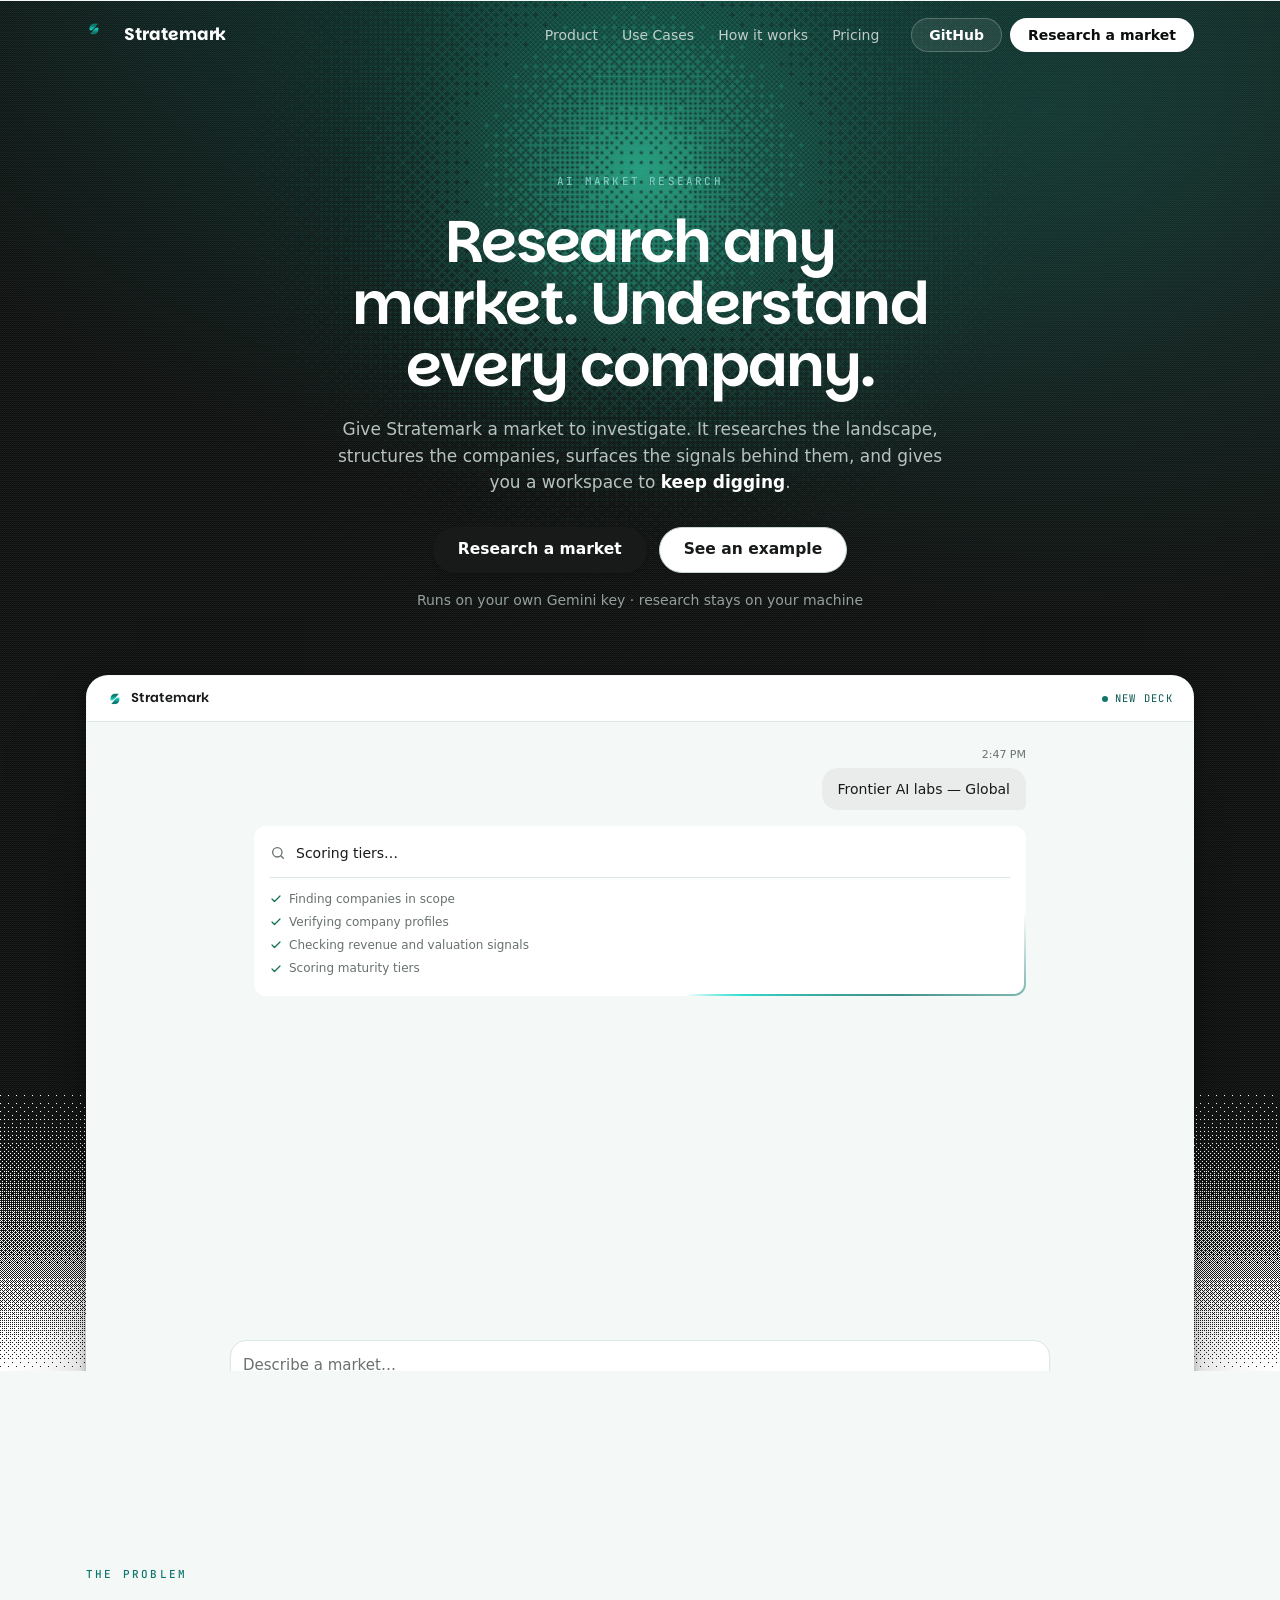
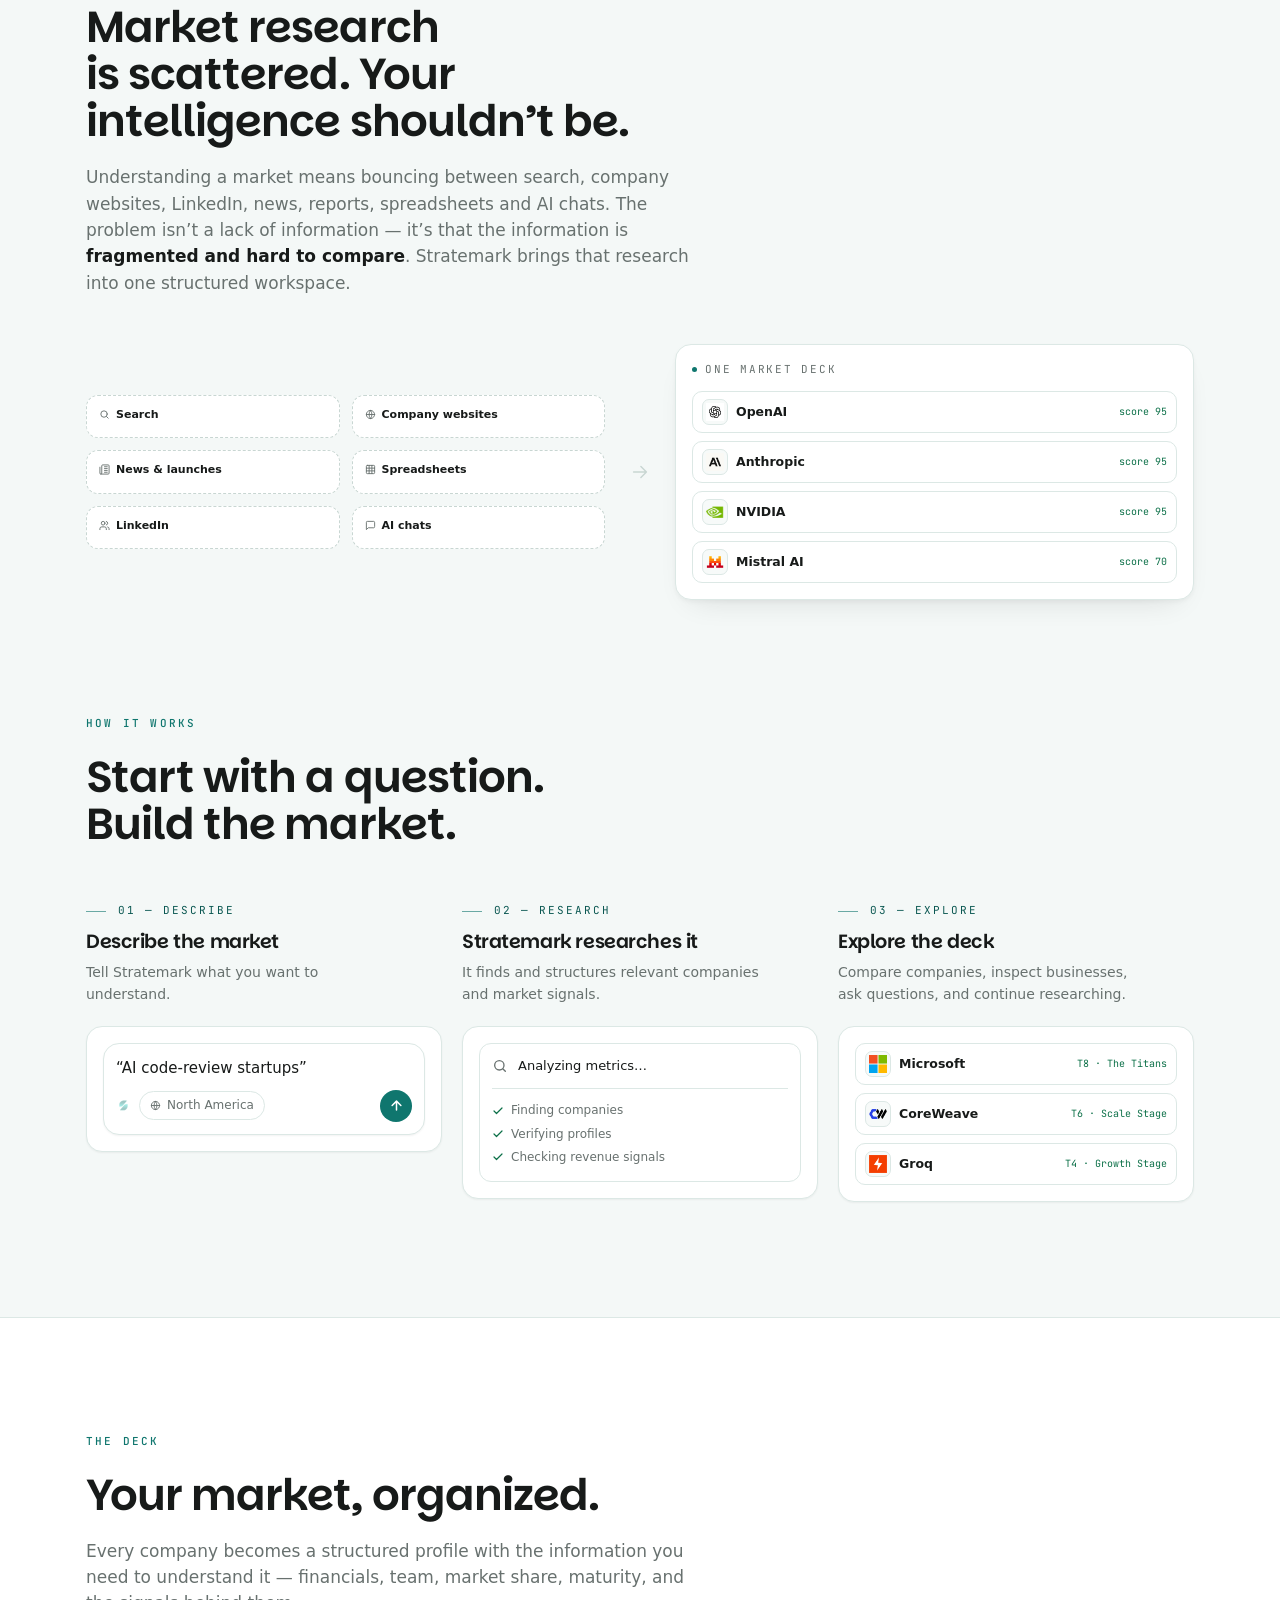
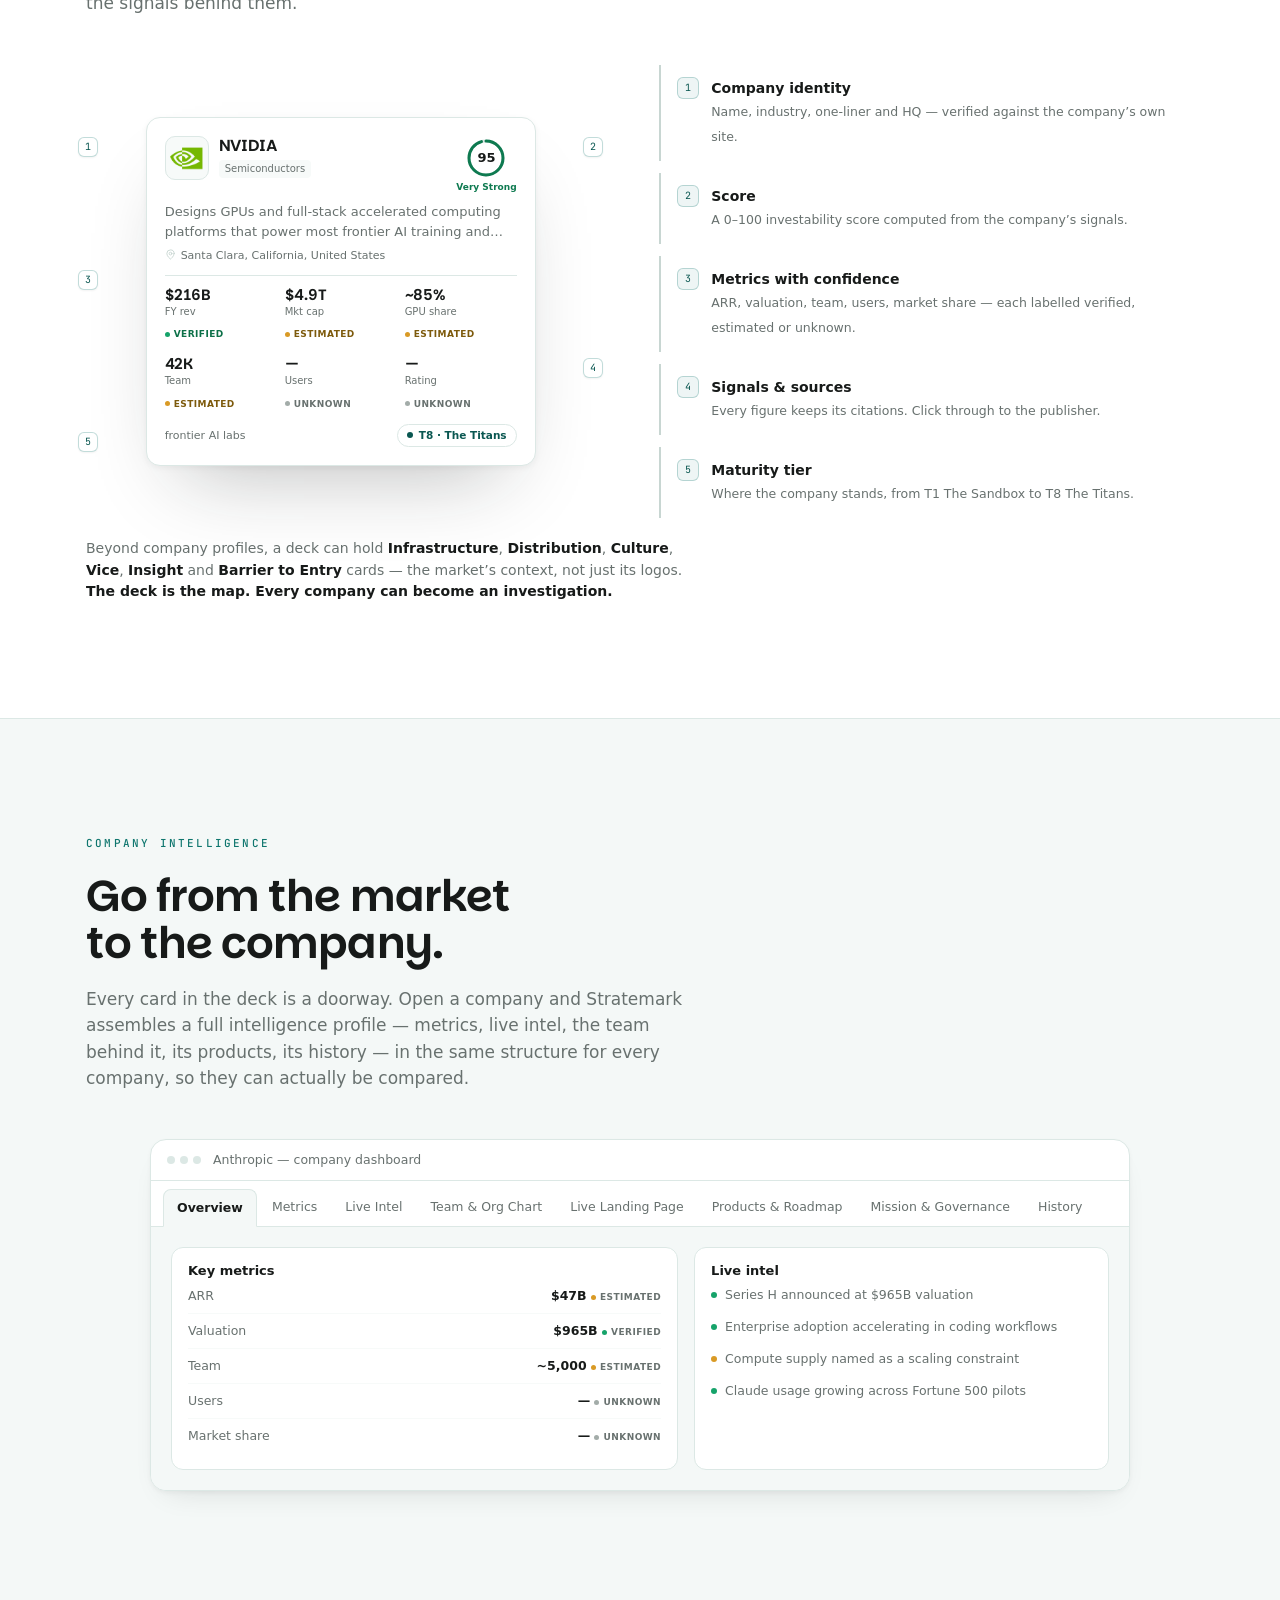
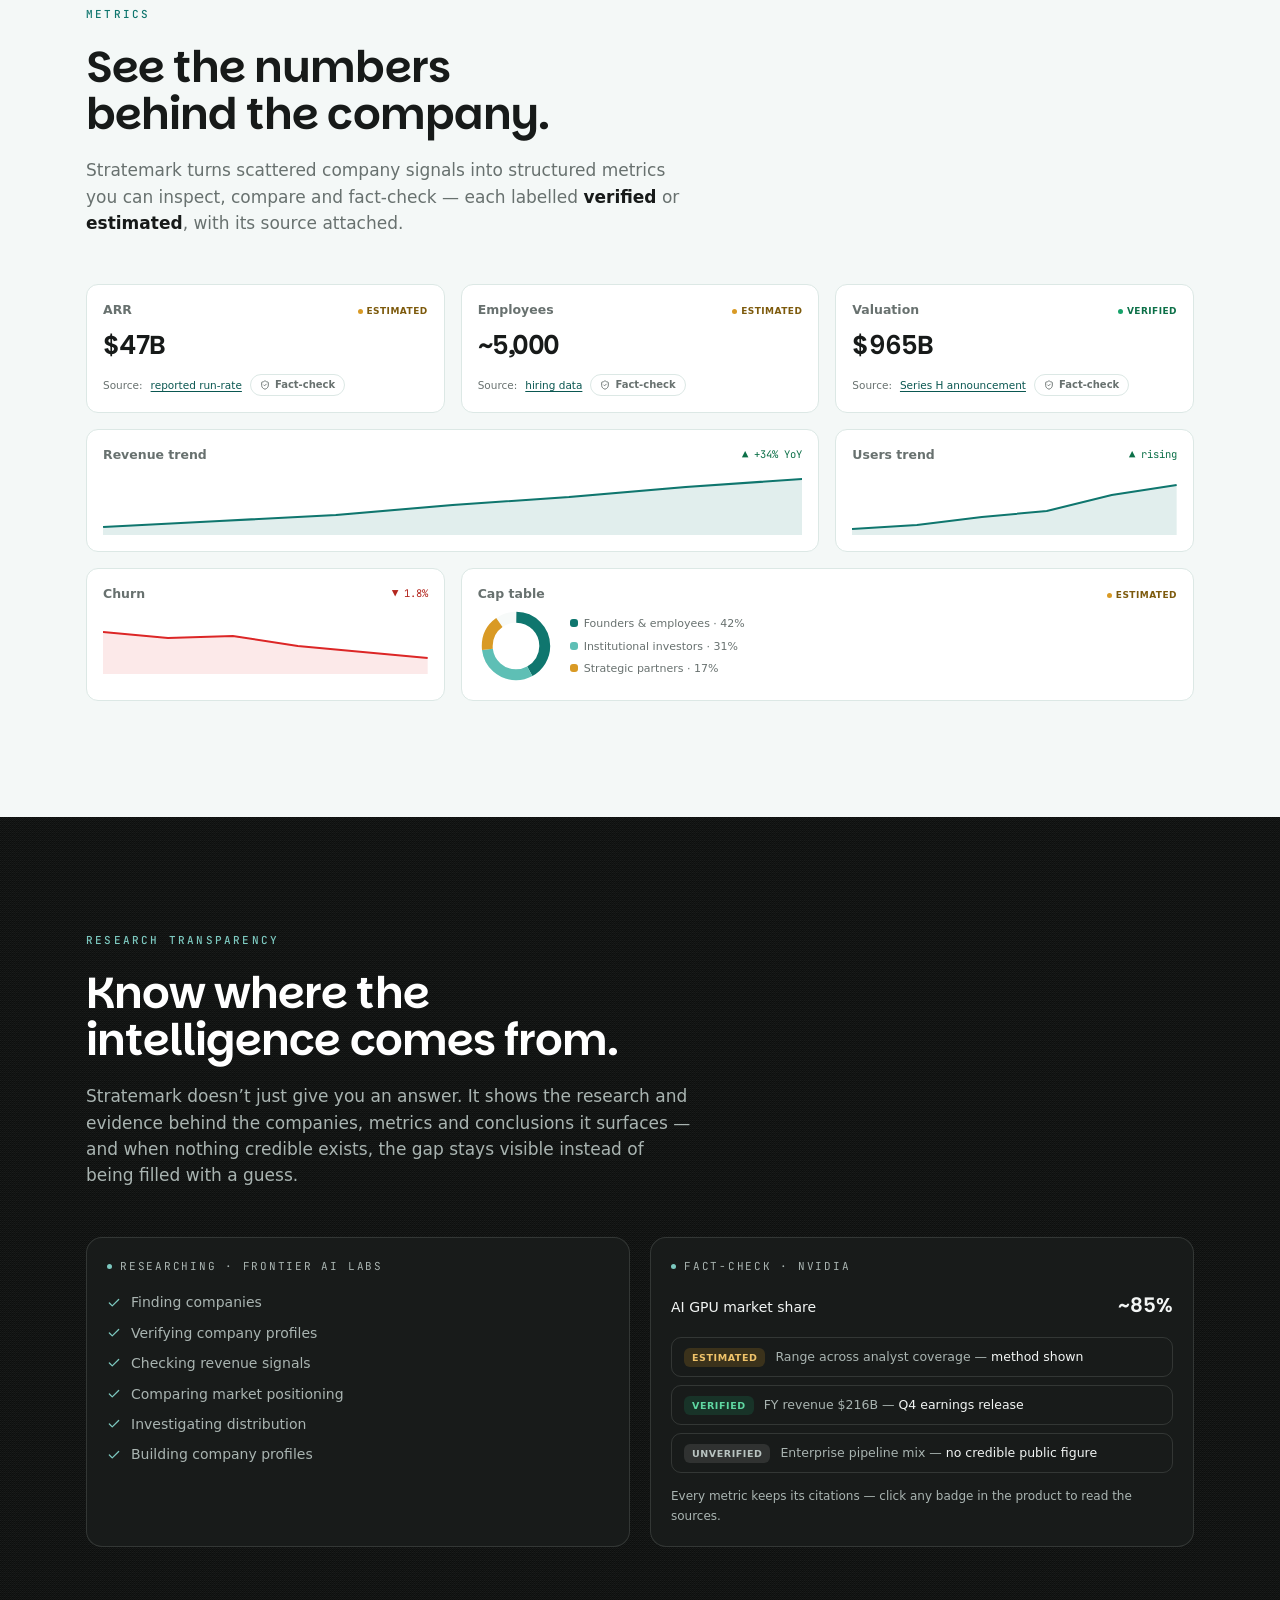
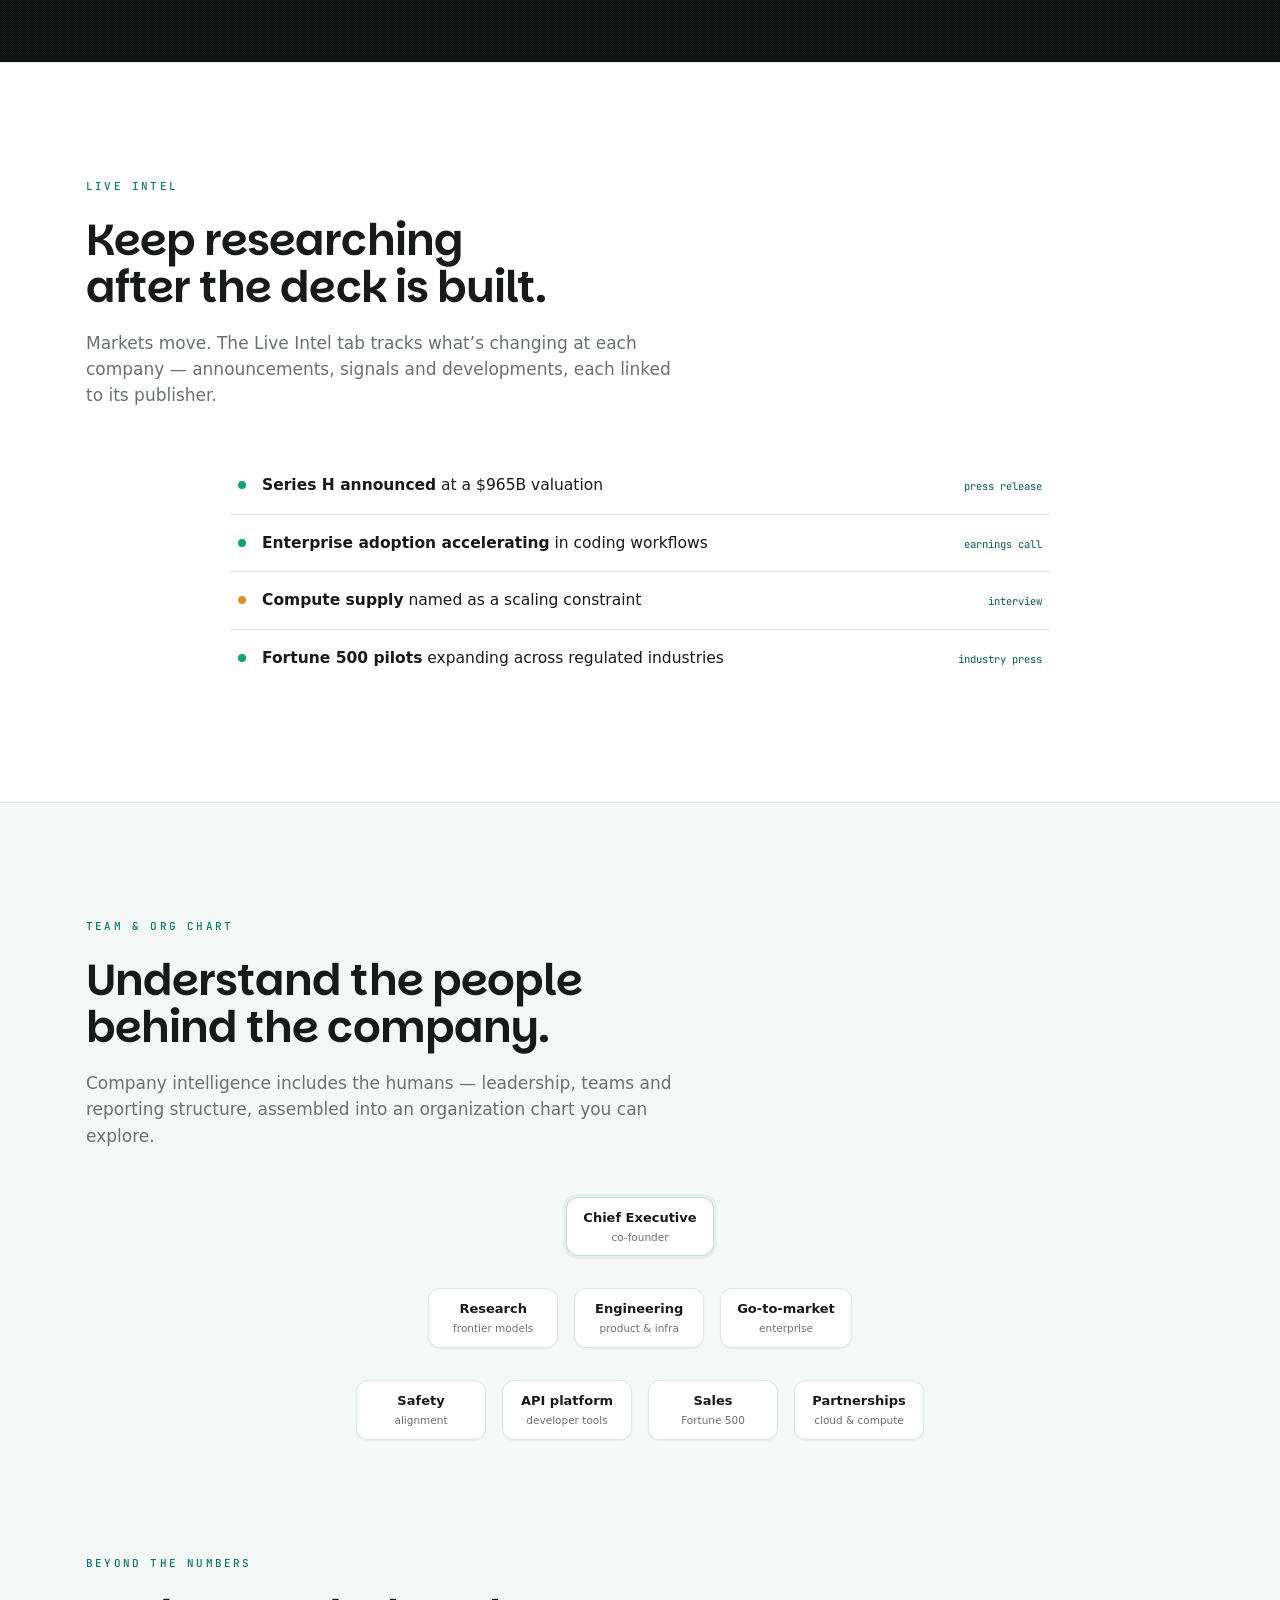
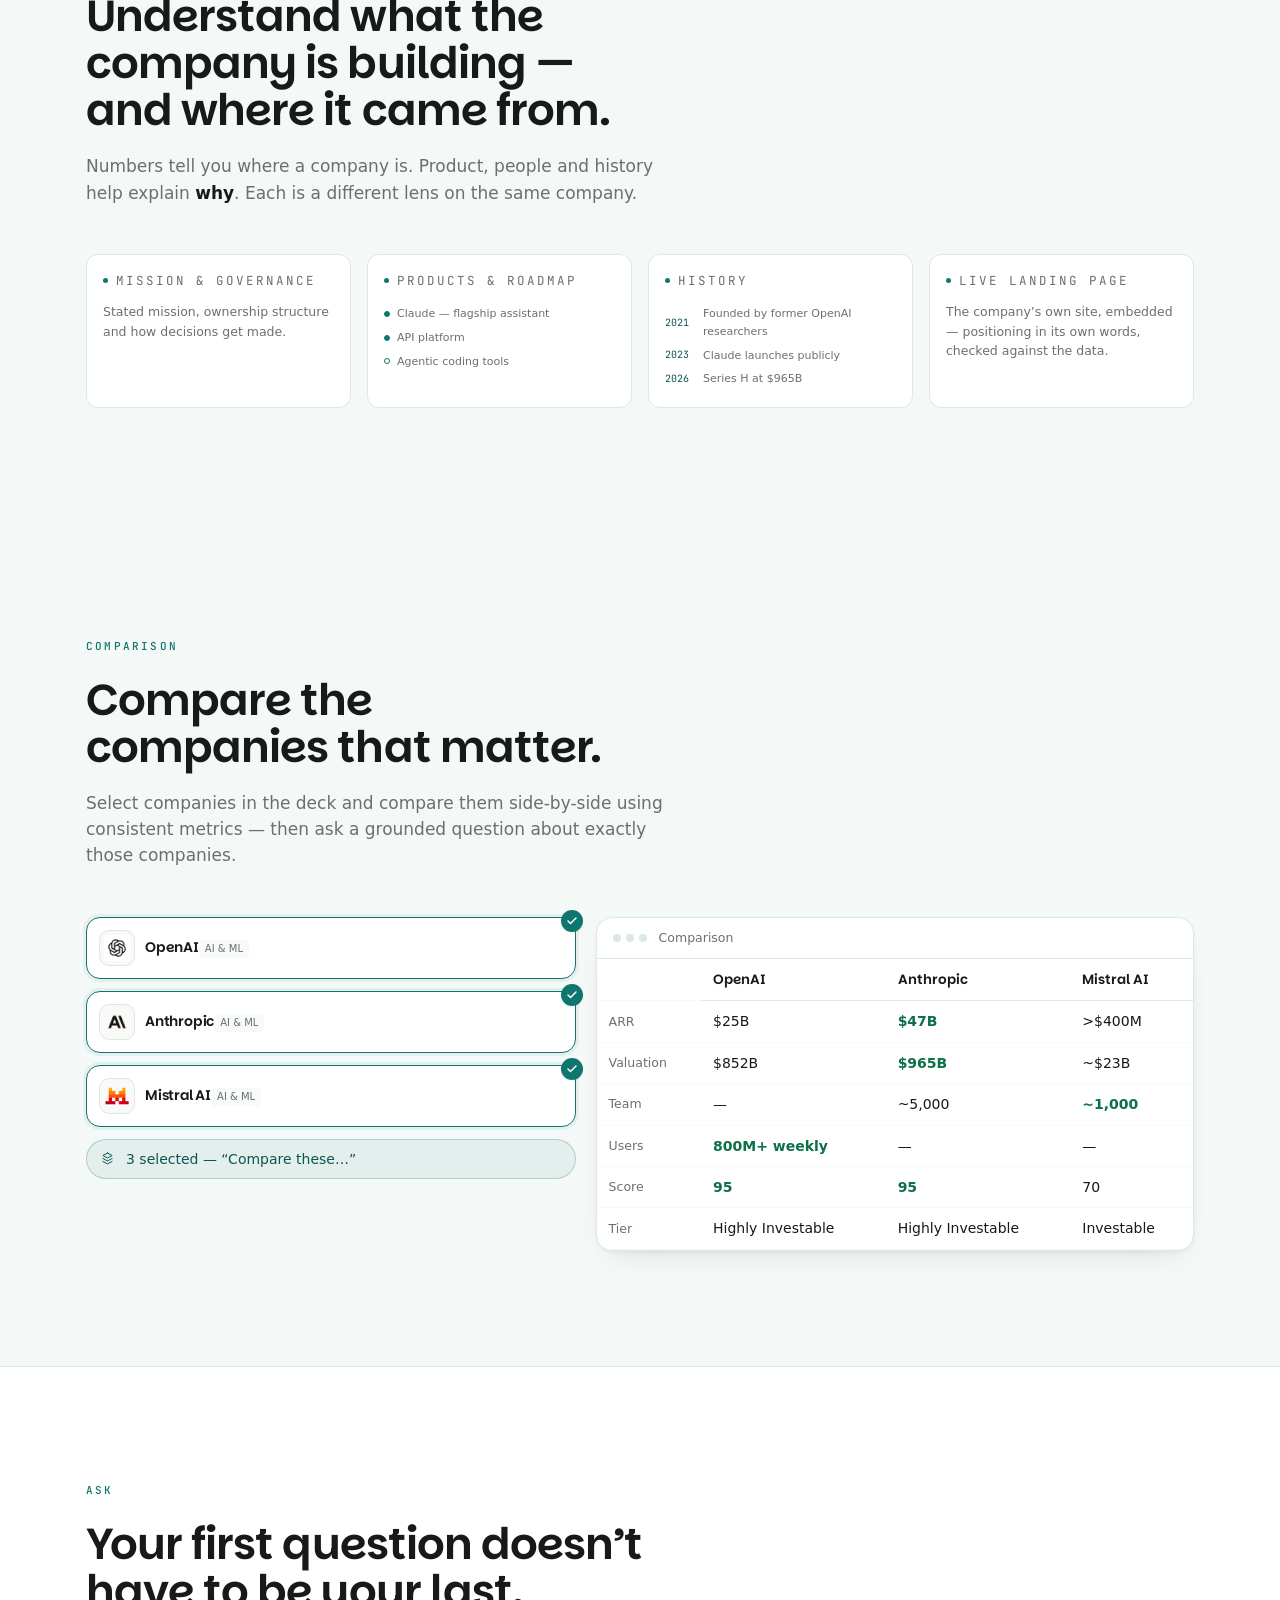
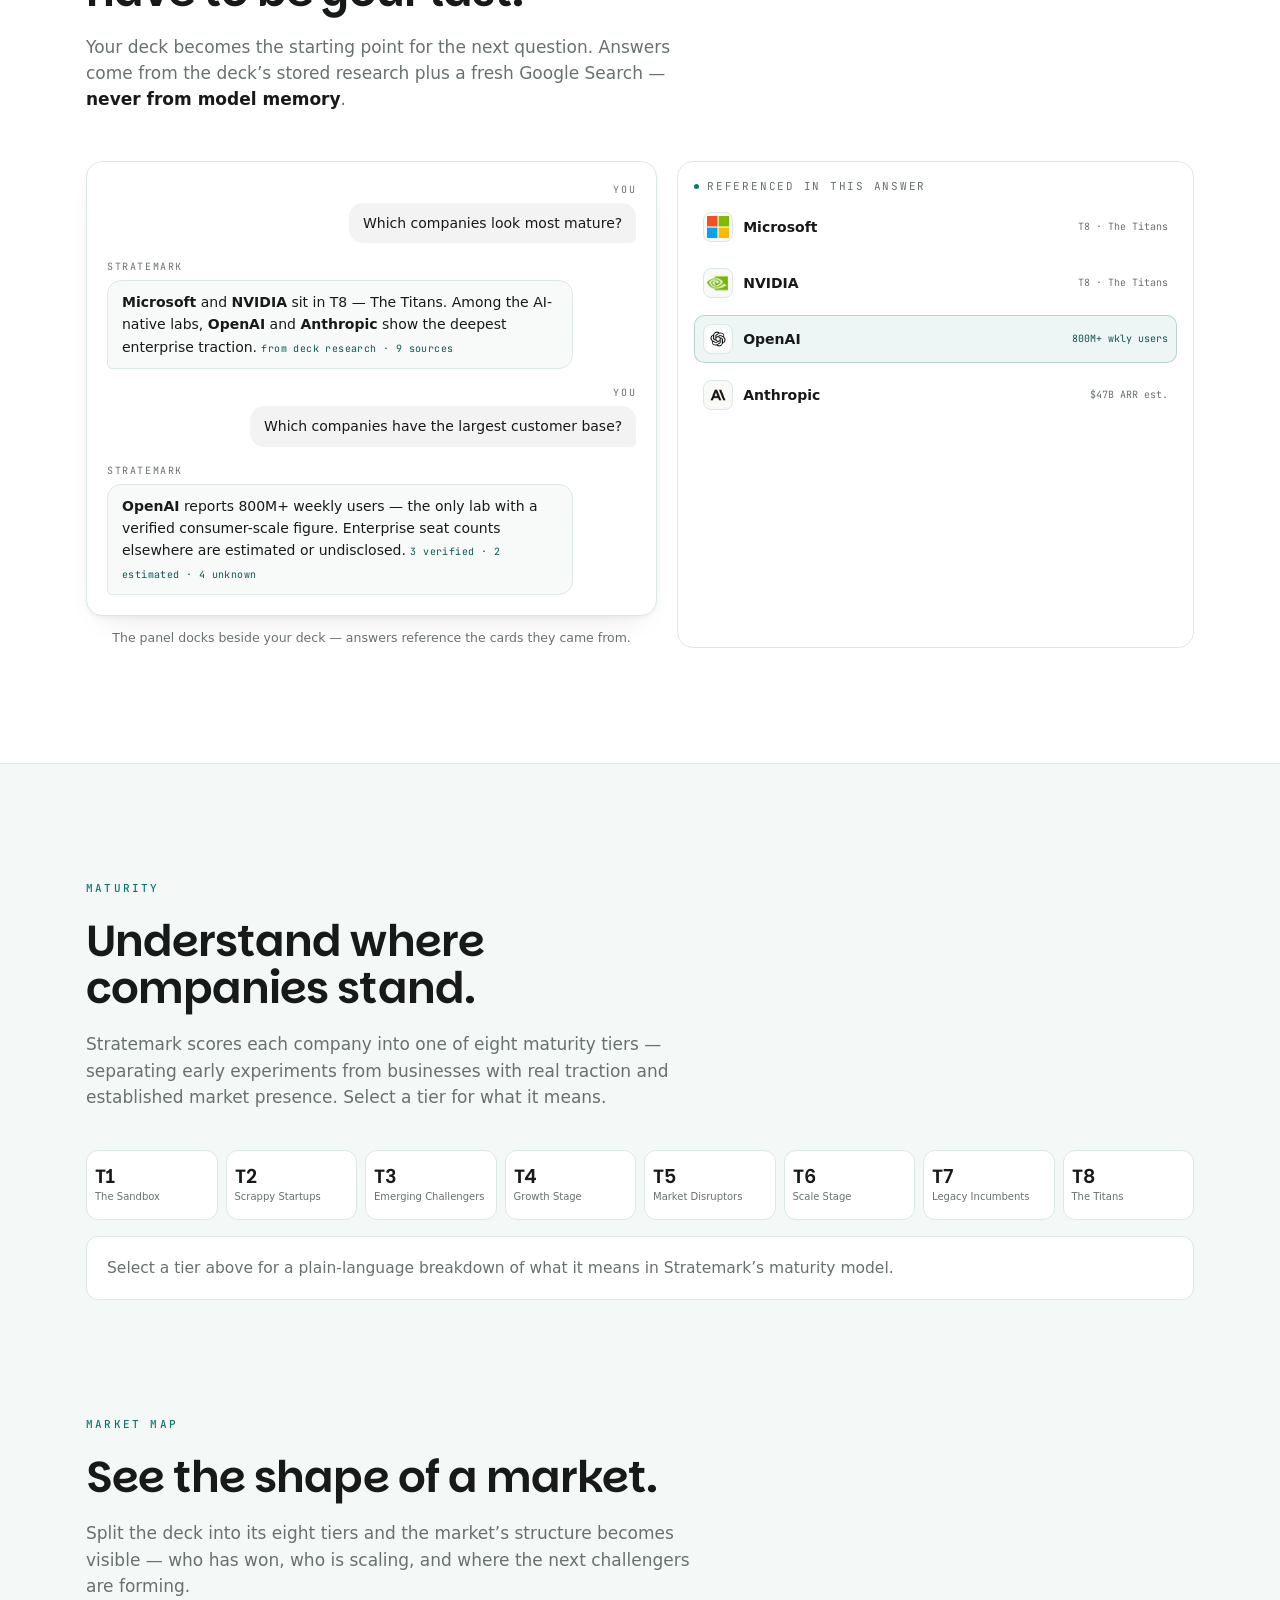
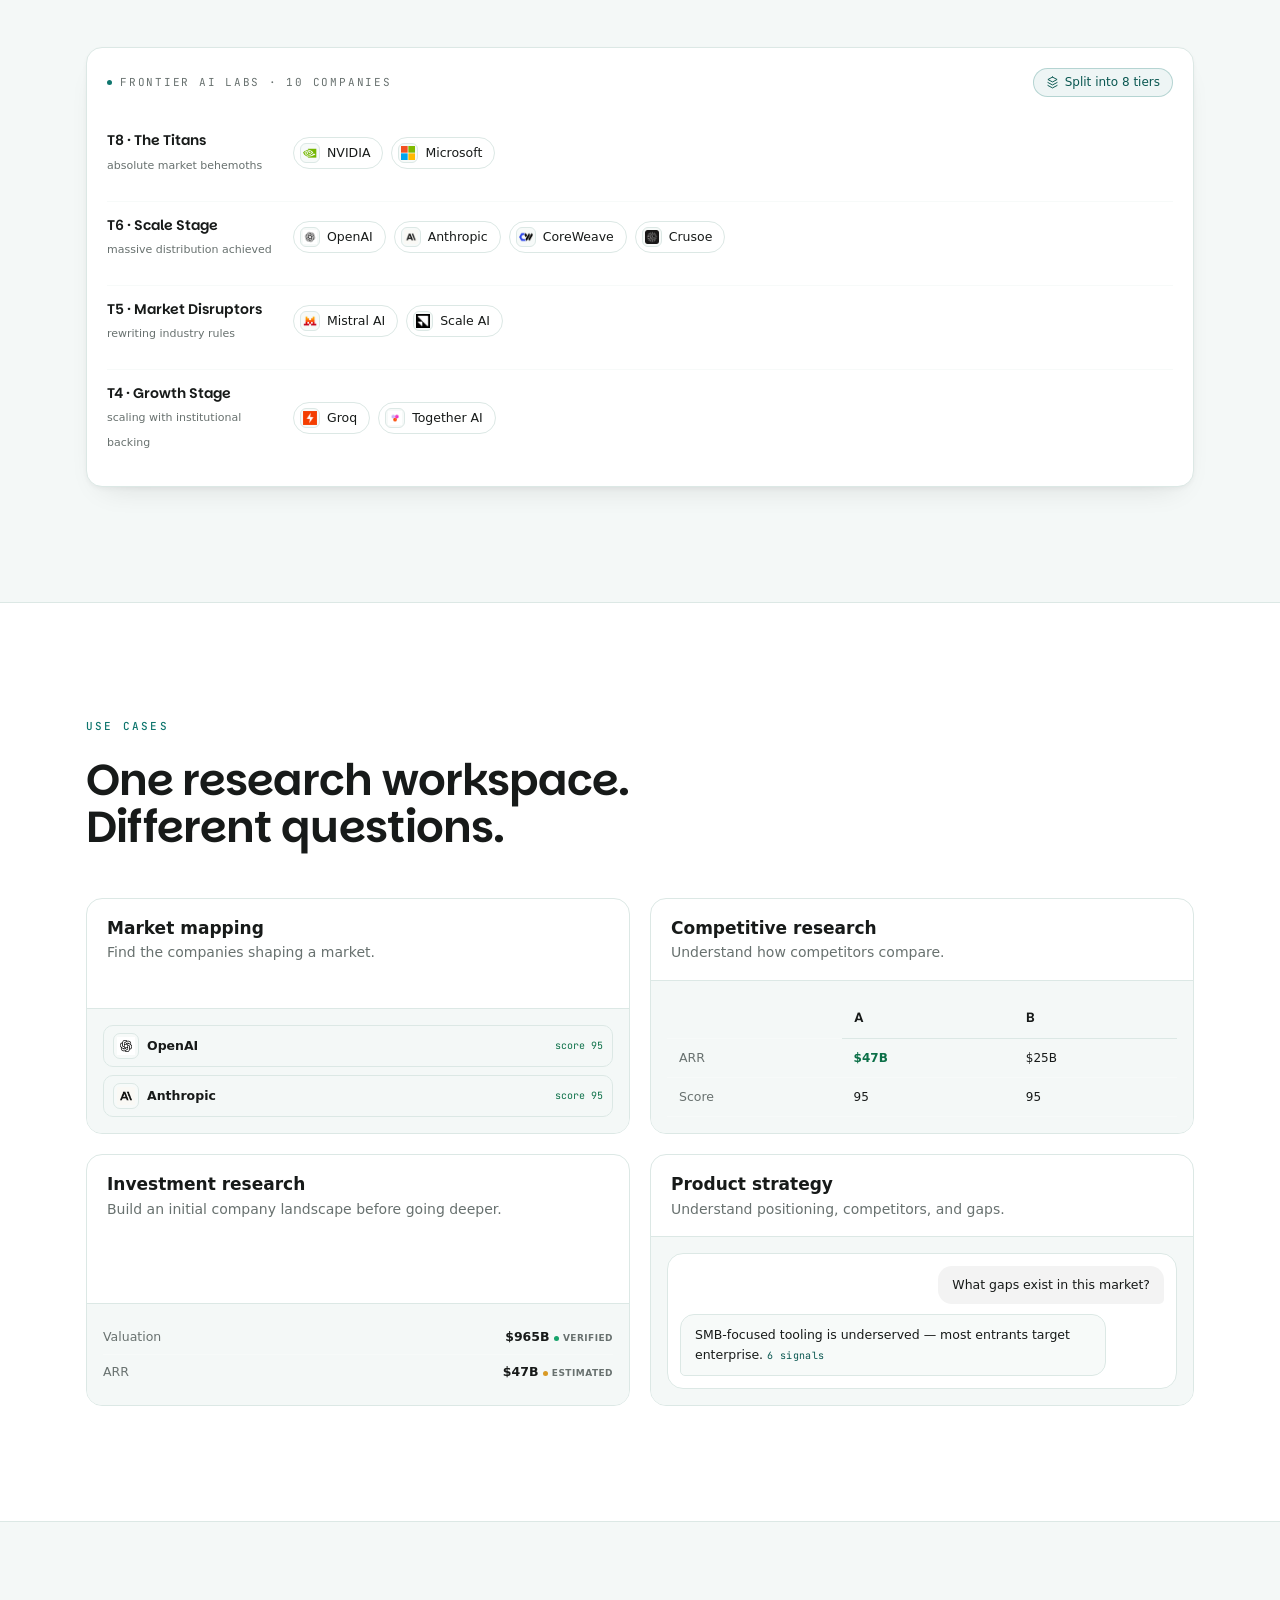
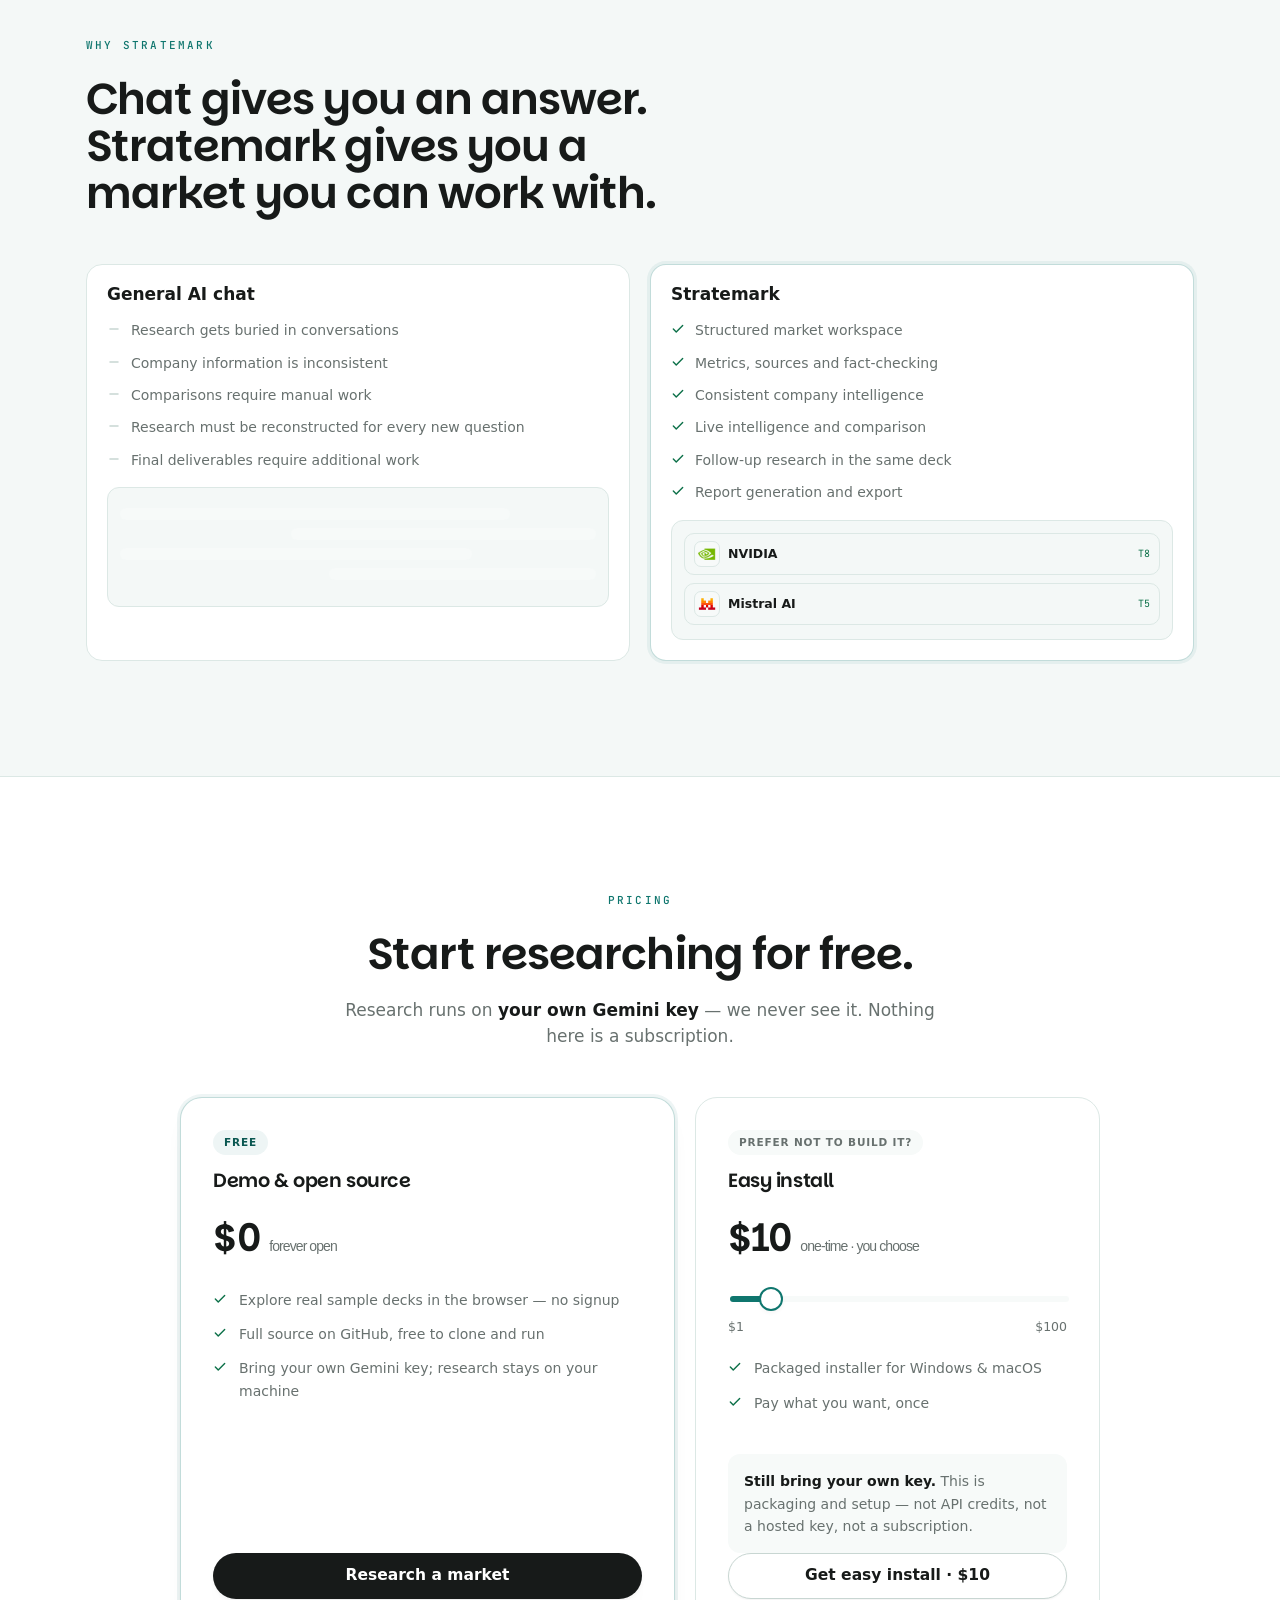
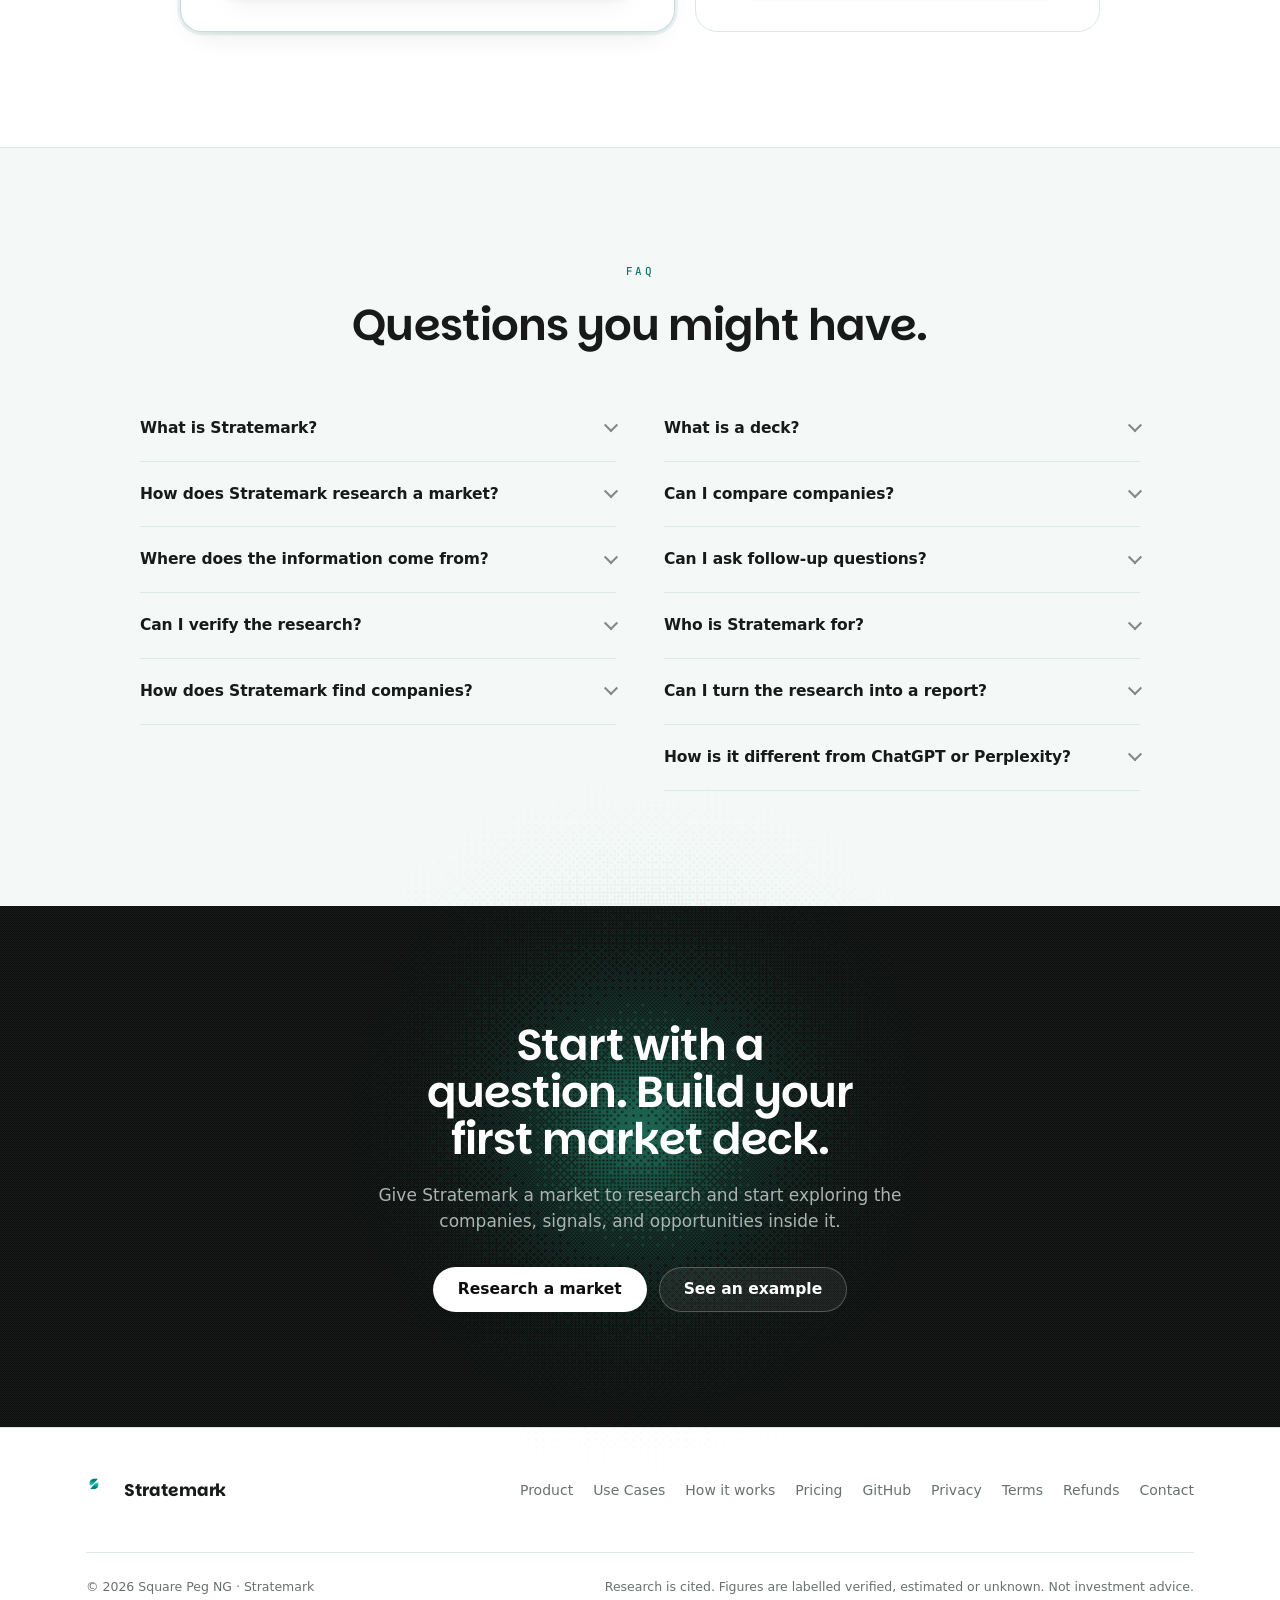
==== landing-page/site/index.html @ 284bb89c "feat(landing-page): V2 — full product depth Implements the V2 rebuild brief. New sections, all verif" ====
<!DOCTYPE html>
<html lang="en">
<head>
<meta charset="UTF-8" />
<meta name="viewport" content="width=device-width, initial-scale=1.0" />
<title>Stratemark — Research any market. Understand every company.</title>
<meta name="description" content="Describe what you want to understand. Stratemark researches the market, organizes the companies, and gives you a structured deck you can explore, compare, and investigate." />
<meta name="theme-color" content="#0C0E0D" />
<meta property="og:title" content="Stratemark — Research any market. Understand every company." />
<meta property="og:description" content="AI market research → structured company intelligence → comparison → ongoing research." />
<meta property="og:type" content="website" />
<link rel="icon" href="img/stratemark-mark.svg" type="image/svg+xml" />
<link rel="preconnect" href="https://fonts.googleapis.com" />
<link rel="preconnect" href="https://fonts.gstatic.com" crossorigin />
<link href="https://fonts.googleapis.com/css2?family=Parkinsans:wght@500;600;700&family=Google+Sans+Flex:wght@400;500;600;700&family=JetBrains+Mono:wght@400;500&display=swap" rel="stylesheet" />
<style>
/* ==========================================================================
   STRATEMARK — marketing site v3
   The product is the source of truth: palette, card anatomy, tier labels,
   tab names, compare flow and grounding contract all come from apps/web.
   Light product surfaces; dark reserved for hero, research engine, final CTA.
   ========================================================================== */

:root{
  /* the product's light mode, verbatim (apps/web/src/index.css) */
  --bg:#F4F8F7; --surface:#FFFFFF; --surface2:#F7FAF9;
  --border:#DCE8E5; --border2:#C8D6D2;
  --content:#171A19; --muted:#68716F;
  --primary:#0F766E; --primary-deep:#0A5751;
  --positive:#16A36A; --positive-text:#0C7048;
  --neutral:#D99A25;  --neutral-text:#7D5A0C;
  --negative:#E5484D;
  --wash:rgba(15,118,110,.07); --wash-line:rgba(15,118,110,.25);

  /* ink for dark chapters (product dark mode is #0C0E0D warm near-black) */
  --ink:#0C0E0D; --ink2:#181B1A; --ink3:#242826;
  --ink-line:rgba(244,248,247,.12);
  --on-ink:#F2F5F4; --on-ink-muted:#A9B4B1;
  --mint:#7CC8BF;

  --t-mono:11px; --t-xs:12.5px; --t-sm:14px; --t-base:15.5px; --t-md:17px;
  --t-lg:clamp(17px,1.2vw,19.5px);
  --t-h3:clamp(19px,1.5vw,23px);
  --t-h2:clamp(30px,3.4vw,48px);
  --t-h1:clamp(38px,4.6vw,68px);

  --s1:4px; --s2:8px; --s3:12px; --s4:16px; --s5:20px; --s6:24px;
  --s8:32px; --s10:40px; --s12:48px; --s16:64px; --s20:80px; --s24:96px;
  --band:clamp(80px,9vw,140px);
  --gutter:clamp(20px,4vw,36px);
  --shell:1180px; --nav-h:70px;

  --r-sm:8px; --r-md:12px; --r-lg:16px; --r-xl:22px; --r-pill:999px;
  --sh-sm:0 1px 2px rgba(23,26,25,.05);
  --sh-md:0 2px 4px rgba(23,26,25,.04), 0 14px 30px -18px rgba(23,26,25,.16);
  --sh-lg:0 2px 6px rgba(23,26,25,.05), 0 40px 80px -36px rgba(23,26,25,.30);
  --ease:cubic-bezier(.16,1,.3,1);
}

*,*::before,*::after{box-sizing:border-box}
html{scroll-behavior:smooth;-webkit-text-size-adjust:100%;scroll-padding-top:calc(var(--nav-h) + 16px)}
body{
  margin:0;background:var(--bg);color:var(--content);
  font-family:"Google Sans Flex",ui-sans-serif,system-ui,-apple-system,sans-serif;
  font-size:var(--t-base);line-height:1.6;-webkit-font-smoothing:antialiased;
}
h1,h2,h3,h4{
  font-family:Parkinsans,"Google Sans Flex",sans-serif;font-weight:600;
  letter-spacing:-.022em;line-height:1.08;margin:0;text-wrap:balance;
}
p{margin:0}
ul,ol{margin:0;padding:0;list-style:none}
img,svg{display:block;max-width:100%}
a{color:inherit;text-decoration:none}
button{font:inherit;color:inherit;margin:0}
table{border-collapse:collapse}
::selection{background:var(--primary);color:#fff}
:focus-visible{outline:2px solid var(--primary);outline-offset:3px;border-radius:var(--r-sm)}
.on-ink :focus-visible{outline-color:var(--mint)}

.skip{position:absolute;left:var(--s4);top:-100px;z-index:200;background:var(--content);color:#fff;padding:var(--s3) var(--s5);border-radius:var(--r-md);font-weight:600;font-size:var(--t-sm);transition:top .18s var(--ease)}
.skip:focus{top:var(--s4)}
.wrap{width:100%;max-width:var(--shell);margin-inline:auto;padding-inline:var(--gutter)}
.sr-only{position:absolute;width:1px;height:1px;padding:0;margin:-1px;overflow:hidden;clip:rect(0 0 0 0);white-space:nowrap;border:0}

/* ----------------------------------------------------------- primitives -- */
.kicker{
  font-family:"JetBrains Mono",ui-monospace,monospace;font-size:var(--t-mono);
  font-weight:500;letter-spacing:.2em;text-transform:uppercase;color:var(--primary);
  margin:0 0 var(--s5);
}
.on-ink .kicker{color:var(--mint)}
.h2{font-size:var(--t-h2);max-width:22ch}
.lede{margin-top:var(--s5);font-size:var(--t-lg);line-height:1.55;color:var(--muted);max-width:56ch}
.lede strong{color:var(--content);font-weight:600}
.on-ink .lede{color:var(--on-ink-muted)}
.on-ink .lede strong{color:var(--on-ink)}
.center{text-align:center}
.center .h2,.center .lede{margin-inline:auto}
.num{font-variant-numeric:tabular-nums}

.btn{
  display:inline-flex;align-items:center;justify-content:center;gap:var(--s2);
  font-weight:600;font-size:var(--t-base);line-height:1;
  padding:14px 24px;border-radius:var(--r-pill);border:1px solid transparent;
  cursor:pointer;white-space:nowrap;
  transition:transform .18s var(--ease),box-shadow .18s var(--ease),background .18s,border-color .18s,color .18s;
}
.btn-primary{background:var(--content);color:#fff;box-shadow:var(--sh-md)}
.btn-primary:hover{background:var(--primary-deep);transform:translateY(-2px)}
.btn-ghost{background:var(--surface);color:var(--content);border-color:var(--border2);box-shadow:var(--sh-sm)}
.btn-ghost:hover{border-color:var(--content);transform:translateY(-2px)}
.btn-sm{padding:9px 17px;font-size:var(--t-sm)}
.btn:active{transform:translateY(0)}
.on-ink .btn-primary{background:#fff;color:var(--ink)}
.on-ink .btn-primary:hover{background:var(--mint);color:var(--ink)}
.on-ink .btn-ghost{background:rgba(255,255,255,.06);color:#fff;border-color:rgba(255,255,255,.24);box-shadow:none}
.on-ink .btn-ghost:hover{background:rgba(255,255,255,.12);border-color:rgba(255,255,255,.5)}

.js [data-r]{opacity:0;transform:translateY(14px)}
.js [data-r].in{opacity:1;transform:none;transition:opacity .6s var(--ease),transform .6s var(--ease)}

/* shared product-window chrome */
.window{
  background:var(--surface);border:1px solid var(--border);border-radius:var(--r-lg);
  box-shadow:var(--sh-md);overflow:hidden;
}
.window .win-bar{
  display:flex;align-items:center;gap:var(--s3);
  padding:10px 16px;border-bottom:1px solid var(--border);
  font-size:var(--t-xs);color:var(--muted);
}
.win-bar .dots{display:flex;gap:5px}
.win-bar .dots i{width:8px;height:8px;border-radius:50%;background:var(--border)}
.pane-label{
  font-family:"JetBrains Mono",monospace;font-size:var(--t-mono);
  letter-spacing:.16em;text-transform:uppercase;color:var(--muted);
  display:flex;align-items:center;gap:var(--s2);
}
.pane-label i{width:5px;height:5px;border-radius:50%;background:var(--primary);flex:none}

/* ------------------------------------------------------------------ nav -- */
.nav{
  position:sticky;top:0;z-index:100;background:transparent;
  margin-bottom:calc(var(--nav-h) * -1);color:#fff;
  border-bottom:1px solid transparent;
  transition:border-color .25s,background .25s,color .25s,backdrop-filter .25s;
}
.nav .nav-links a{color:rgba(255,255,255,.72)}
.nav .nav-links a:hover{color:#fff}
.nav .btn-ghost{background:rgba(255,255,255,.08);color:#fff;border-color:rgba(255,255,255,.22);box-shadow:none}
.nav .btn-primary{background:#fff;color:var(--ink)}
.nav.stuck{
  background:rgba(255,255,255,.88);backdrop-filter:saturate(1.7) blur(15px);
  border-bottom-color:var(--border);color:var(--content);
}
.nav.stuck .nav-links a{color:var(--muted)}
.nav.stuck .nav-links a:hover{color:var(--content)}
.nav.stuck .btn-primary{background:var(--content);color:#fff}
.nav-in{max-width:var(--shell);margin-inline:auto;height:var(--nav-h);padding-inline:var(--gutter);display:flex;align-items:center;gap:var(--s8)}
.brand{display:flex;align-items:center;gap:10px}
.brand-mark{width:28px;height:28px;flex:none}
.brand-word{font-family:Parkinsans,sans-serif;font-weight:700;font-size:17px;letter-spacing:-.018em}
.nav-links{display:flex;gap:var(--s6);margin-left:auto;font-size:var(--t-sm);font-weight:500}
.nav-links a{padding:6px 0;transition:color .15s}
.nav-cta{display:flex;gap:var(--s2);align-items:center}
@media (max-width:920px){.nav-links{display:none}.nav-cta{margin-left:auto}}

/* ------------------------------------------------------------ hero (ink) -- */
.hero{
  position:relative;isolation:isolate;overflow:hidden;text-align:center;
  padding:calc(clamp(64px,8vw,110px) + var(--nav-h)) 0 0;
  background:
    radial-gradient(120% 80% at 50% -10%, #0C3A34 0%, transparent 58%),
    radial-gradient(90% 60% at 82% 8%, #12312C 0%, transparent 62%),
    var(--ink);
  color:var(--on-ink);
}
.hero .bloom{position:absolute;top:-24%;left:50%;width:min(1180px,120%);aspect-ratio:1;transform:translateX(-50%);z-index:-2;pointer-events:none;background:url("[data-uri]") center/100% 100% no-repeat;opacity:.85}
.hero .grain{position:absolute;inset:0;z-index:-1;pointer-events:none;opacity:.5;background:url("[data-uri]") repeat}
.hero .dissolve{position:absolute;left:0;right:0;bottom:0;height:300px;z-index:-1;pointer-events:none;background:url("[data-uri]") repeat-x bottom left;background-size:64px 300px}
.hero .kicker{color:var(--mint)}
.hero h1{font-size:var(--t-h1);letter-spacing:-.028em;line-height:1.05;max-width:19ch;margin-inline:auto;color:#fff}
.hero .lede{margin-inline:auto;color:#B7C2BF;max-width:58ch}
.hero .lede strong{color:#fff}
.hero-actions{display:flex;flex-wrap:wrap;gap:var(--s3);justify-content:center;margin-top:var(--s8)}
.hero-note{margin-top:var(--s4);font-size:var(--t-sm);color:#93A09C}

/* hero demo: question → research → deck, in one product window */
.stage{position:relative;margin-top:clamp(44px,5vw,72px);margin-bottom:calc(var(--s20) * -1);text-align:left}
.demo{
  position:relative;z-index:1;background:var(--bg);color:var(--content);
  border:1px solid rgba(255,255,255,.14);border-radius:var(--r-xl);
  box-shadow:0 2px 8px rgba(0,0,0,.25), 0 60px 110px -50px rgba(0,0,0,.7);
  overflow:hidden;min-height:520px;display:flex;flex-direction:column;
}
.demo-head{
  display:flex;align-items:center;justify-content:space-between;gap:var(--s4);
  padding:12px 20px;border-bottom:1px solid var(--border);background:var(--surface);
}
.demo-head .brand-mini{display:flex;align-items:center;gap:8px;font-family:Parkinsans,sans-serif;font-weight:600;font-size:13px}
.demo-head .brand-mini svg{width:16px;height:16px}
.demo-status{display:inline-flex;align-items:center;gap:7px;font-family:"JetBrains Mono",monospace;font-size:10.5px;letter-spacing:.12em;text-transform:uppercase;color:var(--primary-deep)}
.demo-status i{width:6px;height:6px;border-radius:50%;background:var(--primary)}
.demo-body{flex:1;padding:24px;max-width:820px;width:100%;margin-inline:auto;display:flex;flex-direction:column;gap:16px}
.demo .q{align-self:flex-end;max-width:88%;text-align:right}
.demo .q .t{font-size:11px;color:var(--muted);margin-bottom:4px}
.demo .q .bub{display:inline-block;background:rgba(23,26,25,.05);padding:10px 16px;border-radius:16px 16px 6px 16px;font-size:14px;text-align:left}
/* research card with the product's glow border */
.research{position:relative;isolation:isolate;border-radius:12px;overflow:hidden;padding:16px;background:var(--surface)}
.research.glow::before{
  content:"";position:absolute;left:50%;top:50%;width:220%;padding-bottom:220%;
  transform:translate(-50%,-50%);z-index:-2;
  background:conic-gradient(transparent 0%,transparent 25%,rgba(15,118,110,.8) 30%,rgba(28,220,205,.9) 36%,transparent 42%,transparent 100%);
}
.js .research.glow::before{animation:spin 3.2s linear infinite}
@keyframes spin{to{transform:translate(-50%,-50%) rotate(1turn)}}
.research.glow::after{content:"";position:absolute;inset:2px;border-radius:10px;background:var(--surface);z-index:-1}
.research.plain{border:1px solid var(--border)}
.research .phase{display:flex;align-items:center;gap:10px;font-size:14px}
.research .phase svg{width:16px;height:16px;color:var(--muted);flex:none}
.js .research .phase svg{animation:pulse 1.6s ease-in-out infinite}
@keyframes pulse{0%,100%{opacity:1}50%{opacity:.35}}
.research .steps{margin-top:12px;border-top:1px solid var(--border);padding-top:10px;font-size:12px;color:var(--muted)}
.research .steps .row{display:flex;align-items:center;gap:7px;padding:2px 0}
.research .steps svg{width:12px;height:12px;color:var(--positive-text);flex:none}
/* the resulting deck, populating */
.demo-deck{display:grid;grid-template-columns:repeat(3,minmax(0,1fr));gap:12px}
.js .dpop{opacity:0;transform:translateY(10px) scale(.985)}
.js .dpop.in{opacity:1;transform:none;transition:opacity .5s var(--ease),transform .5s var(--ease)}
.demo-foot{padding:14px 24px 18px;background:linear-gradient(transparent,var(--bg) 40%)}
.pill{
  max-width:820px;margin-inline:auto;background:var(--surface);border:1px solid var(--border);
  border-radius:16px;padding:12px;box-shadow:var(--sh-sm);
}
.pill .ph{font-size:15px;color:var(--muted)}
.pill .bar{display:flex;align-items:center;justify-content:space-between;margin-top:10px;gap:10px}
.pill .left{display:flex;align-items:center;gap:8px;min-width:0}
.pill .mk{opacity:.4;flex:none}
.pill .mk svg{width:15px;height:15px;display:block}
.pill .region{display:inline-flex;align-items:center;gap:6px;border:1px solid var(--border);border-radius:999px;padding:4px 10px;font-size:12px;font-weight:500;color:var(--muted);white-space:nowrap}
.pill .region svg{width:11px;height:11px}
.pill .right{display:flex;align-items:center;gap:6px;flex:none}
.pill .mic{display:grid;place-items:center;width:30px;height:30px;border-radius:999px;color:var(--muted)}
.pill .mic svg{width:15px;height:15px}
.pill .go{display:grid;place-items:center;width:32px;height:32px;border-radius:999px;background:var(--primary);color:#fff}
.pill .go svg{width:15px;height:15px}

/* --------------------------------------------------- company card (real) -- */
.gcard{
  background:var(--surface);border:1px solid var(--border);border-radius:14px;
  padding:14px;display:flex;flex-direction:column;
  transition:transform .18s var(--ease),box-shadow .18s var(--ease),border-color .18s;
}
.gcard:hover{transform:translateY(-1px);box-shadow:var(--sh-md)}
.gc-top{display:flex;align-items:flex-start;gap:10px}
.gc-logo{width:44px;height:44px;flex:none;border-radius:10px;border:1px solid var(--border);background:var(--surface2);display:grid;place-items:center;padding:4px}
.gc-logo img{width:100%;height:100%;object-fit:contain}
.gc-id{min-width:0;flex:1}
.gc-name{font-family:Parkinsans,sans-serif;font-size:16px;font-weight:600;line-height:1.2;letter-spacing:-.014em;white-space:nowrap;overflow:hidden;text-overflow:ellipsis}
.gc-ind{display:inline-block;margin-top:3px;padding:1px 6px;border-radius:4px;background:var(--surface2);font-size:10px;font-weight:500;color:var(--muted)}
.gc-score{display:flex;flex-direction:column;align-items:center;flex:none}
.gc-ring{position:relative;width:40px;height:40px}
.gc-ring svg{width:40px;height:40px;transform:rotate(-90deg)}
.gc-ring b{position:absolute;inset:0;display:grid;place-items:center;font-size:13px;font-weight:700;font-variant-numeric:tabular-nums}
.gc-score span{margin-top:2px;font-size:9px;font-weight:600}
.gc-one{margin-top:8px;font-size:13px;line-height:1.5;color:var(--muted);display:-webkit-box;-webkit-line-clamp:2;-webkit-box-orient:vertical;overflow:hidden}
.gc-hq{margin-top:6px;display:flex;gap:5px;align-items:baseline;font-size:11px;color:var(--muted)}
.gc-hq svg{width:11px;height:11px;flex:none;transform:translateY(1px);color:var(--border2)}
.gc-metrics{margin-top:10px;padding-top:10px;border-top:1px solid var(--border);display:grid;grid-template-columns:repeat(3,minmax(0,1fr));gap:10px 8px}
.gc-metrics .v{font-family:Parkinsans,sans-serif;font-size:15px;font-weight:600;letter-spacing:-.014em;font-variant-numeric:tabular-nums;line-height:1.15}
.gc-metrics .l{margin-top:1px;font-size:10px;font-weight:500;color:var(--muted)}
.conf{display:inline-flex;align-items:center;gap:4px;margin-top:3px;font-size:9px;font-weight:600;letter-spacing:.05em;text-transform:uppercase}
.conf::before{content:"";width:5px;height:5px;border-radius:50%;flex:none}
.conf-v{color:var(--positive-text)}.conf-v::before{background:var(--positive)}
.conf-e{color:var(--neutral-text)}.conf-e::before{background:var(--neutral)}
.conf-u{color:var(--muted)}.conf-u::before{background:#A3ACA9}
.gc-foot{margin-top:auto;padding-top:10px;display:flex;align-items:center;justify-content:space-between;gap:8px;font-size:11px;color:var(--muted)}
.tierbadge{display:inline-flex;align-items:center;gap:6px;border:1px solid var(--border);border-radius:999px;padding:2px 9px;font-size:10.5px;font-weight:600}
.tierbadge i{width:6px;height:6px;border-radius:50%;background:var(--primary);flex:none}

/* ---------------------------------------------------------- metrics viz -- */
.metrics-grid{margin-top:var(--s12);display:grid;grid-template-columns:repeat(3,minmax(0,1fr));gap:var(--s4)}
.mcell{background:var(--surface);border:1px solid var(--border);border-radius:var(--r-md);padding:var(--s4)}
.mcell .head{display:flex;align-items:center;justify-content:space-between;gap:8px}
.mcell h4{font-size:12.5px;font-family:inherit;font-weight:600;letter-spacing:0;color:var(--muted)}
.mcell .big{margin-top:6px;font-family:Parkinsans,sans-serif;font-size:26px;font-weight:600;letter-spacing:-.02em;font-variant-numeric:tabular-nums}
.mcell .delta{font-family:"JetBrains Mono",monospace;font-size:10.5px}
.mcell .delta.up{color:var(--positive-text)}
.mcell .delta.down{color:#B3261E}
.mcell .src{margin-top:8px;display:flex;align-items:center;gap:8px;flex-wrap:wrap;font-size:10.5px;color:var(--muted)}
.mcell .src a{color:var(--primary-deep);text-decoration:underline;text-underline-offset:2px}
.factbtn{display:inline-flex;align-items:center;gap:5px;border:1px solid var(--border);border-radius:999px;padding:2px 9px;font-size:10px;font-weight:600;color:var(--muted)}
.factbtn svg{width:10px;height:10px}
.mcell svg.chart{width:100%;height:64px;margin-top:8px;display:block}
.donut-wrap{display:flex;align-items:center;gap:var(--s4);margin-top:6px}
.donut-wrap svg{width:76px;height:76px;flex:none}
.legendlist{display:grid;gap:5px;font-size:11px;color:var(--muted)}
.legendlist i{display:inline-block;width:8px;height:8px;border-radius:3px;margin-right:6px;vertical-align:0}
.mcell.wide{grid-column:span 2}
.js .mcell{opacity:0;transform:translateY(10px)}
.js .mcell.in{opacity:1;transform:none;transition:opacity .55s var(--ease),transform .55s var(--ease)}

/* live intel rows */
.intel{margin-top:var(--s12);max-width:820px;margin-inline:auto}
.intel-row{
  display:grid;grid-template-columns:auto minmax(0,1fr) auto;gap:var(--s4);align-items:baseline;
  padding:var(--s4) var(--s2);border-bottom:1px solid var(--border);font-size:var(--t-base);
}
.intel-row:last-child{border-bottom:0}
.intel-row .d{width:8px;height:8px;border-radius:50%;background:var(--positive);flex:none;transform:translateY(-1px)}
.intel-row.warn .d{background:var(--neutral)}
.intel-row b{font-weight:600}
.intel-row .pub{font-family:"JetBrains Mono",monospace;font-size:10.5px;color:var(--primary-deep);white-space:nowrap}
.intel-row .when{font-size:11px;color:var(--muted);white-space:nowrap}

/* org chart */
.org{margin-top:var(--s12);position:relative;max-width:760px;margin-inline:auto}
.org-rows{display:grid;gap:var(--s8)}
.org-row{display:flex;justify-content:center;gap:var(--s4);flex-wrap:wrap}
.org-node{
  background:var(--surface);border:1px solid var(--border);border-radius:var(--r-md);
  padding:10px 16px;text-align:center;box-shadow:var(--sh-sm);min-width:130px;
}
.org-node b{display:block;font-size:13px;font-weight:600}
.org-node span{display:block;font-size:10.5px;color:var(--muted)}
.org-node.lead{border-color:var(--wash-line);box-shadow:0 0 0 3px var(--wash)}
.org svg.wires{position:absolute;inset:0;width:100%;height:100%;pointer-events:none;z-index:-1}

/* company lenses */
.lenses{margin-top:var(--s12);display:grid;grid-template-columns:repeat(4,minmax(0,1fr));gap:var(--s4)}
.lens{background:var(--surface);border:1px solid var(--border);border-radius:var(--r-md);padding:var(--s4)}
.lens .pane-label{margin-bottom:var(--s3)}
.lens p{font-size:var(--t-xs);color:var(--muted);line-height:1.55}
.lens .ln{height:5px;border-radius:99px;background:var(--surface2);margin-top:7px}
.lens .ln.short{width:62%}
.lens .rmrow{display:flex;align-items:center;gap:7px;font-size:11px;color:var(--muted);padding:3px 0}
.lens .rmrow i{width:6px;height:6px;border-radius:50%;border:1.5px solid var(--primary);flex:none}
.lens .rmrow.done i{background:var(--primary)}
.lens .hyear{font-family:"JetBrains Mono",monospace;font-size:10px;color:var(--primary-deep);margin-right:7px}

/* report */
.report{max-width:920px;margin:var(--s12) auto 0}
.report .win-bar{justify-content:space-between}
.rep-actions{display:flex;gap:8px}
.rep-btn{display:inline-flex;align-items:center;gap:6px;border:1px solid var(--border2);border-radius:999px;padding:5px 13px;font-size:11.5px;font-weight:600;background:var(--surface)}
.rep-btn.primary{background:var(--content);color:#fff;border-color:transparent}
.rep-body{padding:var(--s6)}
.rep-body h3{font-size:clamp(18px,1.8vw,24px)}
.rep-meta{margin-top:4px;font-size:var(--t-xs);color:var(--muted)}
.rep-sum{margin-top:var(--s4);padding:var(--s4);background:var(--surface2);border-radius:var(--r-md);font-size:var(--t-sm);color:var(--muted);line-height:1.6}
.rep-sum b{color:var(--content)}
.rep-table{width:100%;margin-top:var(--s5);font-size:var(--t-sm)}
.rep-table th{text-align:left;font-size:10.5px;font-weight:600;letter-spacing:.08em;text-transform:uppercase;color:var(--muted);padding:8px 10px;border-bottom:1px solid var(--border)}
.rep-table td{padding:8px 10px;border-bottom:1px solid var(--surface2);font-variant-numeric:tabular-nums}
.rep-table td:first-child{font-weight:600}

/* -------------------------------------------------------------- sections -- */
section{padding-block:var(--band)}
.on-ink{position:relative;background:var(--ink);color:var(--on-ink);isolation:isolate}
.on-ink::before{content:"";position:absolute;inset:0;z-index:-1;pointer-events:none;opacity:.42;background:url("[data-uri]") repeat}
.on-ink h2,.on-ink h3{color:#fff}

/* problem: fragments → deck */
.frag-flow{margin-top:var(--s12);display:grid;grid-template-columns:minmax(0,1fr) auto minmax(0,1fr);gap:var(--s6);align-items:center}
.frags{display:grid;grid-template-columns:repeat(2,minmax(0,1fr));gap:var(--s3)}
.frag{
  border:1px dashed var(--border2);border-radius:var(--r-md);background:var(--surface);
  padding:10px 12px;font-size:var(--t-xs);color:var(--muted);
}
.frag b{display:flex;align-items:center;gap:6px;font-size:11px;font-weight:600;color:var(--content);margin-bottom:4px}
.frag b svg{width:11px;height:11px;color:var(--muted)}
.frag .ln{height:4px;border-radius:99px;background:var(--surface2);margin-top:4px}
.frag .ln.w1{width:86%}.frag .ln.w2{width:64%}.frag .ln.w3{width:74%}
.js .frag{opacity:0;transform:translateY(8px)}
.js .frag.in{opacity:1;transform:none;transition:opacity .5s var(--ease),transform .5s var(--ease)}
.flow-arrow{color:var(--border2)}
.mini-deck{border:1px solid var(--border);border-radius:var(--r-lg);background:var(--surface);box-shadow:var(--sh-md);padding:var(--s4)}
.mini-deck .pane-label{margin-bottom:var(--s3)}
.mini-rows{display:grid;gap:8px}
.mini-row{display:grid;grid-template-columns:26px minmax(0,1fr) auto;gap:8px;align-items:center;border:1px solid var(--border);border-radius:10px;padding:7px 9px;font-size:12.5px}
.mini-row .lg{width:26px;height:26px;border-radius:7px;border:1px solid var(--border);background:var(--surface2);display:grid;place-items:center;padding:3px}
.mini-row .lg img{width:100%;height:100%;object-fit:contain}
.mini-row b{font-weight:600;white-space:nowrap;overflow:hidden;text-overflow:ellipsis}
.mini-row .sc{font-family:"JetBrains Mono",monospace;font-size:10px;color:var(--positive-text)}

/* how it works: 3 connected shots */
.how-grid{margin-top:var(--s12);display:grid;grid-template-columns:repeat(3,minmax(0,1fr));gap:var(--s5);align-items:stretch}
.how-step .step-n{
  font-family:"JetBrains Mono",monospace;font-size:var(--t-mono);letter-spacing:.18em;
  text-transform:uppercase;color:var(--primary-deep);display:flex;align-items:center;gap:var(--s3);
}
.how-step .step-n::before{content:"";width:20px;height:1px;background:var(--primary);opacity:.6}
.how-step h3{margin-top:var(--s3);font-size:var(--t-h3)}
.how-step p{margin-top:var(--s2);font-size:var(--t-sm);color:var(--muted);max-width:34ch}
.how-step .shot{margin-top:var(--s5)}
.shot{border:1px solid var(--border);border-radius:var(--r-lg);background:var(--surface);box-shadow:var(--sh-sm);padding:var(--s4)}

/* deck anatomy: annotated card */
.anatomy{margin-top:var(--s12);display:grid;grid-template-columns:minmax(0,1fr) minmax(0,1.05fr);gap:clamp(32px,5vw,72px);align-items:center}
.anatomy .gcard{max-width:390px;margin-inline:auto;width:100%;box-shadow:var(--sh-lg);padding:18px}
.callouts{display:grid;gap:var(--s3)}
.callout{display:grid;grid-template-columns:auto minmax(0,1fr);gap:var(--s3);align-items:start;padding:var(--s3) var(--s4);border-left:2px solid var(--border2)}
.callout:hover{border-left-color:var(--primary)}
.callout b{font-size:var(--t-sm);font-weight:600;display:block}
.callout span{font-size:var(--t-xs);color:var(--muted)}
.callout .n{
  font-family:"JetBrains Mono",monospace;font-size:10px;color:var(--primary-deep);
  border:1px solid var(--wash-line);background:var(--wash);border-radius:6px;
  width:22px;height:22px;display:grid;place-items:center;flex:none;
}
.tag-n{
  position:absolute;z-index:2;font-family:"JetBrains Mono",monospace;font-size:10px;
  color:var(--primary-deep);border:1px solid var(--wash-line);background:#fff;
  border-radius:6px;width:20px;height:20px;display:grid;place-items:center;
  box-shadow:var(--sh-sm);
}

/* company intelligence: dashboard window */
.dash{max-width:980px;margin:var(--s12) auto 0}
.dash-tabs{display:flex;gap:2px;flex-wrap:wrap;padding:8px 12px 0;border-bottom:1px solid var(--border);background:var(--surface)}
.dash-tab{padding:8px 13px;font-size:12.5px;font-weight:500;color:var(--muted);border-radius:8px 8px 0 0}
.dash-tab.on{color:var(--content);background:var(--bg);border:1px solid var(--border);border-bottom-color:var(--bg);margin-bottom:-1px;font-weight:600}
.dash-body{background:var(--bg);padding:var(--s5);display:grid;grid-template-columns:minmax(0,1.1fr) minmax(0,.9fr);gap:var(--s4)}
.dash-cell{background:var(--surface);border:1px solid var(--border);border-radius:var(--r-md);padding:var(--s4)}
.dash-cell h4{font-size:13px;font-family:inherit;font-weight:600;letter-spacing:0}
.kv{display:flex;justify-content:space-between;gap:var(--s3);padding:7px 0;font-size:12.5px;border-bottom:1px solid var(--surface2)}
.kv:last-child{border-bottom:0}
.kv span{color:var(--muted)}
.kv b{font-weight:600;font-variant-numeric:tabular-nums;text-align:right}
.sig{display:flex;gap:8px;align-items:baseline;padding:6px 0;font-size:12.5px;color:var(--muted)}
.sig i{width:6px;height:6px;border-radius:50%;background:var(--positive);flex:none;transform:translateY(-1px)}
.sig.warn i{background:var(--neutral)}

/* research transparency (dark) */
.evidence{margin-top:var(--s12);display:grid;grid-template-columns:minmax(0,1fr) minmax(0,1fr);gap:var(--s5);align-items:stretch}
.epanel{border:1px solid var(--ink-line);border-radius:var(--r-lg);background:var(--ink2);padding:var(--s5)}
.epanel .pane-label{color:var(--on-ink-muted)}
.epanel .pane-label i{background:var(--mint)}
.echecks{margin-top:var(--s4);display:grid;gap:8px;font-size:var(--t-sm);color:var(--on-ink-muted)}
.echecks .row{display:flex;align-items:center;gap:10px}
.echecks svg{width:14px;height:14px;color:var(--mint);flex:none}
.js .echecks .row{opacity:0;transform:translateX(-6px)}
.js .echecks .row.in{opacity:1;transform:none;transition:opacity .45s var(--ease),transform .45s var(--ease)}
.esrc{margin-top:var(--s4);display:grid;gap:8px}
.src-row{
  display:grid;grid-template-columns:auto minmax(0,1fr);gap:10px;align-items:center;
  border:1px solid var(--ink-line);border-radius:10px;padding:9px 12px;
  font-size:12.5px;color:var(--on-ink-muted);
}
.src-row b{color:var(--on-ink);font-weight:500}
.badge{display:inline-flex;align-items:center;gap:5px;border-radius:6px;padding:2px 8px;font-size:9.5px;font-weight:600;letter-spacing:.06em;text-transform:uppercase}
.badge-v{background:rgba(22,163,106,.18);color:#5FD8A2}
.badge-e{background:rgba(217,154,37,.18);color:#F0C36A}
.badge-u{background:rgba(255,255,255,.1);color:#B9C4C1}
.metric-line{display:flex;align-items:baseline;justify-content:space-between;gap:10px;font-size:var(--t-sm);color:var(--on-ink)}
.metric-line .v{font-family:Parkinsans,sans-serif;font-weight:600;font-size:20px}

/* compare */
.compare-grid{margin-top:var(--s12);display:grid;grid-template-columns:minmax(0,.9fr) minmax(0,1.1fr);gap:var(--s5);align-items:start}
.sel-cards{display:grid;gap:var(--s3)}
.sel{position:relative}
.sel .gcard{padding:12px}
.sel.picked .gcard{border-color:var(--primary);box-shadow:0 0 0 3px var(--wash)}
.sel .check{
  position:absolute;top:-7px;right:-7px;width:22px;height:22px;border-radius:50%;
  background:var(--primary);color:#fff;display:grid;place-items:center;box-shadow:var(--sh-sm);
}
.sel .check svg{width:12px;height:12px}
.cmp-bar{
  display:flex;align-items:center;gap:var(--s3);margin-top:var(--s3);
  border:1px solid var(--wash-line);background:var(--wash);border-radius:var(--r-pill);
  padding:8px 14px;font-size:var(--t-sm);color:var(--primary-deep);font-weight:500;
}
.cmp-table{width:100%;font-size:var(--t-sm)}
.cmp-table th{font-family:Parkinsans,sans-serif;font-weight:600;font-size:13.5px;text-align:left;padding:10px 12px;border-bottom:1px solid var(--border)}
.cmp-table td{padding:9px 12px;border-bottom:1px solid var(--surface2);font-variant-numeric:tabular-nums}
.cmp-table td:first-child{color:var(--muted);font-size:var(--t-xs)}
.cmp-table .best{color:var(--positive-text);font-weight:600}

/* ask (docked panel) */
.ask-grid{margin-top:var(--s12);display:grid;grid-template-columns:minmax(0,1.05fr) minmax(0,.95fr);gap:var(--s5);align-items:stretch}
.chat{border:1px solid var(--border);border-radius:var(--r-lg);background:var(--surface);box-shadow:var(--sh-md);padding:var(--s5);display:flex;flex-direction:column;gap:var(--s4);min-height:360px}
.chat .msg{max-width:88%}
.chat .who{font-family:"JetBrains Mono",monospace;font-size:10px;letter-spacing:.16em;text-transform:uppercase;color:var(--muted);margin-bottom:5px}
.chat .msg.user{align-self:flex-end;text-align:right}
.chat .msg.user .bub{display:inline-block;background:rgba(23,26,25,.05);padding:9px 14px;border-radius:14px 14px 5px 14px;font-size:var(--t-sm);text-align:left}
.chat .msg.ai .bub{display:inline-block;border:1px solid var(--border);background:var(--surface2);padding:10px 14px;border-radius:14px 14px 14px 5px;font-size:var(--t-sm);line-height:1.6}
.chat .msg.ai .cite{font-family:"JetBrains Mono",monospace;font-size:10px;color:var(--primary-deep);letter-spacing:.04em}
.js .chat .msg{opacity:0;transform:translateY(8px)}
.js .chat .msg.in{opacity:1;transform:none;transition:opacity .5s var(--ease),transform .5s var(--ease)}
.chat-note{margin-top:var(--s3);font-size:var(--t-xs);color:var(--muted);text-align:center}
.linked{border:1px solid var(--border);border-radius:var(--r-lg);background:var(--surface);padding:var(--s4);display:flex;flex-direction:column;gap:8px}
.lrow{display:grid;grid-template-columns:30px minmax(0,1fr) auto;gap:10px;align-items:center;border:1px solid transparent;border-radius:10px;padding:8px;transition:border-color .3s,background .3s;font-size:var(--t-sm)}
.lrow .lg{width:30px;height:30px;border-radius:8px;border:1px solid var(--border);background:var(--surface2);display:grid;place-items:center;padding:3px}
.lrow .lg img{width:100%;height:100%;object-fit:contain}
.lrow b{font-weight:600;white-space:nowrap;overflow:hidden;text-overflow:ellipsis}
.lrow span{font-family:"JetBrains Mono",monospace;font-size:10px;color:var(--muted)}
.lrow.lit{border-color:var(--wash-line);background:var(--wash)}
.lrow.lit span{color:var(--primary-deep)}

/* maturity */
.tiers{display:grid;grid-template-columns:repeat(8,minmax(0,1fr));gap:var(--s2);margin-top:var(--s10)}
.tier{
  display:flex;flex-direction:column;gap:var(--s1);padding:var(--s4) var(--s2);
  text-align:center;cursor:pointer;background:var(--surface);
  border:1px solid var(--border);border-radius:var(--r-md);
  transition:border-color .15s,transform .15s var(--ease),box-shadow .15s;
}
.tier:hover{border-color:var(--wash-line);transform:translateY(-2px);box-shadow:var(--sh-sm)}
.tier .t{font-family:Parkinsans,sans-serif;font-size:var(--t-h3);font-weight:600;line-height:1}
.tier .l{font-size:10px;line-height:1.3;color:var(--muted)}
.tier[aria-pressed="true"]{border-color:var(--primary);background:var(--wash);box-shadow:0 0 0 3px var(--wash)}
.tier[aria-pressed="true"] .t{color:var(--primary-deep)}
.tier-detail{margin-top:var(--s4);padding:var(--s4) var(--s5);min-height:64px;display:flex;align-items:center;background:var(--surface);border:1px solid var(--border);border-radius:var(--r-md);font-size:var(--t-base);color:var(--muted)}
.tier-detail strong{color:var(--content);font-weight:600}

/* market map */
.map{margin-top:var(--s12);border:1px solid var(--border);border-radius:var(--r-lg);background:var(--surface);box-shadow:var(--sh-md);padding:var(--s5)}
.map-head{display:flex;align-items:center;justify-content:space-between;gap:var(--s4);flex-wrap:wrap;margin-bottom:var(--s5)}
.map-head .pane-label{margin:0}
.group-pill{display:inline-flex;align-items:center;gap:6px;border:1px solid var(--wash-line);background:var(--wash);border-radius:999px;padding:4px 12px;font-size:12px;font-weight:500;color:var(--primary-deep)}
.map-rows{display:grid;gap:var(--s3)}
.map-row{display:grid;grid-template-columns:170px minmax(0,1fr);gap:var(--s4);align-items:center;padding:var(--s3) 0;border-top:1px solid var(--surface2)}
.map-row:first-child{border-top:0}
.map-tier b{display:block;font-family:Parkinsans,sans-serif;font-size:14px;font-weight:600}
.map-tier span{font-size:11px;color:var(--muted)}
.map-cos{display:flex;flex-wrap:wrap;gap:8px}
.chip-co{display:inline-flex;align-items:center;gap:7px;border:1px solid var(--border);border-radius:999px;background:var(--surface);padding:5px 12px 5px 6px;font-size:12.5px;font-weight:500}
.chip-co .lg{width:20px;height:20px;border-radius:6px;border:1px solid var(--border);background:var(--surface2);display:grid;place-items:center;padding:2px}
.chip-co .lg img{width:100%;height:100%;object-fit:contain}
.js .chip-co{opacity:0;transform:translateY(6px)}
.js .chip-co.in{opacity:1;transform:none;transition:opacity .4s var(--ease),transform .4s var(--ease)}

/* use cases */
.cases{margin-top:var(--s12);display:grid;grid-template-columns:repeat(2,minmax(0,1fr));gap:var(--s5)}
.case{border:1px solid var(--border);border-radius:var(--r-lg);background:var(--surface);overflow:hidden;display:flex;flex-direction:column}
.case-body{padding:var(--s5) var(--s5) var(--s4)}
.case-body h3{font-size:var(--t-md);font-family:inherit;font-weight:600;letter-spacing:0}
.case-body p{margin-top:4px;font-size:var(--t-sm);color:var(--muted)}
.case-shot{margin-top:auto;border-top:1px solid var(--border);background:var(--bg);padding:var(--s4)}

/* why vs chat */
.vs{margin-top:var(--s12);display:grid;grid-template-columns:minmax(0,1fr) minmax(0,1fr);gap:var(--s5);align-items:stretch}
.vs-col{border:1px solid var(--border);border-radius:var(--r-lg);background:var(--surface);padding:var(--s5)}
.vs-col.smk{border-color:var(--wash-line);box-shadow:0 0 0 3px var(--wash)}
.vs-col h3{font-size:var(--t-md);font-family:inherit;font-weight:600;letter-spacing:0}
.vs-list{margin-top:var(--s4);display:grid;gap:10px;font-size:var(--t-sm);color:var(--muted)}
.vs-list li{display:flex;gap:10px;align-items:flex-start}
.vs-list svg{width:14px;height:14px;flex:none;margin-top:3px}
.vs-col.gen .vs-list svg{color:var(--border2)}
.vs-col.smk .vs-list svg{color:var(--positive-text)}
.vs-visual{margin-top:var(--s4);border:1px solid var(--border);border-radius:var(--r-md);background:var(--bg);padding:var(--s3);min-height:120px}
.ghost-msg{border-radius:10px;background:var(--surface2);height:12px;margin:8px 0}
.ghost-msg.w1{width:82%}.ghost-msg.w2{width:64%;margin-left:auto}.ghost-msg.w3{width:74%}.ghost-msg.w4{width:56%;margin-left:auto}

/* pricing */
.plans{margin-top:var(--s12);display:grid;grid-template-columns:minmax(0,1.1fr) minmax(0,.9fr);gap:var(--s5);max-width:920px;margin-inline:auto}
.plan{display:flex;flex-direction:column;padding:var(--s8);background:var(--surface);border:1px solid var(--border);border-radius:var(--r-xl)}
.plan.hot{border-color:var(--wash-line);box-shadow:0 0 0 3px var(--wash),var(--sh-md)}
.plan-tag{display:inline-block;align-self:flex-start;margin-bottom:var(--s4);padding:4px 11px;border-radius:var(--r-pill);font-size:10.5px;font-weight:600;letter-spacing:.08em;text-transform:uppercase}
.tag-brand{background:var(--wash);color:var(--primary-deep)}
.tag-quiet{background:var(--surface2);color:var(--muted)}
.plan h3{font-size:var(--t-h3)}
.plan-price{margin-top:var(--s4);display:flex;align-items:baseline;gap:var(--s2);flex-wrap:wrap;font-family:Parkinsans,sans-serif;font-size:38px;font-weight:600;letter-spacing:-.024em;font-variant-numeric:tabular-nums}
.plan-price small{font-family:"Google Sans Flex",sans-serif;font-size:var(--t-sm);font-weight:400;color:var(--muted)}
.plan-list{margin:var(--s5) 0 var(--s6);display:grid;gap:var(--s3)}
.plan-list li{display:flex;gap:var(--s3);font-size:var(--t-sm);color:var(--muted)}
.plan-list svg{flex:none;margin-top:3px;color:var(--positive-text)}
.plan .btn{margin-top:auto;width:100%}
.plan-note{margin-top:var(--s4);padding:var(--s4);background:var(--surface2);border-radius:var(--r-md);font-size:var(--t-sm);color:var(--muted)}
.plan-note strong{color:var(--content);font-weight:600}
.slider-row{margin-top:var(--s4)}
.slider-scale{display:flex;justify-content:space-between;font-size:var(--t-xs);color:var(--muted);margin-top:var(--s2)}
input[type=range]{-webkit-appearance:none;appearance:none;width:100%;height:6px;border-radius:var(--r-pill);background:var(--surface2);cursor:pointer}
input[type=range]::-webkit-slider-thumb{-webkit-appearance:none;appearance:none;width:24px;height:24px;border-radius:50%;background:#fff;border:2px solid var(--primary);box-shadow:var(--sh-md);cursor:grab}
input[type=range]::-moz-range-thumb{width:20px;height:20px;border-radius:50%;background:#fff;border:2px solid var(--primary);cursor:grab}

/* faq */
.faq{margin-top:var(--s12);display:grid;grid-template-columns:repeat(2,minmax(0,1fr));gap:0 var(--s12);max-width:1000px;margin-inline:auto}
.faq details{border-bottom:1px solid var(--border)}
.faq summary{display:flex;justify-content:space-between;align-items:center;gap:var(--s4);padding:var(--s5) 0;cursor:pointer;list-style:none;font-size:var(--t-base);font-weight:600;letter-spacing:-.008em}
.faq summary::-webkit-details-marker{display:none}
.faq summary:hover{color:var(--primary-deep)}
.faq summary::after{content:"";flex:none;width:10px;height:10px;border-right:2px solid currentColor;border-bottom:2px solid currentColor;transform:rotate(45deg) translate(-2px,-2px);opacity:.5;transition:transform .25s var(--ease)}
.faq details[open] summary::after{transform:rotate(-135deg) translate(-3px,-3px)}
.faq p{padding:0 0 var(--s5);font-size:var(--t-sm);color:var(--muted)}
.faq strong{color:var(--content);font-weight:600}

/* final (ink) */
.final{text-align:center}
.final h2{font-size:var(--t-h2);max-width:20ch;margin-inline:auto}
.final::after{
  content:"";position:absolute;left:50%;top:-30%;width:min(900px,100%);aspect-ratio:1;
  transform:translateX(-50%);z-index:-1;pointer-events:none;opacity:.55;
  background:url("[data-uri]") center/100% 100% no-repeat;
}
.final .lede{margin-inline:auto}
.final-actions{display:flex;flex-wrap:wrap;gap:var(--s3);justify-content:center;margin-top:var(--s8)}

/* footer */
footer{background:var(--surface);border-top:1px solid var(--border);padding-block:var(--s12) var(--s8)}
.foot{display:flex;flex-wrap:wrap;gap:var(--s6);justify-content:space-between;align-items:center}
.foot-links{display:flex;flex-wrap:wrap;gap:var(--s5);font-size:var(--t-sm)}
.foot-links a{color:var(--muted)}
.foot-links a:hover{color:var(--content)}
.foot-note{width:100%;margin-top:var(--s6);padding-top:var(--s6);border-top:1px solid var(--border);display:flex;flex-wrap:wrap;gap:var(--s3) var(--s5);justify-content:space-between;font-size:var(--t-xs);color:var(--muted)}

/* ----------------------------------------------------------- responsive -- */
@media (max-width:1000px){
  .demo-deck{grid-template-columns:1fr;max-width:400px;margin-inline:auto}
  .frag-flow{grid-template-columns:1fr;gap:var(--s5)}
  .flow-arrow{transform:rotate(90deg);justify-self:center}
  .how-grid{grid-template-columns:1fr;max-width:480px;margin-inline:auto}
  .anatomy{grid-template-columns:1fr}
  .dash-body{grid-template-columns:1fr}
  .evidence,.compare-grid,.ask-grid,.vs{grid-template-columns:1fr}
  .tiers{grid-template-columns:repeat(4,minmax(0,1fr))}
  .metrics-grid{grid-template-columns:repeat(2,minmax(0,1fr))}
  .mcell.wide{grid-column:span 2}
  .lenses{grid-template-columns:repeat(2,minmax(0,1fr))}
  .cases{grid-template-columns:1fr}
  .plans{grid-template-columns:1fr;max-width:520px}
  .faq{grid-template-columns:1fr;gap:0;max-width:640px}
  .map-row{grid-template-columns:1fr;gap:var(--s2)}
}
@media (max-width:640px){
  .nav-cta .btn-ghost{display:none}
  .nav-cta .btn-sm{padding:9px 13px;font-size:12.5px}
  .nav-in{gap:var(--s3)}
  .brand-word{font-size:15px}
  .hero-actions .btn{flex:1 1 100%}
  .tiers{grid-template-columns:repeat(2,minmax(0,1fr))}
  .metrics-grid{grid-template-columns:1fr}
  .mcell.wide{grid-column:span 1}
  .lenses{grid-template-columns:1fr}
  .rep-actions{flex-wrap:wrap}
  .demo-body{padding:16px}
  .cmp-table th,.cmp-table td{padding:7px 8px;font-size:12px}
}
@media (prefers-reduced-motion:reduce){
  html{scroll-behavior:auto}
  *,*::before,*::after{animation-duration:.001ms !important;animation-iteration-count:1 !important;transition-duration:.001ms !important}
  .js [data-r],.js .dpop,.js .frag,.js .chat .msg,.js .echecks .row,.js .chip-co,.js .mcell{opacity:1;transform:none}
}
@media print{
  .nav,.hero-actions,.final,.skip{display:none}
  .demo,.window,.gcard,.plan{box-shadow:none}
}
</style>
</head>
<body>
<a class="skip" href="#main">Skip to content</a>

<!-- ============================================================== NAV === -->
<nav class="nav" id="nav">
  <div class="nav-in">
    <a class="brand" href="#top" aria-label="Stratemark home">
      <span class="brand-mark" aria-hidden="true"><svg width="16" height="16" aria-hidden="true" width='136' height='136' viewBox='0 0 136 136' fill='none' xmlns='http://www.w3.org/2000/svg'><path d='M68.3262 23.6562C69.1088 23.6525 69.8888 23.6628 70.3213 23.6641L77.6377 23.6914C80.4851 23.7026 92.1595 24.0311 96.0928 24.1436C96.6449 24.1593 97.0265 24.4853 97.0977 24.8896C97.2606 25.8172 97.2414 26.9168 96.6064 27.6807C85.125 41.4929 73.4071 55.0896 61.8076 68.8193C61.3698 69.3375 60.4883 70.1341 59.5273 70.9443C58.5875 71.7367 57.6124 72.5084 57.001 72.9814C53.6044 75.3205 49.17 77.1344 45.1133 77.6426C44.1311 77.7655 40.8278 77.9804 37.6055 78.0332C35.9967 78.0595 34.4261 78.0453 33.1885 77.9609C32.5684 77.9187 32.048 77.859 31.6543 77.7832C31.4574 77.7453 31.305 77.7057 31.1943 77.667C31.0747 77.6251 31.0442 77.5987 31.0557 77.6084C31.0256 77.583 30.9368 77.4479 30.8652 77.1074C30.8011 76.8023 30.7764 76.4697 30.7559 76.1953C30.5418 73.3239 30.7499 70.4213 30.7373 67.4414C30.7098 60.9478 30.9798 55.6007 32.3477 50.6172C33.7111 45.6499 36.1757 41.0096 40.5898 35.9609C46.9688 28.665 56.8041 24.4054 66.4189 23.7295L66.4404 23.7285L66.4629 23.7256C66.7987 23.679 67.528 23.6601 68.3262 23.6562Z' fill='url(#paint0_linear_2140_16844)' stroke='#18BFB2' stroke-width='1.31864'/><path d='M67.0801 111.562C66.2974 111.566 65.5174 111.556 65.085 111.555L57.7686 111.527C54.9211 111.516 43.2467 111.188 39.3135 111.075C38.7613 111.059 38.3798 110.733 38.3086 110.329C38.1456 109.402 38.1649 108.302 38.7998 107.538C50.2812 93.7259 61.9991 80.1291 73.5986 66.3994C74.0364 65.8812 74.9179 65.0846 75.8789 64.2744C76.8187 63.482 77.7939 62.7103 78.4053 62.2373C81.8018 59.8983 86.2362 58.0843 90.293 57.5762C91.2752 57.4533 94.5785 57.2383 97.8008 57.1855C99.4095 57.1592 100.98 57.1734 102.218 57.2578C102.838 57.3001 103.358 57.3598 103.752 57.4355C103.949 57.4735 104.101 57.513 104.212 57.5518C104.332 57.5936 104.362 57.62 104.351 57.6104C104.381 57.6358 104.469 57.7708 104.541 58.1113C104.605 58.4164 104.63 58.749 104.65 59.0234C104.864 61.8948 104.656 64.7974 104.669 67.7773C104.696 74.2709 104.426 79.6181 103.059 84.6016C101.695 89.5689 99.2306 94.2092 94.8164 99.2578C88.4374 106.554 78.6021 110.813 68.9873 111.489L68.9658 111.49L68.9434 111.493C68.6075 111.54 67.8783 111.559 67.0801 111.562Z' fill='url(#paint1_linear_2140_16844)' stroke='#18BFB2' stroke-width='1.31864'/><defs><linearGradient id='paint0_linear_2140_16844' x1='66.7762' y1='38.5006' x2='65.3996' y2='78.7549' gradientUnits='userSpaceOnUse'><stop stop-color='#0F766E'/><stop offset='1' stop-color='#1CDCCD'/></linearGradient><linearGradient id='paint1_linear_2140_16844' x1='68.6301' y1='96.7181' x2='70.0067' y2='56.4639' gradientUnits='userSpaceOnUse'><stop stop-color='#0F766E'/><stop offset='1' stop-color='#1CDCCD'/></linearGradient></defs></svg></span>
      <span class="brand-word">Stratemark</span>
    </a>
    <div class="nav-links">
      <a href="#deck">Product</a>
      <a href="#cases">Use Cases</a>
      <a href="#how">How it works</a>
      <a href="#pricing">Pricing</a>
    </div>
    <div class="nav-cta">
      <!-- SWAP-POINT: GitHub repo URL -->
      <a class="btn btn-ghost btn-sm" href="https://github.com/squarepegng/stratemark" target="_blank" rel="noopener noreferrer">GitHub</a>
      <a class="btn btn-primary btn-sm" href="https://hyperagent.com/s/60ZLHcH84aiLpI5gf5JFIA" target="_blank" rel="noopener noreferrer">Research a market</a>
    </div>
  </div>
</nav>

<main id="main">

<!-- ==================================================== 01 · HERO (ink) === -->
<header class="hero" id="top">
  <span class="bloom" aria-hidden="true"></span>
  <span class="grain" aria-hidden="true"></span>
  <span class="dissolve" aria-hidden="true"></span>
  <div class="wrap">
    <p class="kicker">AI market research</p>
    <h1>Research any market. Understand every company.</h1>
    <p class="lede">
      Give Stratemark a market to investigate. It researches the landscape, structures the
      companies, surfaces the signals behind them, and gives you a workspace to
      <strong>keep digging</strong>.
    </p>
    <div class="hero-actions">
      <a class="btn btn-primary" href="https://hyperagent.com/s/60ZLHcH84aiLpI5gf5JFIA" target="_blank" rel="noopener noreferrer">Research a market</a>
      <a class="btn btn-ghost" href="https://hyperagent.com/s/60ZLHcH84aiLpI5gf5JFIA" target="_blank" rel="noopener noreferrer">See an example</a>
    </div>
    <p class="hero-note">Runs on your own Gemini key · research stays on your machine</p>

    <!-- question → research → deck, in one window -->
    <div class="stage" data-r>
      <div class="demo" id="demo" aria-label="The Stratemark app researching the frontier AI market and returning a deck of company profiles.">
        <div class="demo-head">
          <span class="brand-mini"><svg width="16" height="16" aria-hidden="true" width='136' height='136' viewBox='0 0 136 136' fill='none' xmlns='http://www.w3.org/2000/svg'><path d='M68.3262 23.6562C69.1088 23.6525 69.8888 23.6628 70.3213 23.6641L77.6377 23.6914C80.4851 23.7026 92.1595 24.0311 96.0928 24.1436C96.6449 24.1593 97.0265 24.4853 97.0977 24.8896C97.2606 25.8172 97.2414 26.9168 96.6064 27.6807C85.125 41.4929 73.4071 55.0896 61.8076 68.8193C61.3698 69.3375 60.4883 70.1341 59.5273 70.9443C58.5875 71.7367 57.6124 72.5084 57.001 72.9814C53.6044 75.3205 49.17 77.1344 45.1133 77.6426C44.1311 77.7655 40.8278 77.9804 37.6055 78.0332C35.9967 78.0595 34.4261 78.0453 33.1885 77.9609C32.5684 77.9187 32.048 77.859 31.6543 77.7832C31.4574 77.7453 31.305 77.7057 31.1943 77.667C31.0747 77.6251 31.0442 77.5987 31.0557 77.6084C31.0256 77.583 30.9368 77.4479 30.8652 77.1074C30.8011 76.8023 30.7764 76.4697 30.7559 76.1953C30.5418 73.3239 30.7499 70.4213 30.7373 67.4414C30.7098 60.9478 30.9798 55.6007 32.3477 50.6172C33.7111 45.6499 36.1757 41.0096 40.5898 35.9609C46.9688 28.665 56.8041 24.4054 66.4189 23.7295L66.4404 23.7285L66.4629 23.7256C66.7987 23.679 67.528 23.6601 68.3262 23.6562Z' fill='url(#paint0_linear_2140_16844)' stroke='#18BFB2' stroke-width='1.31864'/><path d='M67.0801 111.562C66.2974 111.566 65.5174 111.556 65.085 111.555L57.7686 111.527C54.9211 111.516 43.2467 111.188 39.3135 111.075C38.7613 111.059 38.3798 110.733 38.3086 110.329C38.1456 109.402 38.1649 108.302 38.7998 107.538C50.2812 93.7259 61.9991 80.1291 73.5986 66.3994C74.0364 65.8812 74.9179 65.0846 75.8789 64.2744C76.8187 63.482 77.7939 62.7103 78.4053 62.2373C81.8018 59.8983 86.2362 58.0843 90.293 57.5762C91.2752 57.4533 94.5785 57.2383 97.8008 57.1855C99.4095 57.1592 100.98 57.1734 102.218 57.2578C102.838 57.3001 103.358 57.3598 103.752 57.4355C103.949 57.4735 104.101 57.513 104.212 57.5518C104.332 57.5936 104.362 57.62 104.351 57.6104C104.381 57.6358 104.469 57.7708 104.541 58.1113C104.605 58.4164 104.63 58.749 104.65 59.0234C104.864 61.8948 104.656 64.7974 104.669 67.7773C104.696 74.2709 104.426 79.6181 103.059 84.6016C101.695 89.5689 99.2306 94.2092 94.8164 99.2578C88.4374 106.554 78.6021 110.813 68.9873 111.489L68.9658 111.49L68.9434 111.493C68.6075 111.54 67.8783 111.559 67.0801 111.562Z' fill='url(#paint1_linear_2140_16844)' stroke='#18BFB2' stroke-width='1.31864'/><defs><linearGradient id='paint0_linear_2140_16844' x1='66.7762' y1='38.5006' x2='65.3996' y2='78.7549' gradientUnits='userSpaceOnUse'><stop stop-color='#0F766E'/><stop offset='1' stop-color='#1CDCCD'/></linearGradient><linearGradient id='paint1_linear_2140_16844' x1='68.6301' y1='96.7181' x2='70.0067' y2='56.4639' gradientUnits='userSpaceOnUse'><stop stop-color='#0F766E'/><stop offset='1' stop-color='#1CDCCD'/></linearGradient></defs></svg> Stratemark</span>
          <span class="demo-status"><i aria-hidden="true"></i> New deck</span>
        </div>
        <div class="demo-body">
          <div class="q">
            <div class="t">2:47 PM</div>
            <span class="bub" id="demo-q">Frontier AI labs — Global</span>
          </div>
          <div class="research glow" id="demo-research">
            <div class="phase">
              <svg viewBox="0 0 24 24" fill="none" stroke="currentColor" stroke-width="2" stroke-linecap="round" stroke-linejoin="round" aria-hidden="true"><circle cx="11" cy="11" r="7"/><path d="m20 20-3.5-3.5"/></svg>
              <span id="demo-phase">Discovering companies…</span>
            </div>
            <div class="steps" id="demo-steps">
              <div class="row"><svg width="14" height="14" viewBox="0 0 24 24" fill="none" stroke="currentColor" stroke-width="2.4" stroke-linecap="round" stroke-linejoin="round" aria-hidden="true"><path d="M20 6 9 17l-5-5"/></svg>Finding companies in scope</div>
              <div class="row"><svg width="14" height="14" viewBox="0 0 24 24" fill="none" stroke="currentColor" stroke-width="2.4" stroke-linecap="round" stroke-linejoin="round" aria-hidden="true"><path d="M20 6 9 17l-5-5"/></svg>Verifying company profiles</div>
              <div class="row"><svg width="14" height="14" viewBox="0 0 24 24" fill="none" stroke="currentColor" stroke-width="2.4" stroke-linecap="round" stroke-linejoin="round" aria-hidden="true"><path d="M20 6 9 17l-5-5"/></svg>Checking revenue and valuation signals</div>
              <div class="row"><svg width="14" height="14" viewBox="0 0 24 24" fill="none" stroke="currentColor" stroke-width="2.4" stroke-linecap="round" stroke-linejoin="round" aria-hidden="true"><path d="M20 6 9 17l-5-5"/></svg>Scoring maturity tiers</div>
            </div>
          </div>
          <div class="demo-deck" id="demo-deck">
            <article class="gcard dpop">
              <div class="gc-top">
                <span class="gc-logo"><img src="[data-uri]" width="36" height="36" loading="lazy" alt="" /></span>
                <div class="gc-id"><h3 class="gc-name">OpenAI</h3><span class="gc-ind">AI & ML</span></div>
                <div class="gc-score">
                  <span class="gc-ring"><svg viewBox="0 0 40 40" aria-hidden="true"><circle cx="20" cy="20" r="17" fill="none" stroke="var(--border)" stroke-width="3"/><circle cx="20" cy="20" r="17" fill="none" stroke="#0E7A50" stroke-width="3" stroke-linecap="round" stroke-dasharray="101.5 106.8"/></svg><b>95</b></span>
                  <span style="color:#0E7A50">Very Strong</span>
                </div>
              </div>
              <p class="gc-one">AI research and deployment company behind ChatGPT, the API platform, and frontier models.</p>
              <p class="gc-hq"><svg viewBox="0 0 24 24" fill="none" stroke="currentColor" stroke-width="2" stroke-linecap="round" stroke-linejoin="round"><path d="M20 10c0 6-8 12-8 12s-8-6-8-12a8 8 0 0 1 16 0Z"/><circle cx="12" cy="10" r="3"/></svg>San Francisco, California, United States</p>
              <div class="gc-metrics"><div><p class="v num">$25B</p><p class="l">ARR</p><span class="conf conf-e">estimated</span></div><div><p class="v num">$852B</p><p class="l">Valuation</p><span class="conf conf-e">estimated</span></div><div><p class="v num">800M+</p><p class="l">Wkly users</p><span class="conf conf-e">estimated</span></div></div>
              <p class="gc-foot"><span>frontier AI labs</span><span class="tierbadge" style="color:#0A5751"><i style="background:#0A5751"></i>T6 · Scale Stage</span></p>
            </article>
            <article class="gcard dpop">
              <div class="gc-top">
                <span class="gc-logo"><img src="[data-uri]" width="36" height="36" loading="lazy" alt="" /></span>
                <div class="gc-id"><h3 class="gc-name">Anthropic</h3><span class="gc-ind">AI & ML</span></div>
                <div class="gc-score">
                  <span class="gc-ring"><svg viewBox="0 0 40 40" aria-hidden="true"><circle cx="20" cy="20" r="17" fill="none" stroke="var(--border)" stroke-width="3"/><circle cx="20" cy="20" r="17" fill="none" stroke="#0E7A50" stroke-width="3" stroke-linecap="round" stroke-dasharray="101.5 106.8"/></svg><b>95</b></span>
                  <span style="color:#0E7A50">Very Strong</span>
                </div>
              </div>
              <p class="gc-one">AI safety and research company building Claude — widely adopted for enterprise coding and workflows.</p>
              <p class="gc-hq"><svg viewBox="0 0 24 24" fill="none" stroke="currentColor" stroke-width="2" stroke-linecap="round" stroke-linejoin="round"><path d="M20 10c0 6-8 12-8 12s-8-6-8-12a8 8 0 0 1 16 0Z"/><circle cx="12" cy="10" r="3"/></svg>San Francisco, California, United States</p>
              <div class="gc-metrics"><div><p class="v num">$47B</p><p class="l">ARR</p><span class="conf conf-e">estimated</span></div><div><p class="v num">$965B</p><p class="l">Valuation</p><span class="conf conf-v">verified</span></div><div><p class="v num">~5K</p><p class="l">Team</p><span class="conf conf-e">estimated</span></div></div>
              <p class="gc-foot"><span>frontier AI labs</span><span class="tierbadge" style="color:#0A5751"><i style="background:#0A5751"></i>T6 · Scale Stage</span></p>
            </article>
            <article class="gcard dpop">
              <div class="gc-top">
                <span class="gc-logo"><img src="[data-uri]" width="36" height="36" loading="lazy" alt="" /></span>
                <div class="gc-id"><h3 class="gc-name">NVIDIA</h3><span class="gc-ind">Semiconductors</span></div>
                <div class="gc-score">
                  <span class="gc-ring"><svg viewBox="0 0 40 40" aria-hidden="true"><circle cx="20" cy="20" r="17" fill="none" stroke="var(--border)" stroke-width="3"/><circle cx="20" cy="20" r="17" fill="none" stroke="#0E7A50" stroke-width="3" stroke-linecap="round" stroke-dasharray="101.5 106.8"/></svg><b>95</b></span>
                  <span style="color:#0E7A50">Very Strong</span>
                </div>
              </div>
              <p class="gc-one">Designs GPUs and full-stack accelerated computing platforms that power most frontier AI training and inference.</p>
              <p class="gc-hq"><svg viewBox="0 0 24 24" fill="none" stroke="currentColor" stroke-width="2" stroke-linecap="round" stroke-linejoin="round"><path d="M20 10c0 6-8 12-8 12s-8-6-8-12a8 8 0 0 1 16 0Z"/><circle cx="12" cy="10" r="3"/></svg>Santa Clara, California, United States</p>
              <div class="gc-metrics"><div><p class="v num">$216B</p><p class="l">FY rev</p><span class="conf conf-v">verified</span></div><div><p class="v num">$4.9T</p><p class="l">Mkt cap</p><span class="conf conf-e">estimated</span></div><div><p class="v num">~85%</p><p class="l">GPU share</p><span class="conf conf-e">estimated</span></div></div>
              <p class="gc-foot"><span>frontier AI labs</span><span class="tierbadge" style="color:#0A5751"><i style="background:#0A5751"></i>T8 · The Titans</span></p>
            </article>
          </div>
        </div>
        <div class="demo-foot">
          <div class="pill">
            <div class="ph">Describe a market…</div>
            <div class="bar">
              <div class="left">
                <span class="mk"><svg width="16" height="16" aria-hidden="true" width='136' height='136' viewBox='0 0 136 136' fill='none' xmlns='http://www.w3.org/2000/svg'><path d='M68.3262 23.6562C69.1088 23.6525 69.8888 23.6628 70.3213 23.6641L77.6377 23.6914C80.4851 23.7026 92.1595 24.0311 96.0928 24.1436C96.6449 24.1593 97.0265 24.4853 97.0977 24.8896C97.2606 25.8172 97.2414 26.9168 96.6064 27.6807C85.125 41.4929 73.4071 55.0896 61.8076 68.8193C61.3698 69.3375 60.4883 70.1341 59.5273 70.9443C58.5875 71.7367 57.6124 72.5084 57.001 72.9814C53.6044 75.3205 49.17 77.1344 45.1133 77.6426C44.1311 77.7655 40.8278 77.9804 37.6055 78.0332C35.9967 78.0595 34.4261 78.0453 33.1885 77.9609C32.5684 77.9187 32.048 77.859 31.6543 77.7832C31.4574 77.7453 31.305 77.7057 31.1943 77.667C31.0747 77.6251 31.0442 77.5987 31.0557 77.6084C31.0256 77.583 30.9368 77.4479 30.8652 77.1074C30.8011 76.8023 30.7764 76.4697 30.7559 76.1953C30.5418 73.3239 30.7499 70.4213 30.7373 67.4414C30.7098 60.9478 30.9798 55.6007 32.3477 50.6172C33.7111 45.6499 36.1757 41.0096 40.5898 35.9609C46.9688 28.665 56.8041 24.4054 66.4189 23.7295L66.4404 23.7285L66.4629 23.7256C66.7987 23.679 67.528 23.6601 68.3262 23.6562Z' fill='url(#paint0_linear_2140_16844)' stroke='#18BFB2' stroke-width='1.31864'/><path d='M67.0801 111.562C66.2974 111.566 65.5174 111.556 65.085 111.555L57.7686 111.527C54.9211 111.516 43.2467 111.188 39.3135 111.075C38.7613 111.059 38.3798 110.733 38.3086 110.329C38.1456 109.402 38.1649 108.302 38.7998 107.538C50.2812 93.7259 61.9991 80.1291 73.5986 66.3994C74.0364 65.8812 74.9179 65.0846 75.8789 64.2744C76.8187 63.482 77.7939 62.7103 78.4053 62.2373C81.8018 59.8983 86.2362 58.0843 90.293 57.5762C91.2752 57.4533 94.5785 57.2383 97.8008 57.1855C99.4095 57.1592 100.98 57.1734 102.218 57.2578C102.838 57.3001 103.358 57.3598 103.752 57.4355C103.949 57.4735 104.101 57.513 104.212 57.5518C104.332 57.5936 104.362 57.62 104.351 57.6104C104.381 57.6358 104.469 57.7708 104.541 58.1113C104.605 58.4164 104.63 58.749 104.65 59.0234C104.864 61.8948 104.656 64.7974 104.669 67.7773C104.696 74.2709 104.426 79.6181 103.059 84.6016C101.695 89.5689 99.2306 94.2092 94.8164 99.2578C88.4374 106.554 78.6021 110.813 68.9873 111.489L68.9658 111.49L68.9434 111.493C68.6075 111.54 67.8783 111.559 67.0801 111.562Z' fill='url(#paint1_linear_2140_16844)' stroke='#18BFB2' stroke-width='1.31864'/><defs><linearGradient id='paint0_linear_2140_16844' x1='66.7762' y1='38.5006' x2='65.3996' y2='78.7549' gradientUnits='userSpaceOnUse'><stop stop-color='#0F766E'/><stop offset='1' stop-color='#1CDCCD'/></linearGradient><linearGradient id='paint1_linear_2140_16844' x1='68.6301' y1='96.7181' x2='70.0067' y2='56.4639' gradientUnits='userSpaceOnUse'><stop stop-color='#0F766E'/><stop offset='1' stop-color='#1CDCCD'/></linearGradient></defs></svg></span>
                <span class="region"><svg viewBox="0 0 24 24" fill="none" stroke="currentColor" stroke-width="2" stroke-linecap="round" stroke-linejoin="round" aria-hidden="true"><circle cx="12" cy="12" r="9"/><path d="M3 12h18M12 3a15 15 0 0 1 0 18M12 3a15 15 0 0 0 0 18"/></svg>Region</span>
              </div>
              <div class="right">
                <span class="mic"><svg viewBox="0 0 24 24" fill="none" stroke="currentColor" stroke-width="2" stroke-linecap="round" stroke-linejoin="round" aria-hidden="true"><rect x="9" y="2" width="6" height="12" rx="3"/><path d="M5 10v1a7 7 0 0 0 14 0v-1M12 18v4"/></svg></span>
                <span class="go"><svg viewBox="0 0 24 24" fill="none" stroke="currentColor" stroke-width="2.4" stroke-linecap="round" stroke-linejoin="round" aria-hidden="true"><path d="M12 19V5M5 12l7-7 7 7"/></svg></span>
              </div>
            </div>
          </div>
        </div>
      </div>
    </div>
  </div>
</header>

<!-- ================================================== 02 · THE PROBLEM === -->
<section style="padding-top:calc(var(--band) + var(--s20))">
  <div class="wrap">
    <p class="kicker" data-r>The problem</p>
    <h2 class="h2" data-r>Market research is scattered. Your intelligence shouldn’t be.</h2>
    <p class="lede" data-r>
      Understanding a market means bouncing between search, company websites, LinkedIn, news,
      reports, spreadsheets and AI chats. The problem isn’t a lack of information — it’s that the
      information is <strong>fragmented and hard to compare</strong>. Stratemark brings that
      research into one structured workspace.
    </p>
    <div class="frag-flow">
      <div class="frags" aria-label="Fragmented research sources">
        <div class="frag"><b><svg width="11" height="11" viewBox="0 0 24 24" fill="none" stroke="currentColor" stroke-width="2" stroke-linecap="round" stroke-linejoin="round" aria-hidden="true"><circle cx="11" cy="11" r="7"/><path d="m20 20-3.5-3.5"/></svg>Search</b><span class="ln w1"></span><span class="ln w2"></span></div>
        <div class="frag"><b><svg width="11" height="11" viewBox="0 0 24 24" fill="none" stroke="currentColor" stroke-width="2" stroke-linecap="round" stroke-linejoin="round" aria-hidden="true"><circle cx="12" cy="12" r="9"/><path d="M3 12h18M12 3a15 15 0 0 1 0 18M12 3a15 15 0 0 0 0 18"/></svg>Company websites</b><span class="ln w3"></span><span class="ln w2"></span></div>
        <div class="frag"><b><svg width="11" height="11" viewBox="0 0 24 24" fill="none" stroke="currentColor" stroke-width="2" stroke-linecap="round" stroke-linejoin="round" aria-hidden="true"><path d="M4 22h16a2 2 0 0 0 2-2V4a2 2 0 0 0-2-2H8a2 2 0 0 0-2 2v16a2 2 0 0 1-4 0V7"/><path d="M12 6h6M12 10h6M12 14h6M12 18h6"/></svg>News &amp; launches</b><span class="ln w2"></span><span class="ln w1"></span></div>
        <div class="frag"><b><svg width="11" height="11" viewBox="0 0 24 24" fill="none" stroke="currentColor" stroke-width="2" stroke-linecap="round" stroke-linejoin="round" aria-hidden="true"><rect x="3" y="3" width="18" height="18" rx="2"/><path d="M3 9h18M3 15h18M9 3v18M15 3v18"/></svg>Spreadsheets</b><span class="ln w1"></span><span class="ln w3"></span></div>
        <div class="frag"><b><svg width="11" height="11" viewBox="0 0 24 24" fill="none" stroke="currentColor" stroke-width="2" stroke-linecap="round" stroke-linejoin="round" aria-hidden="true"><path d="M16 21v-2a4 4 0 0 0-4-4H6a4 4 0 0 0-4 4v2"/><circle cx="9" cy="7" r="4"/><path d="M22 21v-2a4 4 0 0 0-3-3.87M16 3.13a4 4 0 0 1 0 7.75"/></svg>LinkedIn</b><span class="ln w3"></span><span class="ln w1"></span></div>
        <div class="frag"><b><svg width="11" height="11" viewBox="0 0 24 24" fill="none" stroke="currentColor" stroke-width="2" stroke-linecap="round" stroke-linejoin="round" aria-hidden="true"><path d="M21 15a2 2 0 0 1-2 2H7l-4 4V5a2 2 0 0 1 2-2h14a2 2 0 0 1 2 2z"/></svg>AI chats</b><span class="ln w2"></span><span class="ln w3"></span></div>
      </div>
      <span class="flow-arrow" aria-hidden="true"><svg width="22" height="22" viewBox="0 0 24 24" fill="none" stroke="currentColor" stroke-width="1.6" stroke-linecap="round" stroke-linejoin="round" aria-hidden="true"><path d="M5 12h14M13 6l6 6-6 6"/></svg></span>
      <div class="mini-deck" data-r>
        <p class="pane-label"><i aria-hidden="true"></i> One market deck</p>
        <div class="mini-rows">
          <div class="mini-row"><span class="lg"><img src="[data-uri]" width="20" height="20" loading="lazy" alt="" /></span><b>OpenAI</b><span class="sc">score 95</span></div>
          <div class="mini-row"><span class="lg"><img src="[data-uri]" width="20" height="20" loading="lazy" alt="" /></span><b>Anthropic</b><span class="sc">score 95</span></div>
          <div class="mini-row"><span class="lg"><img src="[data-uri]" width="20" height="20" loading="lazy" alt="" /></span><b>NVIDIA</b><span class="sc">score 95</span></div>
          <div class="mini-row"><span class="lg"><img src="[data-uri]" width="20" height="20" loading="lazy" alt="" /></span><b>Mistral AI</b><span class="sc">score 70</span></div>
        </div>
      </div>
    </div>
  </div>
</section>

<!-- ================================================= 03 · HOW IT WORKS === -->
<section id="how" style="padding-top:0">
  <div class="wrap">
    <p class="kicker" data-r>How it works</p>
    <h2 class="h2" data-r>Start with a question. Build the market.</h2>
    <div class="how-grid">
      <div class="how-step" data-r>
        <p class="step-n">01 — Describe</p>
        <h3>Describe the market</h3>
        <p>Tell Stratemark what you want to understand.</p>
        <div class="shot">
          <div class="pill" style="max-width:none">
            <div class="ph" style="color:var(--content)">“AI code-review startups”</div>
            <div class="bar">
              <div class="left"><span class="mk"><svg width="16" height="16" aria-hidden="true" width='136' height='136' viewBox='0 0 136 136' fill='none' xmlns='http://www.w3.org/2000/svg'><path d='M68.3262 23.6562C69.1088 23.6525 69.8888 23.6628 70.3213 23.6641L77.6377 23.6914C80.4851 23.7026 92.1595 24.0311 96.0928 24.1436C96.6449 24.1593 97.0265 24.4853 97.0977 24.8896C97.2606 25.8172 97.2414 26.9168 96.6064 27.6807C85.125 41.4929 73.4071 55.0896 61.8076 68.8193C61.3698 69.3375 60.4883 70.1341 59.5273 70.9443C58.5875 71.7367 57.6124 72.5084 57.001 72.9814C53.6044 75.3205 49.17 77.1344 45.1133 77.6426C44.1311 77.7655 40.8278 77.9804 37.6055 78.0332C35.9967 78.0595 34.4261 78.0453 33.1885 77.9609C32.5684 77.9187 32.048 77.859 31.6543 77.7832C31.4574 77.7453 31.305 77.7057 31.1943 77.667C31.0747 77.6251 31.0442 77.5987 31.0557 77.6084C31.0256 77.583 30.9368 77.4479 30.8652 77.1074C30.8011 76.8023 30.7764 76.4697 30.7559 76.1953C30.5418 73.3239 30.7499 70.4213 30.7373 67.4414C30.7098 60.9478 30.9798 55.6007 32.3477 50.6172C33.7111 45.6499 36.1757 41.0096 40.5898 35.9609C46.9688 28.665 56.8041 24.4054 66.4189 23.7295L66.4404 23.7285L66.4629 23.7256C66.7987 23.679 67.528 23.6601 68.3262 23.6562Z' fill='url(#paint0_linear_2140_16844)' stroke='#18BFB2' stroke-width='1.31864'/><path d='M67.0801 111.562C66.2974 111.566 65.5174 111.556 65.085 111.555L57.7686 111.527C54.9211 111.516 43.2467 111.188 39.3135 111.075C38.7613 111.059 38.3798 110.733 38.3086 110.329C38.1456 109.402 38.1649 108.302 38.7998 107.538C50.2812 93.7259 61.9991 80.1291 73.5986 66.3994C74.0364 65.8812 74.9179 65.0846 75.8789 64.2744C76.8187 63.482 77.7939 62.7103 78.4053 62.2373C81.8018 59.8983 86.2362 58.0843 90.293 57.5762C91.2752 57.4533 94.5785 57.2383 97.8008 57.1855C99.4095 57.1592 100.98 57.1734 102.218 57.2578C102.838 57.3001 103.358 57.3598 103.752 57.4355C103.949 57.4735 104.101 57.513 104.212 57.5518C104.332 57.5936 104.362 57.62 104.351 57.6104C104.381 57.6358 104.469 57.7708 104.541 58.1113C104.605 58.4164 104.63 58.749 104.65 59.0234C104.864 61.8948 104.656 64.7974 104.669 67.7773C104.696 74.2709 104.426 79.6181 103.059 84.6016C101.695 89.5689 99.2306 94.2092 94.8164 99.2578C88.4374 106.554 78.6021 110.813 68.9873 111.489L68.9658 111.49L68.9434 111.493C68.6075 111.54 67.8783 111.559 67.0801 111.562Z' fill='url(#paint1_linear_2140_16844)' stroke='#18BFB2' stroke-width='1.31864'/><defs><linearGradient id='paint0_linear_2140_16844' x1='66.7762' y1='38.5006' x2='65.3996' y2='78.7549' gradientUnits='userSpaceOnUse'><stop stop-color='#0F766E'/><stop offset='1' stop-color='#1CDCCD'/></linearGradient><linearGradient id='paint1_linear_2140_16844' x1='68.6301' y1='96.7181' x2='70.0067' y2='56.4639' gradientUnits='userSpaceOnUse'><stop stop-color='#0F766E'/><stop offset='1' stop-color='#1CDCCD'/></linearGradient></defs></svg></span><span class="region"><svg viewBox="0 0 24 24" fill="none" stroke="currentColor" stroke-width="2" stroke-linecap="round" stroke-linejoin="round" aria-hidden="true"><circle cx="12" cy="12" r="9"/><path d="M3 12h18M12 3a15 15 0 0 1 0 18M12 3a15 15 0 0 0 0 18"/></svg>North America</span></div>
              <div class="right"><span class="go"><svg viewBox="0 0 24 24" fill="none" stroke="currentColor" stroke-width="2.4" stroke-linecap="round" stroke-linejoin="round" aria-hidden="true"><path d="M12 19V5M5 12l7-7 7 7"/></svg></span></div>
            </div>
          </div>
        </div>
      </div>
      <div class="how-step" data-r>
        <p class="step-n">02 — Research</p>
        <h3>Stratemark researches it</h3>
        <p>It finds and structures relevant companies and market signals.</p>
        <div class="shot">
          <div class="research plain" style="padding:12px">
            <div class="phase" style="font-size:13px">
              <svg viewBox="0 0 24 24" fill="none" stroke="currentColor" stroke-width="2" stroke-linecap="round" stroke-linejoin="round" aria-hidden="true"><circle cx="11" cy="11" r="7"/><path d="m20 20-3.5-3.5"/></svg>
              Analyzing metrics…
            </div>
            <div class="steps">
              <div class="row"><svg width="14" height="14" viewBox="0 0 24 24" fill="none" stroke="currentColor" stroke-width="2.4" stroke-linecap="round" stroke-linejoin="round" aria-hidden="true"><path d="M20 6 9 17l-5-5"/></svg>Finding companies</div>
              <div class="row"><svg width="14" height="14" viewBox="0 0 24 24" fill="none" stroke="currentColor" stroke-width="2.4" stroke-linecap="round" stroke-linejoin="round" aria-hidden="true"><path d="M20 6 9 17l-5-5"/></svg>Verifying profiles</div>
              <div class="row"><svg width="14" height="14" viewBox="0 0 24 24" fill="none" stroke="currentColor" stroke-width="2.4" stroke-linecap="round" stroke-linejoin="round" aria-hidden="true"><path d="M20 6 9 17l-5-5"/></svg>Checking revenue signals</div>
            </div>
          </div>
        </div>
      </div>
      <div class="how-step" data-r>
        <p class="step-n">03 — Explore</p>
        <h3>Explore the deck</h3>
        <p>Compare companies, inspect businesses, ask questions, and continue researching.</p>
        <div class="shot">
          <div class="mini-rows">
            <div class="mini-row"><span class="lg"><img src="[data-uri]" width="20" height="20" loading="lazy" alt="" /></span><b>Microsoft</b><span class="sc">T8 · The Titans</span></div>
            <div class="mini-row"><span class="lg"><img src="[data-uri]" width="20" height="20" loading="lazy" alt="" /></span><b>CoreWeave</b><span class="sc">T6 · Scale Stage</span></div>
            <div class="mini-row"><span class="lg"><img src="[data-uri]" width="20" height="20" loading="lazy" alt="" /></span><b>Groq</b><span class="sc">T4 · Growth Stage</span></div>
          </div>
        </div>
      </div>
    </div>
  </div>
</section>

<!-- ================================================ 04 · WHAT IS A DECK === -->
<section id="deck" style="background:var(--surface);border-block:1px solid var(--border)">
  <div class="wrap">
    <p class="kicker" data-r>The deck</p>
    <h2 class="h2" data-r>Your market, organized.</h2>
    <p class="lede" data-r>
      Every company becomes a structured profile with the information you need to understand it —
      financials, team, market share, maturity, and the signals behind them.
    </p>
    <div class="anatomy">
      <div style="position:relative" data-r>
        <span class="tag-n" style="top:20px;left:-8px">1</span>
        <span class="tag-n" style="top:20px;right:-8px">2</span>
        <span class="tag-n" style="top:44%;left:-8px">3</span>
        <span class="tag-n" style="bottom:88px;right:-8px">4</span>
        <span class="tag-n" style="bottom:14px;left:-8px">5</span>
            <article class="gcard">
              <div class="gc-top">
                <span class="gc-logo"><img src="[data-uri]" width="36" height="36" loading="lazy" alt="" /></span>
                <div class="gc-id"><h3 class="gc-name">NVIDIA</h3><span class="gc-ind">Semiconductors</span></div>
                <div class="gc-score">
                  <span class="gc-ring"><svg viewBox="0 0 40 40" aria-hidden="true"><circle cx="20" cy="20" r="17" fill="none" stroke="var(--border)" stroke-width="3"/><circle cx="20" cy="20" r="17" fill="none" stroke="#0E7A50" stroke-width="3" stroke-linecap="round" stroke-dasharray="101.5 106.8"/></svg><b>95</b></span>
                  <span style="color:#0E7A50">Very Strong</span>
                </div>
              </div>
              <p class="gc-one">Designs GPUs and full-stack accelerated computing platforms that power most frontier AI training and inference.</p>
              <p class="gc-hq"><svg viewBox="0 0 24 24" fill="none" stroke="currentColor" stroke-width="2" stroke-linecap="round" stroke-linejoin="round"><path d="M20 10c0 6-8 12-8 12s-8-6-8-12a8 8 0 0 1 16 0Z"/><circle cx="12" cy="10" r="3"/></svg>Santa Clara, California, United States</p>
              <div class="gc-metrics"><div><p class="v num">$216B</p><p class="l">FY rev</p><span class="conf conf-v">verified</span></div><div><p class="v num">$4.9T</p><p class="l">Mkt cap</p><span class="conf conf-e">estimated</span></div><div><p class="v num">~85%</p><p class="l">GPU share</p><span class="conf conf-e">estimated</span></div><div><p class="v num">42K</p><p class="l">Team</p><span class="conf conf-e">estimated</span></div><div><p class="v num">—</p><p class="l">Users</p><span class="conf conf-u">unknown</span></div><div><p class="v num">—</p><p class="l">Rating</p><span class="conf conf-u">unknown</span></div></div>
              <p class="gc-foot"><span>frontier AI labs</span><span class="tierbadge" style="color:#0A5751"><i style="background:#0A5751"></i>T8 · The Titans</span></p>
            </article>
      </div>
      <div class="callouts" data-r>
        <div class="callout"><span class="n">1</span><div><b>Company identity</b><span>Name, industry, one-liner and HQ — verified against the company’s own site.</span></div></div>
        <div class="callout"><span class="n">2</span><div><b>Score</b><span>A 0–100 investability score computed from the company’s signals.</span></div></div>
        <div class="callout"><span class="n">3</span><div><b>Metrics with confidence</b><span>ARR, valuation, team, users, market share — each labelled verified, estimated or unknown.</span></div></div>
        <div class="callout"><span class="n">4</span><div><b>Signals &amp; sources</b><span>Every figure keeps its citations. Click through to the publisher.</span></div></div>
        <div class="callout"><span class="n">5</span><div><b>Maturity tier</b><span>Where the company stands, from T1 The Sandbox to T8 The Titans.</span></div></div>
      </div>
    </div>
    <p class="lede" data-r style="font-size:var(--t-sm);max-width:70ch">
      Beyond company profiles, a deck can hold <strong>Infrastructure</strong>, <strong>Distribution</strong>,
      <strong>Culture</strong>, <strong>Vice</strong>, <strong>Insight</strong> and <strong>Barrier to Entry</strong>
      cards — the market’s context, not just its logos.
      <strong>The deck is the map. Every company can become an investigation.</strong>
    </p>
  </div>
</section>

<!-- ========================================= 05 · COMPANY INTELLIGENCE === -->
<section>
  <div class="wrap">
    <p class="kicker" data-r>Company intelligence</p>
    <h2 class="h2" data-r>Go from the market to the company.</h2>
    <p class="lede" data-r>
      Every card in the deck is a doorway. Open a company and Stratemark assembles a full
      intelligence profile — metrics, live intel, the team behind it, its products, its history —
      in the same structure for every company, so they can actually be compared.
    </p>
    <div class="window dash" data-r>
      <div class="win-bar"><span class="dots" aria-hidden="true"><i></i><i></i><i></i></span> Anthropic — company dashboard</div>
      <div class="dash-tabs" aria-hidden="true">
        <span class="dash-tab on">Overview</span>
        <span class="dash-tab">Metrics</span>
        <span class="dash-tab">Live Intel</span>
        <span class="dash-tab">Team &amp; Org Chart</span>
        <span class="dash-tab">Live Landing Page</span>
        <span class="dash-tab">Products &amp; Roadmap</span>
        <span class="dash-tab">Mission &amp; Governance</span>
        <span class="dash-tab">History</span>
      </div>
      <div class="dash-body">
        <div class="dash-cell">
          <h4>Key metrics</h4>
          <div class="kv"><span>ARR</span><b>$47B <span class="conf conf-e">estimated</span></b></div>
          <div class="kv"><span>Valuation</span><b>$965B <span class="conf conf-v">verified</span></b></div>
          <div class="kv"><span>Team</span><b>~5,000 <span class="conf conf-e">estimated</span></b></div>
          <div class="kv"><span>Users</span><b>— <span class="conf conf-u">unknown</span></b></div>
          <div class="kv"><span>Market share</span><b>— <span class="conf conf-u">unknown</span></b></div>
        </div>
        <div class="dash-cell">
          <h4>Live intel</h4>
          <div class="sig"><i aria-hidden="true"></i>Series H announced at $965B valuation</div>
          <div class="sig"><i aria-hidden="true"></i>Enterprise adoption accelerating in coding workflows</div>
          <div class="sig warn"><i aria-hidden="true"></i>Compute supply named as a scaling constraint</div>
          <div class="sig"><i aria-hidden="true"></i>Claude usage growing across Fortune 500 pilots</div>
        </div>
      </div>
    </div>
  </div>
</section>

<!-- ===================================================== 06 · METRICS === -->
<section style="padding-top:0">
  <div class="wrap">
    <p class="kicker" data-r>Metrics</p>
    <h2 class="h2" data-r>See the numbers behind the company.</h2>
    <p class="lede" data-r>
      Stratemark turns scattered company signals into structured metrics you can inspect,
      compare and fact-check — each labelled <strong>verified</strong> or <strong>estimated</strong>,
      with its source attached.
    </p>
    <div class="metrics-grid" id="metrics" aria-label="The Metrics tab: ARR, employees, revenue trend, users trend, churn and cap table for Anthropic.">
      <div class="mcell">
        <div class="head"><h4>ARR</h4><span class="conf conf-e">estimated</span></div>
        <p class="big num">$47B</p>
        <p class="src">Source: <a href="#metrics" aria-label="Source for ARR">reported run-rate</a> <span class="factbtn"><svg viewBox="0 0 24 24" fill="none" stroke="currentColor" stroke-width="2.2" stroke-linecap="round" stroke-linejoin="round" aria-hidden="true"><path d="M20 13c0 5-3.5 7.5-7.66 8.95a1 1 0 0 1-.67-.01C7.5 20.5 4 18 4 13V6a1 1 0 0 1 1-1c2 0 4.5-1.2 6.24-2.72a1.17 1.17 0 0 1 1.52 0C14.51 3.81 17 5 19 5a1 1 0 0 1 1 1z"/><path d="m9 12 2 2 4-4"/></svg>Fact-check</span></p>
      </div>
      <div class="mcell">
        <div class="head"><h4>Employees</h4><span class="conf conf-e">estimated</span></div>
        <p class="big num">~5,000</p>
        <p class="src">Source: <a href="#metrics" aria-label="Source for employees">hiring data</a> <span class="factbtn"><svg viewBox="0 0 24 24" fill="none" stroke="currentColor" stroke-width="2.2" stroke-linecap="round" stroke-linejoin="round" aria-hidden="true"><path d="M20 13c0 5-3.5 7.5-7.66 8.95a1 1 0 0 1-.67-.01C7.5 20.5 4 18 4 13V6a1 1 0 0 1 1-1c2 0 4.5-1.2 6.24-2.72a1.17 1.17 0 0 1 1.52 0C14.51 3.81 17 5 19 5a1 1 0 0 1 1 1z"/><path d="m9 12 2 2 4-4"/></svg>Fact-check</span></p>
      </div>
      <div class="mcell">
        <div class="head"><h4>Valuation</h4><span class="conf conf-v">verified</span></div>
        <p class="big num">$965B</p>
        <p class="src">Source: <a href="#metrics" aria-label="Source for valuation">Series H announcement</a> <span class="factbtn"><svg viewBox="0 0 24 24" fill="none" stroke="currentColor" stroke-width="2.2" stroke-linecap="round" stroke-linejoin="round" aria-hidden="true"><path d="M20 13c0 5-3.5 7.5-7.66 8.95a1 1 0 0 1-.67-.01C7.5 20.5 4 18 4 13V6a1 1 0 0 1 1-1c2 0 4.5-1.2 6.24-2.72a1.17 1.17 0 0 1 1.52 0C14.51 3.81 17 5 19 5a1 1 0 0 1 1 1z"/><path d="m9 12 2 2 4-4"/></svg>Fact-check</span></p>
      </div>
      <div class="mcell wide">
        <div class="head"><h4>Revenue trend</h4><span class="delta up num">▲ +34% YoY</span></div>
        <svg class="chart" viewBox="0 0 300 64" preserveAspectRatio="none" aria-hidden="true">
          <path d="M0 56 L50 50 L100 44 L150 34 L200 26 L250 16 L300 8 L300 64 L0 64 Z" fill="rgba(15,118,110,.12)"/>
          <path d="M0 56 L50 50 L100 44 L150 34 L200 26 L250 16 L300 8" fill="none" stroke="#0F766E" stroke-width="2"/>
        </svg>
      </div>
      <div class="mcell">
        <div class="head"><h4>Users trend</h4><span class="delta up num">▲ rising</span></div>
        <svg class="chart" viewBox="0 0 300 64" preserveAspectRatio="none" aria-hidden="true">
          <path d="M0 58 L60 54 L120 46 L180 40 L240 24 L300 14 L300 64 L0 64 Z" fill="rgba(15,118,110,.12)"/>
          <path d="M0 58 L60 54 L120 46 L180 40 L240 24 L300 14" fill="none" stroke="#0F766E" stroke-width="2"/>
        </svg>
      </div>
      <div class="mcell">
        <div class="head"><h4>Churn</h4><span class="delta down num">▼ 1.8%</span></div>
        <svg class="chart" viewBox="0 0 300 64" preserveAspectRatio="none" aria-hidden="true">
          <path d="M0 22 L60 28 L120 26 L180 36 L240 42 L300 48 L300 64 L0 64 Z" fill="rgba(220,38,38,.10)"/>
          <path d="M0 22 L60 28 L120 26 L180 36 L240 42 L300 48" fill="none" stroke="#DC2626" stroke-width="2"/>
        </svg>
      </div>
      <div class="mcell wide">
        <div class="head"><h4>Cap table</h4><span class="conf conf-e">estimated</span></div>
        <div class="donut-wrap">
          <svg viewBox="0 0 42 42" aria-hidden="true">
            <circle cx="21" cy="21" r="15.9" fill="none" stroke="var(--surface2)" stroke-width="6"/>
            <circle cx="21" cy="21" r="15.9" fill="none" stroke="#0F766E" stroke-width="6" stroke-dasharray="42 58" stroke-dashoffset="25"/>
            <circle cx="21" cy="21" r="15.9" fill="none" stroke="#5EBFB5" stroke-width="6" stroke-dasharray="31 69" stroke-dashoffset="-17"/>
            <circle cx="21" cy="21" r="15.9" fill="none" stroke="#D99A25" stroke-width="6" stroke-dasharray="17 83" stroke-dashoffset="-48"/>
          </svg>
          <ul class="legendlist">
            <li><i style="background:#0F766E"></i>Founders &amp; employees · 42%</li>
            <li><i style="background:#5EBFB5"></i>Institutional investors · 31%</li>
            <li><i style="background:#D99A25"></i>Strategic partners · 17%</li>
          </ul>
        </div>
      </div>
    </div>
  </div>
</section>

<!-- ==================================== 07 · RESEARCH TRANSPARENCY (ink) === -->
<section class="on-ink" id="research">
  <div class="wrap">
    <p class="kicker" data-r>Research transparency</p>
    <h2 class="h2" data-r>Know where the intelligence comes from.</h2>
    <p class="lede" data-r>
      Stratemark doesn’t just give you an answer. It shows the research and evidence behind the
      companies, metrics and conclusions it surfaces — and when nothing credible exists, the gap
      stays visible instead of being filled with a guess.
    </p>
    <div class="evidence">
      <div class="epanel" data-r>
        <p class="pane-label"><i aria-hidden="true"></i> Researching · frontier AI labs</p>
        <div class="echecks" id="echecks">
          <div class="row"><svg width="14" height="14" viewBox="0 0 24 24" fill="none" stroke="currentColor" stroke-width="2.2" stroke-linecap="round" stroke-linejoin="round" aria-hidden="true"><path d="M20 6 9 17l-5-5"/></svg>Finding companies</div>
          <div class="row"><svg width="14" height="14" viewBox="0 0 24 24" fill="none" stroke="currentColor" stroke-width="2.2" stroke-linecap="round" stroke-linejoin="round" aria-hidden="true"><path d="M20 6 9 17l-5-5"/></svg>Verifying company profiles</div>
          <div class="row"><svg width="14" height="14" viewBox="0 0 24 24" fill="none" stroke="currentColor" stroke-width="2.2" stroke-linecap="round" stroke-linejoin="round" aria-hidden="true"><path d="M20 6 9 17l-5-5"/></svg>Checking revenue signals</div>
          <div class="row"><svg width="14" height="14" viewBox="0 0 24 24" fill="none" stroke="currentColor" stroke-width="2.2" stroke-linecap="round" stroke-linejoin="round" aria-hidden="true"><path d="M20 6 9 17l-5-5"/></svg>Comparing market positioning</div>
          <div class="row"><svg width="14" height="14" viewBox="0 0 24 24" fill="none" stroke="currentColor" stroke-width="2.2" stroke-linecap="round" stroke-linejoin="round" aria-hidden="true"><path d="M20 6 9 17l-5-5"/></svg>Investigating distribution</div>
          <div class="row"><svg width="14" height="14" viewBox="0 0 24 24" fill="none" stroke="currentColor" stroke-width="2.2" stroke-linecap="round" stroke-linejoin="round" aria-hidden="true"><path d="M20 6 9 17l-5-5"/></svg>Building company profiles</div>
        </div>
      </div>
      <div class="epanel" data-r>
        <p class="pane-label"><i aria-hidden="true"></i> Fact-check · NVIDIA</p>
        <div class="metric-line" style="margin-top:14px"><span>AI GPU market share</span><span class="v num">~85%</span></div>
        <div class="esrc">
          <div class="src-row"><span class="badge badge-e">Estimated</span><span>Range across analyst coverage — <b>method shown</b></span></div>
          <div class="src-row"><span class="badge badge-v">Verified</span><span>FY revenue $216B — <b>Q4 earnings release</b></span></div>
          <div class="src-row"><span class="badge badge-u">Unverified</span><span>Enterprise pipeline mix — <b>no credible public figure</b></span></div>
        </div>
        <p style="margin-top:14px;font-size:12px;color:var(--on-ink-muted)">
          Every metric keeps its citations — click any badge in the product to read the sources.
        </p>
      </div>
    </div>
  </div>
</section>

<!-- ================================================== 08 · LIVE INTEL === -->
<section style="background:var(--surface);border-block:1px solid var(--border)">
  <div class="wrap">
    <p class="kicker" data-r>Live intel</p>
    <h2 class="h2" data-r>Keep researching after the deck is built.</h2>
    <p class="lede" data-r>
      Markets move. The Live Intel tab tracks what’s changing at each company — announcements,
      signals and developments, each linked to its publisher.
    </p>
    <div class="intel" data-r aria-label="Live Intel: recent developments for Anthropic with publishers.">
      <div class="intel-row"><span class="d" aria-hidden="true"></span><span><b>Series H announced</b> at a $965B valuation</span><span class="pub">press release</span></div>
      <div class="intel-row"><span class="d" aria-hidden="true"></span><span><b>Enterprise adoption accelerating</b> in coding workflows</span><span class="pub">earnings call</span></div>
      <div class="intel-row warn"><span class="d" aria-hidden="true"></span><span><b>Compute supply</b> named as a scaling constraint</span><span class="pub">interview</span></div>
      <div class="intel-row"><span class="d" aria-hidden="true"></span><span><b>Fortune 500 pilots</b> expanding across regulated industries</span><span class="pub">industry press</span></div>
    </div>
  </div>
</section>

<!-- ================================================== 09 · TEAM & ORG === -->
<section>
  <div class="wrap">
    <p class="kicker" data-r>Team &amp; Org Chart</p>
    <h2 class="h2" data-r>Understand the people behind the company.</h2>
    <p class="lede" data-r>
      Company intelligence includes the humans — leadership, teams and reporting structure,
      assembled into an organization chart you can explore.
    </p>
    <div class="org" data-r aria-label="An organization chart: CEO at the top, functional leads below, teams beneath them.">
      <div class="org-rows">
        <div class="org-row">
          <div class="org-node lead"><b>Chief Executive</b><span>co-founder</span></div>
        </div>
        <div class="org-row">
          <div class="org-node"><b>Research</b><span>frontier models</span></div>
          <div class="org-node"><b>Engineering</b><span>product &amp; infra</span></div>
          <div class="org-node"><b>Go-to-market</b><span>enterprise</span></div>
        </div>
        <div class="org-row">
          <div class="org-node"><b>Safety</b><span>alignment</span></div>
          <div class="org-node"><b>API platform</b><span>developer tools</span></div>
          <div class="org-node"><b>Sales</b><span>Fortune 500</span></div>
          <div class="org-node"><b>Partnerships</b><span>cloud &amp; compute</span></div>
        </div>
      </div>
    </div>
  </div>
</section>

<!-- ============================================ 10 · BEYOND THE NUMBERS === -->
<section style="padding-top:0">
  <div class="wrap">
    <p class="kicker" data-r>Beyond the numbers</p>
    <h2 class="h2" data-r>Understand what the company is building — and where it came from.</h2>
    <p class="lede" data-r>
      Numbers tell you where a company is. Product, people and history help explain
      <strong>why</strong>. Each is a different lens on the same company.
    </p>
    <div class="lenses">
      <div class="lens" data-r>
        <p class="pane-label"><i aria-hidden="true"></i> Mission &amp; Governance</p>
        <p>Stated mission, ownership structure and how decisions get made.</p>
        <span class="ln"></span><span class="ln short"></span>
      </div>
      <div class="lens" data-r>
        <p class="pane-label"><i aria-hidden="true"></i> Products &amp; Roadmap</p>
        <div class="rmrow done"><i aria-hidden="true"></i>Claude — flagship assistant</div>
        <div class="rmrow done"><i aria-hidden="true"></i>API platform</div>
        <div class="rmrow"><i aria-hidden="true"></i>Agentic coding tools</div>
      </div>
      <div class="lens" data-r>
        <p class="pane-label"><i aria-hidden="true"></i> History</p>
        <div class="rmrow"><span class="hyear">2021</span>Founded by former OpenAI researchers</div>
        <div class="rmrow"><span class="hyear">2023</span>Claude launches publicly</div>
        <div class="rmrow"><span class="hyear">2026</span>Series H at $965B</div>
      </div>
      <div class="lens" data-r>
        <p class="pane-label"><i aria-hidden="true"></i> Live Landing Page</p>
        <p>The company’s own site, embedded — positioning in its own words, checked against the data.</p>
        <span class="ln"></span><span class="ln short"></span>
      </div>
    </div>
  </div>
</section>

<!-- ===================================================== 11 · COMPARE === -->
<section>
  <div class="wrap">
    <p class="kicker" data-r>Comparison</p>
    <h2 class="h2" data-r>Compare the companies that matter.</h2>
    <p class="lede" data-r>
      Select companies in the deck and compare them side-by-side using consistent metrics —
      then ask a grounded question about exactly those companies.
    </p>
    <div class="compare-grid">
      <div data-r>
        <div class="sel-cards">
          <div class="sel picked">
            <span class="check" aria-hidden="true"><svg width="12" height="12" viewBox="0 0 24 24" fill="none" stroke="currentColor" stroke-width="3" stroke-linecap="round" stroke-linejoin="round" aria-hidden="true"><path d="M20 6 9 17l-5-5"/></svg></span>
            <div class="gcard" style="flex-direction:row;align-items:center;gap:10px">
              <span class="gc-logo" style="width:36px;height:36px"><img src="[data-uri]" width="28" height="28" loading="lazy" alt="" /></span>
              <div class="gc-id"><span class="gc-name" style="font-size:14px">OpenAI</span><span class="gc-ind">AI &amp; ML</span></div>
            </div>
          </div>
          <div class="sel picked">
            <span class="check" aria-hidden="true"><svg width="12" height="12" viewBox="0 0 24 24" fill="none" stroke="currentColor" stroke-width="3" stroke-linecap="round" stroke-linejoin="round" aria-hidden="true"><path d="M20 6 9 17l-5-5"/></svg></span>
            <div class="gcard" style="flex-direction:row;align-items:center;gap:10px">
              <span class="gc-logo" style="width:36px;height:36px"><img src="[data-uri]" width="28" height="28" loading="lazy" alt="" /></span>
              <div class="gc-id"><span class="gc-name" style="font-size:14px">Anthropic</span><span class="gc-ind">AI &amp; ML</span></div>
            </div>
          </div>
          <div class="sel picked">
            <span class="check" aria-hidden="true"><svg width="12" height="12" viewBox="0 0 24 24" fill="none" stroke="currentColor" stroke-width="3" stroke-linecap="round" stroke-linejoin="round" aria-hidden="true"><path d="M20 6 9 17l-5-5"/></svg></span>
            <div class="gcard" style="flex-direction:row;align-items:center;gap:10px">
              <span class="gc-logo" style="width:36px;height:36px"><img src="[data-uri]" width="28" height="28" loading="lazy" alt="" /></span>
              <div class="gc-id"><span class="gc-name" style="font-size:14px">Mistral AI</span><span class="gc-ind">AI &amp; ML</span></div>
            </div>
          </div>
        </div>
        <div class="cmp-bar"><svg width="13" height="13" viewBox="0 0 24 24" fill="none" stroke="currentColor" stroke-width="1.8" stroke-linecap="round" stroke-linejoin="round" aria-hidden="true"><path d="m12 2 8.5 4.5L12 11 3.5 6.5 12 2zM3.5 12 12 16.5 20.5 12M3.5 17.5 12 22l8.5-4.5"/></svg> 3 selected — “Compare these…”</div>
      </div>
      <div class="window" data-r>
        <div class="win-bar"><span class="dots" aria-hidden="true"><i></i><i></i><i></i></span> Comparison</div>
        <table class="cmp-table">
          <thead><tr><td></td><th scope="col">OpenAI</th><th scope="col">Anthropic</th><th scope="col">Mistral AI</th></tr></thead>
          <tbody>
            <tr><td>ARR</td><td>$25B</td><td class="best">$47B</td><td>&gt;$400M</td></tr>
            <tr><td>Valuation</td><td>$852B</td><td class="best">$965B</td><td>~$23B</td></tr>
            <tr><td>Team</td><td>—</td><td>~5,000</td><td class="best">~1,000</td></tr>
            <tr><td>Users</td><td class="best">800M+ weekly</td><td>—</td><td>—</td></tr>
            <tr><td>Score</td><td class="best">95</td><td class="best">95</td><td>70</td></tr>
            <tr><td>Tier</td><td>Highly Investable</td><td>Highly Investable</td><td>Investable</td></tr>
          </tbody>
        </table>
      </div>
    </div>
  </div>
</section>

<!-- ========================================================= 08 · ASK === -->
<section id="ask" style="background:var(--surface);border-block:1px solid var(--border)">
  <div class="wrap">
    <p class="kicker" data-r>Ask</p>
    <h2 class="h2" data-r>Your first question doesn’t have to be your last.</h2>
    <p class="lede" data-r>
      Your deck becomes the starting point for the next question. Answers come from the deck’s
      stored research plus a fresh Google Search — <strong>never from model memory</strong>.
    </p>
    <div class="ask-grid">
      <div>
        <div class="chat" id="chat">
          <div class="msg user"><p class="who">You</p><span class="bub">Which companies look most mature?</span></div>
          <div class="msg ai"><p class="who">Stratemark</p><span class="bub"><strong>Microsoft</strong> and <strong>NVIDIA</strong> sit in T8 — The Titans. Among the AI-native labs, <strong>OpenAI</strong> and <strong>Anthropic</strong> show the deepest enterprise traction. <span class="cite">from deck research · 9 sources</span></span></div>
          <div class="msg user"><p class="who">You</p><span class="bub">Which companies have the largest customer base?</span></div>
          <div class="msg ai"><p class="who">Stratemark</p><span class="bub"><strong>OpenAI</strong> reports 800M+ weekly users — the only lab with a verified consumer-scale figure. Enterprise seat counts elsewhere are estimated or undisclosed. <span class="cite">3 verified · 2 estimated · 4 unknown</span></span></div>
        </div>
        <p class="chat-note">The panel docks beside your deck — answers reference the cards they came from.</p>
      </div>
      <div class="linked" data-r>
        <p class="pane-label"><i aria-hidden="true"></i> Referenced in this answer</p>
        <div class="lrow" data-co="microsoft"><span class="lg"><img src="[data-uri]" width="24" height="24" loading="lazy" alt="" /></span><b>Microsoft</b><span>T8 · The Titans</span></div>
        <div class="lrow" data-co="nvidia"><span class="lg"><img src="[data-uri]" width="24" height="24" loading="lazy" alt="" /></span><b>NVIDIA</b><span>T8 · The Titans</span></div>
        <div class="lrow" data-co="openai"><span class="lg"><img src="[data-uri]" width="24" height="24" loading="lazy" alt="" /></span><b>OpenAI</b><span>800M+ wkly users</span></div>
        <div class="lrow" data-co="anthropic"><span class="lg"><img src="[data-uri]" width="24" height="24" loading="lazy" alt="" /></span><b>Anthropic</b><span>$47B ARR est.</span></div>
      </div>
    </div>
  </div>
</section>

<!-- ==================================================== 09 · MATURITY === -->
<section>
  <div class="wrap">
    <p class="kicker" data-r>Maturity</p>
    <h2 class="h2" data-r>Understand where companies stand.</h2>
    <p class="lede" data-r>
      Stratemark scores each company into one of eight maturity tiers — separating early
      experiments from businesses with real traction and established market presence.
      Select a tier for what it means.
    </p>
    <div class="tiers" id="tier-grid" data-r>
      <button type="button" class="tier" aria-pressed="false" data-title="T1 · The Sandbox" data-blurb="Pre-product, speculative R&amp;D — often pre-seed or bootstrapped, still proving the idea.">
        <span class="t">T1</span><span class="l">The Sandbox</span>
      </button>
      <button type="button" class="tier" aria-pressed="false" data-title="T2 · Scrappy Startups" data-blurb="Early-stage and high-risk, hunting for traction. May be bootstrapped or seed-funded.">
        <span class="t">T2</span><span class="l">Scrappy Startups</span>
      </button>
      <button type="button" class="tier" aria-pressed="false" data-title="T3 · Emerging Challengers" data-blurb="Early product-market fit. New to market but starting to gain real traction.">
        <span class="t">T3</span><span class="l">Emerging Challengers</span>
      </button>
      <button type="button" class="tier" aria-pressed="false" data-title="T4 · Growth Stage" data-blurb="Scaling with institutional backing. Traction is real; the job is efficient growth.">
        <span class="t">T4</span><span class="l">Growth Stage</span>
      </button>
      <button type="button" class="tier" aria-pressed="false" data-title="T5 · Market Disruptors" data-blurb="Actively rewriting industry rules — challenging incumbents with a sharp wedge.">
        <span class="t">T5</span><span class="l">Market Disruptors</span>
      </button>
      <button type="button" class="tier" aria-pressed="false" data-title="T6 · Scale Stage" data-blurb="Massive distribution achieved. Building toward incumbent status.">
        <span class="t">T6</span><span class="l">Scale Stage</span>
      </button>
      <button type="button" class="tier" aria-pressed="false" data-title="T7 · Legacy Incumbents" data-blurb="Profitable category leaders that can be slow to adapt — still formidable.">
        <span class="t">T7</span><span class="l">Legacy Incumbents</span>
      </button>
      <button type="button" class="tier" aria-pressed="false" data-title="T8 · The Titans" data-blurb="Absolute market behemoths. Top-of-ladder maturity in this scoring model.">
        <span class="t">T8</span><span class="l">The Titans</span>
      </button>
    </div>
    <p class="tier-detail" id="tier-detail" role="status" aria-live="polite">
      Select a tier above for a plain-language breakdown of what it means in Stratemark’s maturity model.
    </p>
  </div>
</section>

<!-- ================================================== 10 · MARKET MAP === -->
<section style="padding-top:0">
  <div class="wrap">
    <p class="kicker" data-r>Market map</p>
    <h2 class="h2" data-r>See the shape of a market.</h2>
    <p class="lede" data-r>
      Split the deck into its eight tiers and the market’s structure becomes visible — who has
      won, who is scaling, and where the next challengers are forming.
    </p>
    <div class="map" data-r>
      <div class="map-head">
        <p class="pane-label"><i aria-hidden="true"></i> Frontier AI Labs · 10 companies</p>
        <span class="group-pill"><svg width="13" height="13" viewBox="0 0 24 24" fill="none" stroke="currentColor" stroke-width="1.8" stroke-linecap="round" stroke-linejoin="round" aria-hidden="true"><path d="m12 2 8.5 4.5L12 11 3.5 6.5 12 2zM3.5 12 12 16.5 20.5 12M3.5 17.5 12 22l8.5-4.5"/></svg> Split into 8 tiers</span>
      </div>
      <div class="map-rows" id="map-rows">
        <div class="map-row">
          <div class="map-tier"><b>T8 · The Titans</b><span>absolute market behemoths</span></div>
          <div class="map-cos">
            <span class="chip-co"><span class="lg"><img src="[data-uri]" width="16" height="16" loading="lazy" alt="" /></span>NVIDIA</span>
            <span class="chip-co"><span class="lg"><img src="[data-uri]" width="16" height="16" loading="lazy" alt="" /></span>Microsoft</span>
          </div>
        </div>
        <div class="map-row">
          <div class="map-tier"><b>T6 · Scale Stage</b><span>massive distribution achieved</span></div>
          <div class="map-cos">
            <span class="chip-co"><span class="lg"><img src="[data-uri]" width="16" height="16" loading="lazy" alt="" /></span>OpenAI</span>
            <span class="chip-co"><span class="lg"><img src="[data-uri]" width="16" height="16" loading="lazy" alt="" /></span>Anthropic</span>
            <span class="chip-co"><span class="lg"><img src="[data-uri]" width="16" height="16" loading="lazy" alt="" /></span>CoreWeave</span>
            <span class="chip-co"><span class="lg"><img src="[data-uri]" width="16" height="16" loading="lazy" alt="" /></span>Crusoe</span>
          </div>
        </div>
        <div class="map-row">
          <div class="map-tier"><b>T5 · Market Disruptors</b><span>rewriting industry rules</span></div>
          <div class="map-cos">
            <span class="chip-co"><span class="lg"><img src="[data-uri]" width="16" height="16" loading="lazy" alt="" /></span>Mistral AI</span>
            <span class="chip-co"><span class="lg"><img src="[data-uri]" width="16" height="16" loading="lazy" alt="" /></span>Scale AI</span>
          </div>
        </div>
        <div class="map-row">
          <div class="map-tier"><b>T4 · Growth Stage</b><span>scaling with institutional backing</span></div>
          <div class="map-cos">
            <span class="chip-co"><span class="lg"><img src="[data-uri]" width="16" height="16" loading="lazy" alt="" /></span>Groq</span>
            <span class="chip-co"><span class="lg"><img src="[data-uri]" width="16" height="16" loading="lazy" alt="" /></span>Together AI</span>
          </div>
        </div>
      </div>
    </div>
  </div>
</section>

<!-- =================================================== 11 · USE CASES === -->
<section id="cases" style="background:var(--surface);border-block:1px solid var(--border)">
  <div class="wrap">
    <p class="kicker" data-r>Use cases</p>
    <h2 class="h2" data-r>One research workspace. Different questions.</h2>
    <div class="cases">
      <article class="case" data-r>
        <div class="case-body"><h3>Market mapping</h3><p>Find the companies shaping a market.</p></div>
        <div class="case-shot">
          <div class="mini-rows">
            <div class="mini-row"><span class="lg"><img src="[data-uri]" width="20" height="20" loading="lazy" alt="" /></span><b>OpenAI</b><span class="sc">score 95</span></div>
            <div class="mini-row"><span class="lg"><img src="[data-uri]" width="20" height="20" loading="lazy" alt="" /></span><b>Anthropic</b><span class="sc">score 95</span></div>
          </div>
        </div>
      </article>
      <article class="case" data-r>
        <div class="case-body"><h3>Competitive research</h3><p>Understand how competitors compare.</p></div>
        <div class="case-shot">
          <table class="cmp-table" style="font-size:12px">
            <thead><tr><td></td><th scope="col">A</th><th scope="col">B</th></tr></thead>
            <tbody>
              <tr><td>ARR</td><td class="best">$47B</td><td>$25B</td></tr>
              <tr><td>Score</td><td>95</td><td>95</td></tr>
            </tbody>
          </table>
        </div>
      </article>
      <article class="case" data-r>
        <div class="case-body"><h3>Investment research</h3><p>Build an initial company landscape before going deeper.</p></div>
        <div class="case-shot">
          <div class="kv"><span>Valuation</span><b>$965B <span class="conf conf-v">verified</span></b></div>
          <div class="kv"><span>ARR</span><b>$47B <span class="conf conf-e">estimated</span></b></div>
        </div>
      </article>
      <article class="case" data-r>
        <div class="case-body"><h3>Product strategy</h3><p>Understand positioning, competitors, and gaps.</p></div>
        <div class="case-shot">
          <div class="chat" style="min-height:0;padding:12px;gap:10px;box-shadow:none">
            <div class="msg user" style="opacity:1;transform:none"><span class="bub" style="font-size:12.5px">What gaps exist in this market?</span></div>
            <div class="msg ai" style="opacity:1;transform:none"><span class="bub" style="font-size:12.5px">SMB-focused tooling is underserved — most entrants target enterprise. <span class="cite">6 signals</span></span></div>
          </div>
        </div>
      </article>
    </div>
  </div>
</section>

<!-- =========================================== 12 · WHY VS GENERAL AI === -->
<section>
  <div class="wrap">
    <p class="kicker" data-r>Why Stratemark</p>
    <h2 class="h2" data-r>Chat gives you an answer. Stratemark gives you a market you can work with.</h2>
    <div class="vs">
      <div class="vs-col gen" data-r>
        <h3>General AI chat</h3>
        <ul class="vs-list">
          <li><svg width="14" height="14" viewBox="0 0 24 24" fill="none" stroke="currentColor" stroke-width="2.2" stroke-linecap="round" stroke-linejoin="round" aria-hidden="true"><path d="M5 12h14"/></svg>Research gets buried in conversations</li>
          <li><svg width="14" height="14" viewBox="0 0 24 24" fill="none" stroke="currentColor" stroke-width="2.2" stroke-linecap="round" stroke-linejoin="round" aria-hidden="true"><path d="M5 12h14"/></svg>Company information is inconsistent</li>
          <li><svg width="14" height="14" viewBox="0 0 24 24" fill="none" stroke="currentColor" stroke-width="2.2" stroke-linecap="round" stroke-linejoin="round" aria-hidden="true"><path d="M5 12h14"/></svg>Comparisons require manual work</li>
          <li><svg width="14" height="14" viewBox="0 0 24 24" fill="none" stroke="currentColor" stroke-width="2.2" stroke-linecap="round" stroke-linejoin="round" aria-hidden="true"><path d="M5 12h14"/></svg>Research must be reconstructed for every new question</li>
          <li><svg width="14" height="14" viewBox="0 0 24 24" fill="none" stroke="currentColor" stroke-width="2.2" stroke-linecap="round" stroke-linejoin="round" aria-hidden="true"><path d="M5 12h14"/></svg>Final deliverables require additional work</li>
        </ul>
        <div class="vs-visual" aria-hidden="true">
          <div class="ghost-msg w1"></div><div class="ghost-msg w2"></div>
          <div class="ghost-msg w3"></div><div class="ghost-msg w4"></div>
        </div>
      </div>
      <div class="vs-col smk" data-r>
        <h3>Stratemark</h3>
        <ul class="vs-list">
          <li><svg width="14" height="14" viewBox="0 0 24 24" fill="none" stroke="currentColor" stroke-width="2.4" stroke-linecap="round" stroke-linejoin="round" aria-hidden="true"><path d="M20 6 9 17l-5-5"/></svg>Structured market workspace</li>
          <li><svg width="14" height="14" viewBox="0 0 24 24" fill="none" stroke="currentColor" stroke-width="2.4" stroke-linecap="round" stroke-linejoin="round" aria-hidden="true"><path d="M20 6 9 17l-5-5"/></svg>Metrics, sources and fact-checking</li>
          <li><svg width="14" height="14" viewBox="0 0 24 24" fill="none" stroke="currentColor" stroke-width="2.4" stroke-linecap="round" stroke-linejoin="round" aria-hidden="true"><path d="M20 6 9 17l-5-5"/></svg>Consistent company intelligence</li>
          <li><svg width="14" height="14" viewBox="0 0 24 24" fill="none" stroke="currentColor" stroke-width="2.4" stroke-linecap="round" stroke-linejoin="round" aria-hidden="true"><path d="M20 6 9 17l-5-5"/></svg>Live intelligence and comparison</li>
          <li><svg width="14" height="14" viewBox="0 0 24 24" fill="none" stroke="currentColor" stroke-width="2.4" stroke-linecap="round" stroke-linejoin="round" aria-hidden="true"><path d="M20 6 9 17l-5-5"/></svg>Follow-up research in the same deck</li>
          <li><svg width="14" height="14" viewBox="0 0 24 24" fill="none" stroke="currentColor" stroke-width="2.4" stroke-linecap="round" stroke-linejoin="round" aria-hidden="true"><path d="M20 6 9 17l-5-5"/></svg>Report generation and export</li>
        </ul>
        <div class="vs-visual">
          <div class="mini-rows">
            <div class="mini-row"><span class="lg"><img src="[data-uri]" width="20" height="20" loading="lazy" alt="" /></span><b>NVIDIA</b><span class="sc">T8</span></div>
            <div class="mini-row"><span class="lg"><img src="[data-uri]" width="20" height="20" loading="lazy" alt="" /></span><b>Mistral AI</b><span class="sc">T5</span></div>
          </div>
        </div>
      </div>
    </div>
  </div>
</section>

<!-- ===================================================== 13 · PRICING === -->
<section id="pricing" style="background:var(--surface);border-block:1px solid var(--border)">
  <div class="wrap">
    <div class="center">
      <p class="kicker" data-r>Pricing</p>
      <h2 class="h2" data-r>Start researching for free.</h2>
      <p class="lede" data-r>Research runs on <strong>your own Gemini key</strong> — we never see it. Nothing here is a subscription.</p>
    </div>
    <div class="plans">
      <div class="plan hot" data-r>
        <span class="plan-tag tag-brand">Free</span>
        <h3>Demo &amp; open source</h3>
        <p class="plan-price"><span>$0</span> <small>forever open</small></p>
        <ul class="plan-list">
          <li><svg width="14" height="14" viewBox="0 0 24 24" fill="none" stroke="currentColor" stroke-width="2.4" stroke-linecap="round" stroke-linejoin="round" aria-hidden="true"><path d="M20 6 9 17l-5-5"/></svg>Explore real sample decks in the browser — no signup</li>
          <li><svg width="14" height="14" viewBox="0 0 24 24" fill="none" stroke="currentColor" stroke-width="2.4" stroke-linecap="round" stroke-linejoin="round" aria-hidden="true"><path d="M20 6 9 17l-5-5"/></svg>Full source on GitHub, free to clone and run</li>
          <li><svg width="14" height="14" viewBox="0 0 24 24" fill="none" stroke="currentColor" stroke-width="2.4" stroke-linecap="round" stroke-linejoin="round" aria-hidden="true"><path d="M20 6 9 17l-5-5"/></svg>Bring your own Gemini key; research stays on your machine</li>
        </ul>
        <a class="btn btn-primary" href="https://hyperagent.com/s/60ZLHcH84aiLpI5gf5JFIA" target="_blank" rel="noopener noreferrer">Research a market</a>
      </div>
      <div class="plan" data-r>
        <span class="plan-tag tag-quiet">Prefer not to build it?</span>
        <h3>Easy install</h3>
        <p class="plan-price"><span>$<span id="pay-out">10</span></span> <small>one-time · you choose</small></p>
        <div class="slider-row">
          <input type="range" id="pay-slider" min="1" max="100" value="10" step="1"
                 aria-label="Choose your one-time price, from one to one hundred dollars" />
          <div class="slider-scale"><span>$1</span><span>$100</span></div>
        </div>
        <ul class="plan-list">
          <li><svg width="14" height="14" viewBox="0 0 24 24" fill="none" stroke="currentColor" stroke-width="2.4" stroke-linecap="round" stroke-linejoin="round" aria-hidden="true"><path d="M20 6 9 17l-5-5"/></svg>Packaged installer for Windows &amp; macOS</li>
          <li><svg width="14" height="14" viewBox="0 0 24 24" fill="none" stroke="currentColor" stroke-width="2.4" stroke-linecap="round" stroke-linejoin="round" aria-hidden="true"><path d="M20 6 9 17l-5-5"/></svg>Pay what you want, once</li>
        </ul>
        <p class="plan-note"><strong>Still bring your own key.</strong> This is packaging and setup — not API credits, not a hosted key, not a subscription.</p>
        <!-- SWAP-POINT: Paddle checkout URL -->
        <a class="btn btn-ghost" id="pay-btn" href="https://github.com/squarepegng/stratemark/releases" target="_blank" rel="noopener noreferrer">Get easy install · $10</a>
      </div>
    </div>
  </div>
</section>

<!-- ========================================================= 14 · FAQ === -->
<section>
  <div class="wrap">
    <div class="center">
      <p class="kicker" data-r>FAQ</p>
      <h2 class="h2" data-r>Questions you might have.</h2>
    </div>
    <div class="faq" data-r>
      <div>
        <details>
          <summary>What is Stratemark?</summary>
          <p>An AI market research tool. You describe a market; Stratemark researches it and organizes the companies into a structured deck you can explore, compare and keep researching.</p>
        </details>
        <details>
          <summary>How does Stratemark research a market?</summary>
          <p>It runs live, cited Google research on your own Gemini key — finding companies, verifying profiles, checking revenue and valuation signals, and scoring maturity tiers. You can watch each step complete.</p>
        </details>
        <details>
          <summary>Where does the information come from?</summary>
          <p>Public sources: company websites, earnings releases, filings, press and analyst coverage. Every metric keeps its citations, and each is labelled <strong>verified</strong>, <strong>estimated</strong> or <strong>unknown</strong>.</p>
        </details>
        <details>
          <summary>Can I verify the research?</summary>
          <p>Yes — that's the point. Click any metric's badge to open its fact-check panel and read the sources. "Verified" requires a citation with a named publisher, enforced in code.</p>
        </details>
        <details>
          <summary>How does Stratemark find companies?</summary>
          <p>From your market description it searches the live web for companies in scope, builds a profile for each, and adds context cards — infrastructure, distribution, insights and barriers to entry.</p>
        </details>
      </div>
      <div>
        <details>
          <summary>What is a deck?</summary>
          <p>Your market, organized: a structured set of company profiles plus market context, with consistent metrics so companies can actually be compared. It lives on your machine as a file you own.</p>
        </details>
        <details>
          <summary>Can I compare companies?</summary>
          <p>Yes. Select any cards in a deck and compare them side-by-side, or ask a grounded question about exactly those companies.</p>
        </details>
        <details>
          <summary>Can I ask follow-up questions?</summary>
          <p>Yes. The AI panel docks beside your deck. Answers come from the deck's stored research plus a fresh Google Search — never from model memory — with citations.</p>
        </details>
        <details>
          <summary>Who is Stratemark for?</summary>
          <p>Anyone who needs to understand a market: founders sizing an opportunity, teams doing competitive research, investors building an initial landscape, strategists looking for gaps.</p>
        </details>
        <details>
          <summary>Can I turn the research into a report?</summary>
          <p>Yes. A finished deck generates a market report — executive summary, company table, tiers and sources — and exports as <strong>PowerPoint (.pptx)</strong>, <strong>PDF</strong> or <strong>Markdown</strong>.</p>
        </details>
        <details>
          <summary>How is it different from ChatGPT or Perplexity?</summary>
          <p>Chat gives you an answer that scrolls away. Stratemark gives you a structured market you can keep working with — consistent company profiles, side-by-side comparison, visible sources, and follow-up questions grounded in the same deck.</p>
        </details>
      </div>
    </div>
  </div>
</section>

<!-- =============================================== 15 · FINAL CTA (ink) === -->
<section class="final on-ink">
  <div class="wrap">
    <h2 data-r>Start with a question. Build your first market deck.</h2>
    <p class="lede" data-r>Give Stratemark a market to research and start exploring the companies, signals, and opportunities inside it.</p>
    <div class="final-actions" data-r>
      <a class="btn btn-primary" href="https://hyperagent.com/s/60ZLHcH84aiLpI5gf5JFIA" target="_blank" rel="noopener noreferrer">Research a market</a>
      <a class="btn btn-ghost" href="https://hyperagent.com/s/60ZLHcH84aiLpI5gf5JFIA" target="_blank" rel="noopener noreferrer">See an example</a>
    </div>
  </div>
</section>

</main>

<!-- =========================================================== FOOTER === -->
<footer>
  <div class="wrap foot">
    <a class="brand" href="#top">
      <span class="brand-mark" aria-hidden="true"><svg width="16" height="16" aria-hidden="true" width='136' height='136' viewBox='0 0 136 136' fill='none' xmlns='http://www.w3.org/2000/svg'><path d='M68.3262 23.6562C69.1088 23.6525 69.8888 23.6628 70.3213 23.6641L77.6377 23.6914C80.4851 23.7026 92.1595 24.0311 96.0928 24.1436C96.6449 24.1593 97.0265 24.4853 97.0977 24.8896C97.2606 25.8172 97.2414 26.9168 96.6064 27.6807C85.125 41.4929 73.4071 55.0896 61.8076 68.8193C61.3698 69.3375 60.4883 70.1341 59.5273 70.9443C58.5875 71.7367 57.6124 72.5084 57.001 72.9814C53.6044 75.3205 49.17 77.1344 45.1133 77.6426C44.1311 77.7655 40.8278 77.9804 37.6055 78.0332C35.9967 78.0595 34.4261 78.0453 33.1885 77.9609C32.5684 77.9187 32.048 77.859 31.6543 77.7832C31.4574 77.7453 31.305 77.7057 31.1943 77.667C31.0747 77.6251 31.0442 77.5987 31.0557 77.6084C31.0256 77.583 30.9368 77.4479 30.8652 77.1074C30.8011 76.8023 30.7764 76.4697 30.7559 76.1953C30.5418 73.3239 30.7499 70.4213 30.7373 67.4414C30.7098 60.9478 30.9798 55.6007 32.3477 50.6172C33.7111 45.6499 36.1757 41.0096 40.5898 35.9609C46.9688 28.665 56.8041 24.4054 66.4189 23.7295L66.4404 23.7285L66.4629 23.7256C66.7987 23.679 67.528 23.6601 68.3262 23.6562Z' fill='url(#paint0_linear_2140_16844)' stroke='#18BFB2' stroke-width='1.31864'/><path d='M67.0801 111.562C66.2974 111.566 65.5174 111.556 65.085 111.555L57.7686 111.527C54.9211 111.516 43.2467 111.188 39.3135 111.075C38.7613 111.059 38.3798 110.733 38.3086 110.329C38.1456 109.402 38.1649 108.302 38.7998 107.538C50.2812 93.7259 61.9991 80.1291 73.5986 66.3994C74.0364 65.8812 74.9179 65.0846 75.8789 64.2744C76.8187 63.482 77.7939 62.7103 78.4053 62.2373C81.8018 59.8983 86.2362 58.0843 90.293 57.5762C91.2752 57.4533 94.5785 57.2383 97.8008 57.1855C99.4095 57.1592 100.98 57.1734 102.218 57.2578C102.838 57.3001 103.358 57.3598 103.752 57.4355C103.949 57.4735 104.101 57.513 104.212 57.5518C104.332 57.5936 104.362 57.62 104.351 57.6104C104.381 57.6358 104.469 57.7708 104.541 58.1113C104.605 58.4164 104.63 58.749 104.65 59.0234C104.864 61.8948 104.656 64.7974 104.669 67.7773C104.696 74.2709 104.426 79.6181 103.059 84.6016C101.695 89.5689 99.2306 94.2092 94.8164 99.2578C88.4374 106.554 78.6021 110.813 68.9873 111.489L68.9658 111.49L68.9434 111.493C68.6075 111.54 67.8783 111.559 67.0801 111.562Z' fill='url(#paint1_linear_2140_16844)' stroke='#18BFB2' stroke-width='1.31864'/><defs><linearGradient id='paint0_linear_2140_16844' x1='66.7762' y1='38.5006' x2='65.3996' y2='78.7549' gradientUnits='userSpaceOnUse'><stop stop-color='#0F766E'/><stop offset='1' stop-color='#1CDCCD'/></linearGradient><linearGradient id='paint1_linear_2140_16844' x1='68.6301' y1='96.7181' x2='70.0067' y2='56.4639' gradientUnits='userSpaceOnUse'><stop stop-color='#0F766E'/><stop offset='1' stop-color='#1CDCCD'/></linearGradient></defs></svg></span>
      <span class="brand-word">Stratemark</span>
    </a>
    <nav class="foot-links" aria-label="Footer">
      <a href="#deck">Product</a>
      <a href="#cases">Use Cases</a>
      <a href="#how">How it works</a>
      <a href="#pricing">Pricing</a>
      <a href="https://github.com/squarepegng/stratemark" target="_blank" rel="noopener noreferrer">GitHub</a>
      <a href="privacy.html">Privacy</a>
      <a href="terms.html">Terms</a>
      <a href="refunds.html">Refunds</a>
      <a href="contact.html">Contact</a>
    </nav>
    <div class="foot-note">
      <span>© 2026 Square Peg NG · Stratemark</span>
      <span>Research is cited. Figures are labelled verified, estimated or unknown. Not investment advice.</span>
    </div>
  </div>
</footer>

<script>
document.documentElement.classList.add('js');

/* nav: dark over hero, light after the dissolve or when any light surface reaches it */
(function(){
  var n=document.getElementById('nav'); if(!n) return;
  var edge=document.querySelector('.hero .dissolve');
  var demo=document.querySelector('.demo');
  var navH=parseInt(getComputedStyle(document.documentElement).getPropertyValue('--nav-h'),10)||70;
  var f=function(){
    var y=Infinity;
    if(edge) y=Math.min(y,edge.getBoundingClientRect().top);
    if(demo) y=Math.min(y,demo.getBoundingClientRect().top);
    n.classList.toggle('stuck', y<=navH);
  };
  addEventListener('scroll',f,{passive:true}); f();
})();

/* reveals */
(function(){
  var els=document.querySelectorAll('[data-r]'); if(!els.length) return;
  if(!('IntersectionObserver' in window)){els.forEach(function(e){e.classList.add('in')});return}
  var io=new IntersectionObserver(function(en){en.forEach(function(e){
    if(e.isIntersecting){e.target.classList.add('in');io.unobserve(e.target)}})},
    {rootMargin:'0px 0px -6% 0px',threshold:.06});
  els.forEach(function(e){io.observe(e)});
})();

/* hero demo: phases cycle, steps land, deck populates */
(function(){
  var demo=document.getElementById('demo'); if(!demo) return;
  var phase=document.getElementById('demo-phase');
  var research=document.getElementById('demo-research');
  var cards=[].slice.call(demo.querySelectorAll('.dpop'));
  var PHASES=['Brainstorming…','Scanning the market…','Discovering companies…','Analyzing metrics…','Scoring tiers…'];
  var reduced=matchMedia('(prefers-reduced-motion: reduce)').matches;
  var deck=function(){
    research.classList.remove('glow');research.classList.add('plain');
    phase.textContent='Deck ready — 10 cards built, metrics sourced, tiers scored.';
    var icon=research.querySelector('.phase svg'); if(icon) icon.style.animation='none';
    cards.forEach(function(c,i){setTimeout(function(){c.classList.add('in')},reduced?0:160*i)});
  };
  if(reduced||!('IntersectionObserver' in window)){deck();return}
  var started=false;
  var io=new IntersectionObserver(function(en){
    if(!en[0].isIntersecting||started) return;
    started=true; io.disconnect();
    var i=0; phase.textContent=PHASES[0];
    var t=setInterval(function(){
      i++;
      if(i<PHASES.length){phase.textContent=PHASES[i]}
      else{clearInterval(t);setTimeout(deck,500)}
    },1400);
  },{threshold:.2});
  io.observe(demo);
})();

/* problem fragments drift in */
(function(){
  var frs=[].slice.call(document.querySelectorAll('.frag')); if(!frs.length) return;
  if(!('IntersectionObserver' in window)||matchMedia('(prefers-reduced-motion: reduce)').matches){
    frs.forEach(function(s){s.classList.add('in')});return}
  var io=new IntersectionObserver(function(en){
    if(!en[0].isIntersecting) return; io.disconnect();
    frs.forEach(function(s,i){setTimeout(function(){s.classList.add('in')},110*i)});
  },{threshold:.3});
  io.observe(frs[0]);
})();

/* research checks complete one by one */
(function(){
  var rows=[].slice.call(document.querySelectorAll('#echecks .row')); if(!rows.length) return;
  if(!('IntersectionObserver' in window)||matchMedia('(prefers-reduced-motion: reduce)').matches){
    rows.forEach(function(r){r.classList.add('in')});return}
  var io=new IntersectionObserver(function(en){
    if(!en[0].isIntersecting) return; io.disconnect();
    rows.forEach(function(r,i){setTimeout(function(){r.classList.add('in')},260*i)});
  },{threshold:.3});
  io.observe(rows[0]);
})();

/* ask: conversation plays, referenced companies light up */
(function(){
  var chat=document.getElementById('chat'); if(!chat) return;
  var msgs=[].slice.call(chat.querySelectorAll('.msg'));
  var lit={1:['microsoft','nvidia','openai','anthropic'],3:['openai']};
  var set=function(keys){document.querySelectorAll('.lrow').forEach(function(el){
    el.classList.toggle('lit',keys.indexOf(el.getAttribute('data-co'))>-1)})};
  var reduced=matchMedia('(prefers-reduced-motion: reduce)').matches;
  if(reduced||!('IntersectionObserver' in window)){
    msgs.forEach(function(m){m.classList.add('in')}); set(lit[1]); return}
  var started=false;
  var io=new IntersectionObserver(function(en){
    if(!en[0].isIntersecting||started) return;
    started=true; io.disconnect();
    msgs.forEach(function(m,i){setTimeout(function(){
      m.classList.add('in'); if(lit[i]) set(lit[i]);
    },i*850)});
  },{threshold:.3});
  io.observe(chat);
})();

/* tier strip */
(function(){
  var g=document.getElementById('tier-grid'),d=document.getElementById('tier-detail');
  if(!g||!d) return;
  var rest=d.textContent;
  g.addEventListener('click',function(e){
    var b=e.target.closest('.tier'); if(!b) return;
    var on=b.getAttribute('aria-pressed')==='true';
    g.querySelectorAll('.tier').forEach(function(x){x.setAttribute('aria-pressed','false')});
    if(on){d.textContent=rest;return}
    b.setAttribute('aria-pressed','true');
    d.innerHTML='<span><strong>'+b.dataset.title+'.</strong> '+b.dataset.blurb+'</span>';
  });
})();

/* metrics cells reveal progressively */
(function(){
  var cells=[].slice.call(document.querySelectorAll('.mcell')); if(!cells.length) return;
  if(!('IntersectionObserver' in window)||matchMedia('(prefers-reduced-motion: reduce)').matches){
    cells.forEach(function(c){c.classList.add('in')});return}
  var io=new IntersectionObserver(function(en){
    if(!en[0].isIntersecting) return; io.disconnect();
    cells.forEach(function(c,i){setTimeout(function(){c.classList.add('in')},110*i)});
  },{threshold:.2});
  io.observe(cells[0]);
})();

/* market map chips */
(function(){
  var chips=[].slice.call(document.querySelectorAll('.chip-co')); if(!chips.length) return;
  if(!('IntersectionObserver' in window)||matchMedia('(prefers-reduced-motion: reduce)').matches){
    chips.forEach(function(c){c.classList.add('in')});return}
  var io=new IntersectionObserver(function(en){
    if(!en[0].isIntersecting) return; io.disconnect();
    chips.forEach(function(c,i){setTimeout(function(){c.classList.add('in')},70*i)});
  },{threshold:.3});
  io.observe(chips[0]);
})();

/* pay what you want */
(function(){
  var s=document.getElementById('pay-slider'); if(!s) return;
  var o=document.getElementById('pay-out'),b=document.getElementById('pay-btn');
  var p=function(){
    var v=parseInt(s.value,10),pc=((v-s.min)/(s.max-s.min))*100;
    o.textContent=v; b.textContent='Get easy install · $'+v;
    s.style.background='linear-gradient(90deg,var(--primary) '+pc+'%,var(--surface2) '+pc+'%)';
  };
  s.addEventListener('input',p); p();
})();
</script>
</body>
</html>
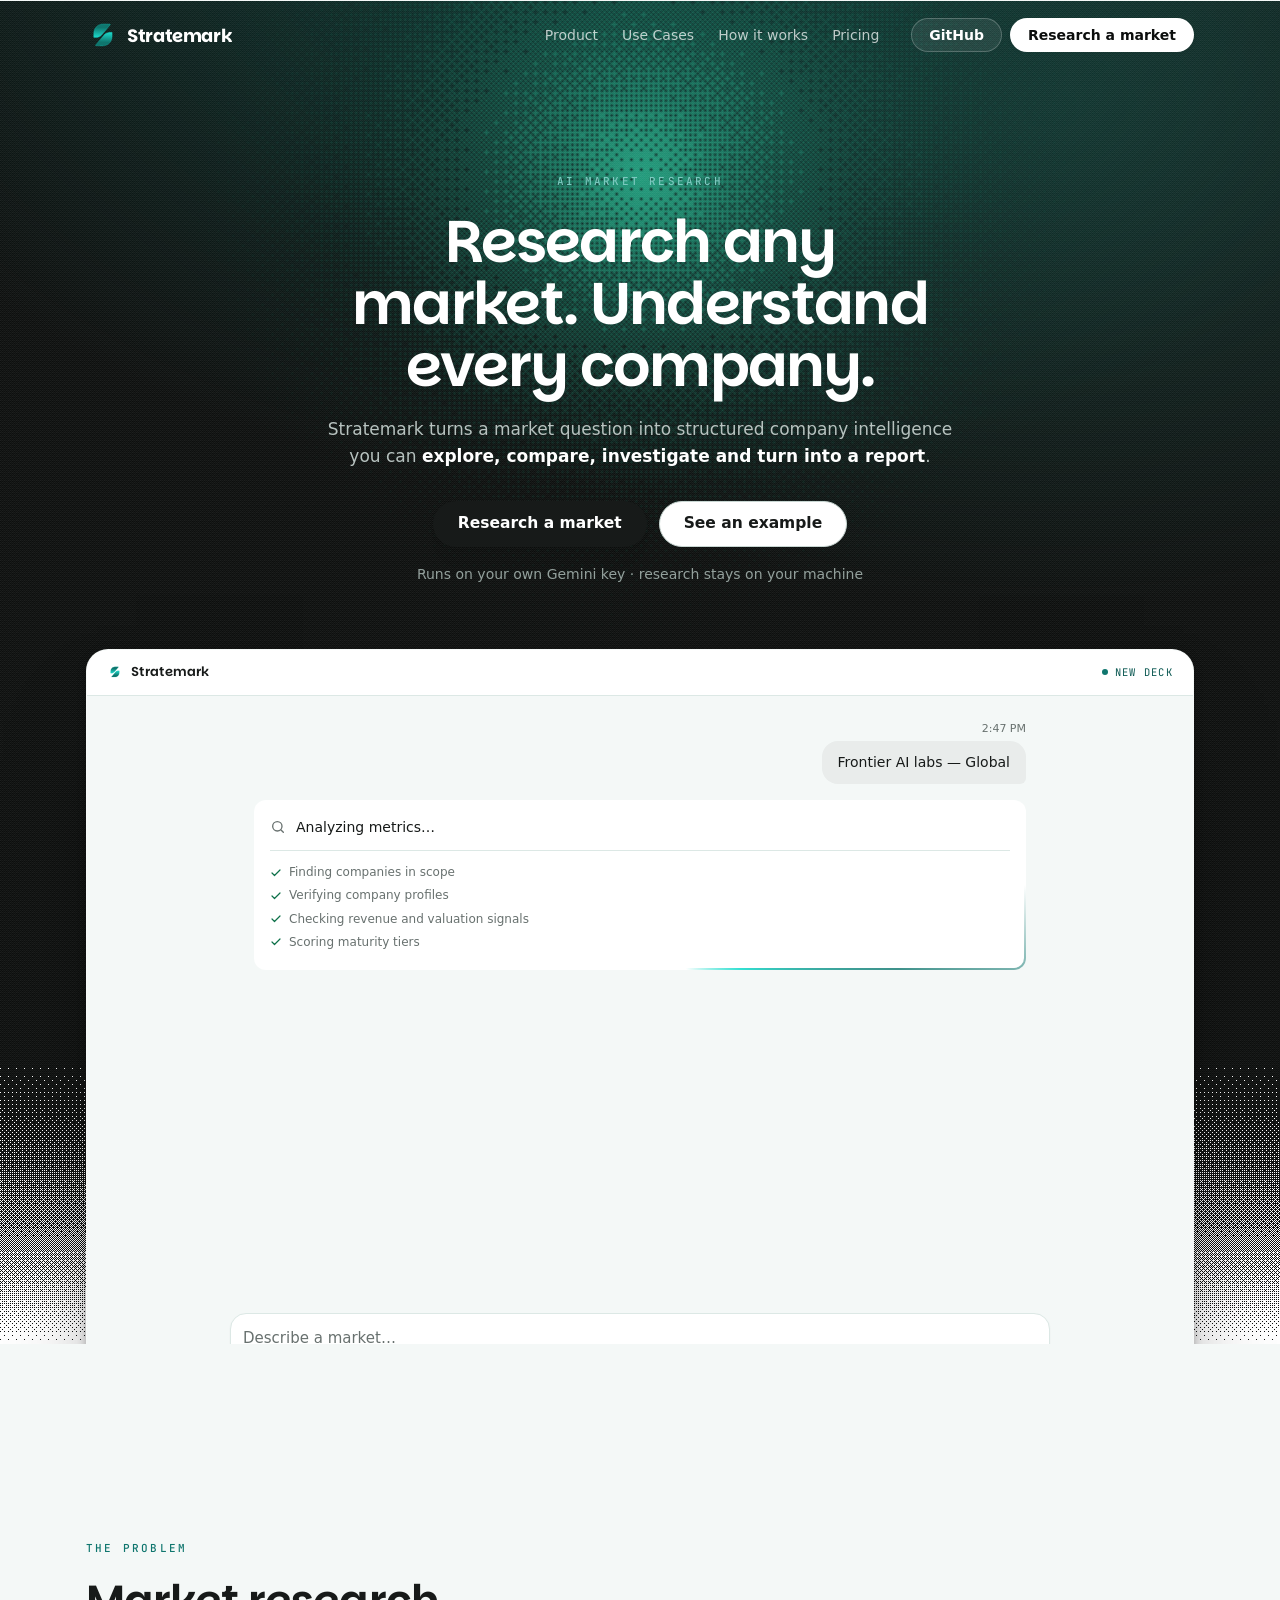
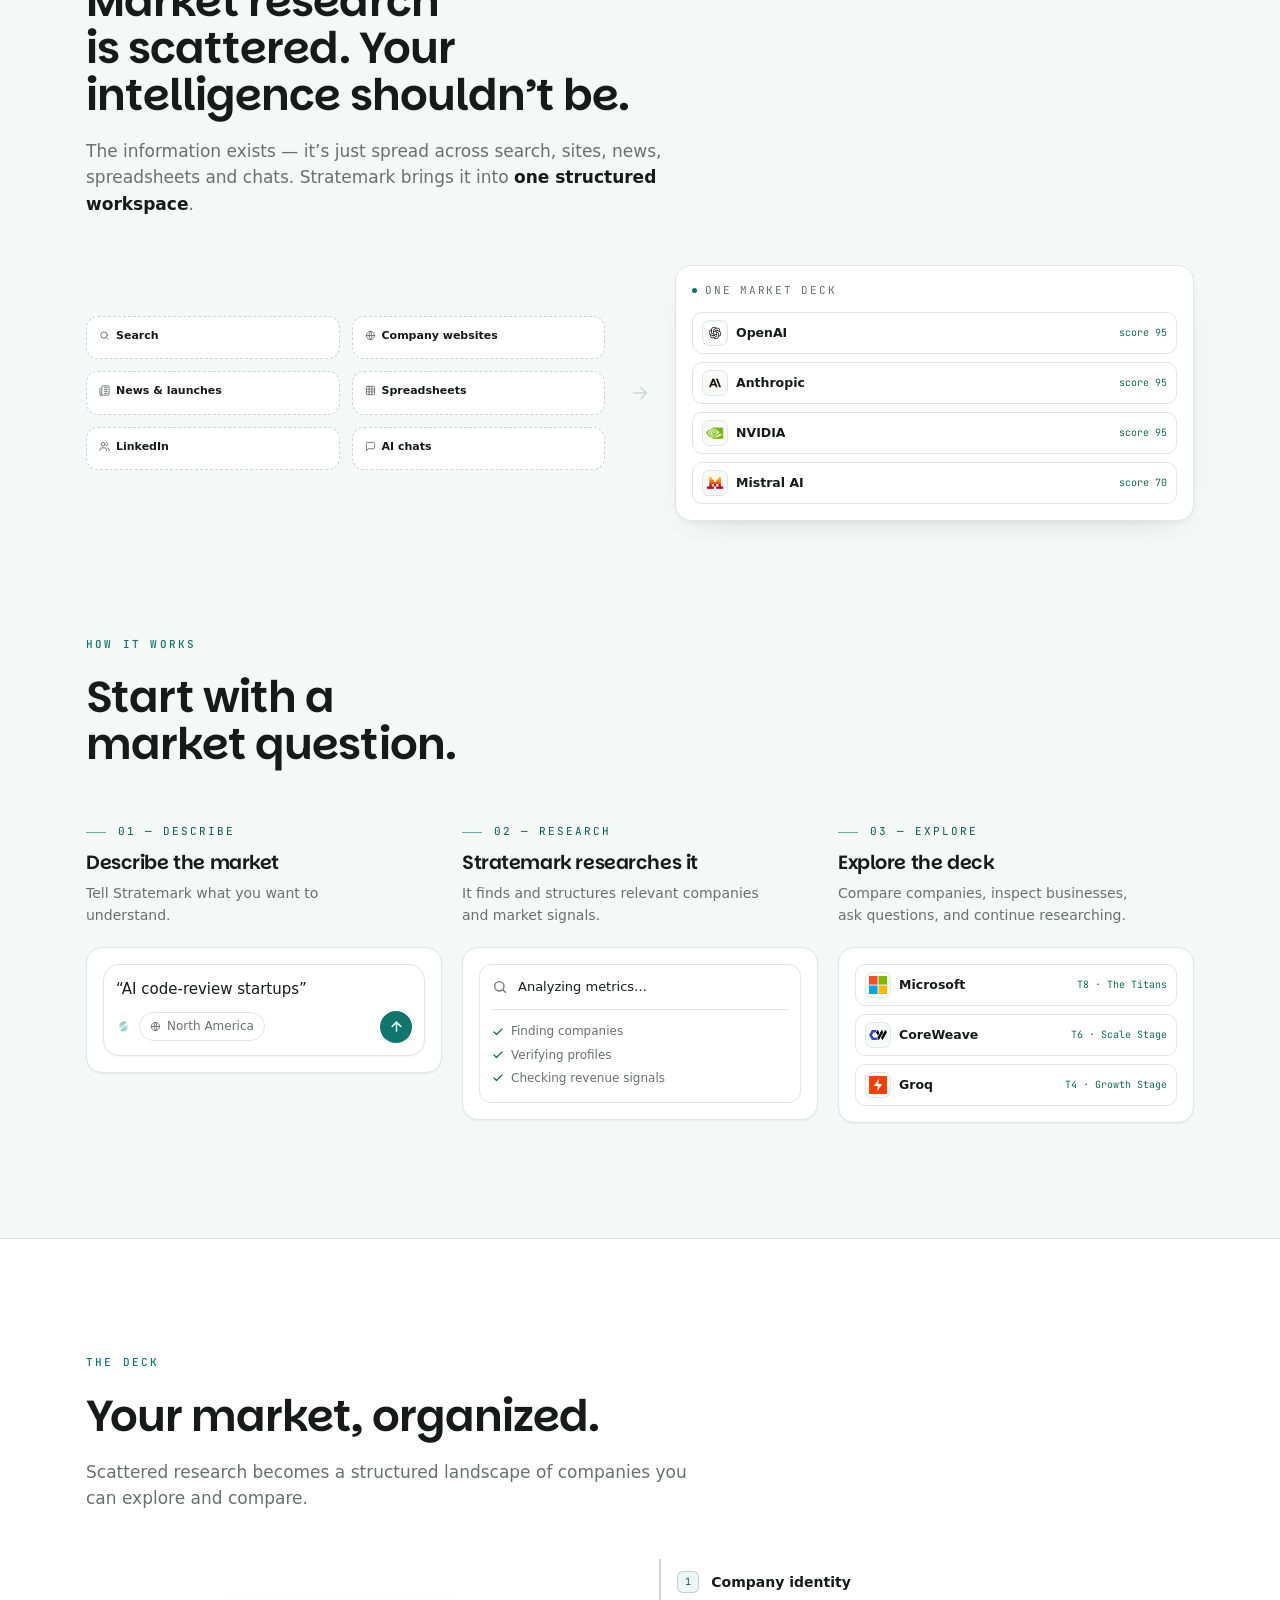
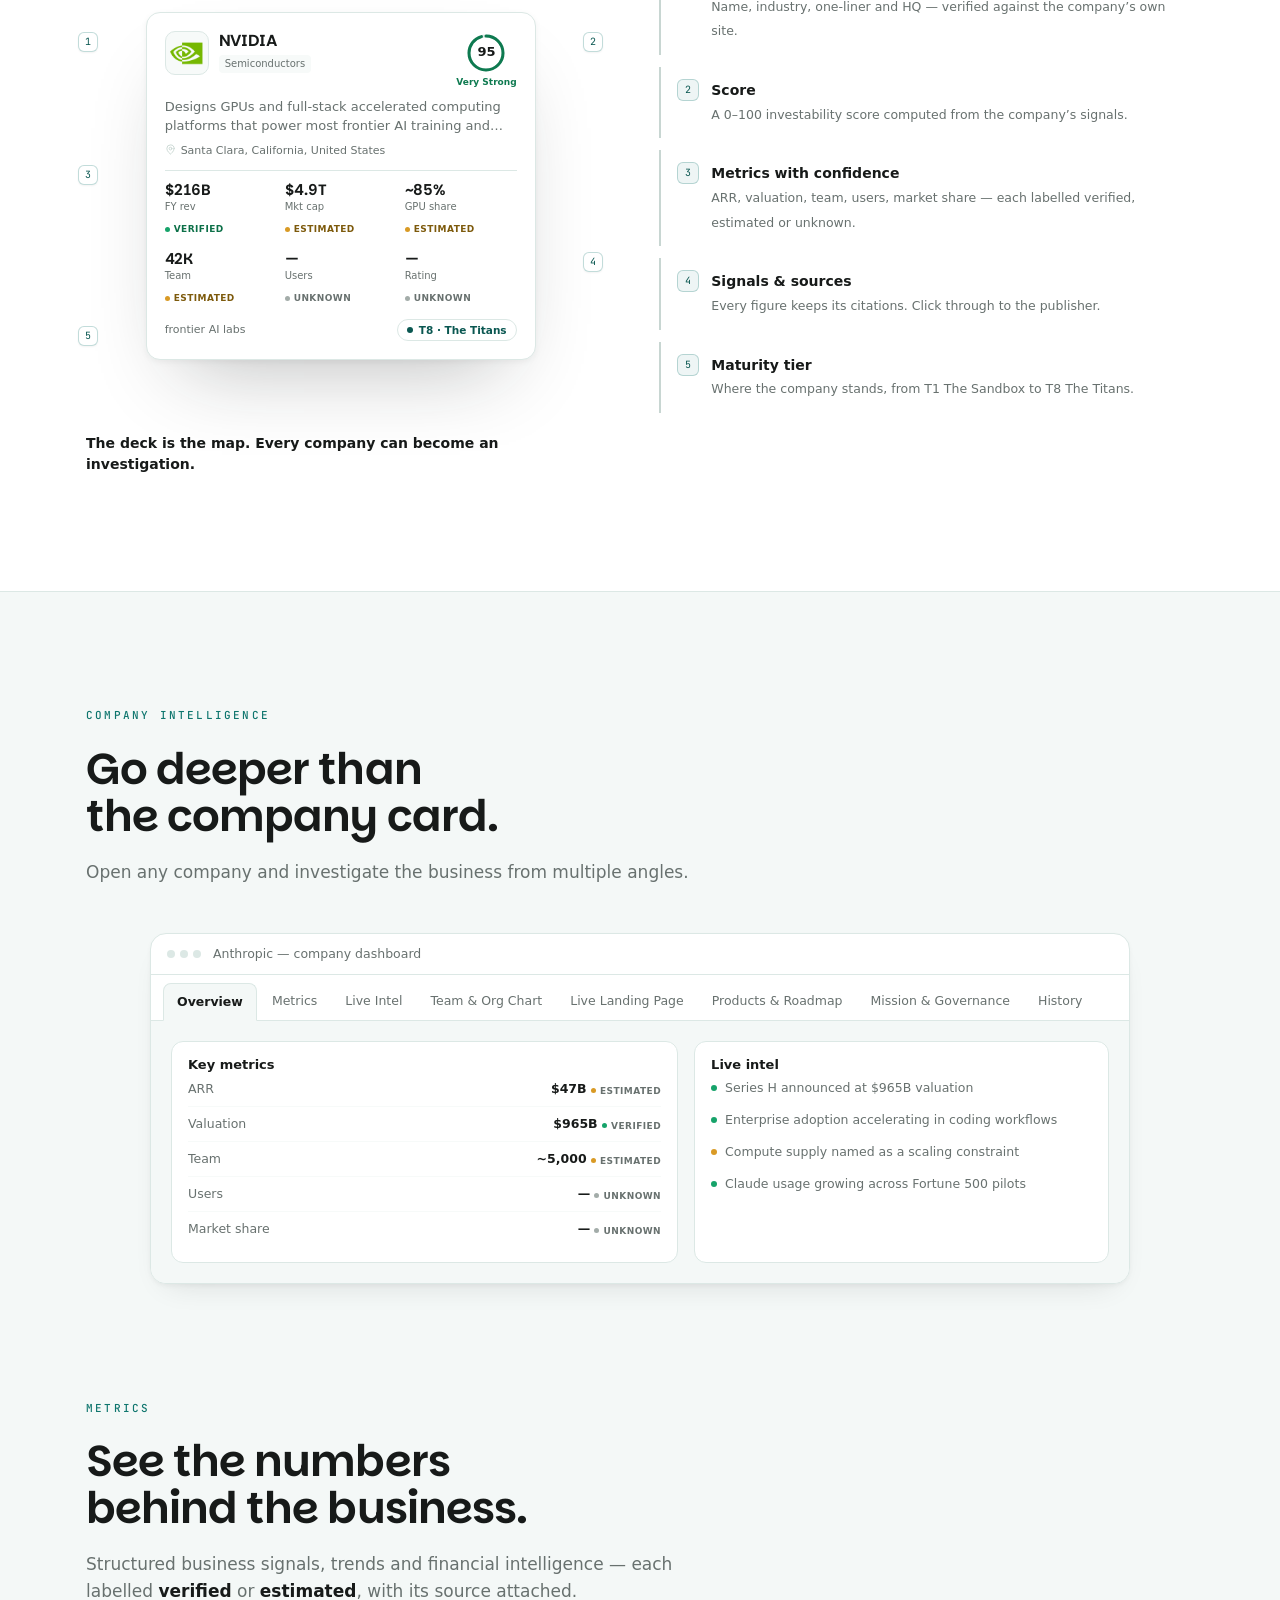
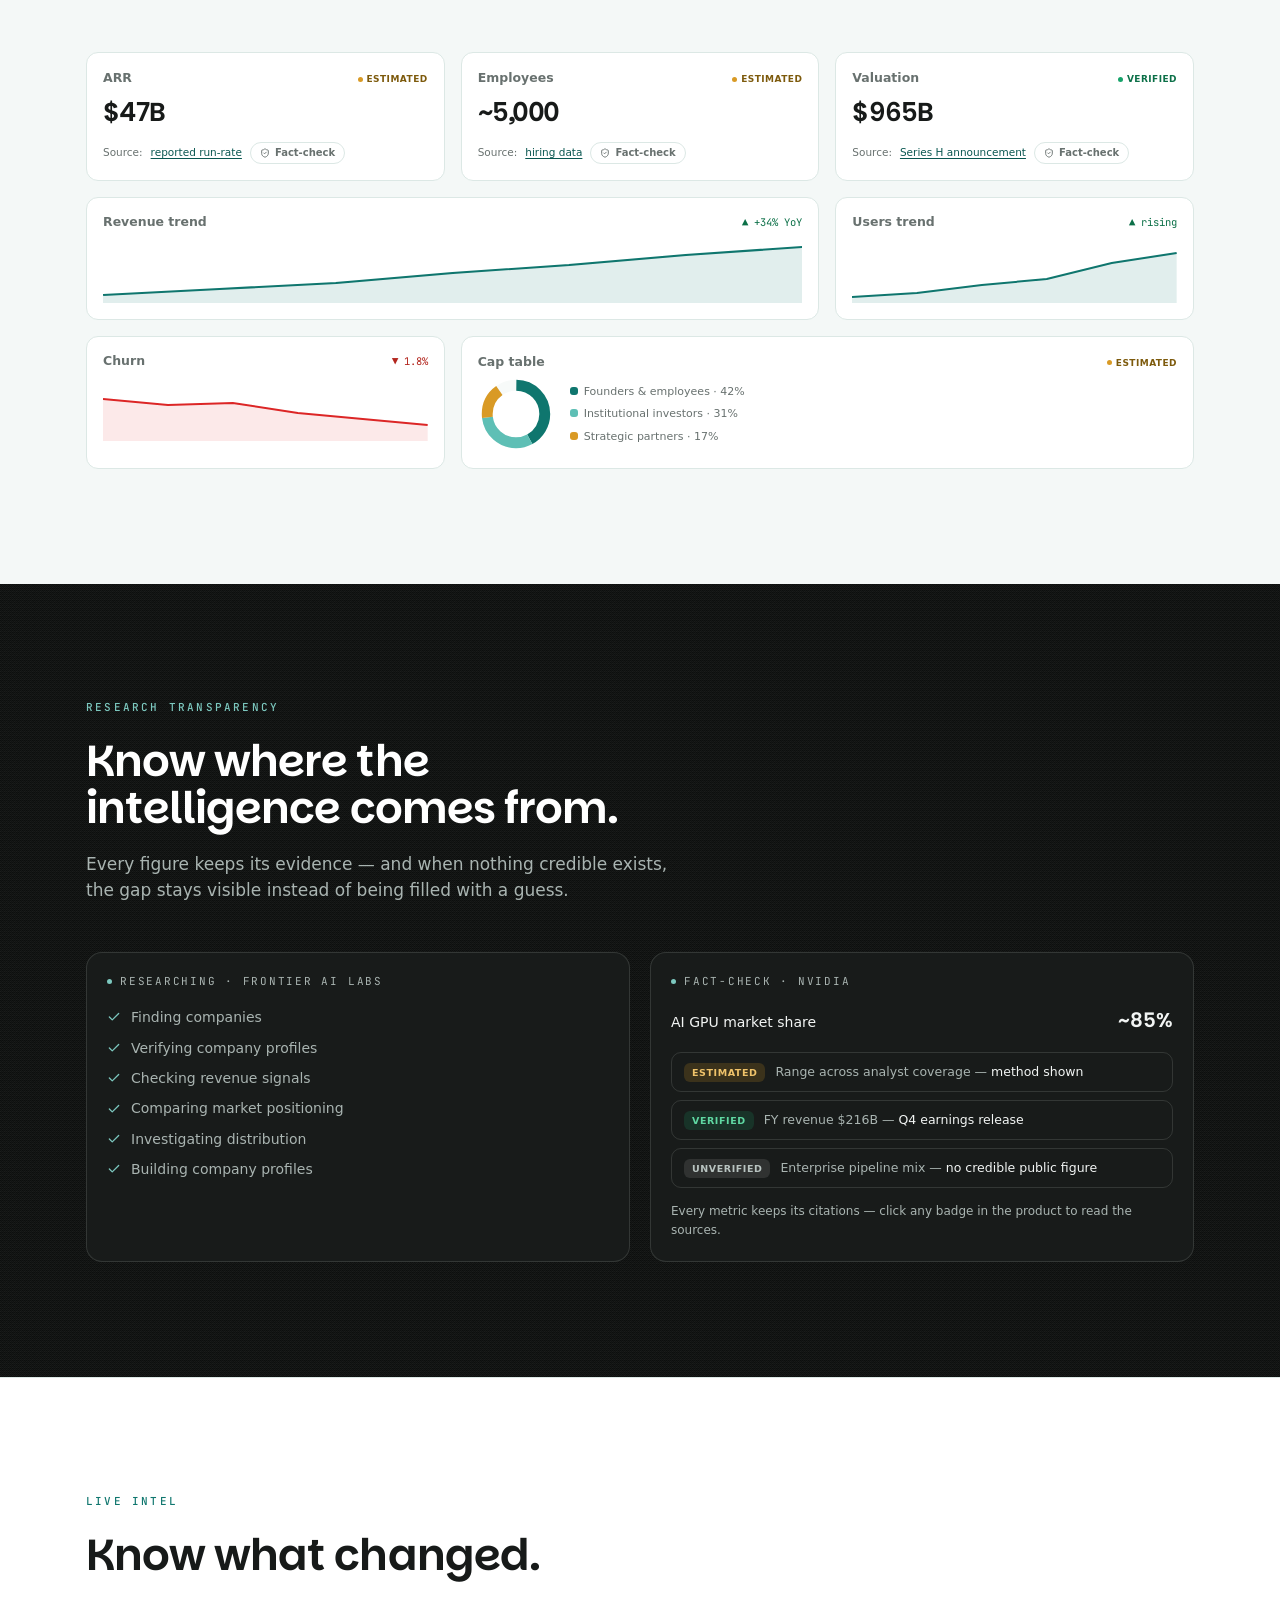
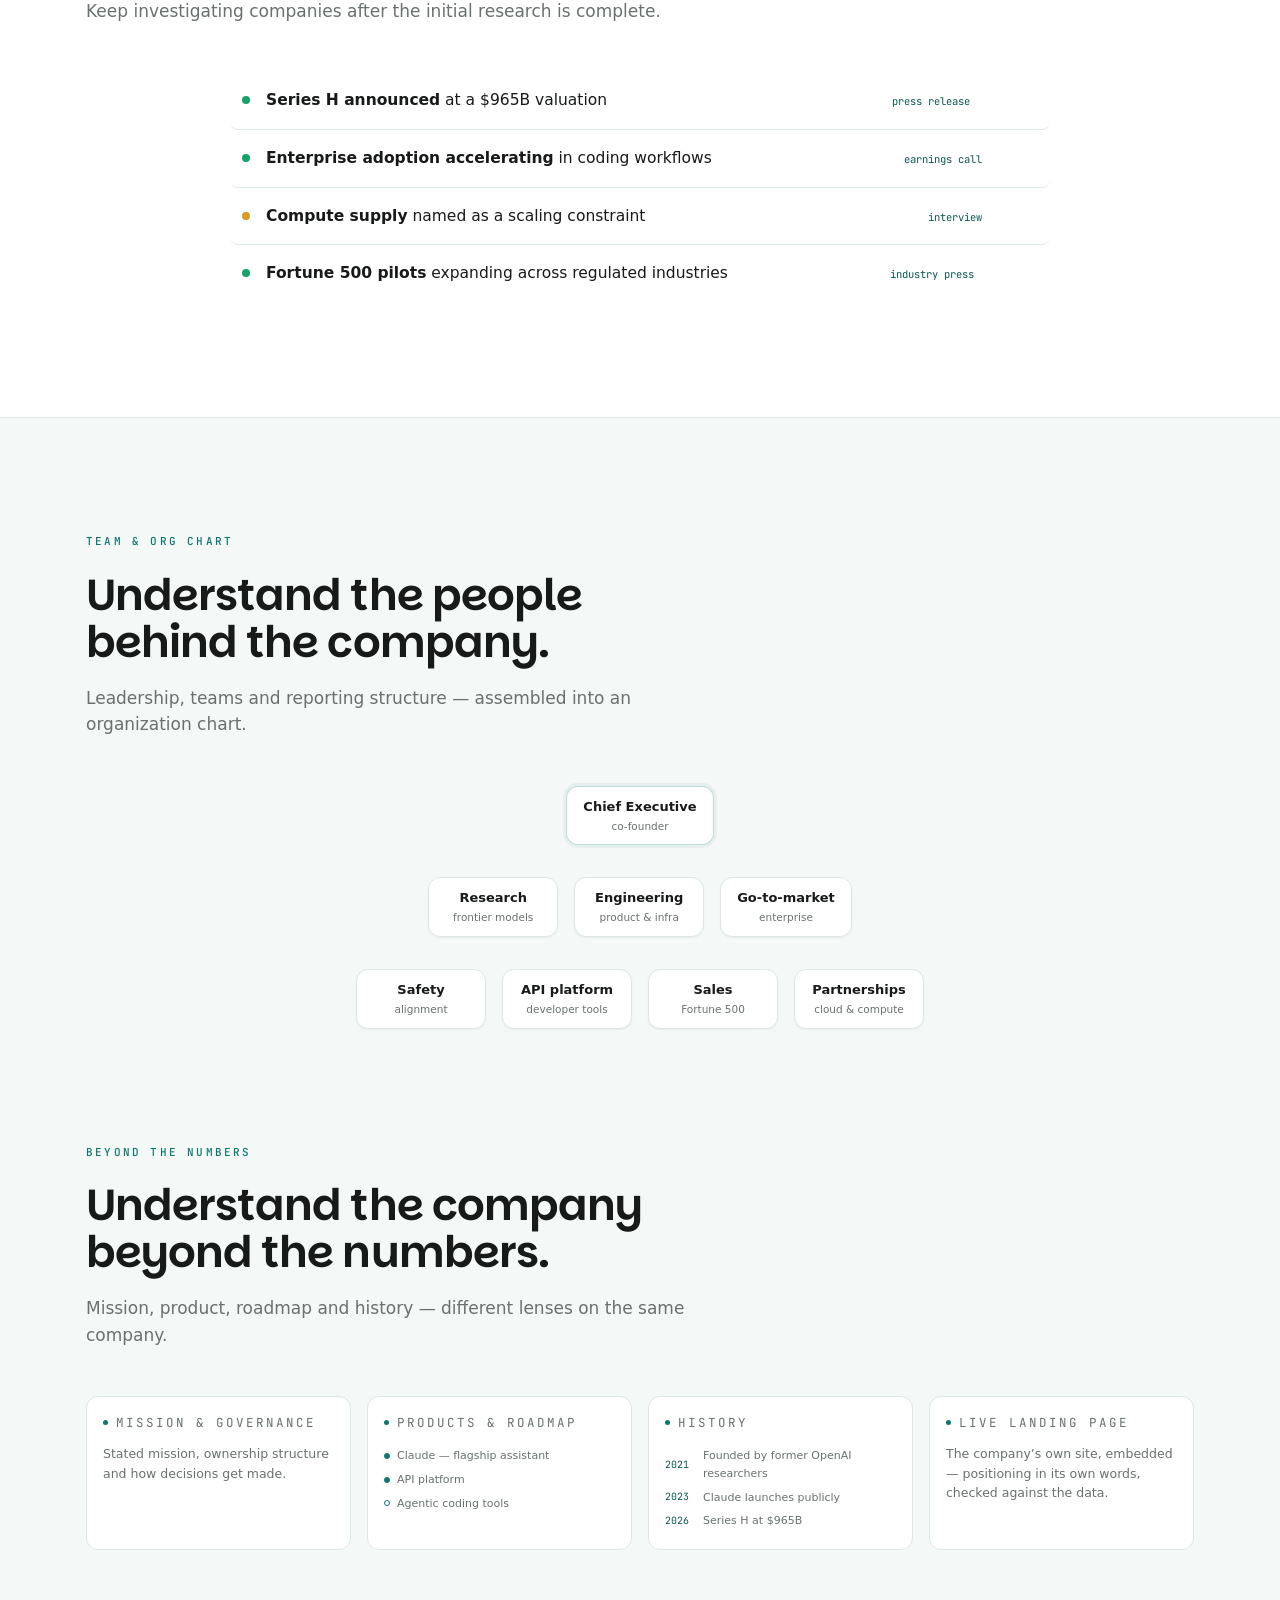
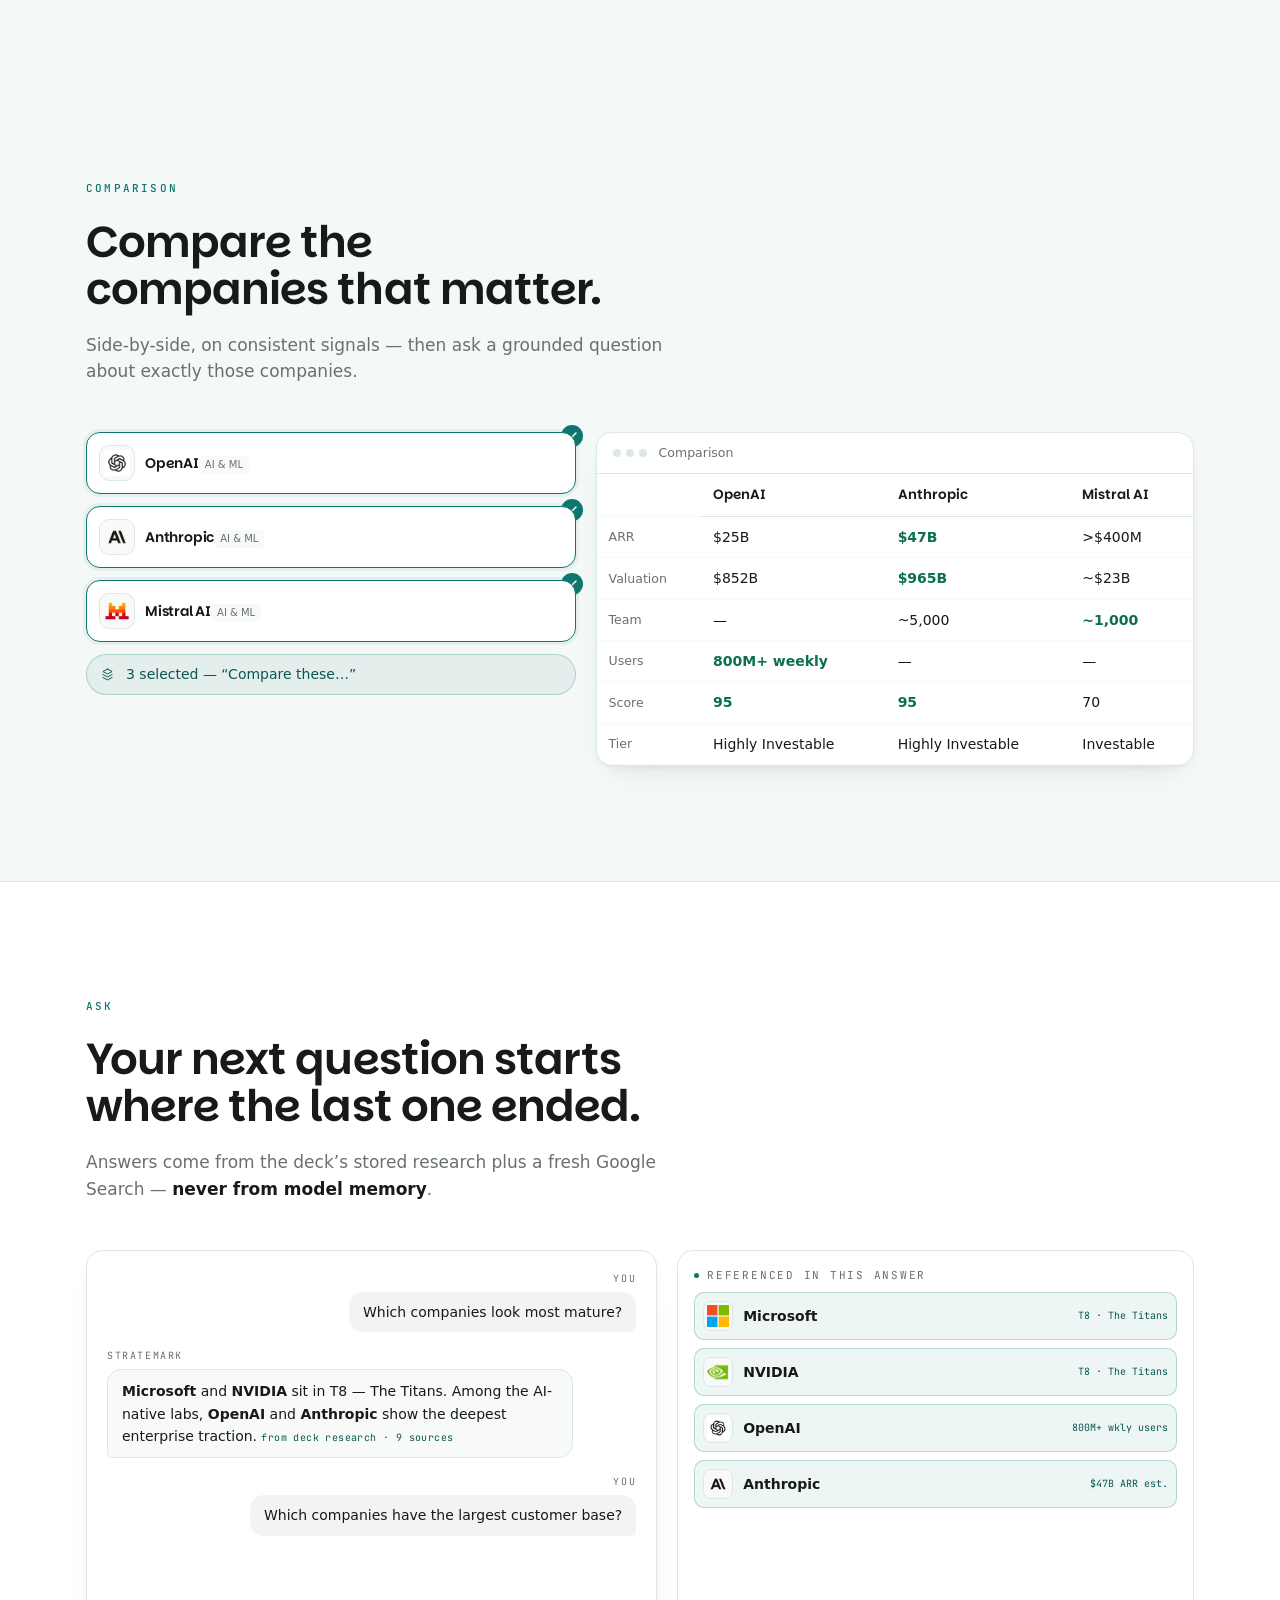
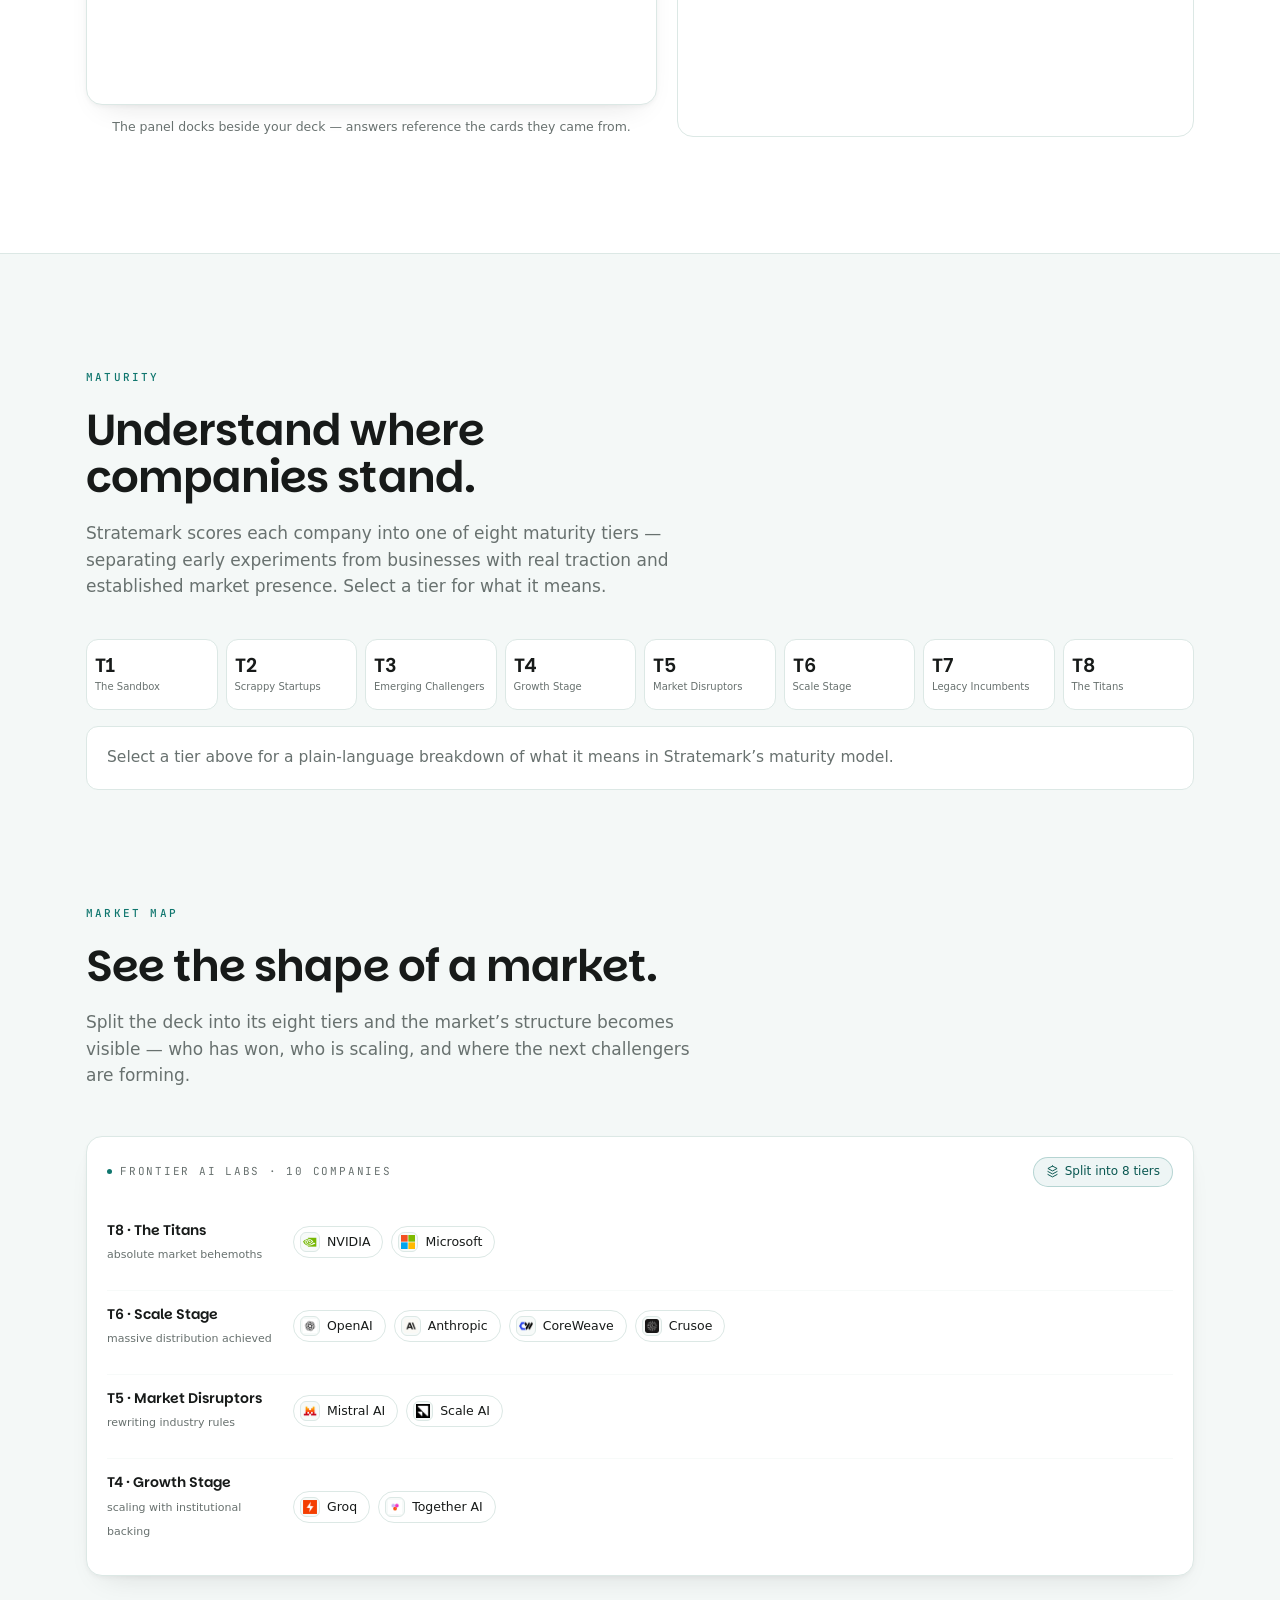
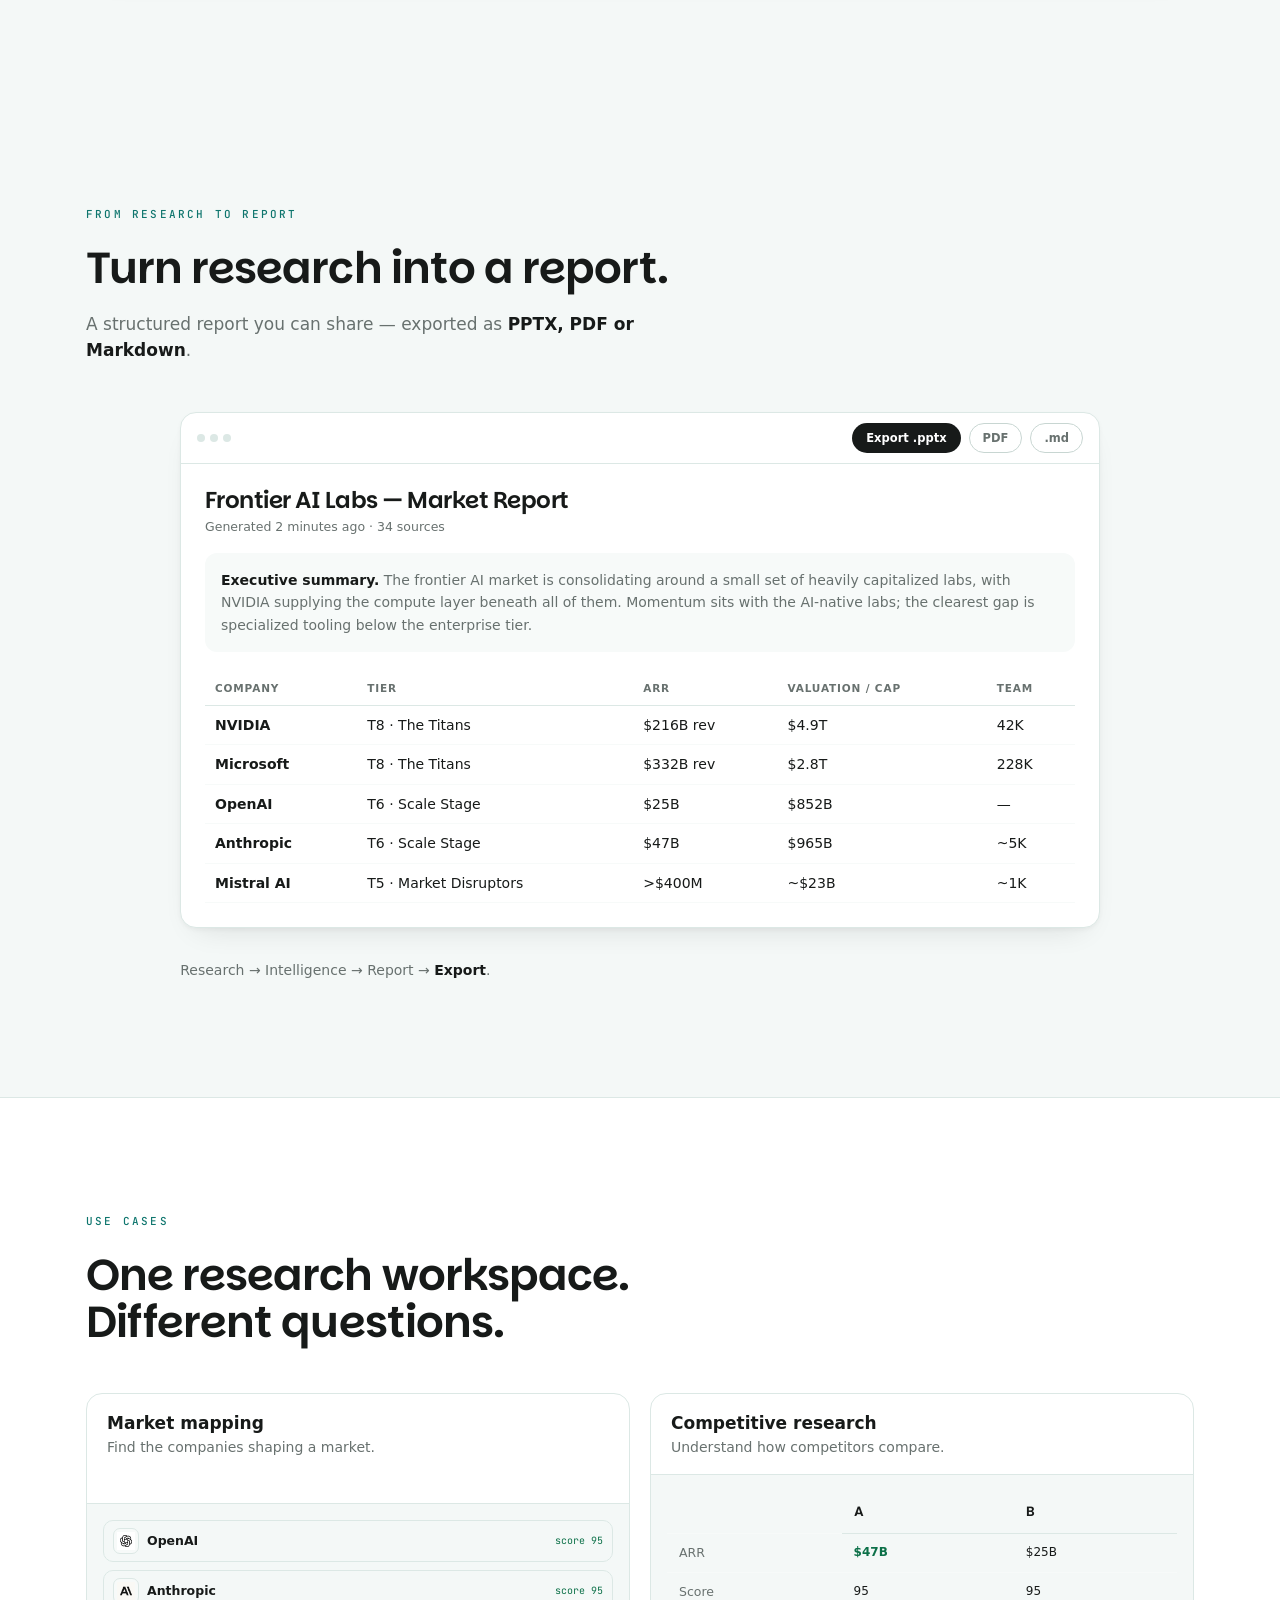
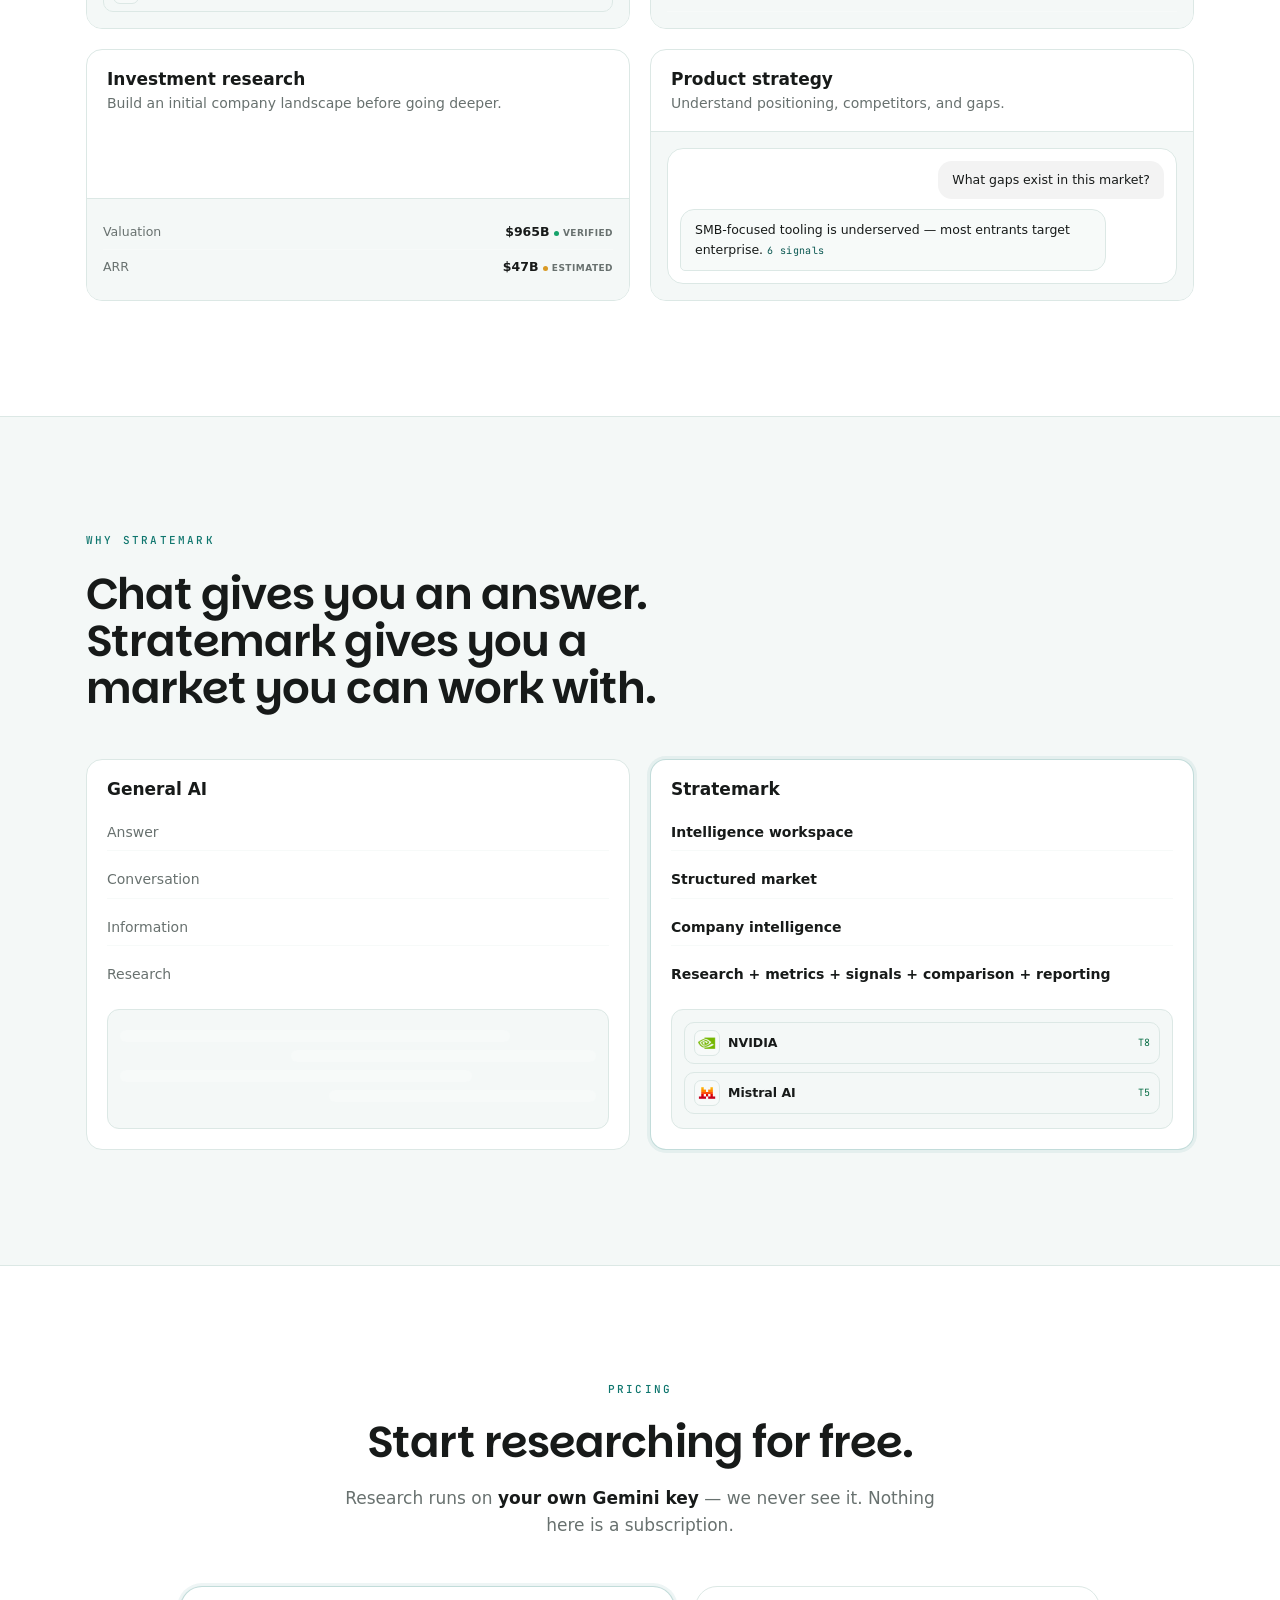
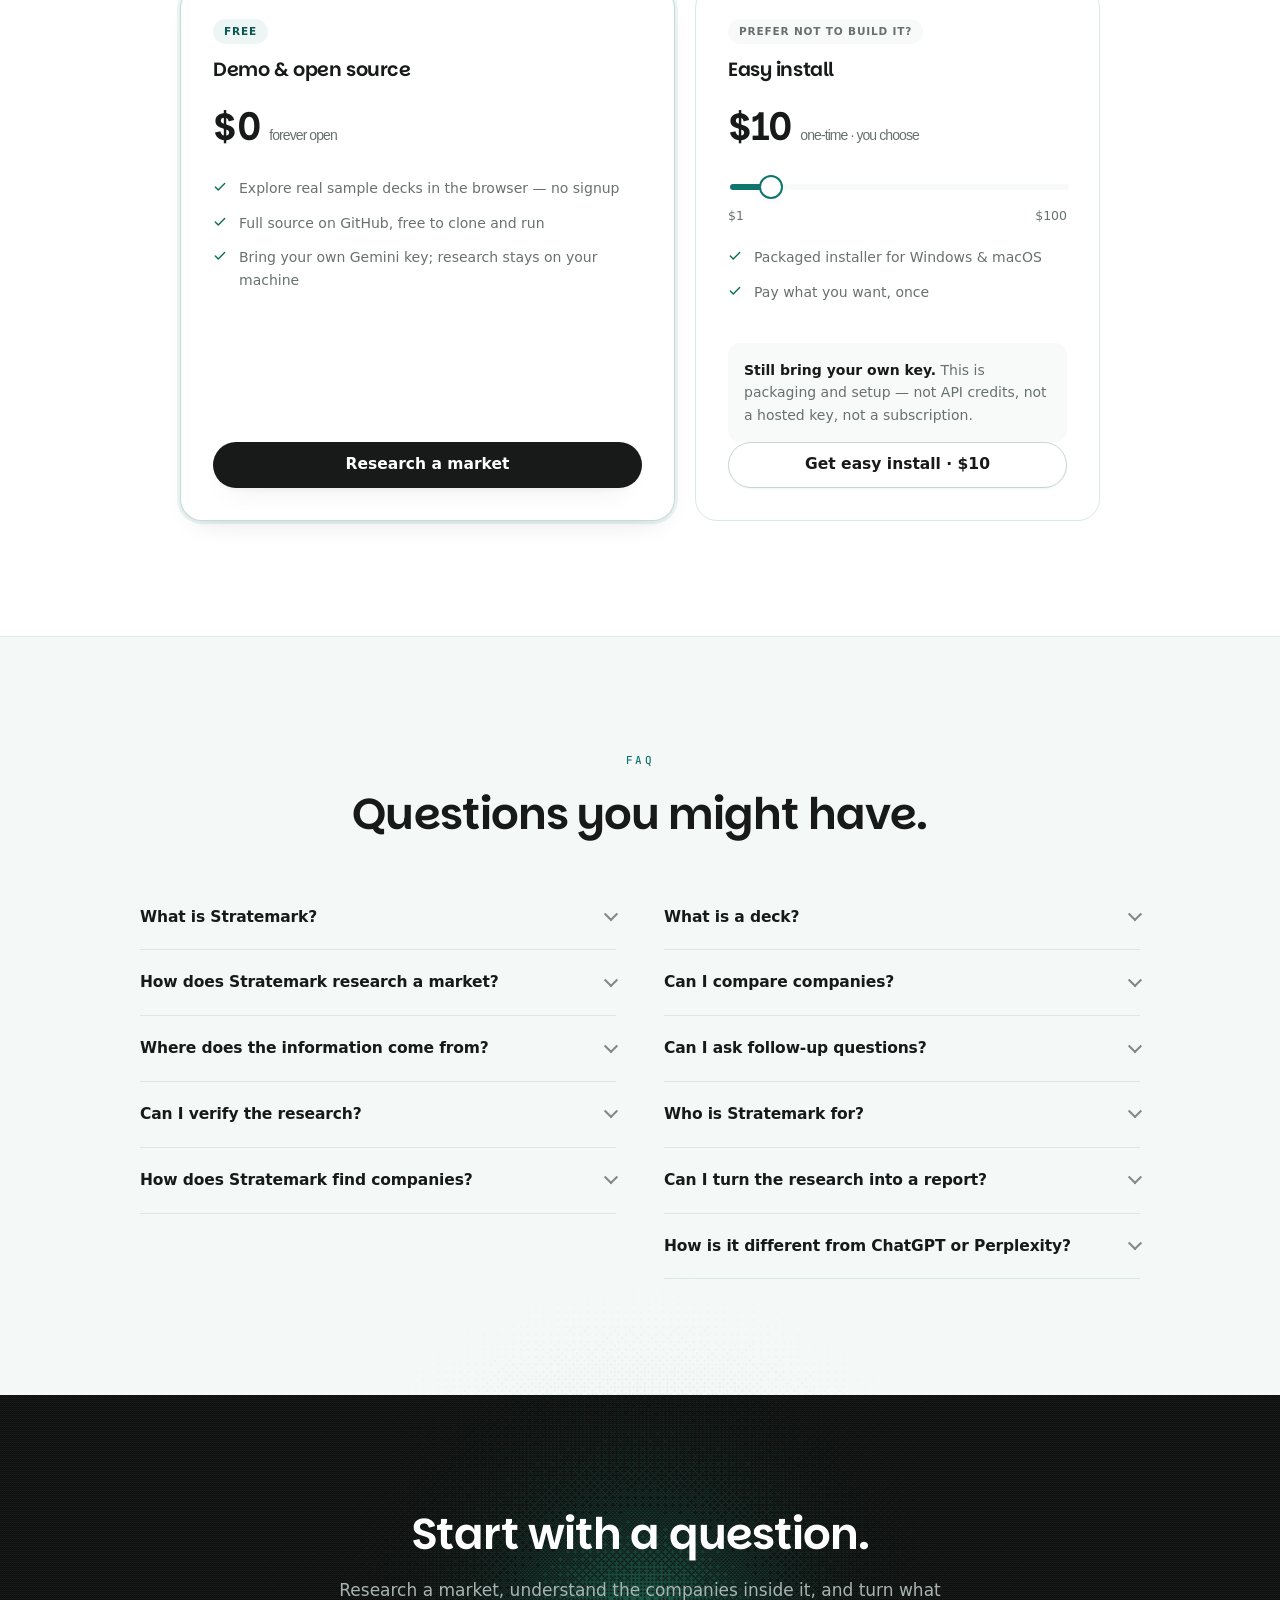
==== commit 0a578570: "feat(landing-page): V4 — product-first discipline pass Text cut ~50%: one headline + one sentence pe" ====
--- a/landing-page/site/index.html
+++ b/landing-page/site/index.html
@@ -155,12 +155,14 @@
   border-bottom-color:var(--border);color:var(--content);
 }
 .nav.stuck .nav-links a{color:var(--muted)}
+.nav.stuck .btn-ghost{background:var(--surface);color:var(--content);border-color:var(--border2);box-shadow:var(--sh-sm)}
 .nav.stuck .nav-links a:hover{color:var(--content)}
 .nav.stuck .btn-primary{background:var(--content);color:#fff}
 .nav-in{max-width:var(--shell);margin-inline:auto;height:var(--nav-h);padding-inline:var(--gutter);display:flex;align-items:center;gap:var(--s8)}
-.brand{display:flex;align-items:center;gap:10px}
-.brand-mark{width:28px;height:28px;flex:none}
-.brand-word{font-family:Parkinsans,sans-serif;font-weight:700;font-size:17px;letter-spacing:-.018em}
+.brand{display:flex;align-items:center;gap:7px}
+.brand-mark{width:34px;height:34px;flex:none;display:grid;place-items:center}
+.brand-mark svg{width:100%;height:100%}
+.brand-word{font-family:Parkinsans,sans-serif;font-weight:700;font-size:18px;letter-spacing:-.02em;line-height:1;transform:translateY(1px)}
 .nav-links{display:flex;gap:var(--s6);margin-left:auto;font-size:var(--t-sm);font-weight:500}
 .nav-links a{padding:6px 0;transition:color .15s}
 .nav-cta{display:flex;gap:var(--s2);align-items:center}
@@ -252,7 +254,17 @@
   padding:14px;display:flex;flex-direction:column;
   transition:transform .18s var(--ease),box-shadow .18s var(--ease),border-color .18s;
 }
-.gcard:hover{transform:translateY(-1px);box-shadow:var(--sh-md)}
+.gcard{position:relative}
+.gcard:hover{transform:translateY(-2px);box-shadow:var(--sh-md);border-color:var(--wash-line)}
+/* "Open company" affordance revealed on hover */
+.gcard .open-aff{
+  position:absolute;top:10px;right:10px;display:inline-flex;align-items:center;gap:5px;
+  font-size:10.5px;font-weight:600;color:var(--primary-deep);
+  background:var(--wash);border:1px solid var(--wash-line);border-radius:999px;padding:3px 10px;
+  opacity:0;transform:translateY(-2px);transition:opacity .2s var(--ease),transform .2s var(--ease);
+  pointer-events:none;
+}
+.gcard:hover .open-aff{opacity:1;transform:none}
 .gc-top{display:flex;align-items:flex-start;gap:10px}
 .gc-logo{width:44px;height:44px;flex:none;border-radius:10px;border:1px solid var(--border);background:var(--surface2);display:grid;place-items:center;padding:4px}
 .gc-logo img{width:100%;height:100%;object-fit:contain}
@@ -281,7 +293,10 @@
 
 /* ---------------------------------------------------------- metrics viz -- */
 .metrics-grid{margin-top:var(--s12);display:grid;grid-template-columns:repeat(3,minmax(0,1fr));gap:var(--s4)}
-.mcell{background:var(--surface);border:1px solid var(--border);border-radius:var(--r-md);padding:var(--s4)}
+.mcell{background:var(--surface);border:1px solid var(--border);border-radius:var(--r-md);padding:var(--s4);transition:border-color .2s var(--ease),box-shadow .2s var(--ease)}
+.mcell:hover{border-color:var(--wash-line);box-shadow:var(--sh-sm)}
+.mcell:hover svg.chart path[stroke]{stroke-width:2.6}
+svg.chart path{transition:stroke-width .2s var(--ease)}
 .mcell .head{display:flex;align-items:center;justify-content:space-between;gap:8px}
 .mcell h4{font-size:12.5px;font-family:inherit;font-weight:600;letter-spacing:0;color:var(--muted)}
 .mcell .big{margin-top:6px;font-family:Parkinsans,sans-serif;font-size:26px;font-weight:600;letter-spacing:-.02em;font-variant-numeric:tabular-nums}
@@ -304,10 +319,15 @@
 /* live intel rows */
 .intel{margin-top:var(--s12);max-width:820px;margin-inline:auto}
 .intel-row{
-  display:grid;grid-template-columns:auto minmax(0,1fr) auto;gap:var(--s4);align-items:baseline;
-  padding:var(--s4) var(--s2);border-bottom:1px solid var(--border);font-size:var(--t-base);
+  display:grid;grid-template-columns:auto minmax(0,1fr) auto auto;gap:var(--s4);align-items:baseline;
+  padding:var(--s4) var(--s3);border-bottom:1px solid var(--border);font-size:var(--t-base);
+  border-radius:var(--r-sm);
 }
 .intel-row:last-child{border-bottom:0}
+.intel-row .when{opacity:0;transition:opacity .2s var(--ease)}
+.intel-row:hover .when{opacity:1}
+.intel-row{transition:background .2s var(--ease)}
+.intel-row:hover{background:var(--surface2)}
 .intel-row .d{width:8px;height:8px;border-radius:50%;background:var(--positive);flex:none;transform:translateY(-1px)}
 .intel-row.warn .d{background:var(--neutral)}
 .intel-row b{font-weight:600}
@@ -343,7 +363,9 @@
 .report{max-width:920px;margin:var(--s12) auto 0}
 .report .win-bar{justify-content:space-between}
 .rep-actions{display:flex;gap:8px}
-.rep-btn{display:inline-flex;align-items:center;gap:6px;border:1px solid var(--border2);border-radius:999px;padding:5px 13px;font-size:11.5px;font-weight:600;background:var(--surface)}
+.rep-btn{display:inline-flex;align-items:center;gap:6px;border:1px solid var(--border2);border-radius:999px;padding:5px 13px;font-size:11.5px;font-weight:600;background:var(--surface);transition:transform .18s var(--ease),border-color .18s}
+.report:hover .rep-btn{border-color:var(--primary)}
+.report:hover .rep-btn.primary{transform:translateY(-1px)}
 .rep-btn.primary{background:var(--content);color:#fff;border-color:transparent}
 .rep-body{padding:var(--s6)}
 .rep-body h3{font-size:clamp(18px,1.8vw,24px)}
@@ -474,7 +496,8 @@
 }
 .cmp-table{width:100%;font-size:var(--t-sm)}
 .cmp-table th{font-family:Parkinsans,sans-serif;font-weight:600;font-size:13.5px;text-align:left;padding:10px 12px;border-bottom:1px solid var(--border)}
-.cmp-table td{padding:9px 12px;border-bottom:1px solid var(--surface2);font-variant-numeric:tabular-nums}
+.cmp-table td{padding:9px 12px;border-bottom:1px solid var(--surface2);font-variant-numeric:tabular-nums;transition:background .18s var(--ease)}
+.cmp-table tbody tr:hover td{background:var(--wash)}
 .cmp-table td:first-child{color:var(--muted);font-size:var(--t-xs)}
 .cmp-table .best{color:var(--positive-text);font-weight:600}
 
@@ -546,7 +569,10 @@
 .vs-col.smk{border-color:var(--wash-line);box-shadow:0 0 0 3px var(--wash)}
 .vs-col h3{font-size:var(--t-md);font-family:inherit;font-weight:600;letter-spacing:0}
 .vs-list{margin-top:var(--s4);display:grid;gap:10px;font-size:var(--t-sm);color:var(--muted)}
-.vs-list li{display:flex;gap:10px;align-items:flex-start}
+.vs-list li{display:flex;gap:10px;align-items:flex-start;padding:7px 0;border-bottom:1px solid var(--surface2)}
+.vs-list li:last-child{border-bottom:0}
+.vs-k{font-size:var(--t-sm)}
+.vs-k.strong{color:var(--content);font-weight:600}
 .vs-list svg{width:14px;height:14px;flex:none;margin-top:3px}
 .vs-col.gen .vs-list svg{color:var(--border2)}
 .vs-col.smk .vs-list svg{color:var(--positive-text)}
@@ -684,9 +710,8 @@
     <p class="kicker">AI market research</p>
     <h1>Research any market. Understand every company.</h1>
     <p class="lede">
-      Give Stratemark a market to investigate. It researches the landscape, structures the
-      companies, surfaces the signals behind them, and gives you a workspace to
-      <strong>keep digging</strong>.
+      Stratemark turns a market question into structured company intelligence you can
+      <strong>explore, compare, investigate and turn into a report</strong>.
     </p>
     <div class="hero-actions">
       <a class="btn btn-primary" href="https://hyperagent.com/s/60ZLHcH84aiLpI5gf5JFIA" target="_blank" rel="noopener noreferrer">Research a market</a>
@@ -720,6 +745,7 @@
           </div>
           <div class="demo-deck" id="demo-deck">
             <article class="gcard dpop">
+              <span class="open-aff" aria-hidden="true">Open company →</span>
               <div class="gc-top">
                 <span class="gc-logo"><img src="[data-uri]" width="36" height="36" loading="lazy" alt="" /></span>
                 <div class="gc-id"><h3 class="gc-name">OpenAI</h3><span class="gc-ind">AI & ML</span></div>
@@ -734,6 +760,7 @@
               <p class="gc-foot"><span>frontier AI labs</span><span class="tierbadge" style="color:#0A5751"><i style="background:#0A5751"></i>T6 · Scale Stage</span></p>
             </article>
             <article class="gcard dpop">
+              <span class="open-aff" aria-hidden="true">Open company →</span>
               <div class="gc-top">
                 <span class="gc-logo"><img src="[data-uri]" width="36" height="36" loading="lazy" alt="" /></span>
                 <div class="gc-id"><h3 class="gc-name">Anthropic</h3><span class="gc-ind">AI & ML</span></div>
@@ -748,6 +775,7 @@
               <p class="gc-foot"><span>frontier AI labs</span><span class="tierbadge" style="color:#0A5751"><i style="background:#0A5751"></i>T6 · Scale Stage</span></p>
             </article>
             <article class="gcard dpop">
+              <span class="open-aff" aria-hidden="true">Open company →</span>
               <div class="gc-top">
                 <span class="gc-logo"><img src="[data-uri]" width="36" height="36" loading="lazy" alt="" /></span>
                 <div class="gc-id"><h3 class="gc-name">NVIDIA</h3><span class="gc-ind">Semiconductors</span></div>
@@ -789,10 +817,8 @@
     <p class="kicker" data-r>The problem</p>
     <h2 class="h2" data-r>Market research is scattered. Your intelligence shouldn’t be.</h2>
     <p class="lede" data-r>
-      Understanding a market means bouncing between search, company websites, LinkedIn, news,
-      reports, spreadsheets and AI chats. The problem isn’t a lack of information — it’s that the
-      information is <strong>fragmented and hard to compare</strong>. Stratemark brings that
-      research into one structured workspace.
+      The information exists — it’s just spread across search, sites, news, spreadsheets and
+      chats. Stratemark brings it into <strong>one structured workspace</strong>.
     </p>
     <div class="frag-flow">
       <div class="frags" aria-label="Fragmented research sources">
@@ -821,7 +847,7 @@
 <section id="how" style="padding-top:0">
   <div class="wrap">
     <p class="kicker" data-r>How it works</p>
-    <h2 class="h2" data-r>Start with a question. Build the market.</h2>
+    <h2 class="h2" data-r>Start with a market question.</h2>
     <div class="how-grid">
       <div class="how-step" data-r>
         <p class="step-n">01 — Describe</p>
@@ -877,8 +903,7 @@
     <p class="kicker" data-r>The deck</p>
     <h2 class="h2" data-r>Your market, organized.</h2>
     <p class="lede" data-r>
-      Every company becomes a structured profile with the information you need to understand it —
-      financials, team, market share, maturity, and the signals behind them.
+      Scattered research becomes a structured landscape of companies you can explore and compare.
     </p>
     <div class="anatomy">
       <div style="position:relative" data-r>
@@ -910,10 +935,7 @@
         <div class="callout"><span class="n">5</span><div><b>Maturity tier</b><span>Where the company stands, from T1 The Sandbox to T8 The Titans.</span></div></div>
       </div>
     </div>
-    <p class="lede" data-r style="font-size:var(--t-sm);max-width:70ch">
-      Beyond company profiles, a deck can hold <strong>Infrastructure</strong>, <strong>Distribution</strong>,
-      <strong>Culture</strong>, <strong>Vice</strong>, <strong>Insight</strong> and <strong>Barrier to Entry</strong>
-      cards — the market’s context, not just its logos.
+    <p class="lede" data-r style="font-size:var(--t-sm)">
       <strong>The deck is the map. Every company can become an investigation.</strong>
     </p>
   </div>
@@ -923,11 +945,9 @@
 <section>
   <div class="wrap">
     <p class="kicker" data-r>Company intelligence</p>
-    <h2 class="h2" data-r>Go from the market to the company.</h2>
+    <h2 class="h2" data-r>Go deeper than the company card.</h2>
     <p class="lede" data-r>
-      Every card in the deck is a doorway. Open a company and Stratemark assembles a full
-      intelligence profile — metrics, live intel, the team behind it, its products, its history —
-      in the same structure for every company, so they can actually be compared.
+      Open any company and investigate the business from multiple angles.
     </p>
     <div class="window dash" data-r>
       <div class="win-bar"><span class="dots" aria-hidden="true"><i></i><i></i><i></i></span> Anthropic — company dashboard</div>
@@ -966,11 +986,10 @@
 <section style="padding-top:0">
   <div class="wrap">
     <p class="kicker" data-r>Metrics</p>
-    <h2 class="h2" data-r>See the numbers behind the company.</h2>
+    <h2 class="h2" data-r>See the numbers behind the business.</h2>
     <p class="lede" data-r>
-      Stratemark turns scattered company signals into structured metrics you can inspect,
-      compare and fact-check — each labelled <strong>verified</strong> or <strong>estimated</strong>,
-      with its source attached.
+      Structured business signals, trends and financial intelligence — each labelled
+      <strong>verified</strong> or <strong>estimated</strong>, with its source attached.
     </p>
     <div class="metrics-grid" id="metrics" aria-label="The Metrics tab: ARR, employees, revenue trend, users trend, churn and cap table for Anthropic.">
       <div class="mcell">
@@ -1035,9 +1054,8 @@
     <p class="kicker" data-r>Research transparency</p>
     <h2 class="h2" data-r>Know where the intelligence comes from.</h2>
     <p class="lede" data-r>
-      Stratemark doesn’t just give you an answer. It shows the research and evidence behind the
-      companies, metrics and conclusions it surfaces — and when nothing credible exists, the gap
-      stays visible instead of being filled with a guess.
+      Every figure keeps its evidence — and when nothing credible exists, the gap stays visible
+      instead of being filled with a guess.
     </p>
     <div class="evidence">
       <div class="epanel" data-r>
@@ -1071,16 +1089,15 @@
 <section style="background:var(--surface);border-block:1px solid var(--border)">
   <div class="wrap">
     <p class="kicker" data-r>Live intel</p>
-    <h2 class="h2" data-r>Keep researching after the deck is built.</h2>
+    <h2 class="h2" data-r>Know what changed.</h2>
     <p class="lede" data-r>
-      Markets move. The Live Intel tab tracks what’s changing at each company — announcements,
-      signals and developments, each linked to its publisher.
+      Keep investigating companies after the initial research is complete.
     </p>
     <div class="intel" data-r aria-label="Live Intel: recent developments for Anthropic with publishers.">
-      <div class="intel-row"><span class="d" aria-hidden="true"></span><span><b>Series H announced</b> at a $965B valuation</span><span class="pub">press release</span></div>
-      <div class="intel-row"><span class="d" aria-hidden="true"></span><span><b>Enterprise adoption accelerating</b> in coding workflows</span><span class="pub">earnings call</span></div>
-      <div class="intel-row warn"><span class="d" aria-hidden="true"></span><span><b>Compute supply</b> named as a scaling constraint</span><span class="pub">interview</span></div>
-      <div class="intel-row"><span class="d" aria-hidden="true"></span><span><b>Fortune 500 pilots</b> expanding across regulated industries</span><span class="pub">industry press</span></div>
+      <div class="intel-row"><span class="d" aria-hidden="true"></span><span><b>Series H announced</b> at a $965B valuation</span><span class="pub">press release</span><span class="when">this week</span></div>
+      <div class="intel-row"><span class="d" aria-hidden="true"></span><span><b>Enterprise adoption accelerating</b> in coding workflows</span><span class="pub">earnings call</span><span class="when">2w ago</span></div>
+      <div class="intel-row warn"><span class="d" aria-hidden="true"></span><span><b>Compute supply</b> named as a scaling constraint</span><span class="pub">interview</span><span class="when">3w ago</span></div>
+      <div class="intel-row"><span class="d" aria-hidden="true"></span><span><b>Fortune 500 pilots</b> expanding across regulated industries</span><span class="pub">industry press</span><span class="when">1mo ago</span></div>
     </div>
   </div>
 </section>
@@ -1091,8 +1108,7 @@
     <p class="kicker" data-r>Team &amp; Org Chart</p>
     <h2 class="h2" data-r>Understand the people behind the company.</h2>
     <p class="lede" data-r>
-      Company intelligence includes the humans — leadership, teams and reporting structure,
-      assembled into an organization chart you can explore.
+      Leadership, teams and reporting structure — assembled into an organization chart.
     </p>
     <div class="org" data-r aria-label="An organization chart: CEO at the top, functional leads below, teams beneath them.">
       <div class="org-rows">
@@ -1119,10 +1135,9 @@
 <section style="padding-top:0">
   <div class="wrap">
     <p class="kicker" data-r>Beyond the numbers</p>
-    <h2 class="h2" data-r>Understand what the company is building — and where it came from.</h2>
+    <h2 class="h2" data-r>Understand the company beyond the numbers.</h2>
     <p class="lede" data-r>
-      Numbers tell you where a company is. Product, people and history help explain
-      <strong>why</strong>. Each is a different lens on the same company.
+      Mission, product, roadmap and history — different lenses on the same company.
     </p>
     <div class="lenses">
       <div class="lens" data-r>
@@ -1157,8 +1172,8 @@
     <p class="kicker" data-r>Comparison</p>
     <h2 class="h2" data-r>Compare the companies that matter.</h2>
     <p class="lede" data-r>
-      Select companies in the deck and compare them side-by-side using consistent metrics —
-      then ask a grounded question about exactly those companies.
+      Side-by-side, on consistent signals — then ask a grounded question about exactly
+      those companies.
     </p>
     <div class="compare-grid">
       <div data-r>
@@ -1209,10 +1224,10 @@
 <section id="ask" style="background:var(--surface);border-block:1px solid var(--border)">
   <div class="wrap">
     <p class="kicker" data-r>Ask</p>
-    <h2 class="h2" data-r>Your first question doesn’t have to be your last.</h2>
+    <h2 class="h2" data-r>Your next question starts where the last one ended.</h2>
     <p class="lede" data-r>
-      Your deck becomes the starting point for the next question. Answers come from the deck’s
-      stored research plus a fresh Google Search — <strong>never from model memory</strong>.
+      Answers come from the deck’s stored research plus a fresh Google Search —
+      <strong>never from model memory</strong>.
     </p>
     <div class="ask-grid">
       <div>
@@ -1327,7 +1342,51 @@
   </div>
 </section>
 
-<!-- =================================================== 11 · USE CASES === -->
+<!-- ====================================================== 12 · REPORT === -->
+<section>
+  <div class="wrap">
+    <p class="kicker" data-r>From research to report</p>
+    <h2 class="h2" data-r>Turn research into a report.</h2>
+    <p class="lede" data-r>
+      A structured report you can share — exported as <strong>PPTX, PDF or Markdown</strong>.
+    </p>
+    <div class="window report" data-r>
+      <div class="win-bar">
+        <span class="dots" aria-hidden="true"><i></i><i></i><i></i></span>
+        <span class="rep-actions">
+          <span class="rep-btn primary">Export .pptx</span>
+          <span class="rep-btn">PDF</span>
+          <span class="rep-btn">.md</span>
+        </span>
+      </div>
+      <div class="rep-body">
+        <h3>Frontier AI Labs — Market Report</h3>
+        <p class="rep-meta">Generated 2 minutes ago · 34 sources</p>
+        <div class="rep-sum">
+          <b>Executive summary.</b> The frontier AI market is consolidating around a small set of
+          heavily capitalized labs, with NVIDIA supplying the compute layer beneath all of them.
+          Momentum sits with the AI-native labs; the clearest gap is specialized tooling below the
+          enterprise tier.
+        </div>
+        <table class="rep-table">
+          <thead><tr><th scope="col">Company</th><th scope="col">Tier</th><th scope="col">ARR</th><th scope="col">Valuation / cap</th><th scope="col">Team</th></tr></thead>
+          <tbody>
+            <tr><td>NVIDIA</td><td>T8 · The Titans</td><td>$216B rev</td><td>$4.9T</td><td>42K</td></tr>
+            <tr><td>Microsoft</td><td>T8 · The Titans</td><td>$332B rev</td><td>$2.8T</td><td>228K</td></tr>
+            <tr><td>OpenAI</td><td>T6 · Scale Stage</td><td>$25B</td><td>$852B</td><td>—</td></tr>
+            <tr><td>Anthropic</td><td>T6 · Scale Stage</td><td>$47B</td><td>$965B</td><td>~5K</td></tr>
+            <tr><td>Mistral AI</td><td>T5 · Market Disruptors</td><td>&gt;$400M</td><td>~$23B</td><td>~1K</td></tr>
+          </tbody>
+        </table>
+      </div>
+    </div>
+    <p class="lede center" data-r style="font-size:var(--t-sm);margin-top:var(--s8)">
+      Research → Intelligence → Report → <strong>Export</strong>.
+    </p>
+  </div>
+</section>
+
+<!-- =================================================== 13 · USE CASES === -->
 <section id="cases" style="background:var(--surface);border-block:1px solid var(--border)">
   <div class="wrap">
     <p class="kicker" data-r>Use cases</p>
@@ -1381,13 +1440,12 @@
     <h2 class="h2" data-r>Chat gives you an answer. Stratemark gives you a market you can work with.</h2>
     <div class="vs">
       <div class="vs-col gen" data-r>
-        <h3>General AI chat</h3>
+        <h3>General AI</h3>
         <ul class="vs-list">
-          <li><svg width="14" height="14" viewBox="0 0 24 24" fill="none" stroke="currentColor" stroke-width="2.2" stroke-linecap="round" stroke-linejoin="round" aria-hidden="true"><path d="M5 12h14"/></svg>Research gets buried in conversations</li>
-          <li><svg width="14" height="14" viewBox="0 0 24 24" fill="none" stroke="currentColor" stroke-width="2.2" stroke-linecap="round" stroke-linejoin="round" aria-hidden="true"><path d="M5 12h14"/></svg>Company information is inconsistent</li>
-          <li><svg width="14" height="14" viewBox="0 0 24 24" fill="none" stroke="currentColor" stroke-width="2.2" stroke-linecap="round" stroke-linejoin="round" aria-hidden="true"><path d="M5 12h14"/></svg>Comparisons require manual work</li>
-          <li><svg width="14" height="14" viewBox="0 0 24 24" fill="none" stroke="currentColor" stroke-width="2.2" stroke-linecap="round" stroke-linejoin="round" aria-hidden="true"><path d="M5 12h14"/></svg>Research must be reconstructed for every new question</li>
-          <li><svg width="14" height="14" viewBox="0 0 24 24" fill="none" stroke="currentColor" stroke-width="2.2" stroke-linecap="round" stroke-linejoin="round" aria-hidden="true"><path d="M5 12h14"/></svg>Final deliverables require additional work</li>
+          <li><span class="vs-k">Answer</span></li>
+          <li><span class="vs-k">Conversation</span></li>
+          <li><span class="vs-k">Information</span></li>
+          <li><span class="vs-k">Research</span></li>
         </ul>
         <div class="vs-visual" aria-hidden="true">
           <div class="ghost-msg w1"></div><div class="ghost-msg w2"></div>
@@ -1397,12 +1455,10 @@
       <div class="vs-col smk" data-r>
         <h3>Stratemark</h3>
         <ul class="vs-list">
-          <li><svg width="14" height="14" viewBox="0 0 24 24" fill="none" stroke="currentColor" stroke-width="2.4" stroke-linecap="round" stroke-linejoin="round" aria-hidden="true"><path d="M20 6 9 17l-5-5"/></svg>Structured market workspace</li>
-          <li><svg width="14" height="14" viewBox="0 0 24 24" fill="none" stroke="currentColor" stroke-width="2.4" stroke-linecap="round" stroke-linejoin="round" aria-hidden="true"><path d="M20 6 9 17l-5-5"/></svg>Metrics, sources and fact-checking</li>
-          <li><svg width="14" height="14" viewBox="0 0 24 24" fill="none" stroke="currentColor" stroke-width="2.4" stroke-linecap="round" stroke-linejoin="round" aria-hidden="true"><path d="M20 6 9 17l-5-5"/></svg>Consistent company intelligence</li>
-          <li><svg width="14" height="14" viewBox="0 0 24 24" fill="none" stroke="currentColor" stroke-width="2.4" stroke-linecap="round" stroke-linejoin="round" aria-hidden="true"><path d="M20 6 9 17l-5-5"/></svg>Live intelligence and comparison</li>
-          <li><svg width="14" height="14" viewBox="0 0 24 24" fill="none" stroke="currentColor" stroke-width="2.4" stroke-linecap="round" stroke-linejoin="round" aria-hidden="true"><path d="M20 6 9 17l-5-5"/></svg>Follow-up research in the same deck</li>
-          <li><svg width="14" height="14" viewBox="0 0 24 24" fill="none" stroke="currentColor" stroke-width="2.4" stroke-linecap="round" stroke-linejoin="round" aria-hidden="true"><path d="M20 6 9 17l-5-5"/></svg>Report generation and export</li>
+          <li><span class="vs-k strong">Intelligence workspace</span></li>
+          <li><span class="vs-k strong">Structured market</span></li>
+          <li><span class="vs-k strong">Company intelligence</span></li>
+          <li><span class="vs-k strong">Research + metrics + signals + comparison + reporting</span></li>
         </ul>
         <div class="vs-visual">
           <div class="mini-rows">
@@ -1519,8 +1575,8 @@
 <!-- =============================================== 15 · FINAL CTA (ink) === -->
 <section class="final on-ink">
   <div class="wrap">
-    <h2 data-r>Start with a question. Build your first market deck.</h2>
-    <p class="lede" data-r>Give Stratemark a market to research and start exploring the companies, signals, and opportunities inside it.</p>
+    <h2 data-r>Start with a question.</h2>
+    <p class="lede" data-r>Research a market, understand the companies inside it, and turn what you learn into intelligence you can use.</p>
     <div class="final-actions" data-r>
       <a class="btn btn-primary" href="https://hyperagent.com/s/60ZLHcH84aiLpI5gf5JFIA" target="_blank" rel="noopener noreferrer">Research a market</a>
       <a class="btn btn-ghost" href="https://hyperagent.com/s/60ZLHcH84aiLpI5gf5JFIA" target="_blank" rel="noopener noreferrer">See an example</a>
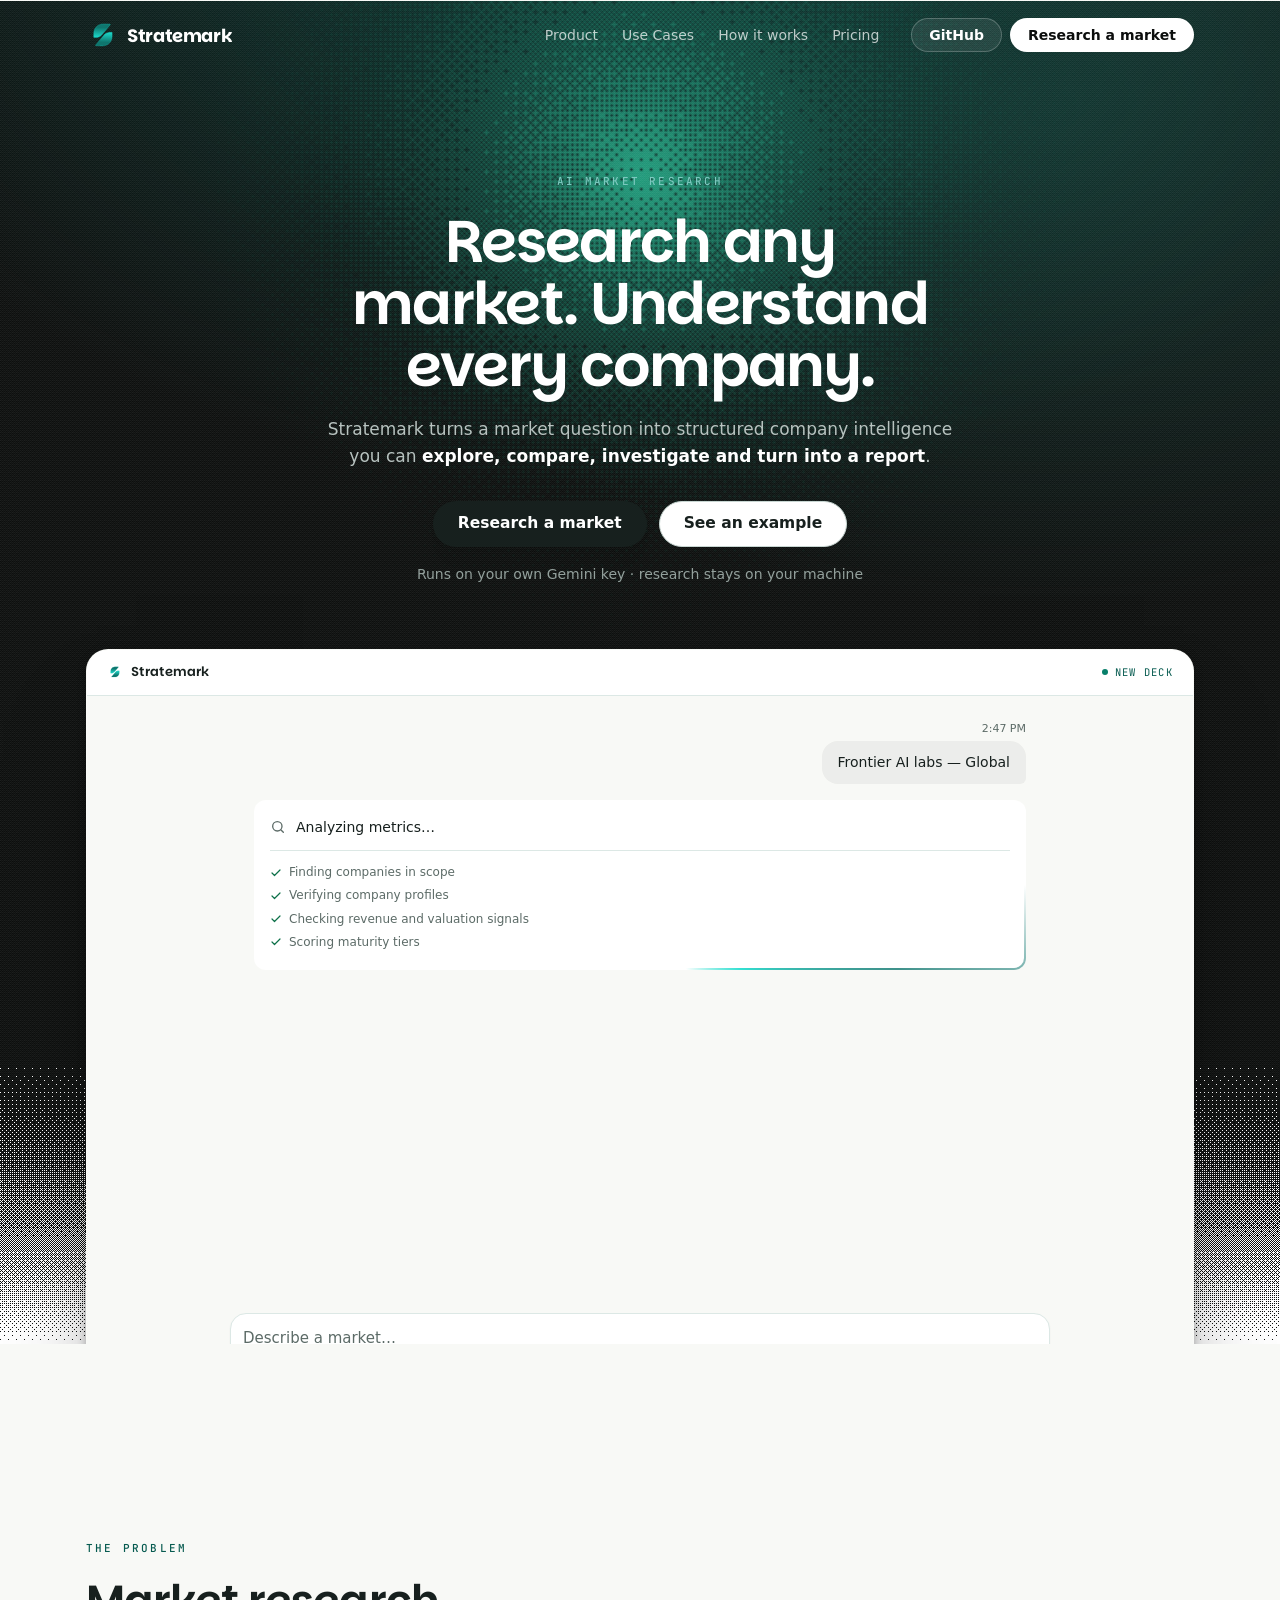
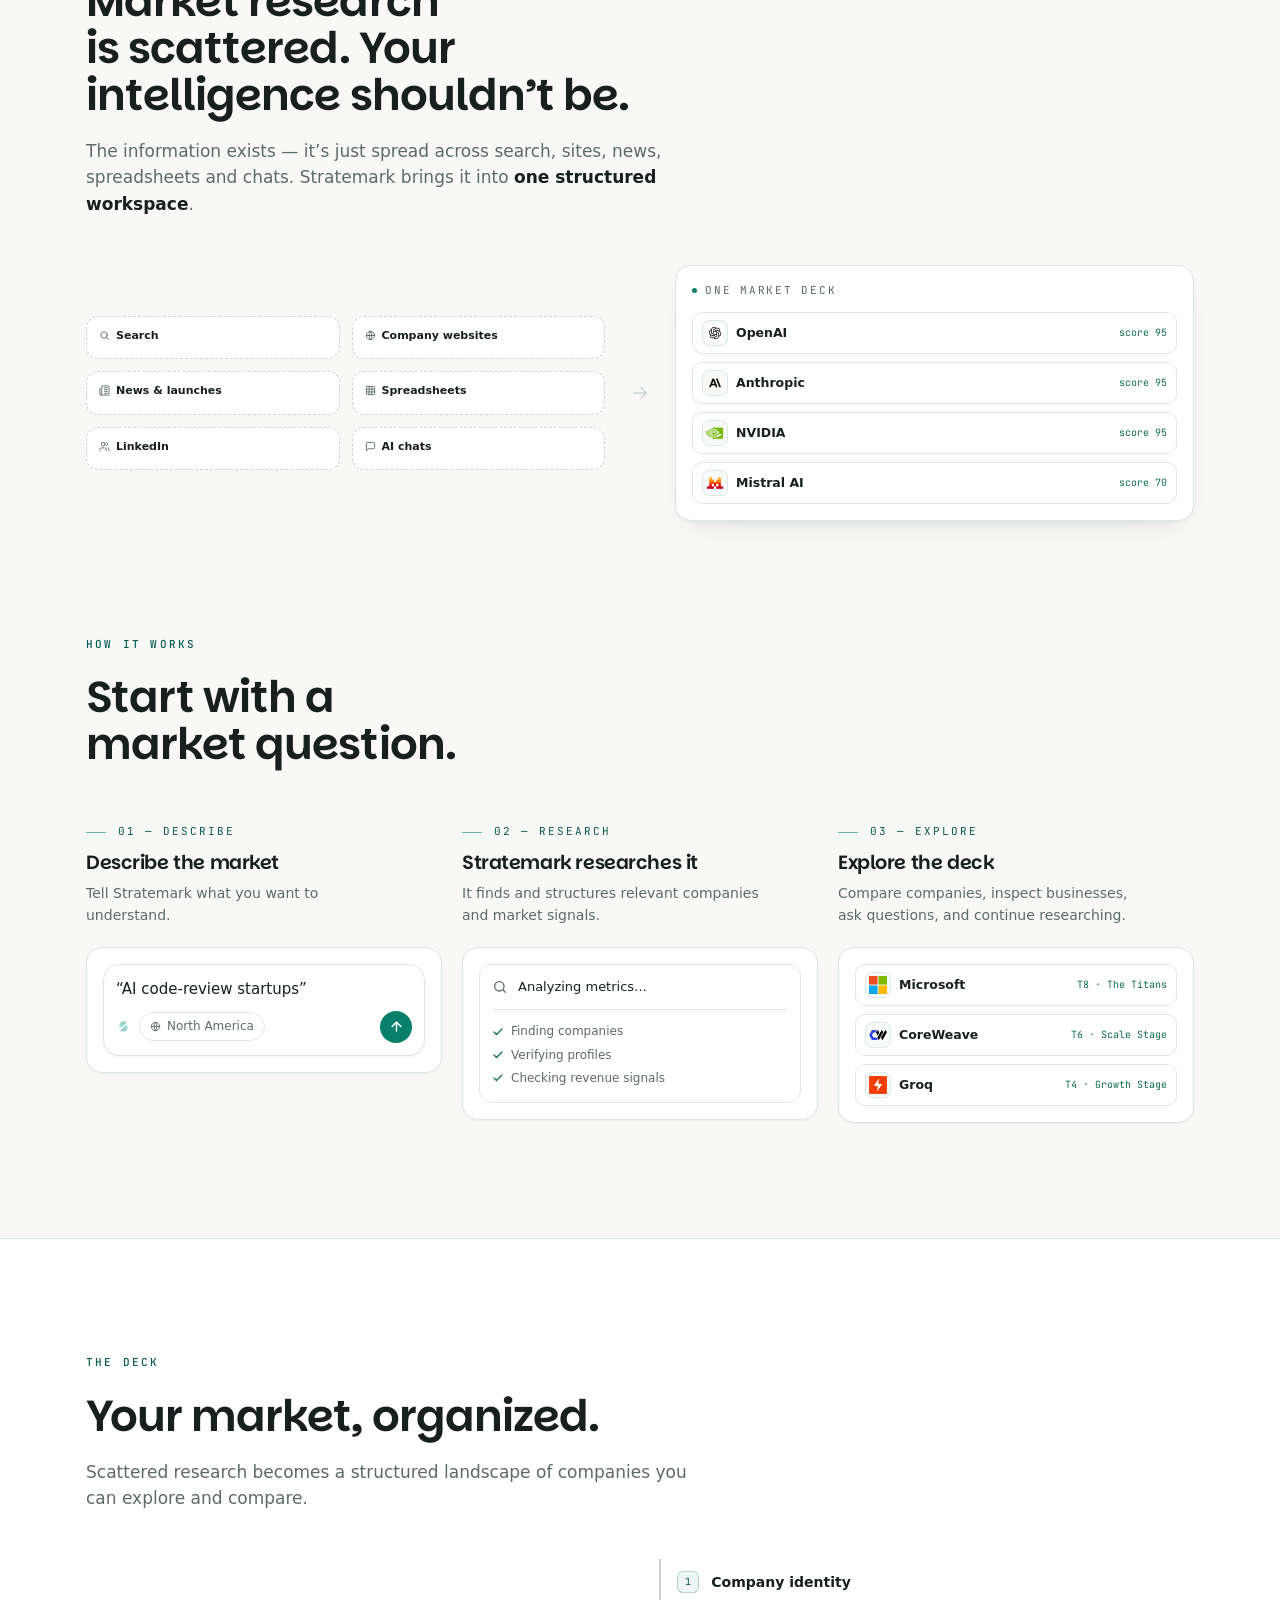
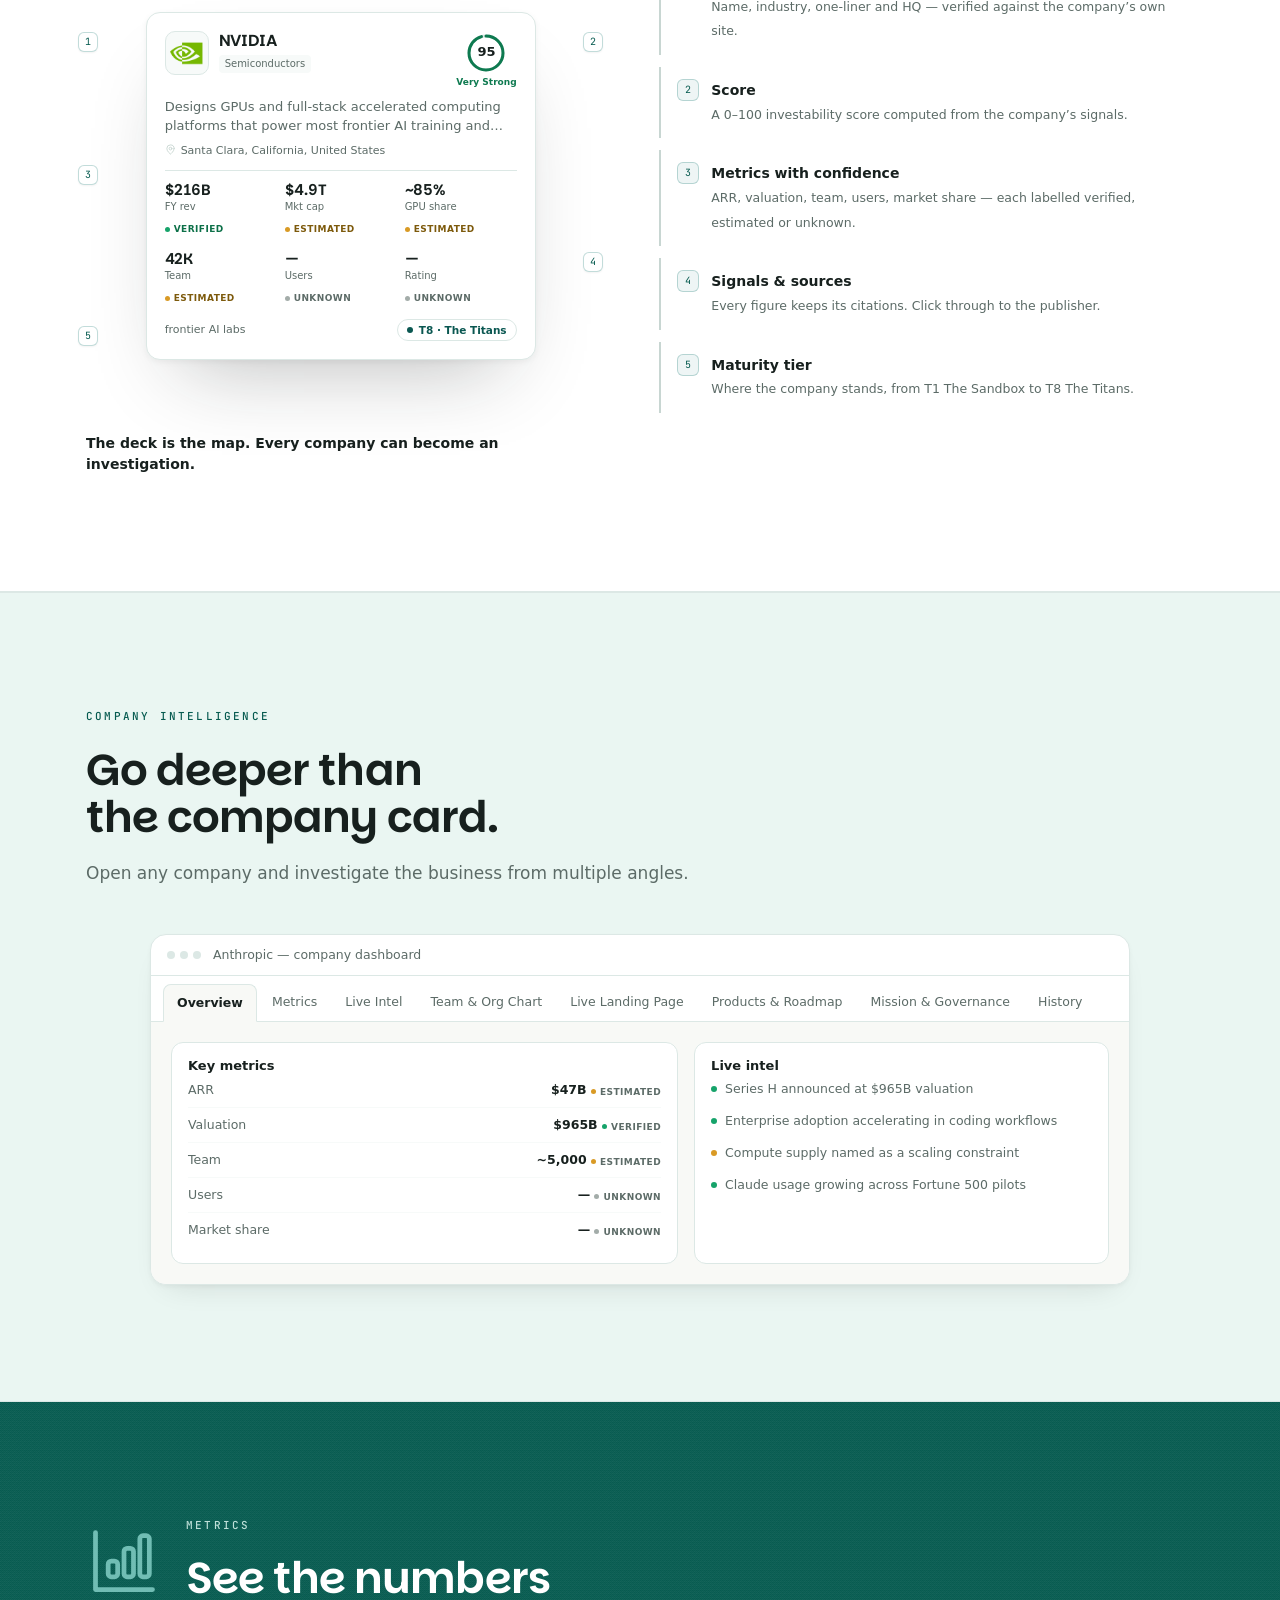
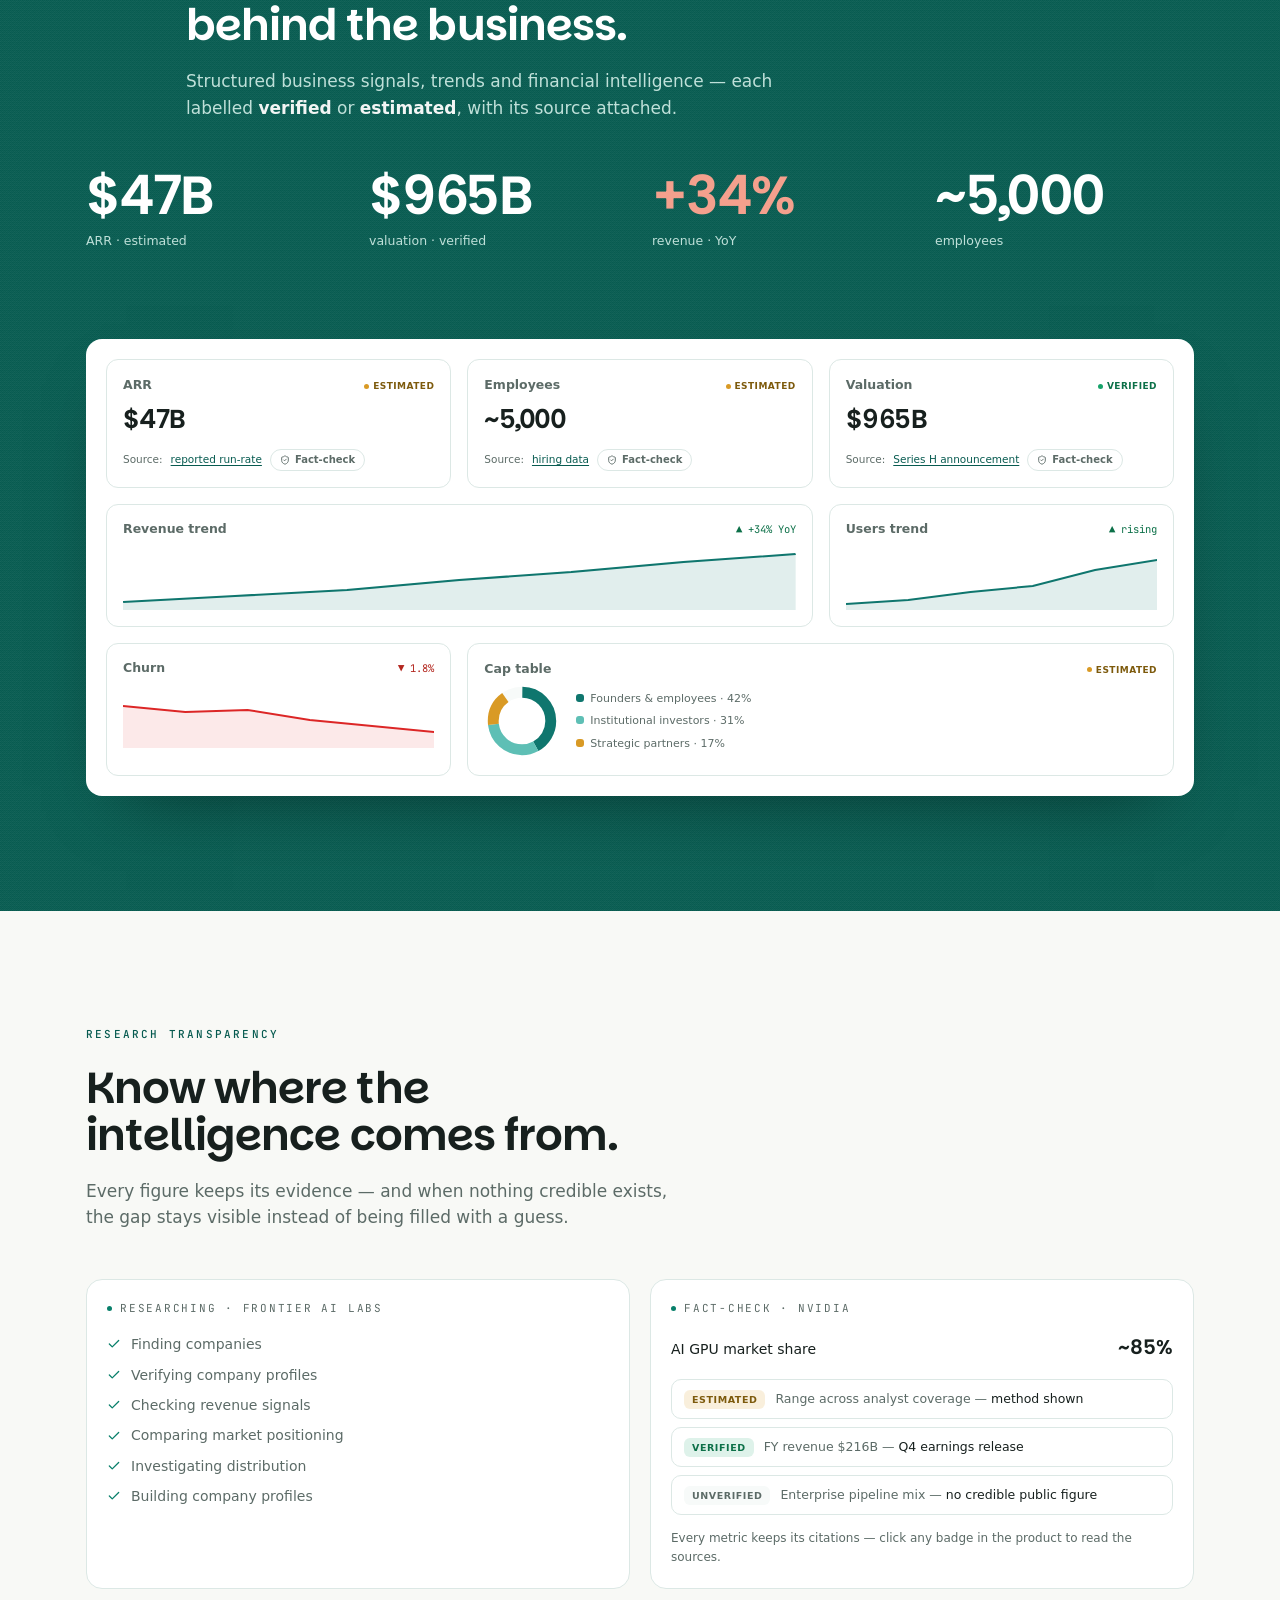
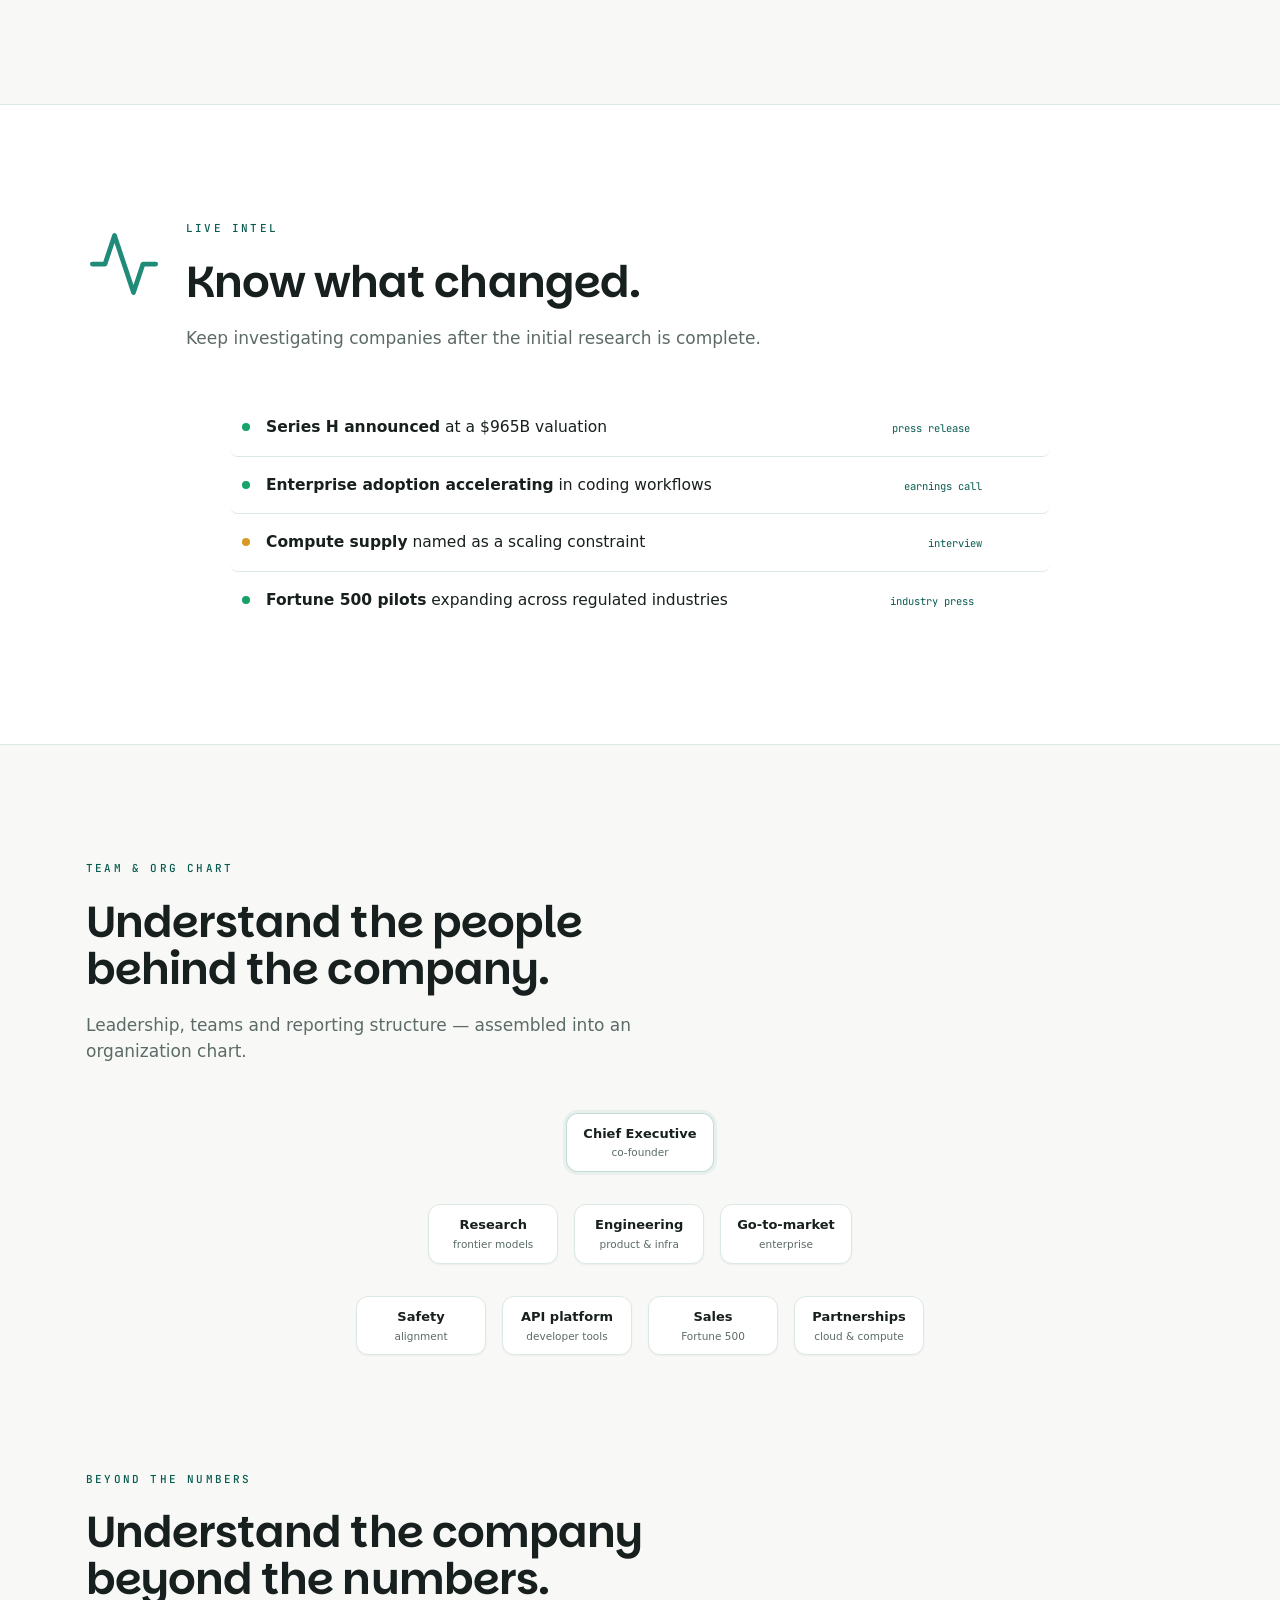
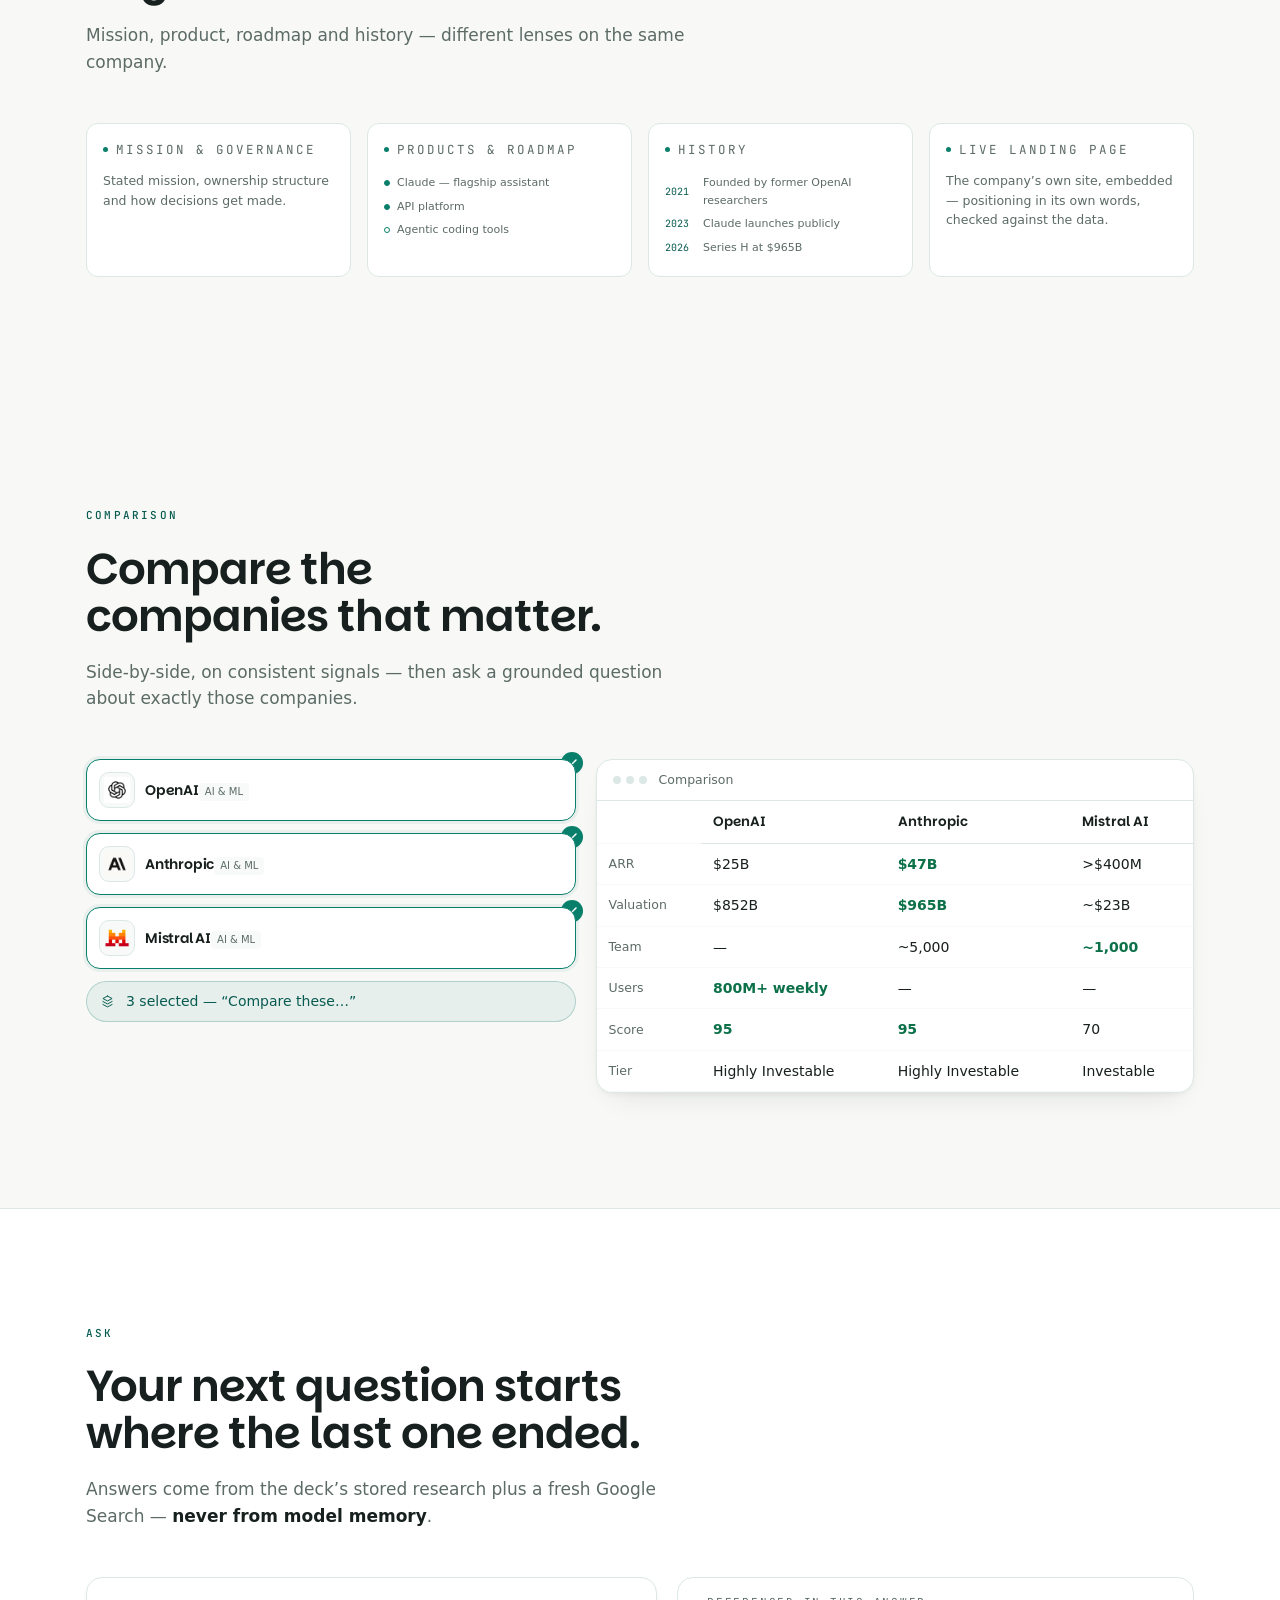
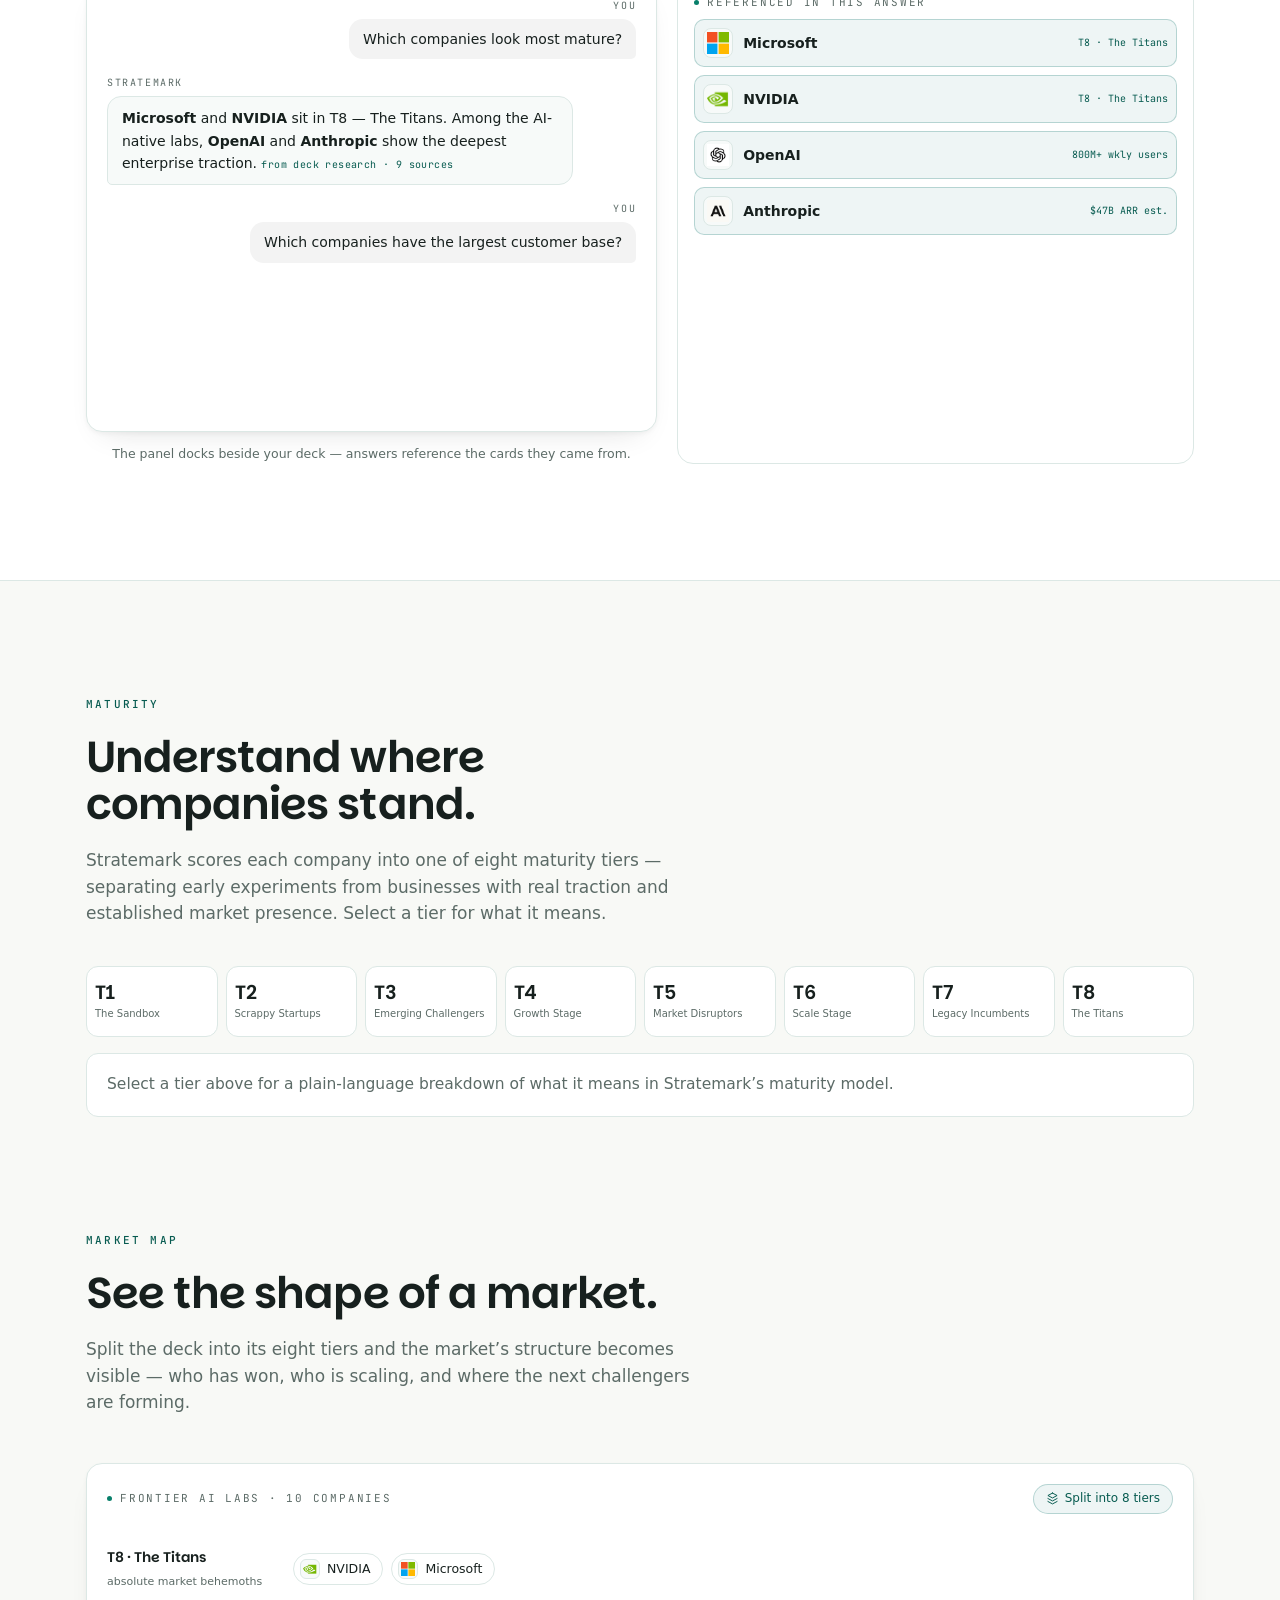
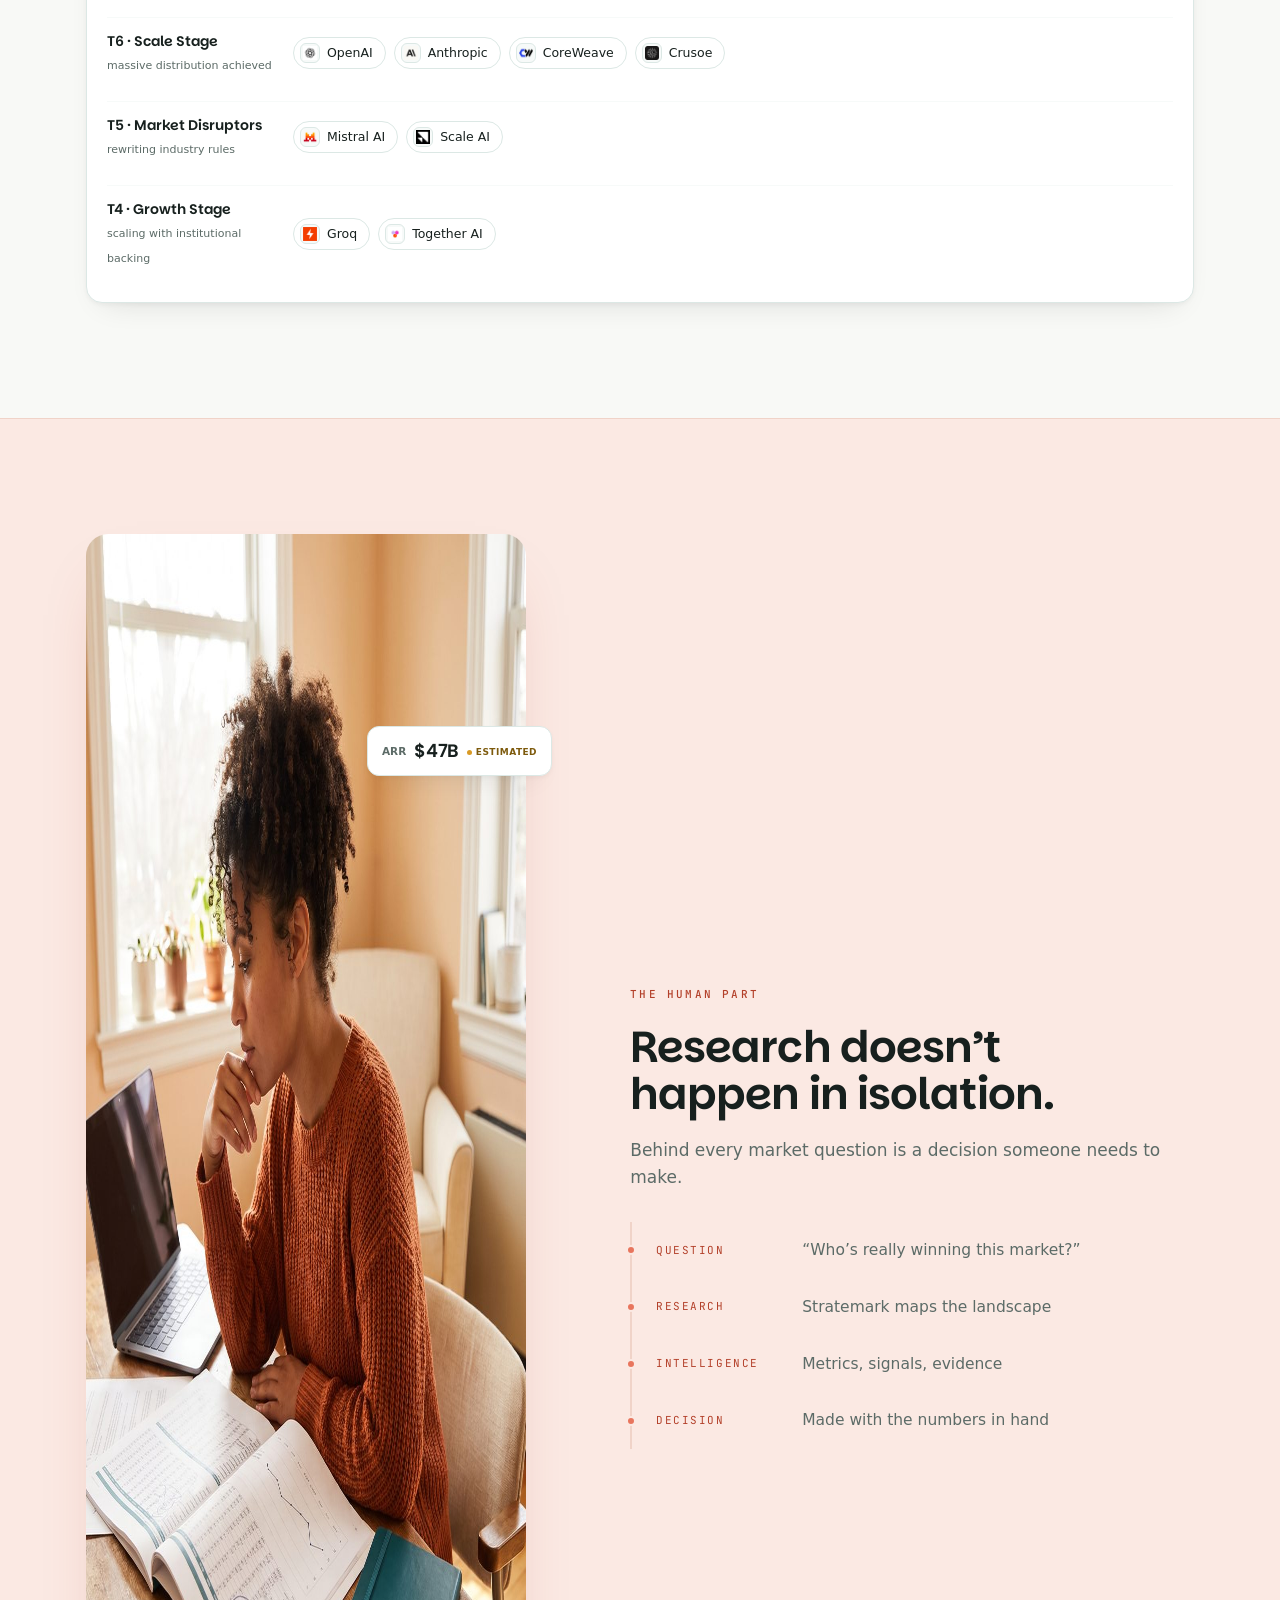
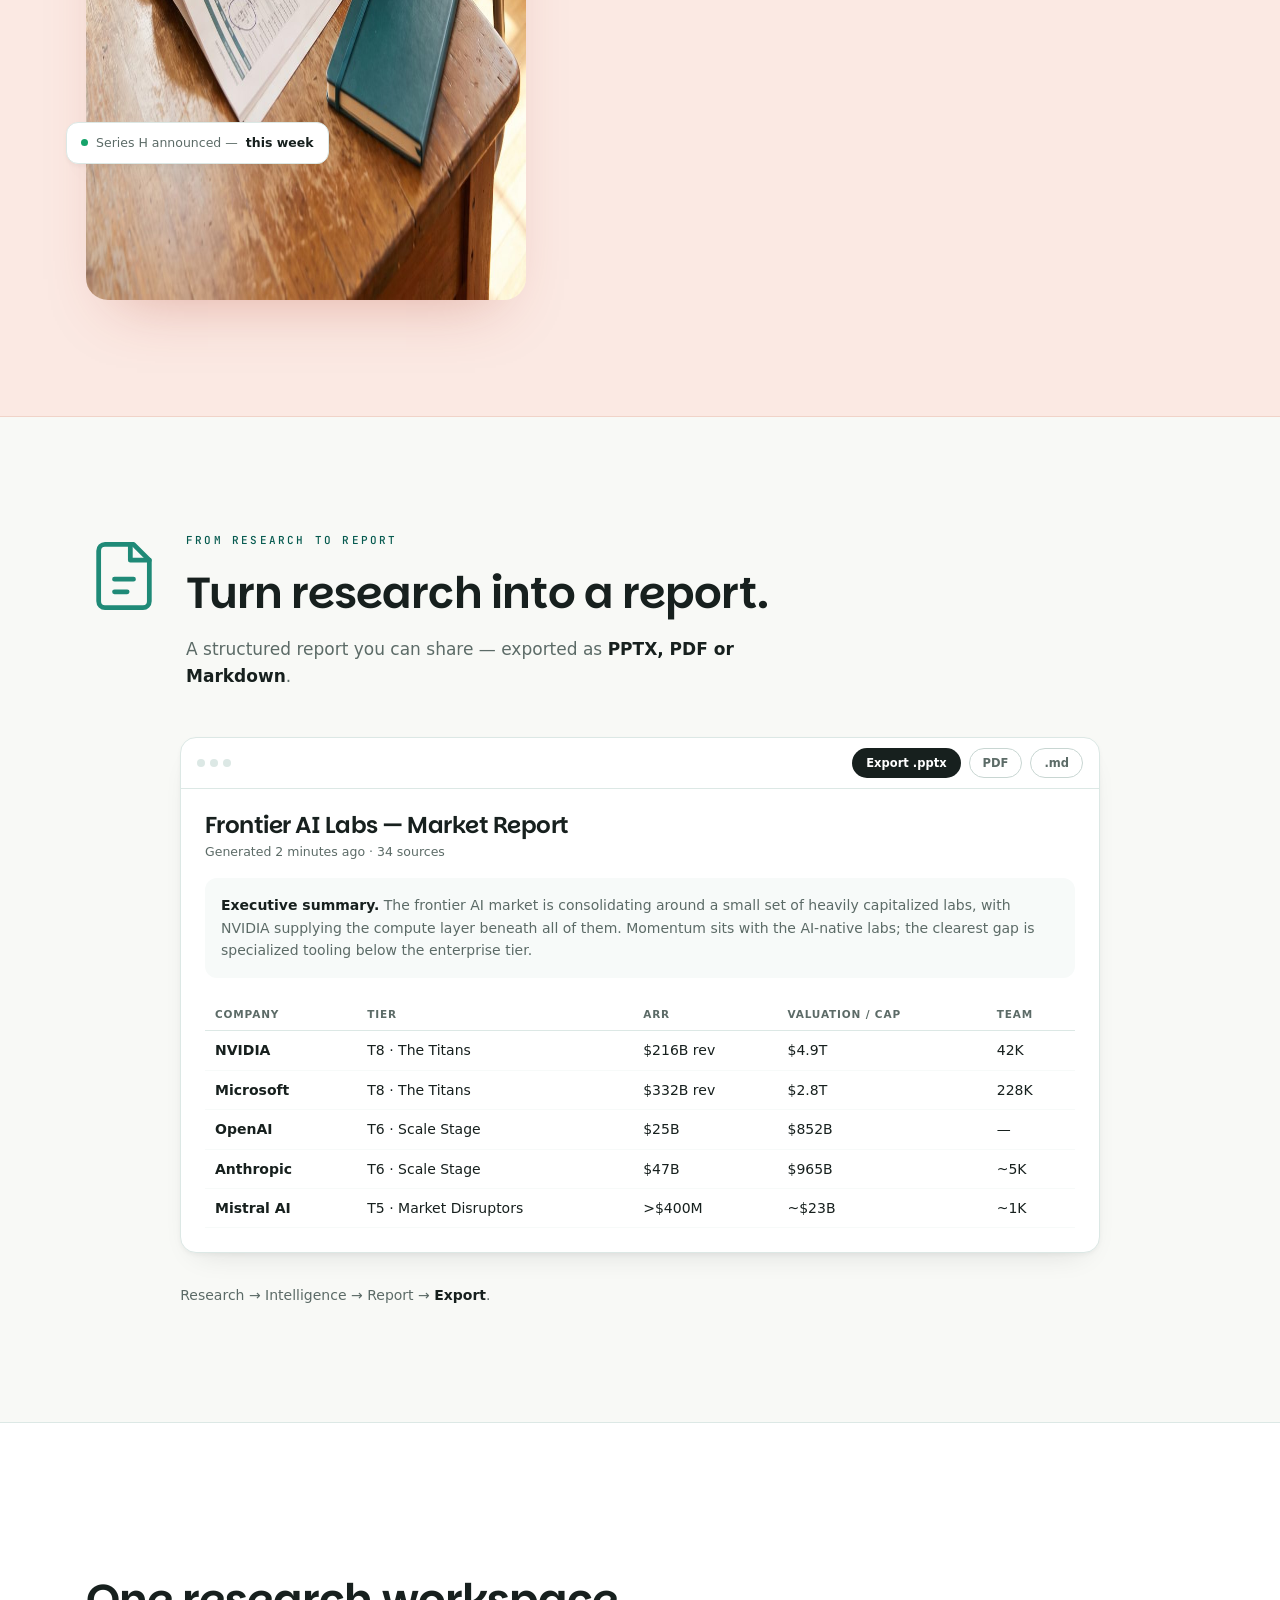
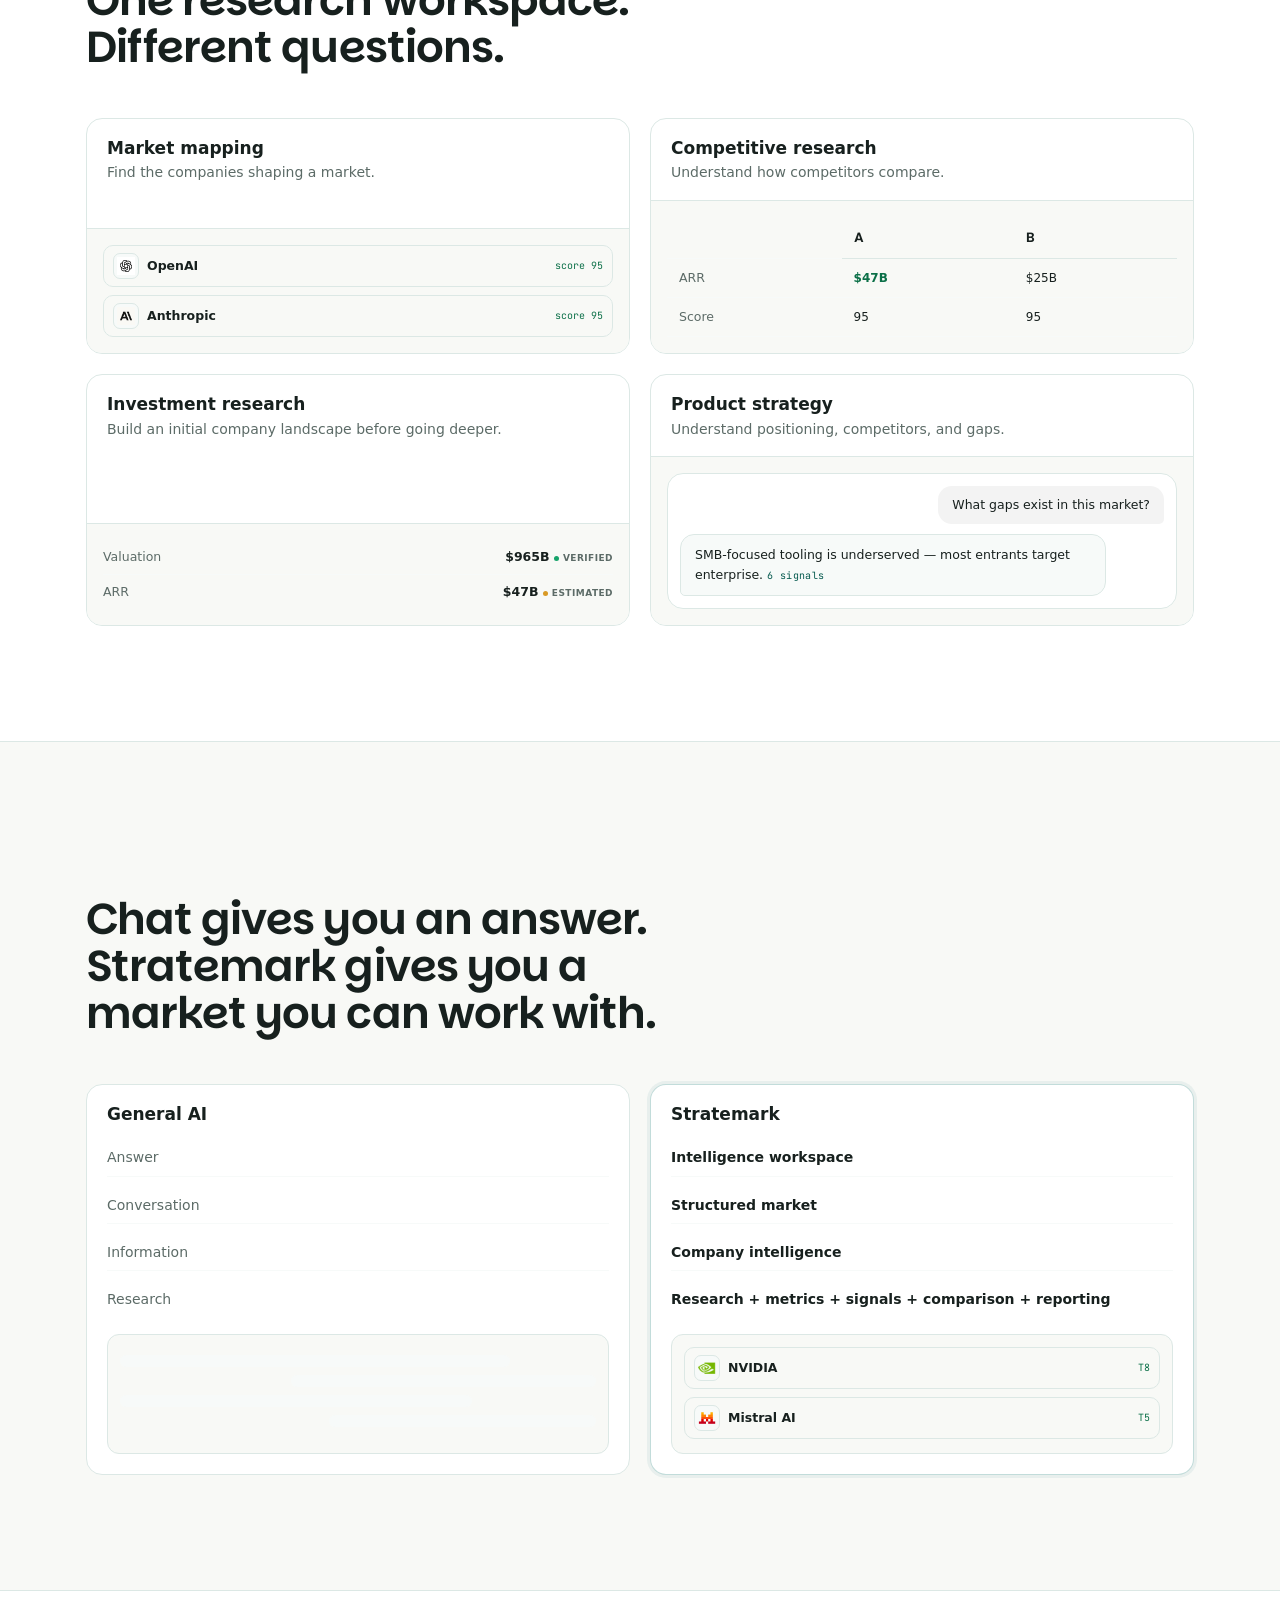
==== commit 4401ee78: "feat(landing-page): V5 — visual direction upgrade Teal retuned (#087F6A/#075B50) + selective warm co" ====
--- a/landing-page/site/index.html
+++ b/landing-page/site/index.html
@@ -22,21 +22,25 @@
    ========================================================================== */
 
 :root{
-  /* the product's light mode, verbatim (apps/web/src/index.css) */
-  --bg:#F4F8F7; --surface:#FFFFFF; --surface2:#F7FAF9;
+  /* the product's light mode, tuned to the V5 visual direction */
+  --bg:#F8F9F6; --mint:#EAF6F2; --surface:#FFFFFF; --surface2:#F7FAF9;
   --border:#DCE8E5; --border2:#C8D6D2;
-  --content:#171A19; --muted:#68716F;
-  --primary:#0F766E; --primary-deep:#0A5751;
+  --content:#17201E; --muted:#5C6B67;
+  --primary:#087F6A; --primary-deep:#075B50;
+  /* the warm register — human / editorial moments only */
+  --peach:#FBE9E3; --peach-line:#F0D3C8;
+  --coral:#E8755D; --coral-deep:#B3402A; --coral-soft:#F4A08D;
   --positive:#16A36A; --positive-text:#0C7048;
   --neutral:#D99A25;  --neutral-text:#7D5A0C;
   --negative:#E5484D;
   --wash:rgba(15,118,110,.07); --wash-line:rgba(15,118,110,.25);
 
-  /* ink for dark chapters (product dark mode is #0C0E0D warm near-black) */
+  /* dark chapters: hero keeps warm near-black; intelligence moments go dark teal */
   --ink:#0C0E0D; --ink2:#181B1A; --ink3:#242826;
-  --ink-line:rgba(244,248,247,.12);
-  --on-ink:#F2F5F4; --on-ink-muted:#A9B4B1;
-  --mint:#7CC8BF;
+  --ink-line:rgba(244,248,247,.14);
+  --on-ink:#F2F5F4; --on-ink-muted:#BFE0D9;
+  --teal-deep-bg:#075B50; --teal-deep-2:#0A6A5D;
+  --mint-accent:#7CC8BF;
 
   --t-mono:11px; --t-xs:12.5px; --t-sm:14px; --t-base:15.5px; --t-md:17px;
   --t-lg:clamp(17px,1.2vw,19.5px);
@@ -76,7 +80,7 @@
 table{border-collapse:collapse}
 ::selection{background:var(--primary);color:#fff}
 :focus-visible{outline:2px solid var(--primary);outline-offset:3px;border-radius:var(--r-sm)}
-.on-ink :focus-visible{outline-color:var(--mint)}
+.on-ink :focus-visible{outline-color:var(--mint-accent)}
 
 .skip{position:absolute;left:var(--s4);top:-100px;z-index:200;background:var(--content);color:#fff;padding:var(--s3) var(--s5);border-radius:var(--r-md);font-weight:600;font-size:var(--t-sm);transition:top .18s var(--ease)}
 .skip:focus{top:var(--s4)}
@@ -86,10 +90,10 @@
 /* ----------------------------------------------------------- primitives -- */
 .kicker{
   font-family:"JetBrains Mono",ui-monospace,monospace;font-size:var(--t-mono);
-  font-weight:500;letter-spacing:.2em;text-transform:uppercase;color:var(--primary);
+  font-weight:500;letter-spacing:.2em;text-transform:uppercase;color:var(--primary-deep);
   margin:0 0 var(--s5);
 }
-.on-ink .kicker{color:var(--mint)}
+.on-ink .kicker{color:var(--on-ink-muted)}
 .h2{font-size:var(--t-h2);max-width:22ch}
 .lede{margin-top:var(--s5);font-size:var(--t-lg);line-height:1.55;color:var(--muted);max-width:56ch}
 .lede strong{color:var(--content);font-weight:600}
@@ -113,7 +117,7 @@
 .btn-sm{padding:9px 17px;font-size:var(--t-sm)}
 .btn:active{transform:translateY(0)}
 .on-ink .btn-primary{background:#fff;color:var(--ink)}
-.on-ink .btn-primary:hover{background:var(--mint);color:var(--ink)}
+.on-ink .btn-primary:hover{background:var(--mint-accent);color:var(--ink)}
 .on-ink .btn-ghost{background:rgba(255,255,255,.06);color:#fff;border-color:rgba(255,255,255,.24);box-shadow:none}
 .on-ink .btn-ghost:hover{background:rgba(255,255,255,.12);border-color:rgba(255,255,255,.5)}
 
@@ -181,7 +185,7 @@
 .hero .bloom{position:absolute;top:-24%;left:50%;width:min(1180px,120%);aspect-ratio:1;transform:translateX(-50%);z-index:-2;pointer-events:none;background:url("[data-uri]") center/100% 100% no-repeat;opacity:.85}
 .hero .grain{position:absolute;inset:0;z-index:-1;pointer-events:none;opacity:.5;background:url("[data-uri]") repeat}
 .hero .dissolve{position:absolute;left:0;right:0;bottom:0;height:300px;z-index:-1;pointer-events:none;background:url("[data-uri]") repeat-x bottom left;background-size:64px 300px}
-.hero .kicker{color:var(--mint)}
+.hero .kicker{color:var(--mint-accent)}
 .hero h1{font-size:var(--t-h1);letter-spacing:-.028em;line-height:1.05;max-width:19ch;margin-inline:auto;color:#fff}
 .hero .lede{margin-inline:auto;color:#B7C2BF;max-width:58ch}
 .hero .lede strong{color:#fff}
@@ -377,9 +381,86 @@
 .rep-table td{padding:8px 10px;border-bottom:1px solid var(--surface2);font-variant-numeric:tabular-nums}
 .rep-table td:first-child{font-weight:600}
 
+/* ------------------------------------------------ icon + typography head -- */
+.icon-head{display:grid;grid-template-columns:auto minmax(0,1fr);gap:var(--s6);align-items:start}
+.big-icon{width:76px;height:76px;flex:none;color:var(--primary);opacity:.9;margin-top:6px}
+.big-icon svg{width:100%;height:100%}
+.on-ink .big-icon{color:var(--mint-accent)}
+@media (max-width:700px){.icon-head{grid-template-columns:1fr}.big-icon{width:56px;height:56px}}
+
+/* big editorial numbers (dark metrics chapter) */
+.bignum-row{
+  margin-top:var(--s12);display:grid;grid-template-columns:repeat(4,minmax(0,1fr));
+  gap:var(--s6);padding-bottom:var(--s10);
+}
+.bignum b{display:block;font-family:Parkinsans,sans-serif;font-weight:600;
+  font-size:clamp(34px,4.2vw,60px);letter-spacing:-.03em;line-height:1;color:#fff}
+.bignum b.coral{color:var(--coral-soft)}
+.bignum span{display:block;margin-top:var(--s2);font-size:var(--t-xs);color:var(--on-ink-muted)}
+@media (max-width:900px){.bignum-row{grid-template-columns:repeat(2,minmax(0,1fr))}}
+
+/* white metric panel inside the dark chapter */
+.metrics-grid.on-panel{background:var(--surface);color:var(--content);border-radius:var(--r-lg);padding:var(--s5);box-shadow:0 30px 70px -40px rgba(0,0,0,.5)}
+
+/* evidence, light mode */
+.evidence-light .epanel{background:var(--surface);border-color:var(--border)}
+.evidence-light .epanel .pane-label{color:var(--muted)}
+.evidence-light .epanel .pane-label i{background:var(--primary)}
+.evidence-light .echecks{color:var(--muted)}
+.evidence-light .echecks svg{color:var(--primary)}
+.evidence-light .src-row{border-color:var(--border);color:var(--muted)}
+.evidence-light .src-row b{color:var(--content)}
+.evidence-light .metric-line{color:var(--content)}
+.evidence-light .badge-v{background:rgba(22,163,106,.14);color:#0C7048}
+.evidence-light .badge-e{background:rgba(217,154,37,.16);color:#7D5A0C}
+.evidence-light .badge-u{background:var(--surface2);color:var(--muted)}
+.evidence-light .epanel p{color:var(--muted)}
+
+/* human / editorial (peach) */
+.peach{background:var(--peach);border-block:1px solid var(--peach-line)}
+.peach .kicker{color:var(--coral-deep)}
+.peach .lede{color:#5C6B67}
+.human-grid{display:grid;grid-template-columns:minmax(0,.92fr) minmax(0,1.08fr);gap:clamp(36px,5vw,80px);align-items:center}
+.human-photo{position:relative;margin:0;max-width:440px}
+.human-photo img{width:100%;border-radius:var(--r-xl);box-shadow:0 30px 60px -30px rgba(179,64,42,.35)}
+.float-chip{
+  position:absolute;display:flex;align-items:center;gap:8px;
+  background:var(--surface);border:1px solid var(--border);border-radius:12px;
+  padding:10px 14px;font-size:12.5px;box-shadow:var(--sh-md);
+}
+.chip-metric{right:-26px;top:14%}
+.chip-metric .fc-k{font-size:10.5px;font-weight:600;color:var(--muted)}
+.chip-metric .fc-v{font-family:Parkinsans,sans-serif;font-weight:600;font-size:18px;letter-spacing:-.02em}
+.chip-signal{left:-20px;bottom:10%;color:var(--muted)}
+.chip-signal i{width:7px;height:7px;border-radius:50%;background:var(--positive);flex:none}
+.chip-signal b{color:var(--content);font-weight:600}
+.js .float-chip{opacity:0;transform:translateY(8px)}
+.js .float-chip.in{opacity:1;transform:none;transition:opacity .5s var(--ease) .3s,transform .5s var(--ease) .3s}
+.decision-flow{margin-top:var(--s8);display:grid;gap:0;counter-reset:df}
+.decision-flow li{
+  position:relative;display:grid;grid-template-columns:130px minmax(0,1fr);gap:var(--s4);
+  padding:var(--s4) 0 var(--s4) var(--s6);font-size:var(--t-base);color:#5C6B67;
+  border-left:2px solid var(--peach-line);
+}
+.decision-flow li::before{
+  content:"";position:absolute;left:-6px;top:50%;transform:translateY(-50%);
+  width:10px;height:10px;border-radius:50%;background:var(--coral);border:2px solid var(--peach);
+}
+.decision-flow span{font-family:"JetBrains Mono",monospace;font-size:var(--t-mono);
+  letter-spacing:.14em;text-transform:uppercase;color:var(--coral-deep);align-self:center}
+@media (max-width:1000px){
+  .human-grid{grid-template-columns:1fr}
+  .human-photo{margin-inline:auto}
+  .chip-metric{right:-8px}
+  .chip-signal{left:-8px}
+}
+@media (max-width:640px){
+  .decision-flow li{grid-template-columns:1fr;gap:2px}
+}
+
 /* -------------------------------------------------------------- sections -- */
 section{padding-block:var(--band)}
-.on-ink{position:relative;background:var(--ink);color:var(--on-ink);isolation:isolate}
+.on-ink{position:relative;background:var(--teal-deep-bg);color:var(--on-ink);isolation:isolate}
 .on-ink::before{content:"";position:absolute;inset:0;z-index:-1;pointer-events:none;opacity:.42;background:url("[data-uri]") repeat}
 .on-ink h2,.on-ink h3{color:#fff}
 
@@ -458,10 +539,10 @@
 .evidence{margin-top:var(--s12);display:grid;grid-template-columns:minmax(0,1fr) minmax(0,1fr);gap:var(--s5);align-items:stretch}
 .epanel{border:1px solid var(--ink-line);border-radius:var(--r-lg);background:var(--ink2);padding:var(--s5)}
 .epanel .pane-label{color:var(--on-ink-muted)}
-.epanel .pane-label i{background:var(--mint)}
+.epanel .pane-label i{background:var(--mint-accent)}
 .echecks{margin-top:var(--s4);display:grid;gap:8px;font-size:var(--t-sm);color:var(--on-ink-muted)}
 .echecks .row{display:flex;align-items:center;gap:10px}
-.echecks svg{width:14px;height:14px;color:var(--mint);flex:none}
+.echecks svg{width:14px;height:14px;color:var(--mint-accent);flex:none}
 .js .echecks .row{opacity:0;transform:translateX(-6px)}
 .js .echecks .row.in{opacity:1;transform:none;transition:opacity .45s var(--ease),transform .45s var(--ease)}
 .esrc{margin-top:var(--s4);display:grid;gap:8px}
@@ -667,7 +748,7 @@
 @media (prefers-reduced-motion:reduce){
   html{scroll-behavior:auto}
   *,*::before,*::after{animation-duration:.001ms !important;animation-iteration-count:1 !important;transition-duration:.001ms !important}
-  .js [data-r],.js .dpop,.js .frag,.js .chat .msg,.js .echecks .row,.js .chip-co,.js .mcell{opacity:1;transform:none}
+  .js [data-r],.js .dpop,.js .frag,.js .chat .msg,.js .echecks .row,.js .chip-co,.js .mcell,.js .float-chip{opacity:1;transform:none}
 }
 @media print{
   .nav,.hero-actions,.final,.skip{display:none}
@@ -942,7 +1023,7 @@
 </section>
 
 <!-- ========================================= 05 · COMPANY INTELLIGENCE === -->
-<section>
+<section style="background:var(--mint);border-block:1px solid var(--border)">
   <div class="wrap">
     <p class="kicker" data-r>Company intelligence</p>
     <h2 class="h2" data-r>Go deeper than the company card.</h2>
@@ -983,15 +1064,26 @@
 </section>
 
 <!-- ===================================================== 06 · METRICS === -->
-<section style="padding-top:0">
-  <div class="wrap">
-    <p class="kicker" data-r>Metrics</p>
-    <h2 class="h2" data-r>See the numbers behind the business.</h2>
-    <p class="lede" data-r>
-      Structured business signals, trends and financial intelligence — each labelled
-      <strong>verified</strong> or <strong>estimated</strong>, with its source attached.
-    </p>
-    <div class="metrics-grid" id="metrics" aria-label="The Metrics tab: ARR, employees, revenue trend, users trend, churn and cap table for Anthropic.">
+<section class="on-ink">
+  <div class="wrap">
+    <div class="icon-head" data-r>
+      <span class="big-icon" aria-hidden="true"><svg viewBox="0 0 24 24" fill="none" stroke="currentColor" stroke-width="1.5" stroke-linecap="round" stroke-linejoin="round" aria-hidden="true"><path d="M3 3v18h18"/><rect x="7" y="12" width="3" height="5" rx="1"/><rect x="12" y="8" width="3" height="9" rx="1"/><rect x="17" y="4" width="3" height="13" rx="1"/></svg></span>
+      <div>
+        <p class="kicker">Metrics</p>
+        <h2 class="h2">See the numbers behind the business.</h2>
+        <p class="lede">
+          Structured business signals, trends and financial intelligence — each labelled
+          <strong>verified</strong> or <strong>estimated</strong>, with its source attached.
+        </p>
+      </div>
+    </div>
+    <div class="bignum-row" data-r aria-label="Anthropic headline metrics">
+      <div class="bignum"><b class="num">$47B</b><span>ARR · estimated</span></div>
+      <div class="bignum"><b class="num">$965B</b><span>valuation · verified</span></div>
+      <div class="bignum"><b class="num coral">+34%</b><span>revenue · YoY</span></div>
+      <div class="bignum"><b class="num">~5,000</b><span>employees</span></div>
+    </div>
+    <div class="metrics-grid on-panel" id="metrics" aria-label="The Metrics tab: ARR, employees, revenue trend, users trend, churn and cap table for Anthropic.">
       <div class="mcell">
         <div class="head"><h4>ARR</h4><span class="conf conf-e">estimated</span></div>
         <p class="big num">$47B</p>
@@ -1049,7 +1141,7 @@
 </section>
 
 <!-- ==================================== 07 · RESEARCH TRANSPARENCY (ink) === -->
-<section class="on-ink" id="research">
+<section id="research" class="evidence-light">
   <div class="wrap">
     <p class="kicker" data-r>Research transparency</p>
     <h2 class="h2" data-r>Know where the intelligence comes from.</h2>
@@ -1077,7 +1169,7 @@
           <div class="src-row"><span class="badge badge-v">Verified</span><span>FY revenue $216B — <b>Q4 earnings release</b></span></div>
           <div class="src-row"><span class="badge badge-u">Unverified</span><span>Enterprise pipeline mix — <b>no credible public figure</b></span></div>
         </div>
-        <p style="margin-top:14px;font-size:12px;color:var(--on-ink-muted)">
+        <p style="margin-top:14px;font-size:12px">
           Every metric keeps its citations — click any badge in the product to read the sources.
         </p>
       </div>
@@ -1088,11 +1180,14 @@
 <!-- ================================================== 08 · LIVE INTEL === -->
 <section style="background:var(--surface);border-block:1px solid var(--border)">
   <div class="wrap">
-    <p class="kicker" data-r>Live intel</p>
-    <h2 class="h2" data-r>Know what changed.</h2>
-    <p class="lede" data-r>
-      Keep investigating companies after the initial research is complete.
-    </p>
+    <div class="icon-head" data-r>
+      <span class="big-icon" aria-hidden="true"><svg viewBox="0 0 24 24" fill="none" stroke="currentColor" stroke-width="1.5" stroke-linecap="round" stroke-linejoin="round" aria-hidden="true"><path d="M22 12h-4l-3 9L9 3l-3 9H2"/></svg></span>
+      <div>
+        <p class="kicker">Live intel</p>
+        <h2 class="h2">Know what changed.</h2>
+        <p class="lede">Keep investigating companies after the initial research is complete.</p>
+      </div>
+    </div>
     <div class="intel" data-r aria-label="Live Intel: recent developments for Anthropic with publishers.">
       <div class="intel-row"><span class="d" aria-hidden="true"></span><span><b>Series H announced</b> at a $965B valuation</span><span class="pub">press release</span><span class="when">this week</span></div>
       <div class="intel-row"><span class="d" aria-hidden="true"></span><span><b>Enterprise adoption accelerating</b> in coding workflows</span><span class="pub">earnings call</span><span class="when">2w ago</span></div>
@@ -1342,14 +1437,46 @@
   </div>
 </section>
 
+<!-- ================================================ 11b · THE HUMAN === -->
+<section class="peach">
+  <div class="wrap">
+    <div class="human-grid">
+      <figure class="human-photo" data-r>
+        <img src="[data-uri]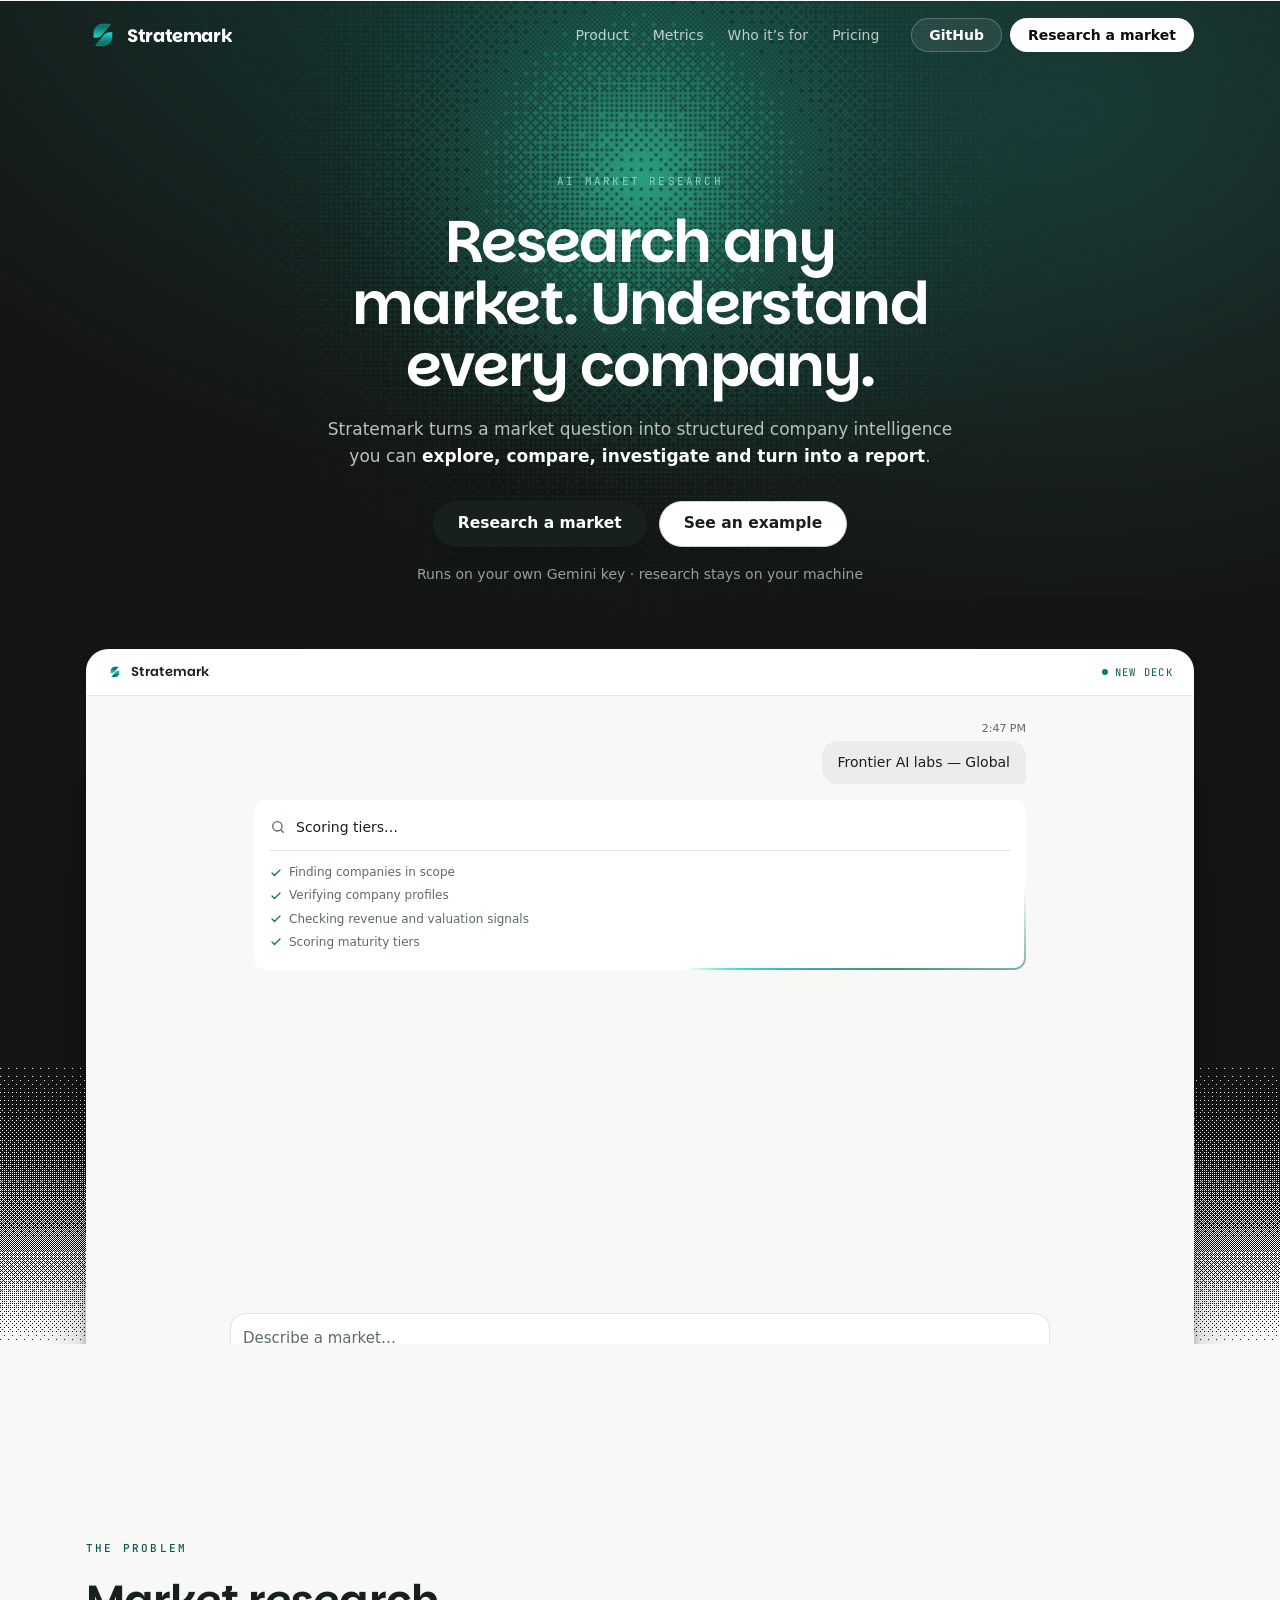
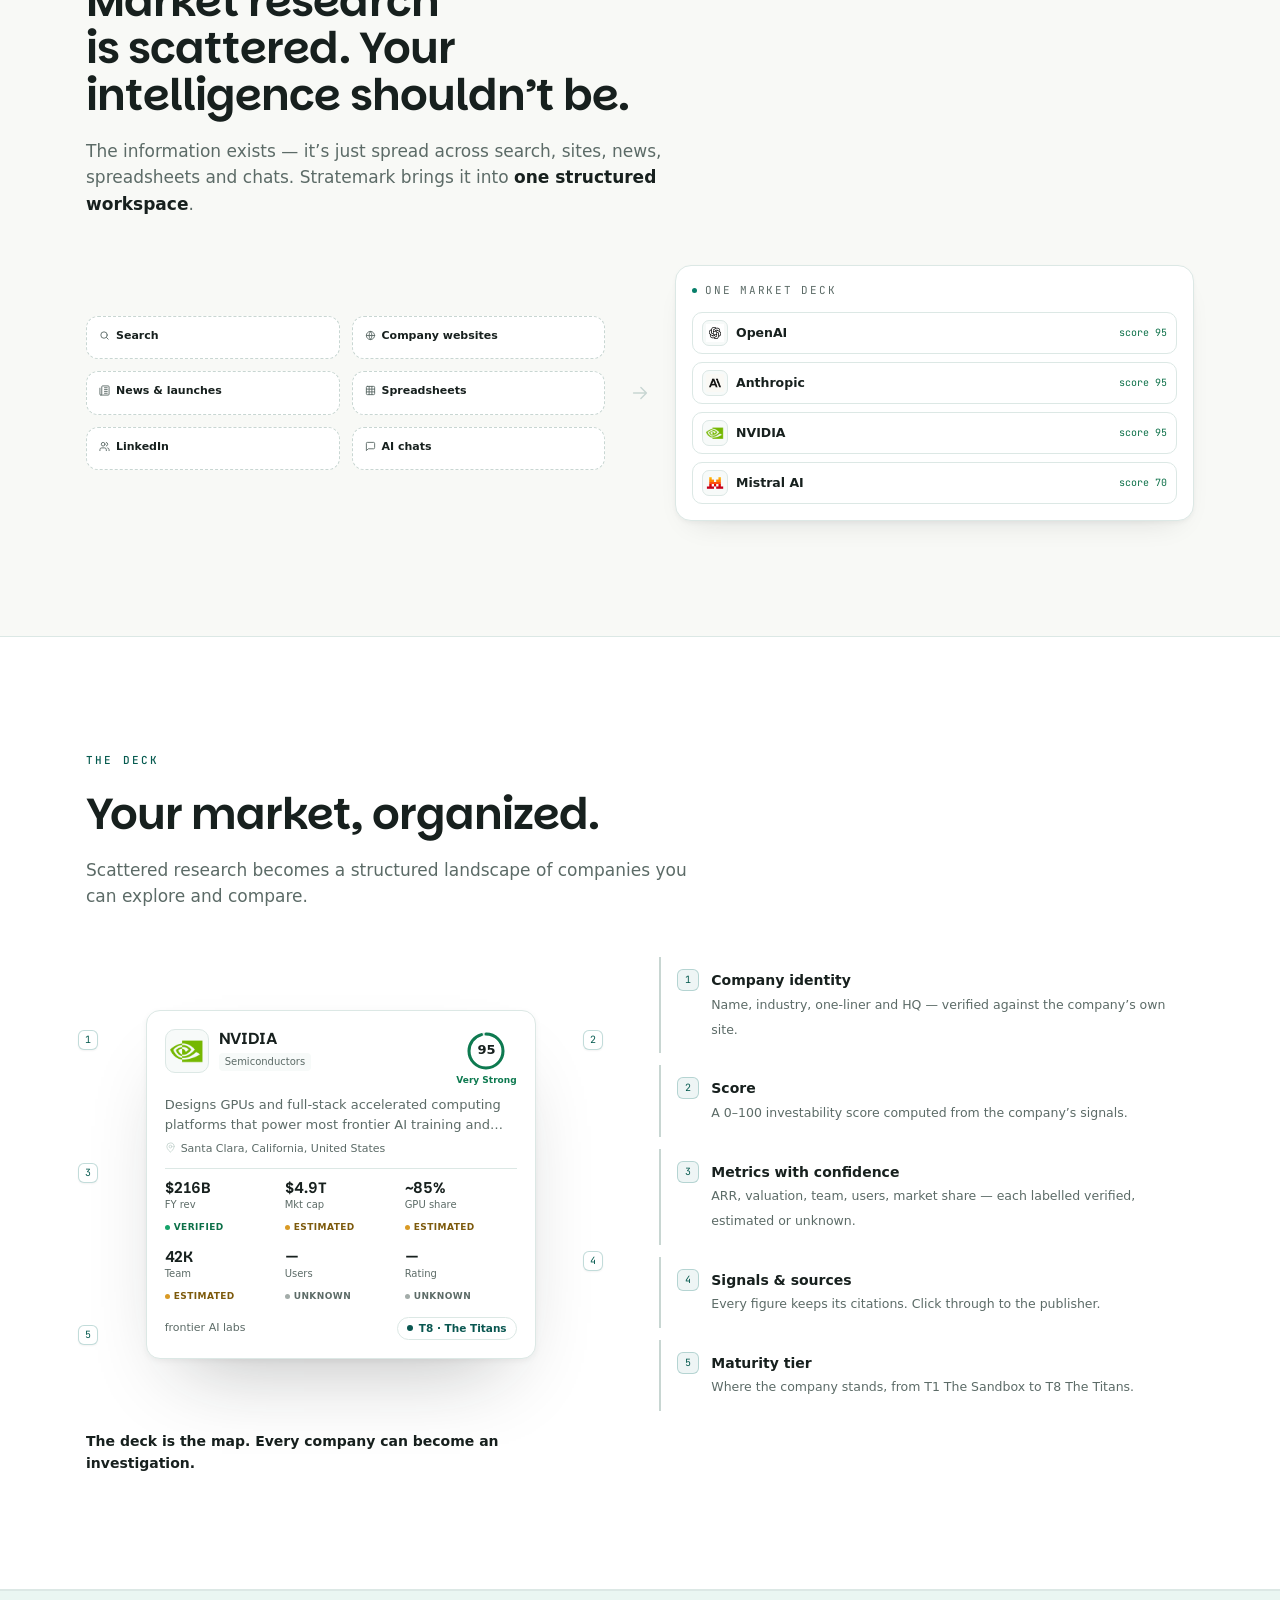
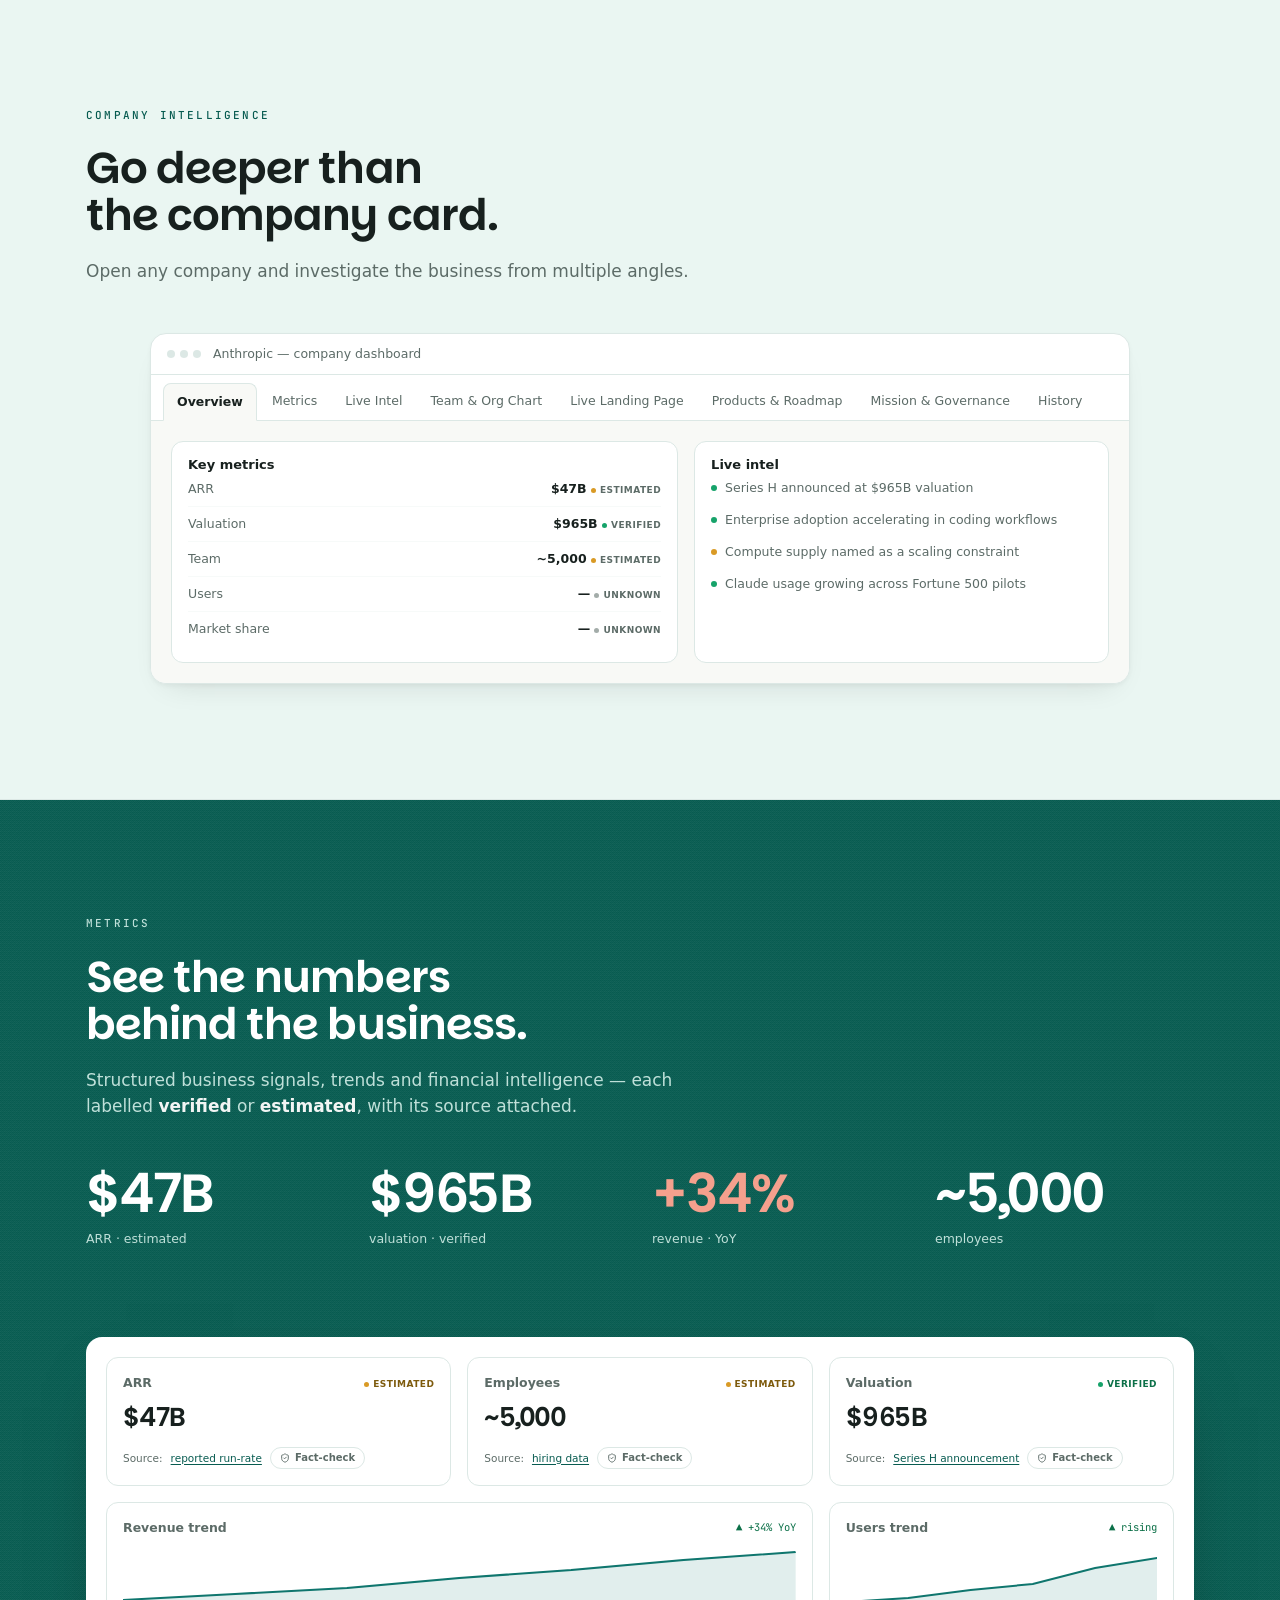
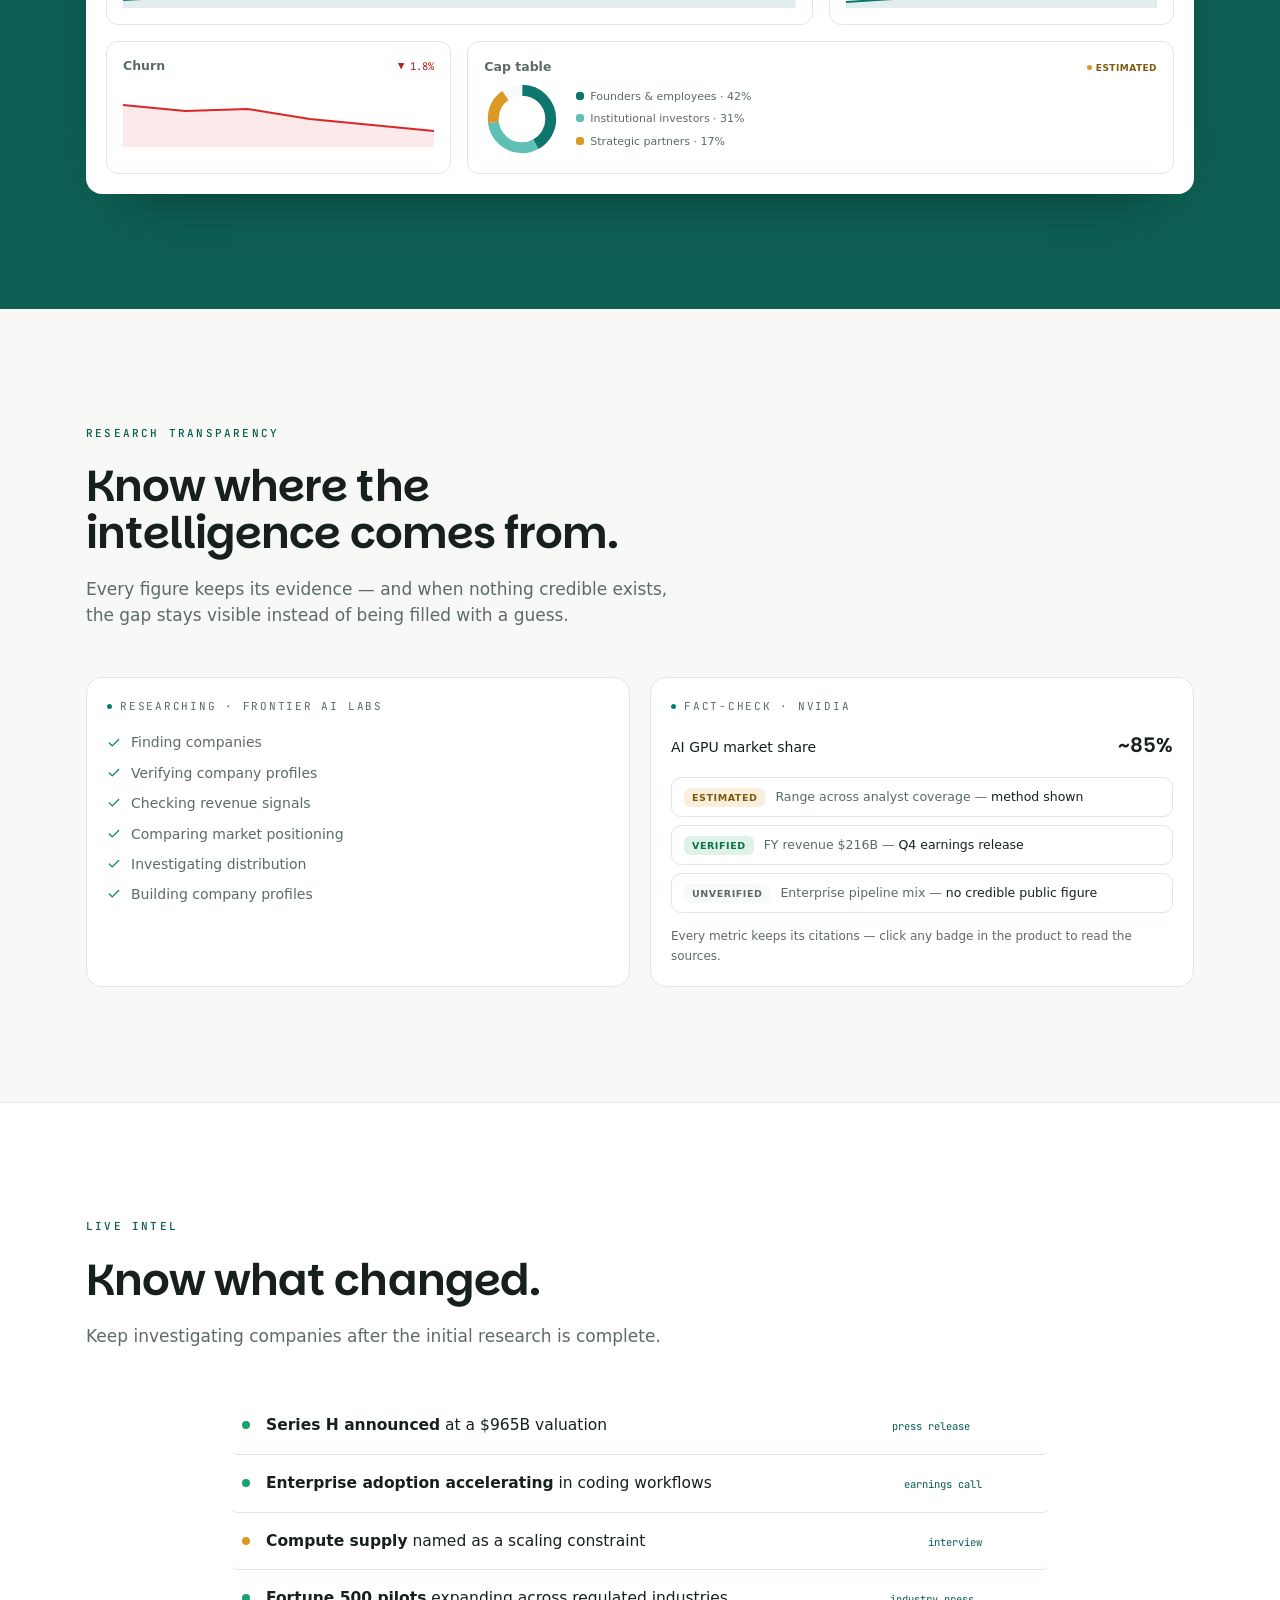
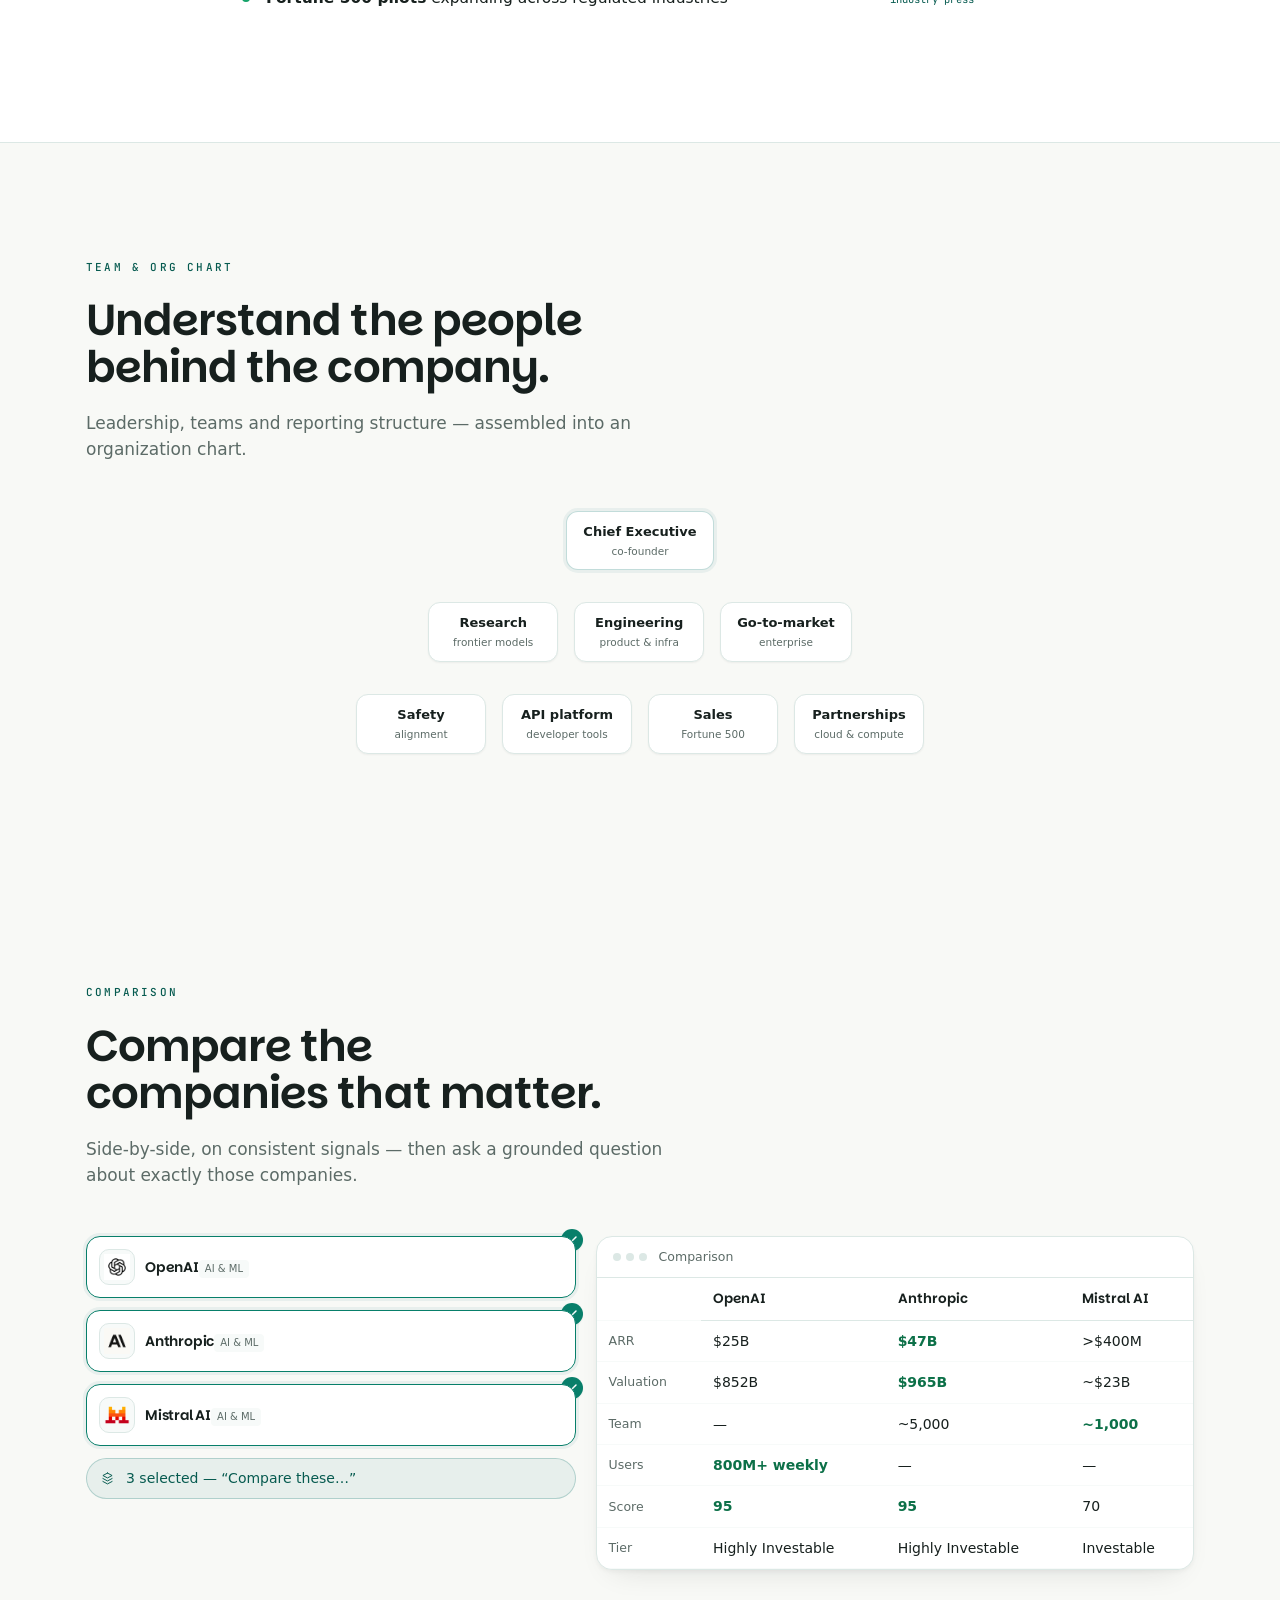
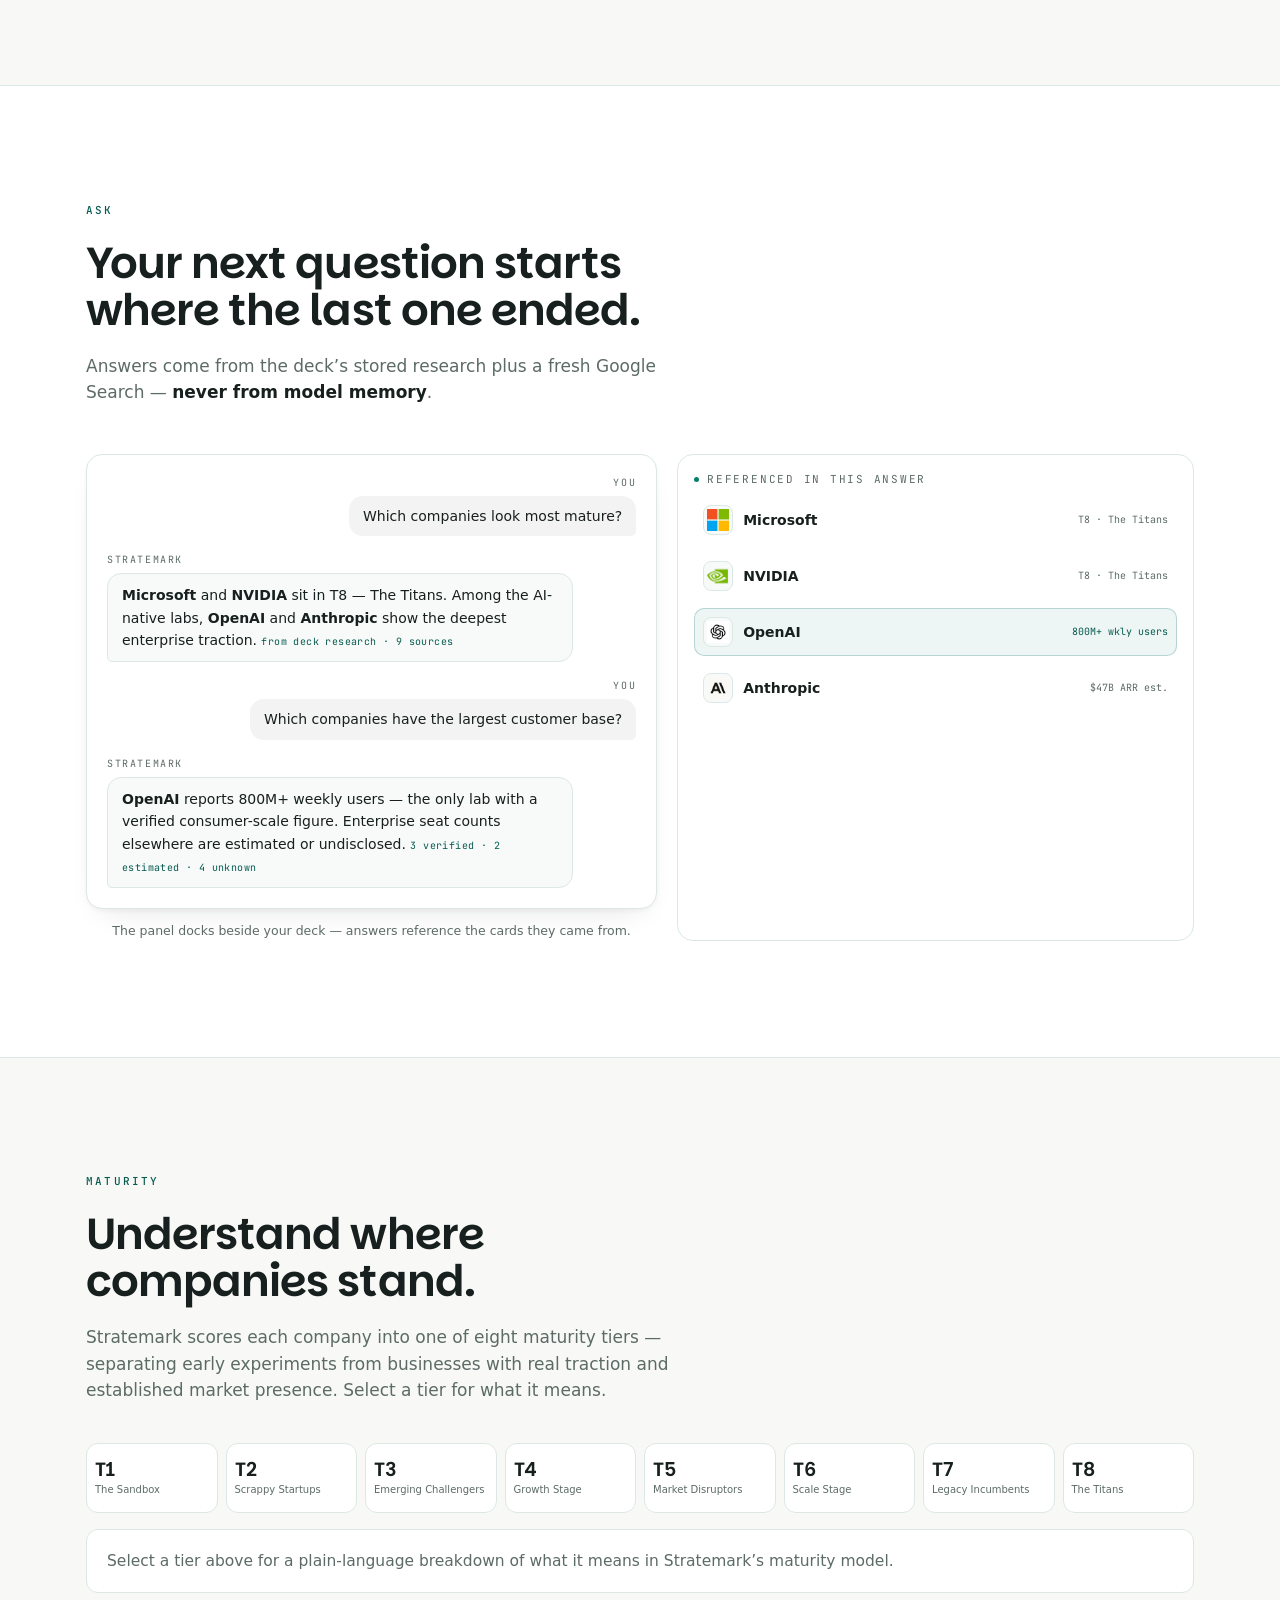
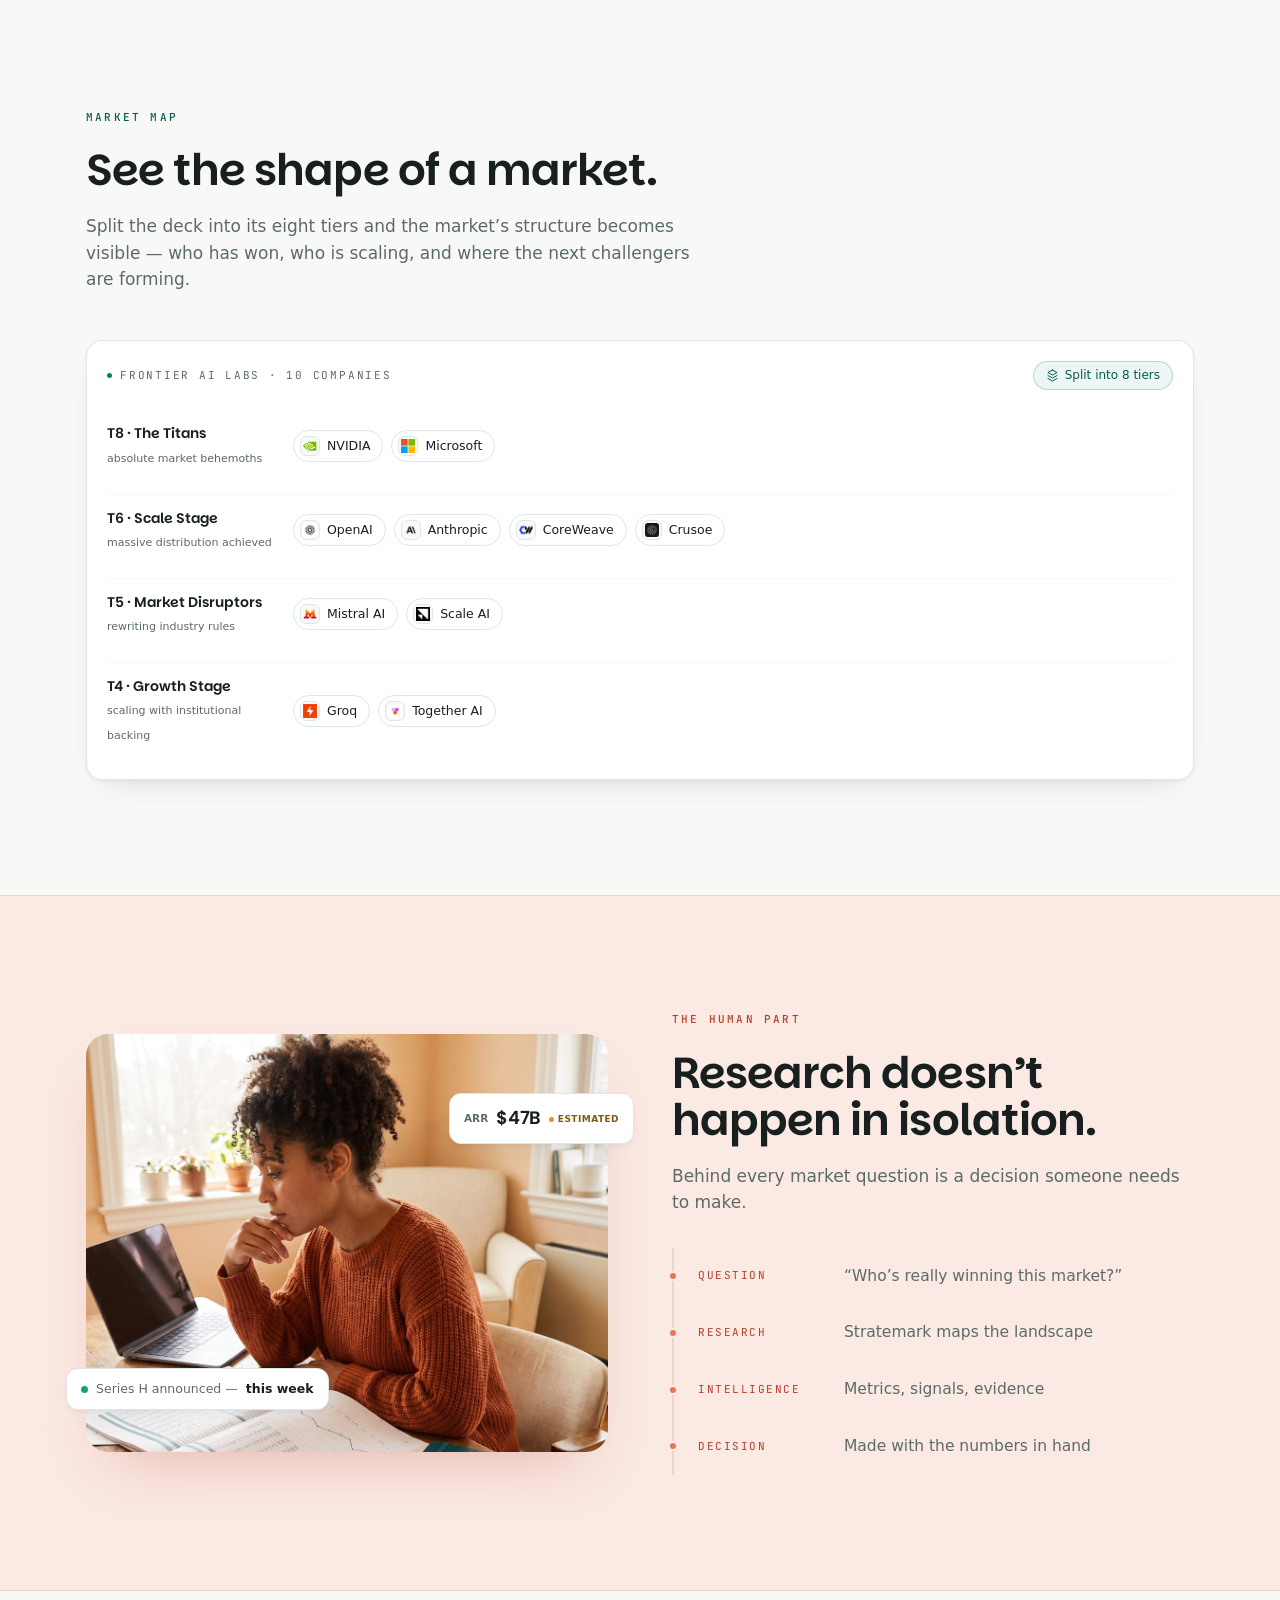
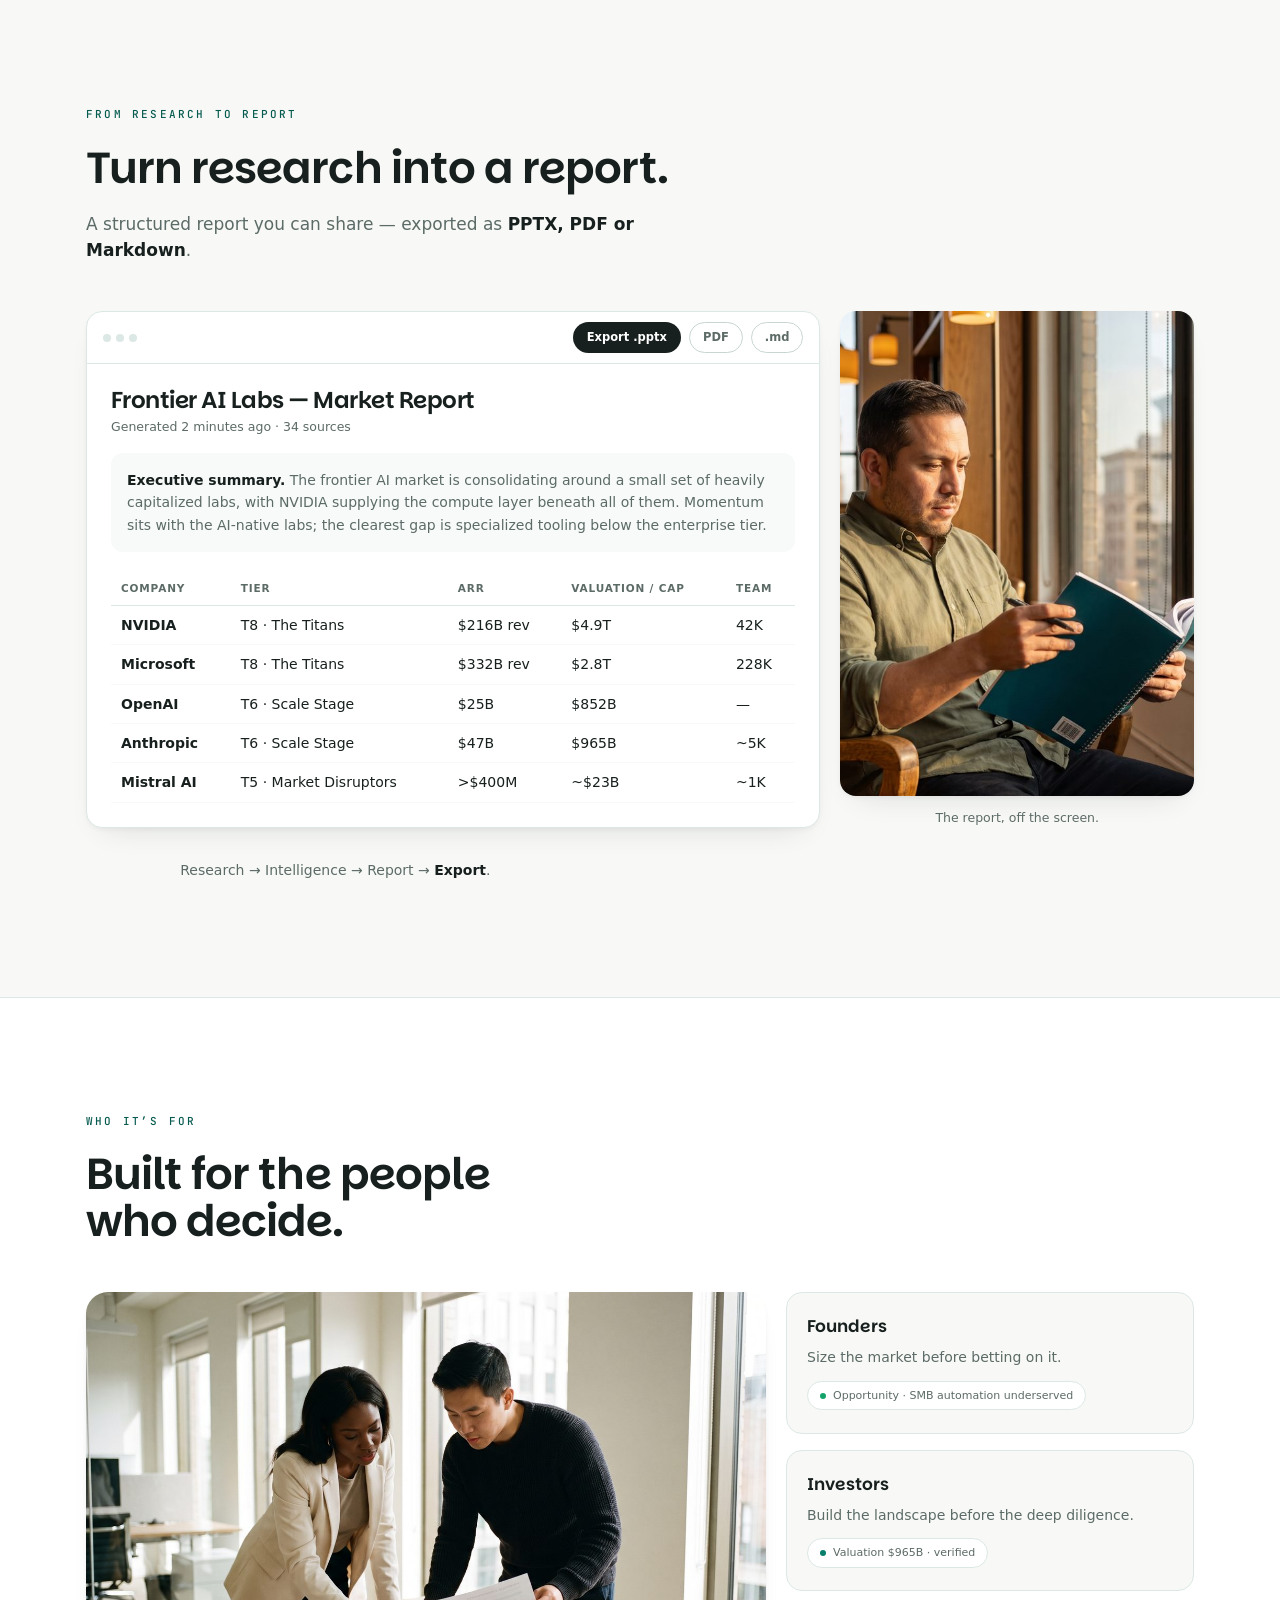
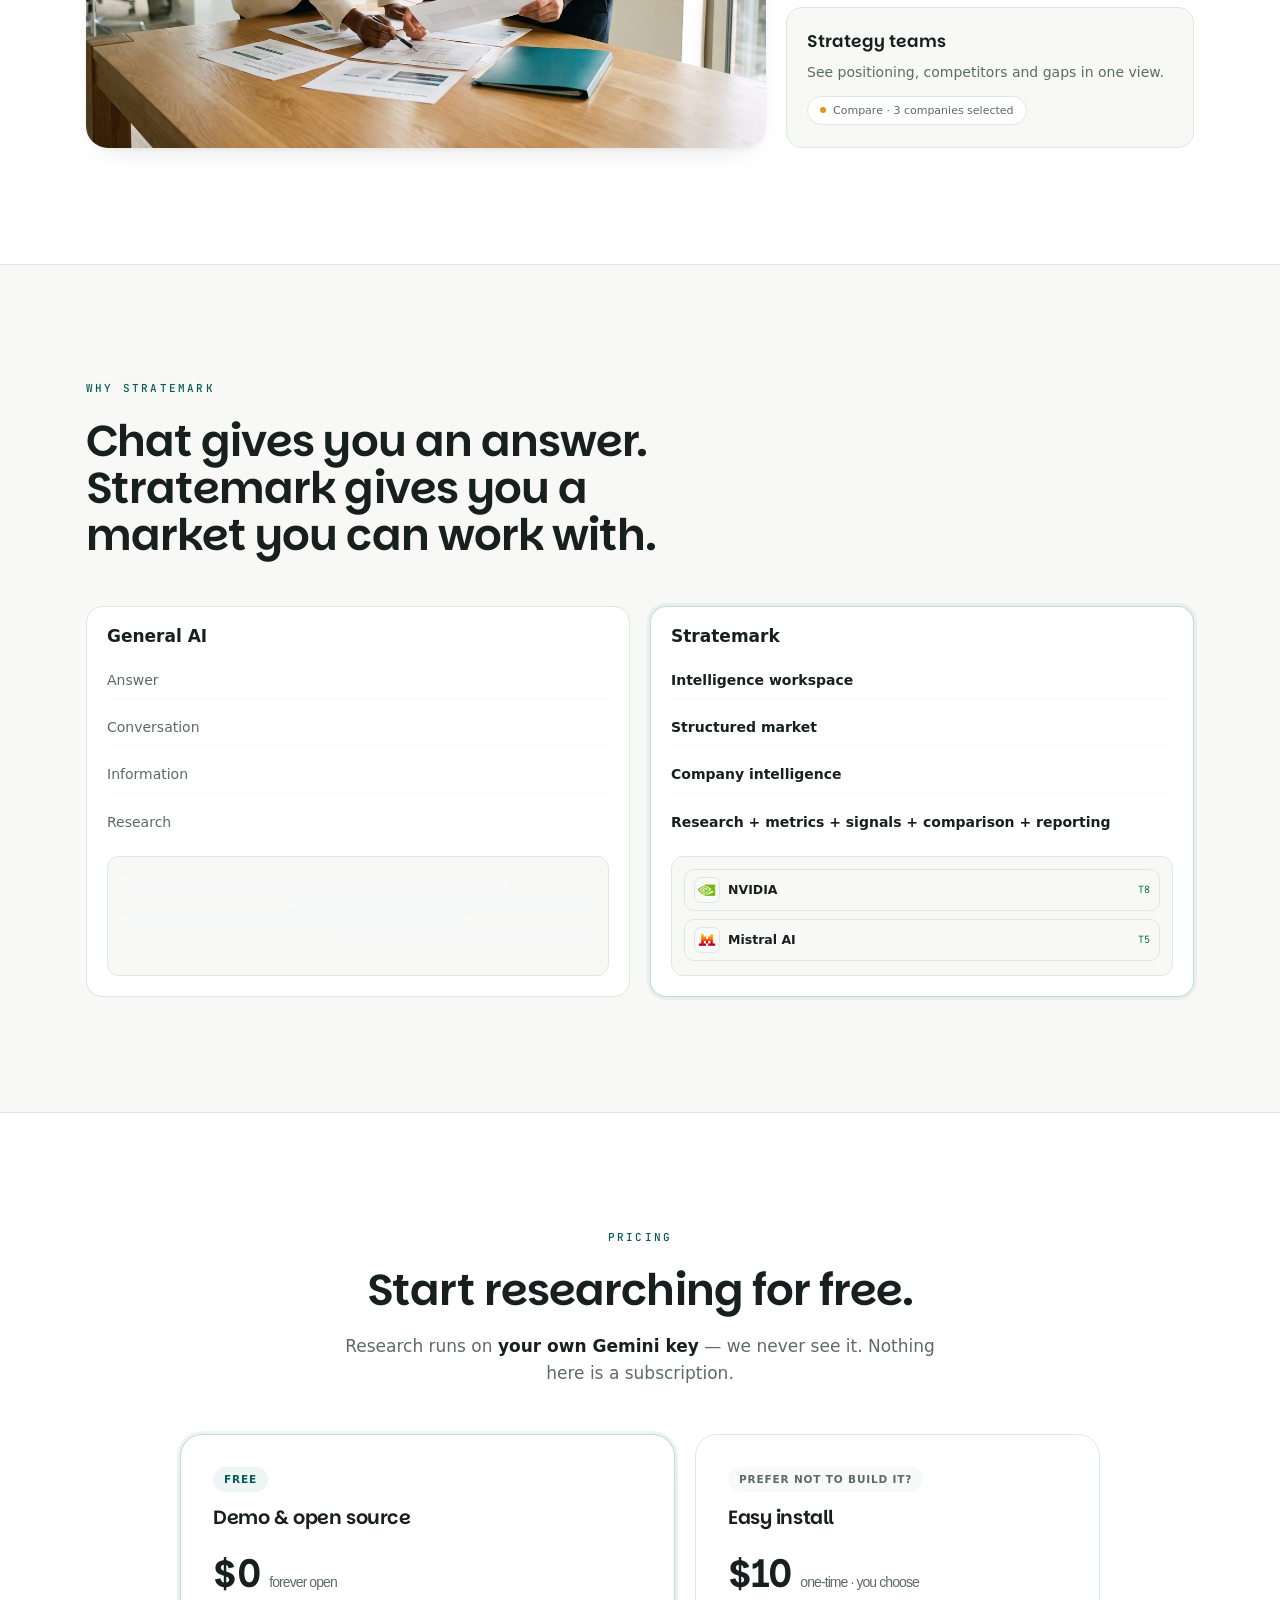
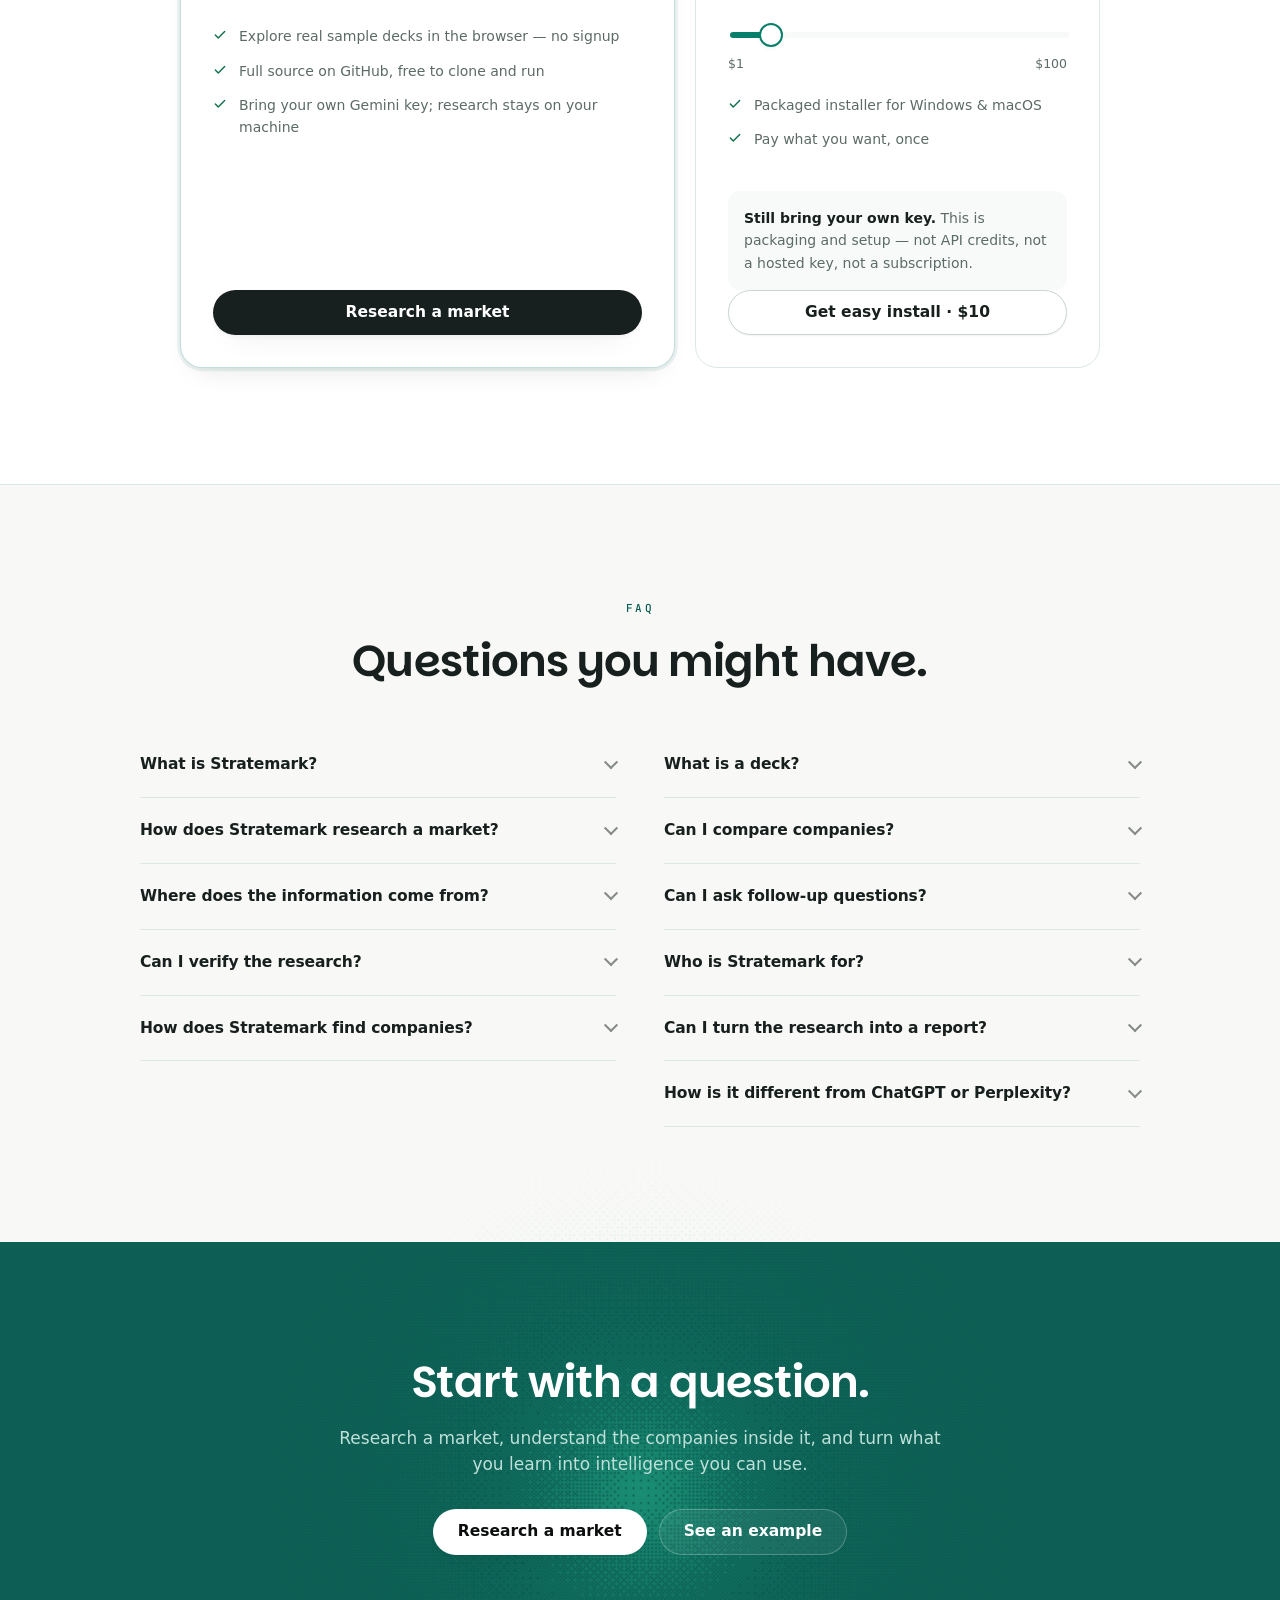
==== commit 36c50833: "feat(landing-page): V6 — design review polish Removes oversized section icons; fixes the human-secti" ====
--- a/landing-page/site/index.html
+++ b/landing-page/site/index.html
@@ -75,6 +75,7 @@
 p{margin:0}
 ul,ol{margin:0;padding:0;list-style:none}
 img,svg{display:block;max-width:100%}
+img{height:auto}
 a{color:inherit;text-decoration:none}
 button{font:inherit;color:inherit;margin:0}
 table{border-collapse:collapse}
@@ -351,17 +352,6 @@
 .org-node.lead{border-color:var(--wash-line);box-shadow:0 0 0 3px var(--wash)}
 .org svg.wires{position:absolute;inset:0;width:100%;height:100%;pointer-events:none;z-index:-1}
 
-/* company lenses */
-.lenses{margin-top:var(--s12);display:grid;grid-template-columns:repeat(4,minmax(0,1fr));gap:var(--s4)}
-.lens{background:var(--surface);border:1px solid var(--border);border-radius:var(--r-md);padding:var(--s4)}
-.lens .pane-label{margin-bottom:var(--s3)}
-.lens p{font-size:var(--t-xs);color:var(--muted);line-height:1.55}
-.lens .ln{height:5px;border-radius:99px;background:var(--surface2);margin-top:7px}
-.lens .ln.short{width:62%}
-.lens .rmrow{display:flex;align-items:center;gap:7px;font-size:11px;color:var(--muted);padding:3px 0}
-.lens .rmrow i{width:6px;height:6px;border-radius:50%;border:1.5px solid var(--primary);flex:none}
-.lens .rmrow.done i{background:var(--primary)}
-.lens .hyear{font-family:"JetBrains Mono",monospace;font-size:10px;color:var(--primary-deep);margin-right:7px}
 
 /* report */
 .report{max-width:920px;margin:var(--s12) auto 0}
@@ -381,13 +371,6 @@
 .rep-table td{padding:8px 10px;border-bottom:1px solid var(--surface2);font-variant-numeric:tabular-nums}
 .rep-table td:first-child{font-weight:600}
 
-/* ------------------------------------------------ icon + typography head -- */
-.icon-head{display:grid;grid-template-columns:auto minmax(0,1fr);gap:var(--s6);align-items:start}
-.big-icon{width:76px;height:76px;flex:none;color:var(--primary);opacity:.9;margin-top:6px}
-.big-icon svg{width:100%;height:100%}
-.on-ink .big-icon{color:var(--mint-accent)}
-@media (max-width:700px){.icon-head{grid-template-columns:1fr}.big-icon{width:56px;height:56px}}
-
 /* big editorial numbers (dark metrics chapter) */
 .bignum-row{
   margin-top:var(--s12);display:grid;grid-template-columns:repeat(4,minmax(0,1fr));
@@ -420,9 +403,9 @@
 .peach{background:var(--peach);border-block:1px solid var(--peach-line)}
 .peach .kicker{color:var(--coral-deep)}
 .peach .lede{color:#5C6B67}
-.human-grid{display:grid;grid-template-columns:minmax(0,.92fr) minmax(0,1.08fr);gap:clamp(36px,5vw,80px);align-items:center}
-.human-photo{position:relative;margin:0;max-width:440px}
-.human-photo img{width:100%;border-radius:var(--r-xl);box-shadow:0 30px 60px -30px rgba(179,64,42,.35)}
+.human-grid{display:grid;grid-template-columns:minmax(0,1fr) minmax(0,1fr);gap:clamp(36px,5vw,72px);align-items:center}
+.human-photo{position:relative;margin:0}
+.human-photo img{width:100%;aspect-ratio:5/4;object-fit:cover;object-position:50% 28%;border-radius:var(--r-xl);box-shadow:0 30px 60px -30px rgba(179,64,42,.35);display:block}
 .float-chip{
   position:absolute;display:flex;align-items:center;gap:8px;
   background:var(--surface);border:1px solid var(--border);border-radius:12px;
@@ -457,6 +440,27 @@
 @media (max-width:640px){
   .decision-flow li{grid-template-columns:1fr;gap:2px}
 }
+
+/* people band */
+.people-band{margin-top:var(--s12);display:grid;grid-template-columns:minmax(0,1.25fr) minmax(0,.75fr);gap:var(--s5);align-items:stretch}
+.pb-photo{margin:0;border-radius:var(--r-xl);overflow:hidden;box-shadow:var(--sh-md)}
+.pb-photo img{width:100%;height:100%;object-fit:cover;display:block}
+.pb-roles{display:grid;gap:var(--s4)}
+.pb-role{background:var(--bg);border:1px solid var(--border);border-radius:var(--r-lg);padding:var(--s5);display:flex;flex-direction:column;gap:6px;transition:border-color .2s,box-shadow .2s,transform .2s var(--ease)}
+.pb-role:hover{border-color:var(--wash-line);box-shadow:var(--sh-sm);transform:translateY(-2px)}
+.pb-role b{font-family:Parkinsans,sans-serif;font-size:var(--t-md);font-weight:600}
+.pb-role p{font-size:var(--t-sm);color:var(--muted)}
+.pb-chip{margin-top:6px;display:inline-flex;align-items:center;gap:7px;align-self:flex-start;border:1px solid var(--border);border-radius:999px;background:var(--surface);padding:5px 12px;font-size:11px;color:var(--muted)}
+.pb-chip i{width:6px;height:6px;border-radius:50%;flex:none}
+@media (max-width:1000px){.people-band{grid-template-columns:1fr}.pb-photo img{max-height:340px}}
+
+/* report + photo composition */
+.report-grid{display:grid;grid-template-columns:minmax(0,1.35fr) minmax(0,.65fr);gap:var(--s5);align-items:stretch;margin-top:var(--s12)}
+.report-grid .report{margin:0;max-width:none}
+.report-photo{margin:0;display:flex;flex-direction:column}
+.report-photo img{width:100%;flex:1;object-fit:cover;border-radius:var(--r-lg);box-shadow:var(--sh-md);display:block;min-height:0}
+.report-photo figcaption{margin-top:var(--s3);font-size:var(--t-xs);color:var(--muted);text-align:center}
+@media (max-width:1000px){.report-grid{grid-template-columns:1fr}.report-photo img{max-height:300px}}
 
 /* -------------------------------------------------------------- sections -- */
 section{padding-block:var(--band)}
@@ -487,17 +491,6 @@
 .mini-row b{font-weight:600;white-space:nowrap;overflow:hidden;text-overflow:ellipsis}
 .mini-row .sc{font-family:"JetBrains Mono",monospace;font-size:10px;color:var(--positive-text)}
 
-/* how it works: 3 connected shots */
-.how-grid{margin-top:var(--s12);display:grid;grid-template-columns:repeat(3,minmax(0,1fr));gap:var(--s5);align-items:stretch}
-.how-step .step-n{
-  font-family:"JetBrains Mono",monospace;font-size:var(--t-mono);letter-spacing:.18em;
-  text-transform:uppercase;color:var(--primary-deep);display:flex;align-items:center;gap:var(--s3);
-}
-.how-step .step-n::before{content:"";width:20px;height:1px;background:var(--primary);opacity:.6}
-.how-step h3{margin-top:var(--s3);font-size:var(--t-h3)}
-.how-step p{margin-top:var(--s2);font-size:var(--t-sm);color:var(--muted);max-width:34ch}
-.how-step .shot{margin-top:var(--s5)}
-.shot{border:1px solid var(--border);border-radius:var(--r-lg);background:var(--surface);box-shadow:var(--sh-sm);padding:var(--s4)}
 
 /* deck anatomy: annotated card */
 .anatomy{margin-top:var(--s12);display:grid;grid-template-columns:minmax(0,1fr) minmax(0,1.05fr);gap:clamp(32px,5vw,72px);align-items:center}
@@ -636,13 +629,6 @@
 .js .chip-co{opacity:0;transform:translateY(6px)}
 .js .chip-co.in{opacity:1;transform:none;transition:opacity .4s var(--ease),transform .4s var(--ease)}
 
-/* use cases */
-.cases{margin-top:var(--s12);display:grid;grid-template-columns:repeat(2,minmax(0,1fr));gap:var(--s5)}
-.case{border:1px solid var(--border);border-radius:var(--r-lg);background:var(--surface);overflow:hidden;display:flex;flex-direction:column}
-.case-body{padding:var(--s5) var(--s5) var(--s4)}
-.case-body h3{font-size:var(--t-md);font-family:inherit;font-weight:600;letter-spacing:0}
-.case-body p{margin-top:4px;font-size:var(--t-sm);color:var(--muted)}
-.case-shot{margin-top:auto;border-top:1px solid var(--border);background:var(--bg);padding:var(--s4)}
 
 /* why vs chat */
 .vs{margin-top:var(--s12);display:grid;grid-template-columns:minmax(0,1fr) minmax(0,1fr);gap:var(--s5);align-items:stretch}
@@ -768,8 +754,8 @@
     </a>
     <div class="nav-links">
       <a href="#deck">Product</a>
-      <a href="#cases">Use Cases</a>
-      <a href="#how">How it works</a>
+      <a href="#metrics-sec">Metrics</a>
+      <a href="#people">Who it’s for</a>
       <a href="#pricing">Pricing</a>
     </div>
     <div class="nav-cta">
@@ -924,60 +910,6 @@
   </div>
 </section>
 
-<!-- ================================================= 03 · HOW IT WORKS === -->
-<section id="how" style="padding-top:0">
-  <div class="wrap">
-    <p class="kicker" data-r>How it works</p>
-    <h2 class="h2" data-r>Start with a market question.</h2>
-    <div class="how-grid">
-      <div class="how-step" data-r>
-        <p class="step-n">01 — Describe</p>
-        <h3>Describe the market</h3>
-        <p>Tell Stratemark what you want to understand.</p>
-        <div class="shot">
-          <div class="pill" style="max-width:none">
-            <div class="ph" style="color:var(--content)">“AI code-review startups”</div>
-            <div class="bar">
-              <div class="left"><span class="mk"><svg width="16" height="16" aria-hidden="true" width='136' height='136' viewBox='0 0 136 136' fill='none' xmlns='http://www.w3.org/2000/svg'><path d='M68.3262 23.6562C69.1088 23.6525 69.8888 23.6628 70.3213 23.6641L77.6377 23.6914C80.4851 23.7026 92.1595 24.0311 96.0928 24.1436C96.6449 24.1593 97.0265 24.4853 97.0977 24.8896C97.2606 25.8172 97.2414 26.9168 96.6064 27.6807C85.125 41.4929 73.4071 55.0896 61.8076 68.8193C61.3698 69.3375 60.4883 70.1341 59.5273 70.9443C58.5875 71.7367 57.6124 72.5084 57.001 72.9814C53.6044 75.3205 49.17 77.1344 45.1133 77.6426C44.1311 77.7655 40.8278 77.9804 37.6055 78.0332C35.9967 78.0595 34.4261 78.0453 33.1885 77.9609C32.5684 77.9187 32.048 77.859 31.6543 77.7832C31.4574 77.7453 31.305 77.7057 31.1943 77.667C31.0747 77.6251 31.0442 77.5987 31.0557 77.6084C31.0256 77.583 30.9368 77.4479 30.8652 77.1074C30.8011 76.8023 30.7764 76.4697 30.7559 76.1953C30.5418 73.3239 30.7499 70.4213 30.7373 67.4414C30.7098 60.9478 30.9798 55.6007 32.3477 50.6172C33.7111 45.6499 36.1757 41.0096 40.5898 35.9609C46.9688 28.665 56.8041 24.4054 66.4189 23.7295L66.4404 23.7285L66.4629 23.7256C66.7987 23.679 67.528 23.6601 68.3262 23.6562Z' fill='url(#paint0_linear_2140_16844)' stroke='#18BFB2' stroke-width='1.31864'/><path d='M67.0801 111.562C66.2974 111.566 65.5174 111.556 65.085 111.555L57.7686 111.527C54.9211 111.516 43.2467 111.188 39.3135 111.075C38.7613 111.059 38.3798 110.733 38.3086 110.329C38.1456 109.402 38.1649 108.302 38.7998 107.538C50.2812 93.7259 61.9991 80.1291 73.5986 66.3994C74.0364 65.8812 74.9179 65.0846 75.8789 64.2744C76.8187 63.482 77.7939 62.7103 78.4053 62.2373C81.8018 59.8983 86.2362 58.0843 90.293 57.5762C91.2752 57.4533 94.5785 57.2383 97.8008 57.1855C99.4095 57.1592 100.98 57.1734 102.218 57.2578C102.838 57.3001 103.358 57.3598 103.752 57.4355C103.949 57.4735 104.101 57.513 104.212 57.5518C104.332 57.5936 104.362 57.62 104.351 57.6104C104.381 57.6358 104.469 57.7708 104.541 58.1113C104.605 58.4164 104.63 58.749 104.65 59.0234C104.864 61.8948 104.656 64.7974 104.669 67.7773C104.696 74.2709 104.426 79.6181 103.059 84.6016C101.695 89.5689 99.2306 94.2092 94.8164 99.2578C88.4374 106.554 78.6021 110.813 68.9873 111.489L68.9658 111.49L68.9434 111.493C68.6075 111.54 67.8783 111.559 67.0801 111.562Z' fill='url(#paint1_linear_2140_16844)' stroke='#18BFB2' stroke-width='1.31864'/><defs><linearGradient id='paint0_linear_2140_16844' x1='66.7762' y1='38.5006' x2='65.3996' y2='78.7549' gradientUnits='userSpaceOnUse'><stop stop-color='#0F766E'/><stop offset='1' stop-color='#1CDCCD'/></linearGradient><linearGradient id='paint1_linear_2140_16844' x1='68.6301' y1='96.7181' x2='70.0067' y2='56.4639' gradientUnits='userSpaceOnUse'><stop stop-color='#0F766E'/><stop offset='1' stop-color='#1CDCCD'/></linearGradient></defs></svg></span><span class="region"><svg viewBox="0 0 24 24" fill="none" stroke="currentColor" stroke-width="2" stroke-linecap="round" stroke-linejoin="round" aria-hidden="true"><circle cx="12" cy="12" r="9"/><path d="M3 12h18M12 3a15 15 0 0 1 0 18M12 3a15 15 0 0 0 0 18"/></svg>North America</span></div>
-              <div class="right"><span class="go"><svg viewBox="0 0 24 24" fill="none" stroke="currentColor" stroke-width="2.4" stroke-linecap="round" stroke-linejoin="round" aria-hidden="true"><path d="M12 19V5M5 12l7-7 7 7"/></svg></span></div>
-            </div>
-          </div>
-        </div>
-      </div>
-      <div class="how-step" data-r>
-        <p class="step-n">02 — Research</p>
-        <h3>Stratemark researches it</h3>
-        <p>It finds and structures relevant companies and market signals.</p>
-        <div class="shot">
-          <div class="research plain" style="padding:12px">
-            <div class="phase" style="font-size:13px">
-              <svg viewBox="0 0 24 24" fill="none" stroke="currentColor" stroke-width="2" stroke-linecap="round" stroke-linejoin="round" aria-hidden="true"><circle cx="11" cy="11" r="7"/><path d="m20 20-3.5-3.5"/></svg>
-              Analyzing metrics…
-            </div>
-            <div class="steps">
-              <div class="row"><svg width="14" height="14" viewBox="0 0 24 24" fill="none" stroke="currentColor" stroke-width="2.4" stroke-linecap="round" stroke-linejoin="round" aria-hidden="true"><path d="M20 6 9 17l-5-5"/></svg>Finding companies</div>
-              <div class="row"><svg width="14" height="14" viewBox="0 0 24 24" fill="none" stroke="currentColor" stroke-width="2.4" stroke-linecap="round" stroke-linejoin="round" aria-hidden="true"><path d="M20 6 9 17l-5-5"/></svg>Verifying profiles</div>
-              <div class="row"><svg width="14" height="14" viewBox="0 0 24 24" fill="none" stroke="currentColor" stroke-width="2.4" stroke-linecap="round" stroke-linejoin="round" aria-hidden="true"><path d="M20 6 9 17l-5-5"/></svg>Checking revenue signals</div>
-            </div>
-          </div>
-        </div>
-      </div>
-      <div class="how-step" data-r>
-        <p class="step-n">03 — Explore</p>
-        <h3>Explore the deck</h3>
-        <p>Compare companies, inspect businesses, ask questions, and continue researching.</p>
-        <div class="shot">
-          <div class="mini-rows">
-            <div class="mini-row"><span class="lg"><img src="[data-uri]" width="20" height="20" loading="lazy" alt="" /></span><b>Microsoft</b><span class="sc">T8 · The Titans</span></div>
-            <div class="mini-row"><span class="lg"><img src="[data-uri]" width="20" height="20" loading="lazy" alt="" /></span><b>CoreWeave</b><span class="sc">T6 · Scale Stage</span></div>
-            <div class="mini-row"><span class="lg"><img src="[data-uri]" width="20" height="20" loading="lazy" alt="" /></span><b>Groq</b><span class="sc">T4 · Growth Stage</span></div>
-          </div>
-        </div>
-      </div>
-    </div>
-  </div>
-</section>
-
 <!-- ================================================ 04 · WHAT IS A DECK === -->
 <section id="deck" style="background:var(--surface);border-block:1px solid var(--border)">
   <div class="wrap">
@@ -1064,19 +996,14 @@
 </section>
 
 <!-- ===================================================== 06 · METRICS === -->
-<section class="on-ink">
-  <div class="wrap">
-    <div class="icon-head" data-r>
-      <span class="big-icon" aria-hidden="true"><svg viewBox="0 0 24 24" fill="none" stroke="currentColor" stroke-width="1.5" stroke-linecap="round" stroke-linejoin="round" aria-hidden="true"><path d="M3 3v18h18"/><rect x="7" y="12" width="3" height="5" rx="1"/><rect x="12" y="8" width="3" height="9" rx="1"/><rect x="17" y="4" width="3" height="13" rx="1"/></svg></span>
-      <div>
-        <p class="kicker">Metrics</p>
-        <h2 class="h2">See the numbers behind the business.</h2>
-        <p class="lede">
-          Structured business signals, trends and financial intelligence — each labelled
-          <strong>verified</strong> or <strong>estimated</strong>, with its source attached.
-        </p>
-      </div>
-    </div>
+<section class="on-ink" id="metrics-sec">
+  <div class="wrap">
+    <p class="kicker" data-r>Metrics</p>
+    <h2 class="h2" data-r>See the numbers behind the business.</h2>
+    <p class="lede" data-r>
+      Structured business signals, trends and financial intelligence — each labelled
+      <strong>verified</strong> or <strong>estimated</strong>, with its source attached.
+    </p>
     <div class="bignum-row" data-r aria-label="Anthropic headline metrics">
       <div class="bignum"><b class="num">$47B</b><span>ARR · estimated</span></div>
       <div class="bignum"><b class="num">$965B</b><span>valuation · verified</span></div>
@@ -1180,14 +1107,9 @@
 <!-- ================================================== 08 · LIVE INTEL === -->
 <section style="background:var(--surface);border-block:1px solid var(--border)">
   <div class="wrap">
-    <div class="icon-head" data-r>
-      <span class="big-icon" aria-hidden="true"><svg viewBox="0 0 24 24" fill="none" stroke="currentColor" stroke-width="1.5" stroke-linecap="round" stroke-linejoin="round" aria-hidden="true"><path d="M22 12h-4l-3 9L9 3l-3 9H2"/></svg></span>
-      <div>
-        <p class="kicker">Live intel</p>
-        <h2 class="h2">Know what changed.</h2>
-        <p class="lede">Keep investigating companies after the initial research is complete.</p>
-      </div>
-    </div>
+    <p class="kicker" data-r>Live intel</p>
+    <h2 class="h2" data-r>Know what changed.</h2>
+    <p class="lede" data-r>Keep investigating companies after the initial research is complete.</p>
     <div class="intel" data-r aria-label="Live Intel: recent developments for Anthropic with publishers.">
       <div class="intel-row"><span class="d" aria-hidden="true"></span><span><b>Series H announced</b> at a $965B valuation</span><span class="pub">press release</span><span class="when">this week</span></div>
       <div class="intel-row"><span class="d" aria-hidden="true"></span><span><b>Enterprise adoption accelerating</b> in coding workflows</span><span class="pub">earnings call</span><span class="when">2w ago</span></div>
@@ -1221,41 +1143,6 @@
           <div class="org-node"><b>Sales</b><span>Fortune 500</span></div>
           <div class="org-node"><b>Partnerships</b><span>cloud &amp; compute</span></div>
         </div>
-      </div>
-    </div>
-  </div>
-</section>
-
-<!-- ============================================ 10 · BEYOND THE NUMBERS === -->
-<section style="padding-top:0">
-  <div class="wrap">
-    <p class="kicker" data-r>Beyond the numbers</p>
-    <h2 class="h2" data-r>Understand the company beyond the numbers.</h2>
-    <p class="lede" data-r>
-      Mission, product, roadmap and history — different lenses on the same company.
-    </p>
-    <div class="lenses">
-      <div class="lens" data-r>
-        <p class="pane-label"><i aria-hidden="true"></i> Mission &amp; Governance</p>
-        <p>Stated mission, ownership structure and how decisions get made.</p>
-        <span class="ln"></span><span class="ln short"></span>
-      </div>
-      <div class="lens" data-r>
-        <p class="pane-label"><i aria-hidden="true"></i> Products &amp; Roadmap</p>
-        <div class="rmrow done"><i aria-hidden="true"></i>Claude — flagship assistant</div>
-        <div class="rmrow done"><i aria-hidden="true"></i>API platform</div>
-        <div class="rmrow"><i aria-hidden="true"></i>Agentic coding tools</div>
-      </div>
-      <div class="lens" data-r>
-        <p class="pane-label"><i aria-hidden="true"></i> History</p>
-        <div class="rmrow"><span class="hyear">2021</span>Founded by former OpenAI researchers</div>
-        <div class="rmrow"><span class="hyear">2023</span>Claude launches publicly</div>
-        <div class="rmrow"><span class="hyear">2026</span>Series H at $965B</div>
-      </div>
-      <div class="lens" data-r>
-        <p class="pane-label"><i aria-hidden="true"></i> Live Landing Page</p>
-        <p>The company’s own site, embedded — positioning in its own words, checked against the data.</p>
-        <span class="ln"></span><span class="ln short"></span>
       </div>
     </div>
   </div>
@@ -1469,14 +1356,10 @@
 <!-- ====================================================== 12 · REPORT === -->
 <section>
   <div class="wrap">
-    <div class="icon-head" data-r>
-      <span class="big-icon" aria-hidden="true"><svg viewBox="0 0 24 24" fill="none" stroke="currentColor" stroke-width="1.5" stroke-linecap="round" stroke-linejoin="round" aria-hidden="true"><path d="M15 2H6a2 2 0 0 0-2 2v16a2 2 0 0 0 2 2h12a2 2 0 0 0 2-2V7Z"/><path d="M14 2v5h6M9 13h6M9 17h4"/></svg></span>
-      <div>
-        <p class="kicker">From research to report</p>
-        <h2 class="h2">Turn research into a report.</h2>
-        <p class="lede">A structured report you can share — exported as <strong>PPTX, PDF or Markdown</strong>.</p>
-      </div>
-    </div>
+    <p class="kicker" data-r>From research to report</p>
+    <h2 class="h2" data-r>Turn research into a report.</h2>
+    <p class="lede" data-r>A structured report you can share — exported as <strong>PPTX, PDF or Markdown</strong>.</p>
+    <div class="report-grid">
     <div class="window report" data-r>
       <div class="win-bar">
         <span class="dots" aria-hidden="true"><i></i><i></i><i></i></span>
@@ -1507,55 +1390,45 @@
         </table>
       </div>
     </div>
+      <figure class="report-photo" data-r>
+        <img src="[data-uri]" width="1100" height="738" loading="lazy" decoding="async"
+             alt="A man by a window reading a bound, teal-covered market report." />
+        <figcaption>The report, off the screen.</figcaption>
+      </figure>
+    </div>
     <p class="lede center" data-r style="font-size:var(--t-sm);margin-top:var(--s8)">
       Research → Intelligence → Report → <strong>Export</strong>.
     </p>
   </div>
 </section>
 
-<!-- =================================================== 13 · USE CASES === -->
-<section id="cases" style="background:var(--surface);border-block:1px solid var(--border)">
-  <div class="wrap">
-    <p class="kicker" data-r>Use cases</p>
-    <h2 class="h2" data-r>One research workspace. Different questions.</h2>
-    <div class="cases">
-      <article class="case" data-r>
-        <div class="case-body"><h3>Market mapping</h3><p>Find the companies shaping a market.</p></div>
-        <div class="case-shot">
-          <div class="mini-rows">
-            <div class="mini-row"><span class="lg"><img src="[data-uri]" width="20" height="20" loading="lazy" alt="" /></span><b>OpenAI</b><span class="sc">score 95</span></div>
-            <div class="mini-row"><span class="lg"><img src="[data-uri]" width="20" height="20" loading="lazy" alt="" /></span><b>Anthropic</b><span class="sc">score 95</span></div>
-          </div>
-        </div>
-      </article>
-      <article class="case" data-r>
-        <div class="case-body"><h3>Competitive research</h3><p>Understand how competitors compare.</p></div>
-        <div class="case-shot">
-          <table class="cmp-table" style="font-size:12px">
-            <thead><tr><td></td><th scope="col">A</th><th scope="col">B</th></tr></thead>
-            <tbody>
-              <tr><td>ARR</td><td class="best">$47B</td><td>$25B</td></tr>
-              <tr><td>Score</td><td>95</td><td>95</td></tr>
-            </tbody>
-          </table>
-        </div>
-      </article>
-      <article class="case" data-r>
-        <div class="case-body"><h3>Investment research</h3><p>Build an initial company landscape before going deeper.</p></div>
-        <div class="case-shot">
-          <div class="kv"><span>Valuation</span><b>$965B <span class="conf conf-v">verified</span></b></div>
-          <div class="kv"><span>ARR</span><b>$47B <span class="conf conf-e">estimated</span></b></div>
-        </div>
-      </article>
-      <article class="case" data-r>
-        <div class="case-body"><h3>Product strategy</h3><p>Understand positioning, competitors, and gaps.</p></div>
-        <div class="case-shot">
-          <div class="chat" style="min-height:0;padding:12px;gap:10px;box-shadow:none">
-            <div class="msg user" style="opacity:1;transform:none"><span class="bub" style="font-size:12.5px">What gaps exist in this market?</span></div>
-            <div class="msg ai" style="opacity:1;transform:none"><span class="bub" style="font-size:12.5px">SMB-focused tooling is underserved — most entrants target enterprise. <span class="cite">6 signals</span></span></div>
-          </div>
-        </div>
-      </article>
+<!-- ================================================ 13 · WHO IT’S FOR === -->
+<section id="people" style="background:var(--surface);border-block:1px solid var(--border)">
+  <div class="wrap">
+    <p class="kicker" data-r>Who it’s for</p>
+    <h2 class="h2" data-r>Built for the people who decide.</h2>
+    <div class="people-band">
+      <figure class="pb-photo" data-r>
+        <img src="[data-uri]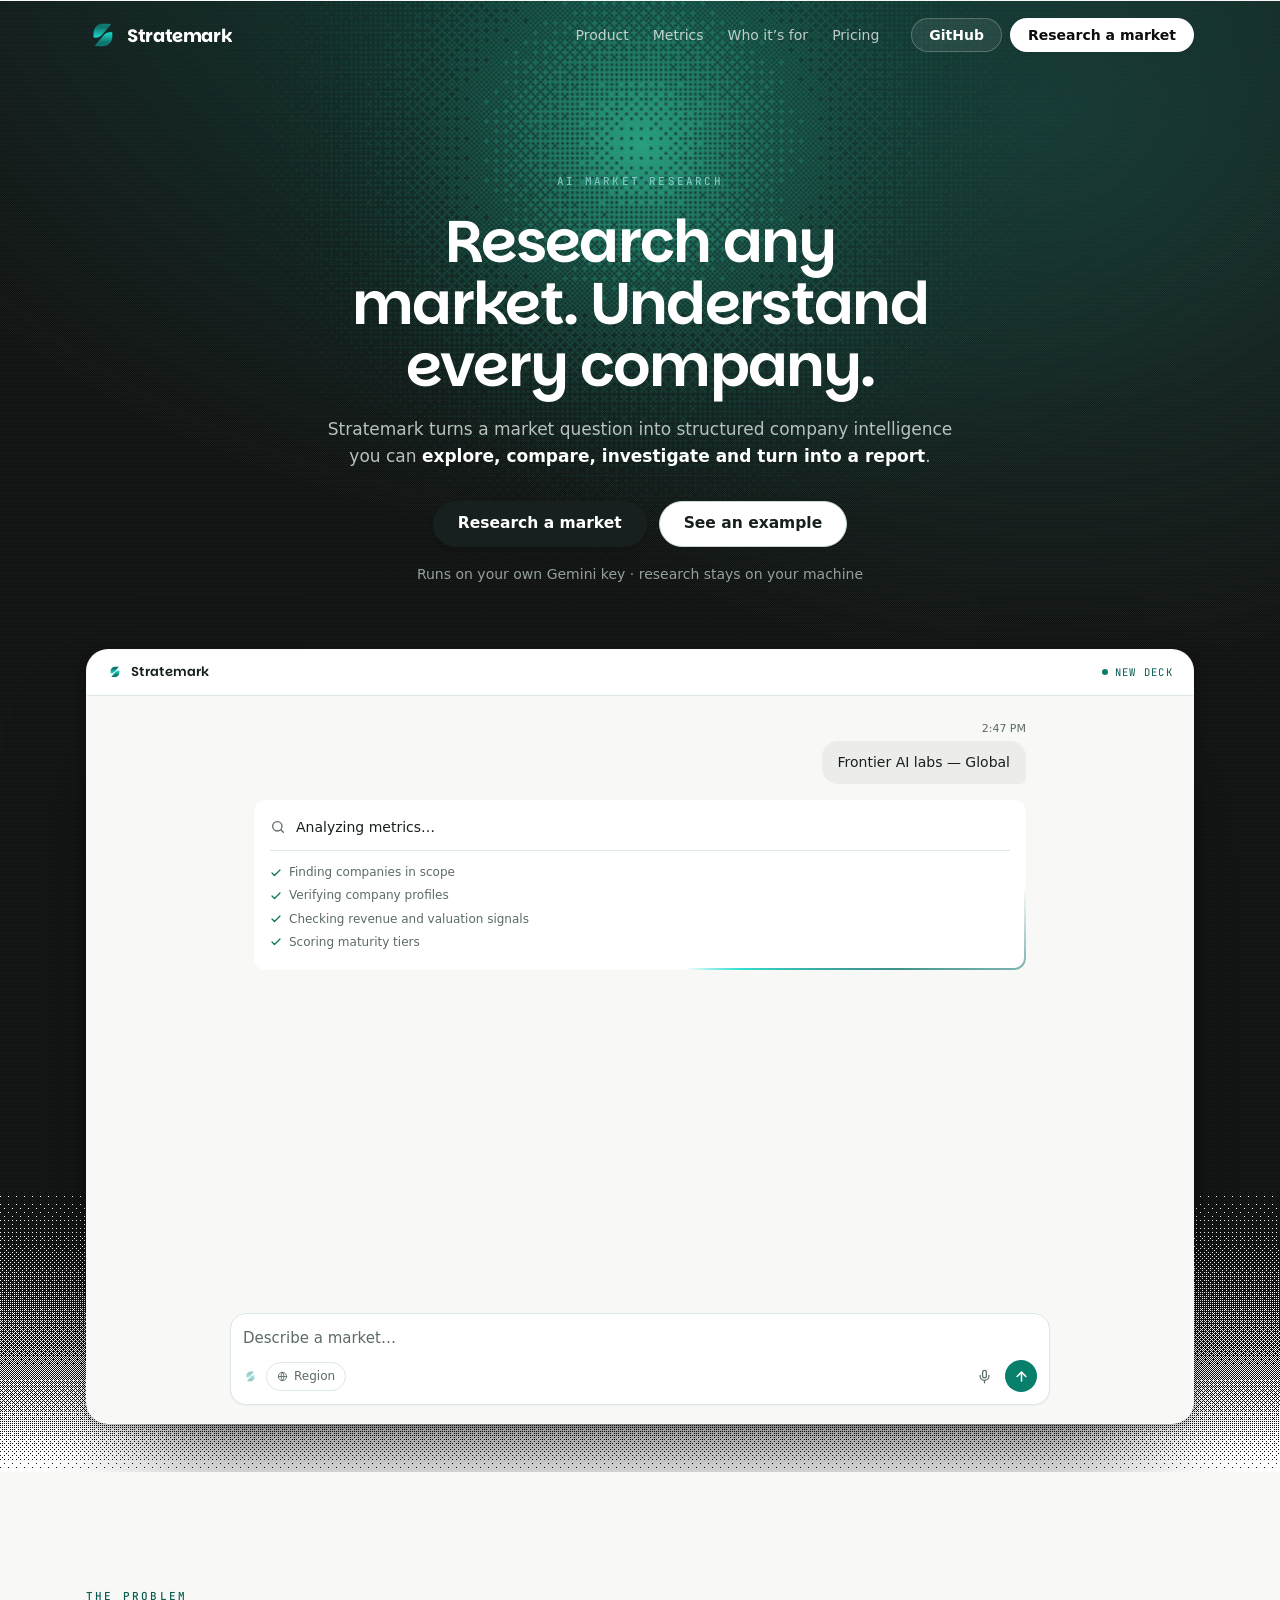
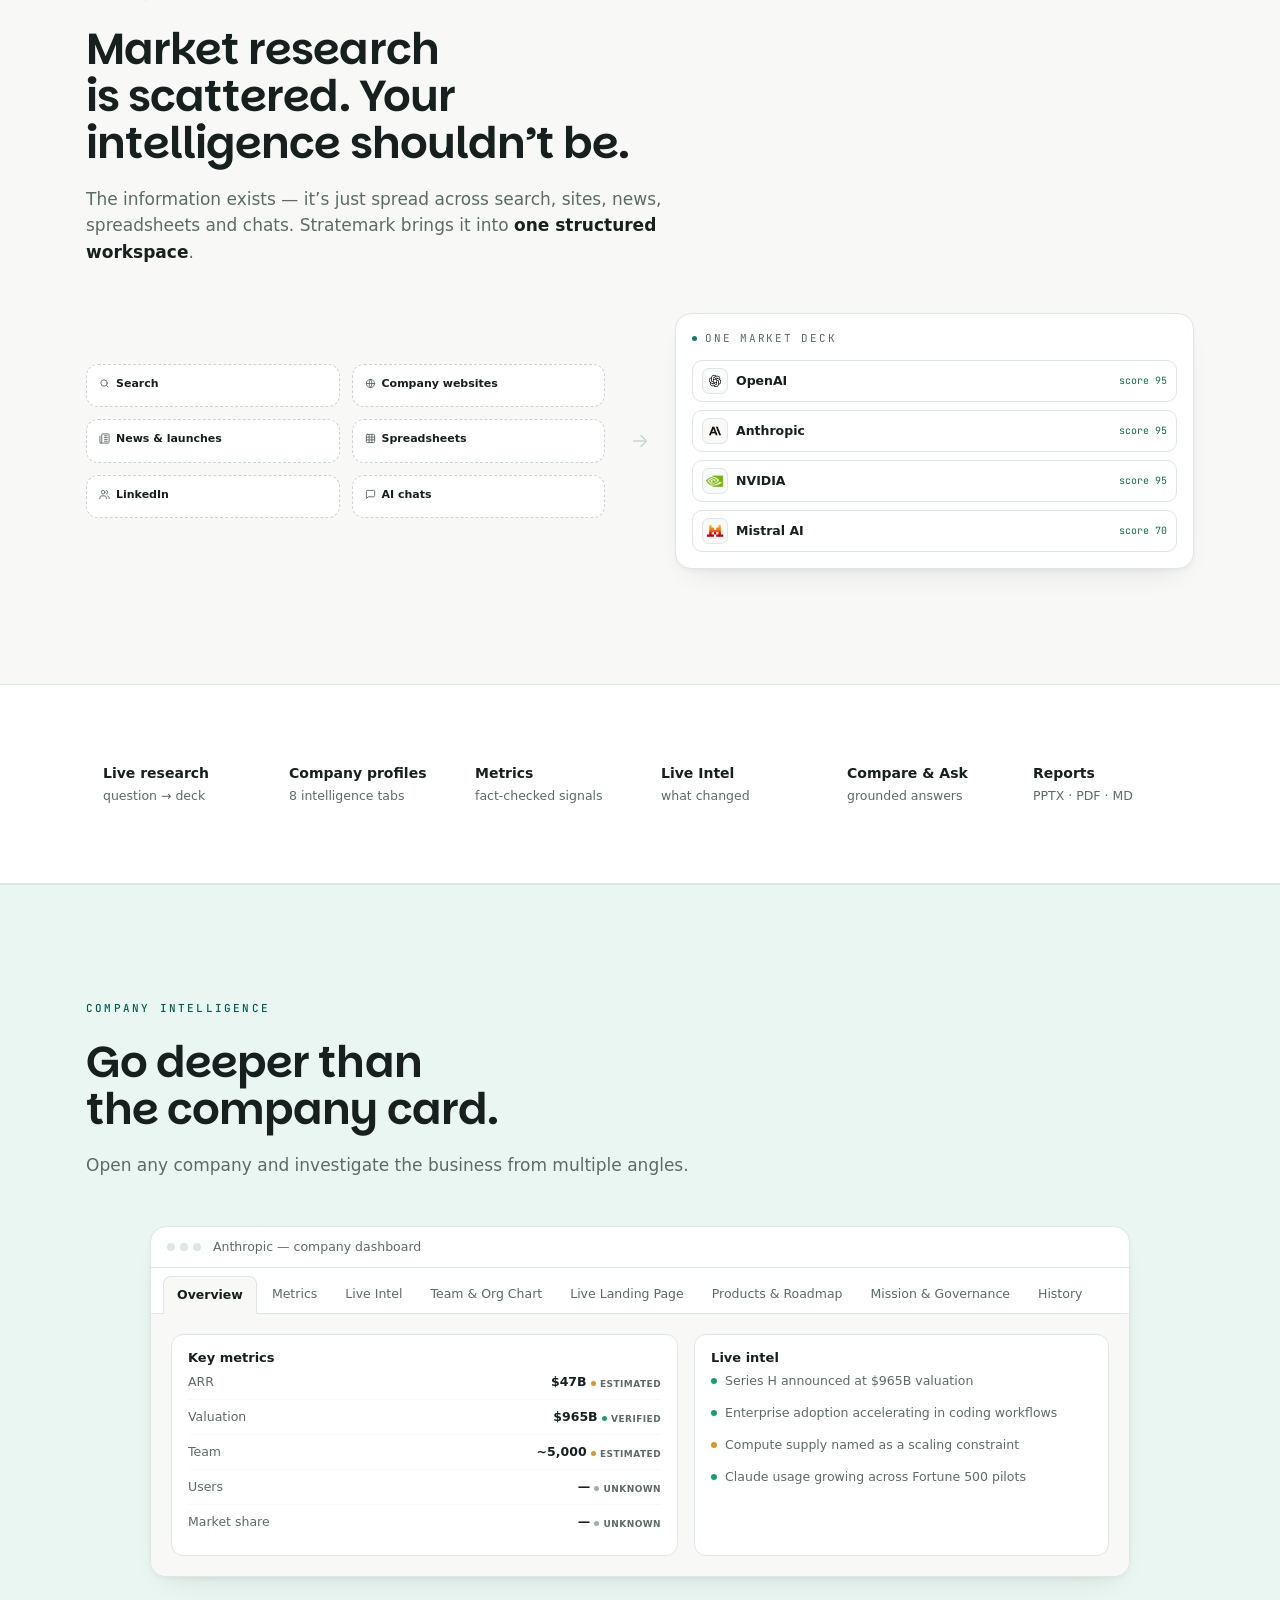
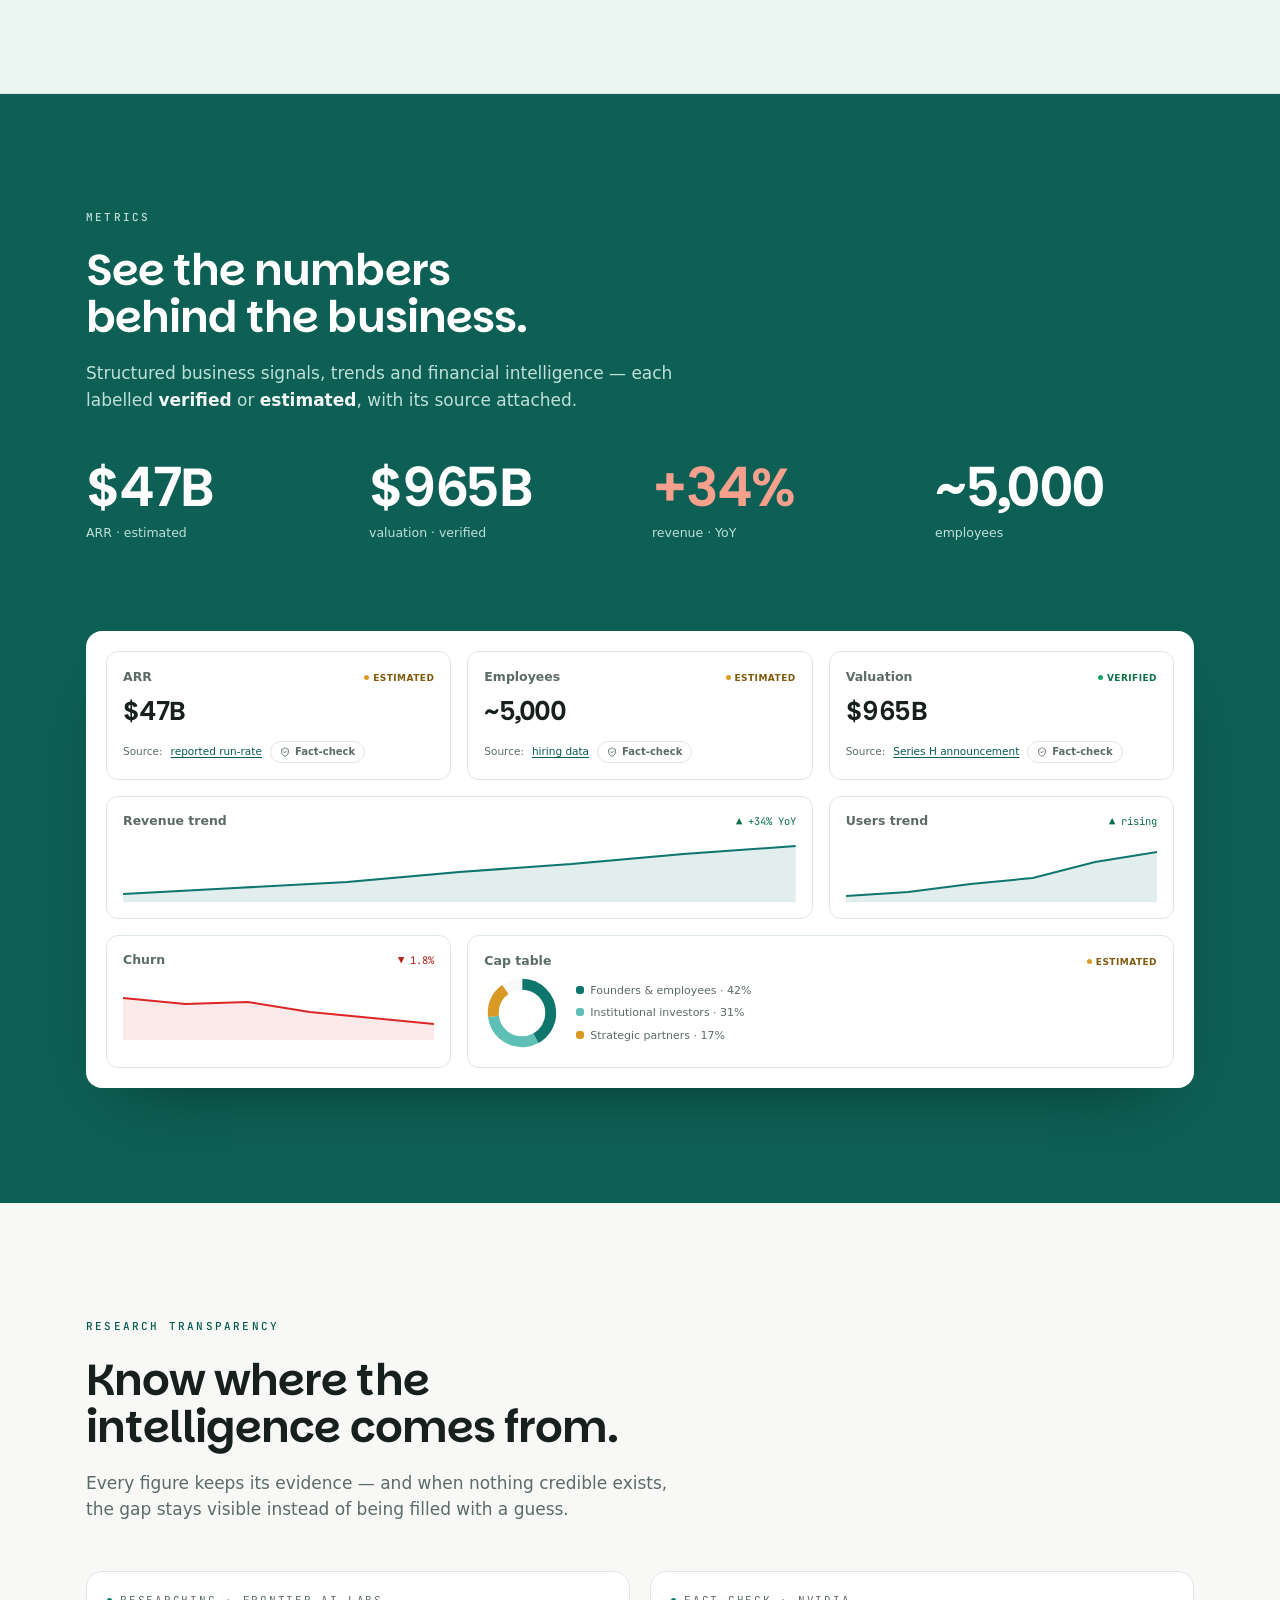
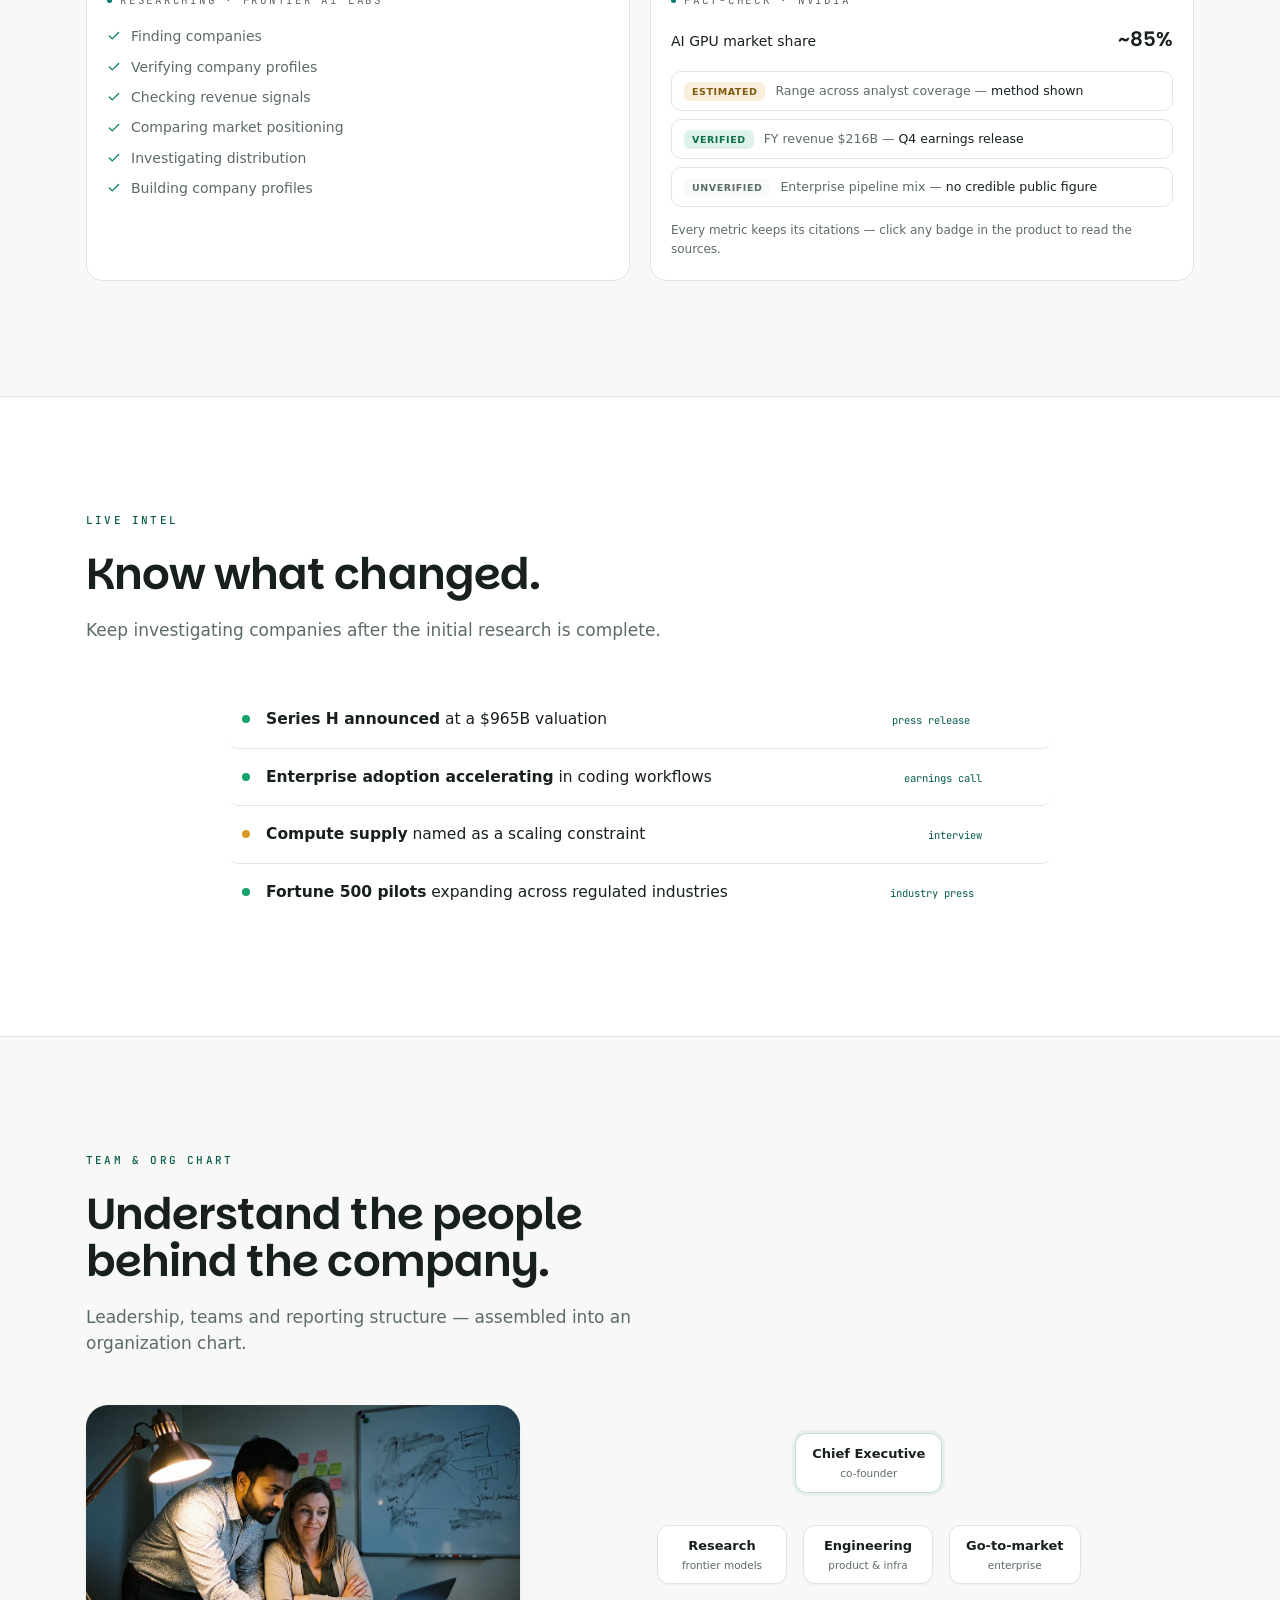
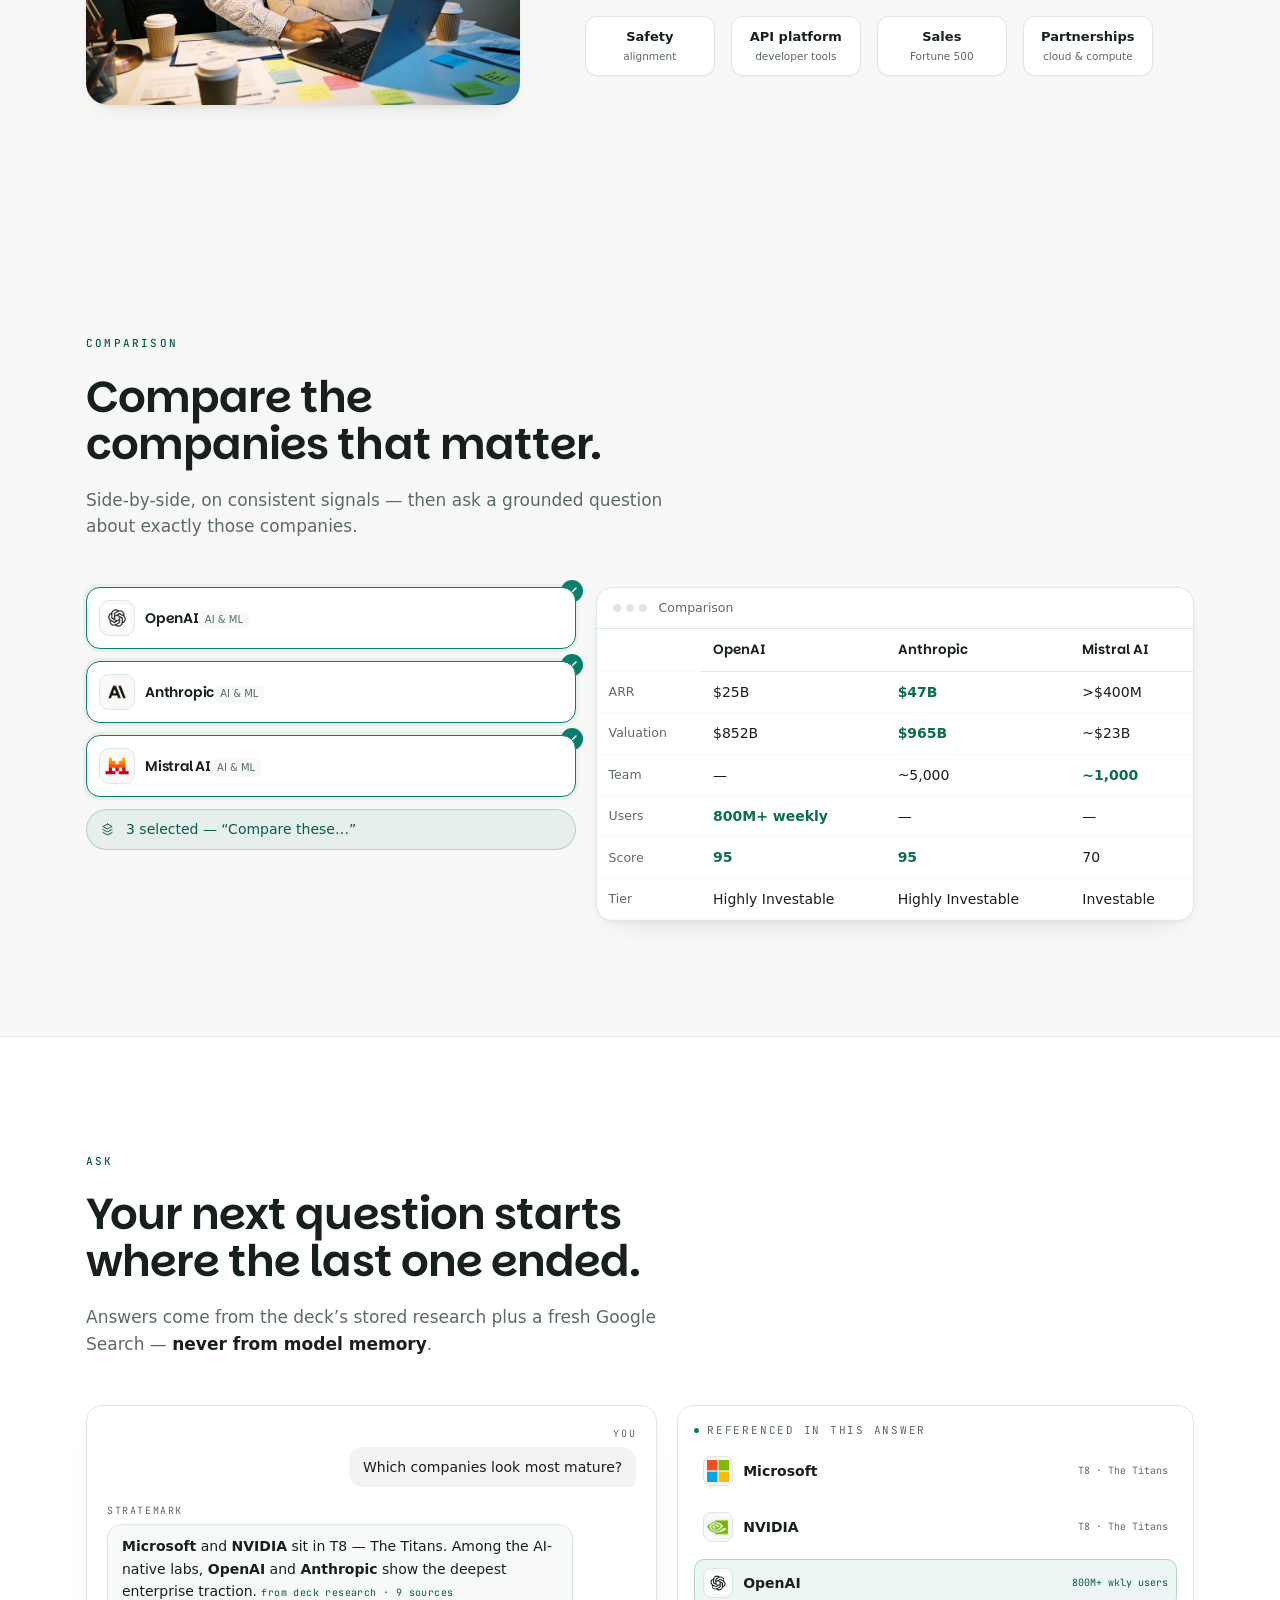
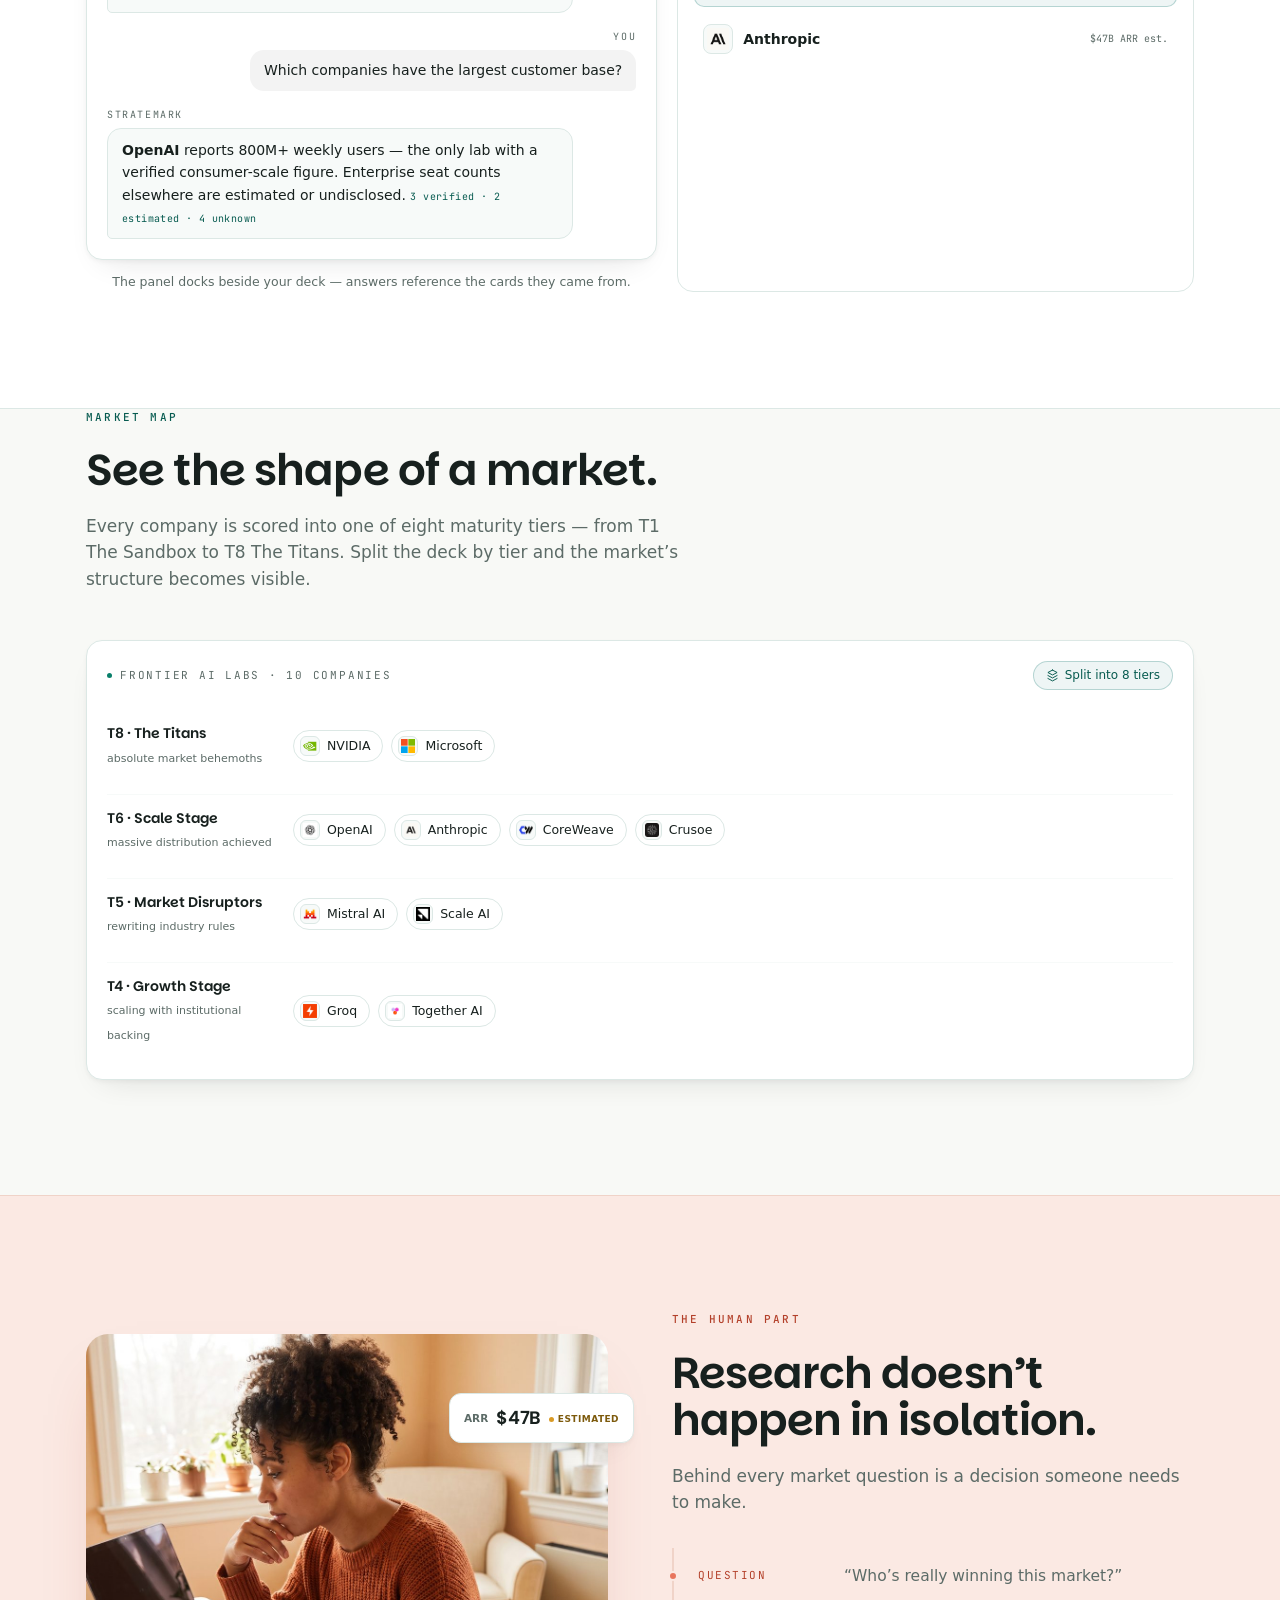
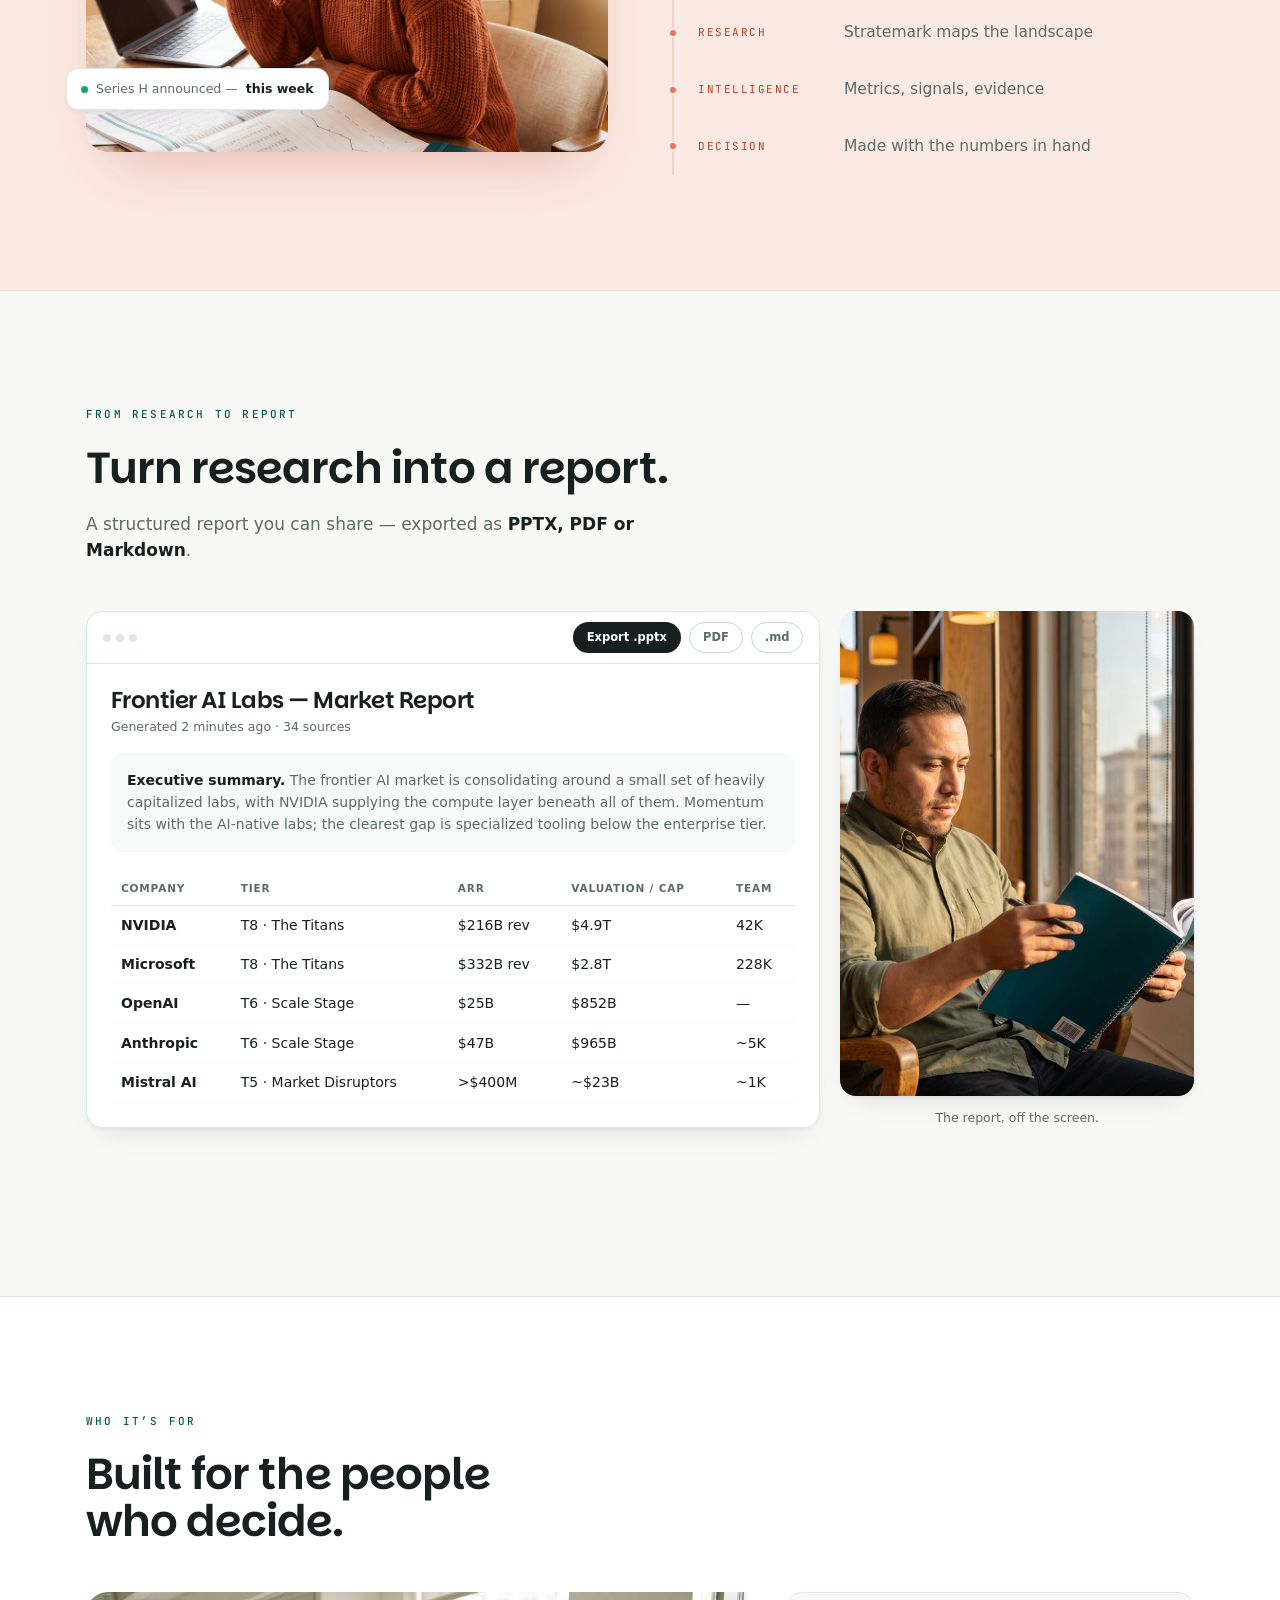
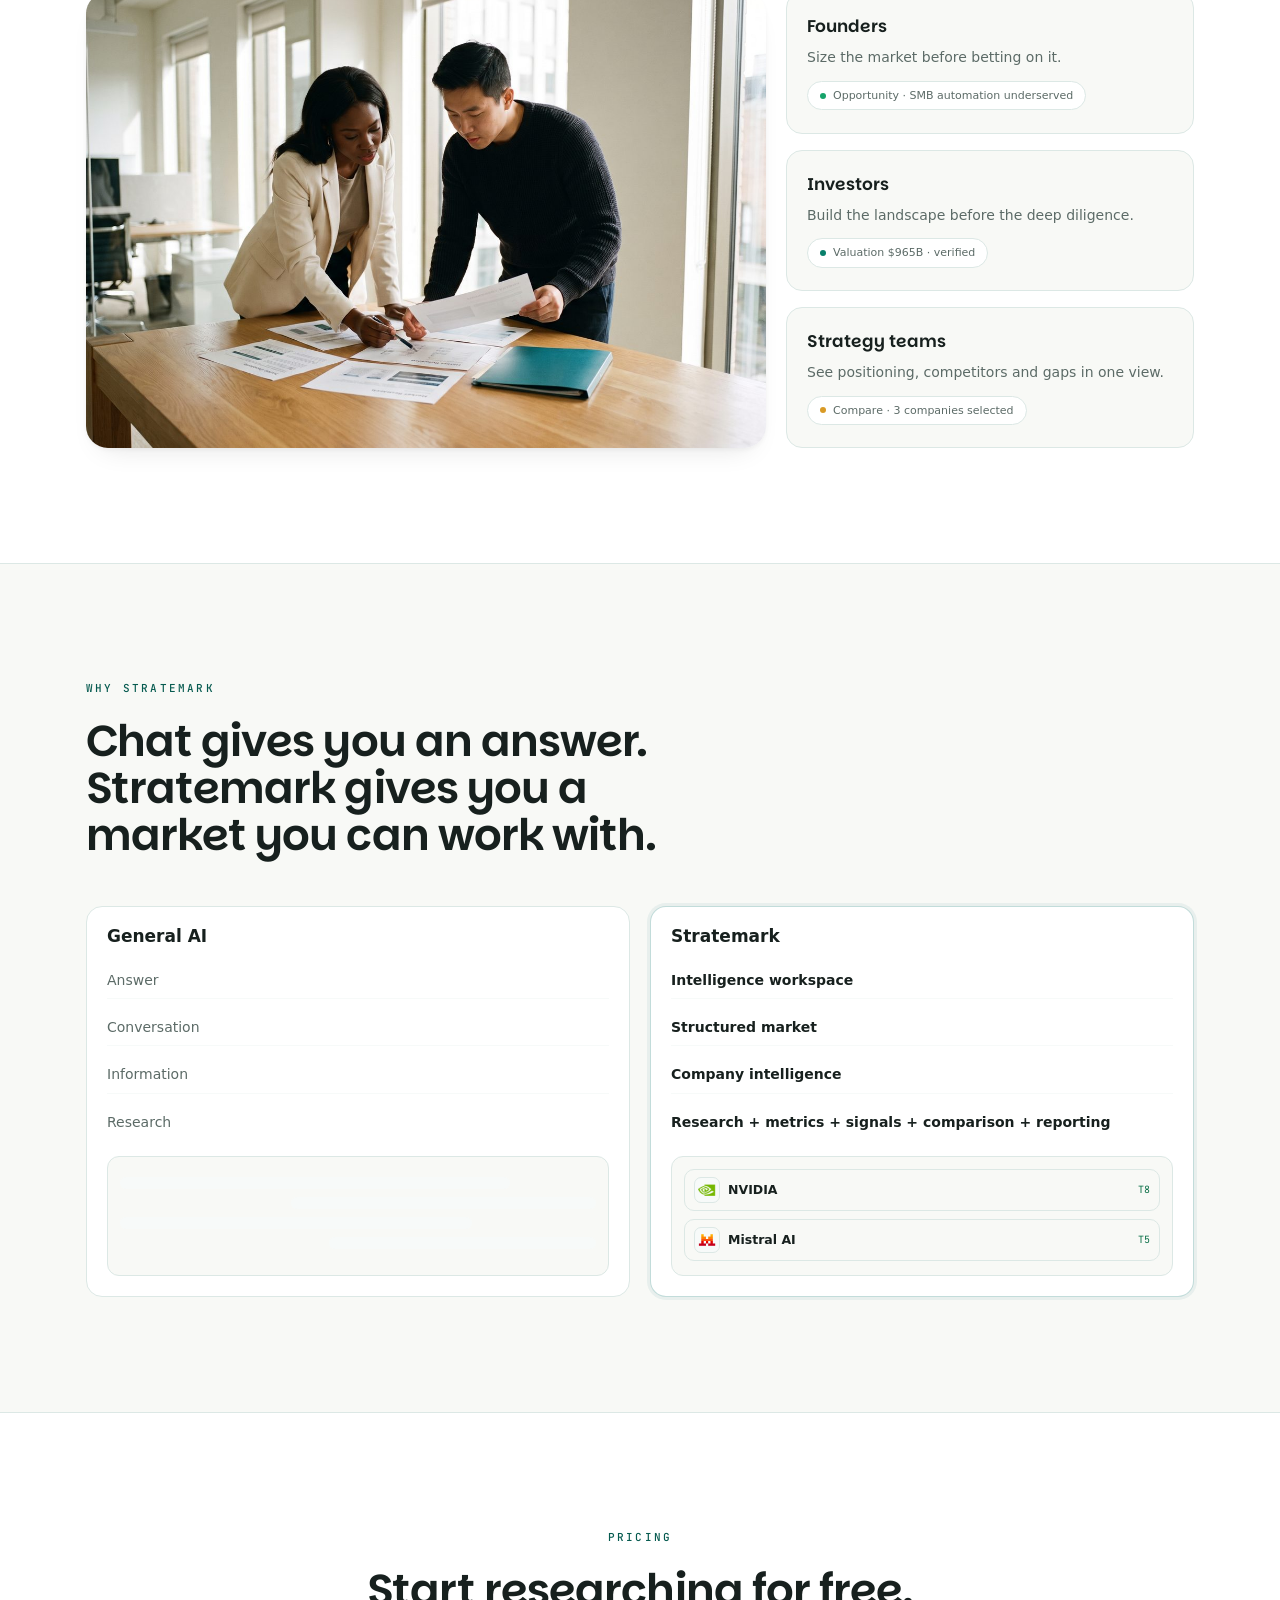
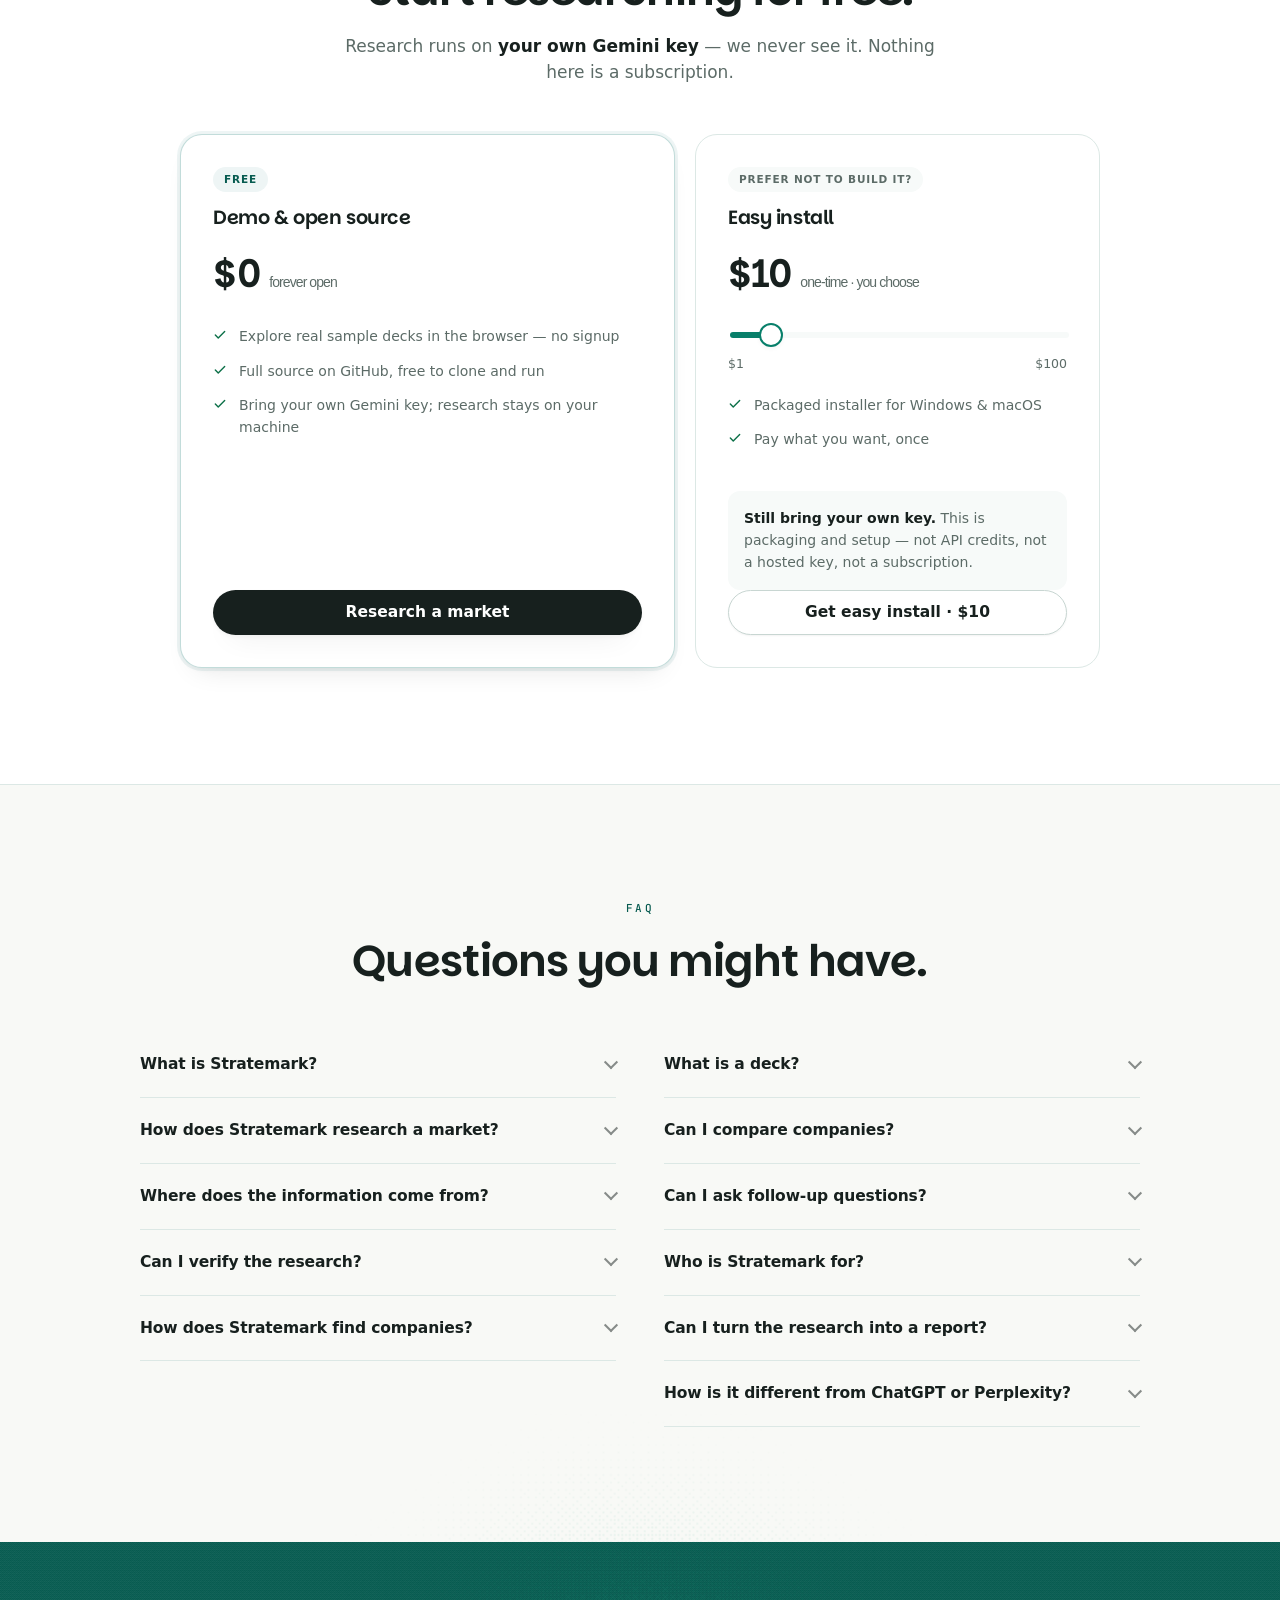
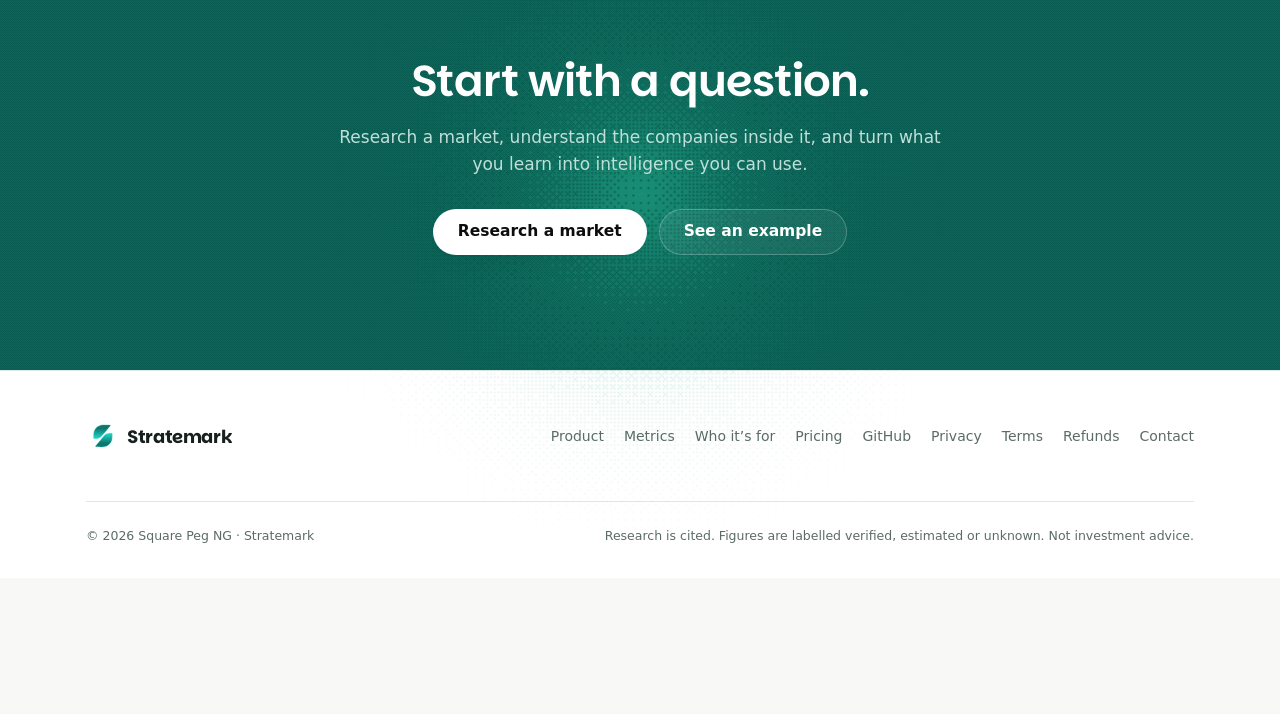
==== commit 5569f960: "feat(landing-page): V7 — review round 2 Fixes the clipped input pill at the root (demo overhung the " ====
--- a/landing-page/site/index.html
+++ b/landing-page/site/index.html
@@ -194,12 +194,12 @@
 .hero-note{margin-top:var(--s4);font-size:var(--t-sm);color:#93A09C}
 
 /* hero demo: question → research → deck, in one product window */
-.stage{position:relative;margin-top:clamp(44px,5vw,72px);margin-bottom:calc(var(--s20) * -1);text-align:left}
+.stage{position:relative;margin-top:clamp(44px,5vw,72px);padding-bottom:var(--s12);text-align:left}
 .demo{
   position:relative;z-index:1;background:var(--bg);color:var(--content);
   border:1px solid rgba(255,255,255,.14);border-radius:var(--r-xl);
   box-shadow:0 2px 8px rgba(0,0,0,.25), 0 60px 110px -50px rgba(0,0,0,.7);
-  overflow:hidden;min-height:520px;display:flex;flex-direction:column;
+  overflow:hidden;display:flex;flex-direction:column;
 }
 .demo-head{
   display:flex;align-items:center;justify-content:space-between;gap:var(--s4);
@@ -241,7 +241,12 @@
   border-radius:16px;padding:12px;box-shadow:var(--sh-sm);
 }
 .pill .ph{font-size:15px;color:var(--muted)}
-.pill .bar{display:flex;align-items:center;justify-content:space-between;margin-top:10px;gap:10px}
+.pill .bar{display:flex;align-items:center;justify-content:space-between;margin-top:10px;gap:10px;
+  overflow:hidden;max-height:40px;transition:max-height .35s var(--ease),margin-top .35s var(--ease),opacity .3s}
+.demo.done .pill .bar{max-height:0;margin-top:0;opacity:0}
+.demo.done .pill{padding:10px 14px}
+.demo.done .pill .ph::after{content:" +";color:var(--primary);font-weight:600}
+.pill{transition:padding .35s var(--ease)}
 .pill .left{display:flex;align-items:center;gap:8px;min-width:0}
 .pill .mk{opacity:.4;flex:none}
 .pill .mk svg{width:15px;height:15px;display:block}
@@ -340,7 +345,11 @@
 .intel-row .when{font-size:11px;color:var(--muted);white-space:nowrap}
 
 /* org chart */
-.org{margin-top:var(--s12);position:relative;max-width:760px;margin-inline:auto}
+.team-grid{margin-top:var(--s12);display:grid;grid-template-columns:minmax(0,.8fr) minmax(0,1.2fr);gap:var(--s6);align-items:center}
+.team-photo{margin:0;border-radius:var(--r-xl);overflow:hidden;box-shadow:var(--sh-md);align-self:stretch}
+.team-photo img{width:100%;height:100%;object-fit:cover;display:block;min-height:300px}
+@media (max-width:1000px){.team-grid{grid-template-columns:1fr}.team-photo img{max-height:300px;min-height:0}}
+.org{position:relative}
 .org-rows{display:grid;gap:var(--s8)}
 .org-row{display:flex;justify-content:center;gap:var(--s4);flex-wrap:wrap}
 .org-node{
@@ -441,6 +450,15 @@
   .decision-flow li{grid-template-columns:1fr;gap:2px}
 }
 
+/* capability index — an editorial table of contents, not feature cards */
+.cap-index{display:grid;grid-template-columns:repeat(6,minmax(0,1fr));gap:var(--s2)}
+.cap{display:flex;flex-direction:column;gap:2px;padding:var(--s3) var(--s4);border-radius:var(--r-md);border:1px solid transparent;transition:border-color .18s,background .18s}
+.cap:hover{border-color:var(--border);background:var(--bg)}
+.cap b{font-size:var(--t-sm);font-weight:600}
+.cap span{font-size:var(--t-xs);color:var(--muted)}
+@media (max-width:1000px){.cap-index{grid-template-columns:repeat(3,minmax(0,1fr))}}
+@media (max-width:640px){.cap-index{grid-template-columns:repeat(2,minmax(0,1fr))}}
+
 /* people band */
 .people-band{margin-top:var(--s12);display:grid;grid-template-columns:minmax(0,1.25fr) minmax(0,.75fr);gap:var(--s5);align-items:stretch}
 .pb-photo{margin:0;border-radius:var(--r-xl);overflow:hidden;box-shadow:var(--sh-md)}
@@ -492,25 +510,6 @@
 .mini-row .sc{font-family:"JetBrains Mono",monospace;font-size:10px;color:var(--positive-text)}
 
 
-/* deck anatomy: annotated card */
-.anatomy{margin-top:var(--s12);display:grid;grid-template-columns:minmax(0,1fr) minmax(0,1.05fr);gap:clamp(32px,5vw,72px);align-items:center}
-.anatomy .gcard{max-width:390px;margin-inline:auto;width:100%;box-shadow:var(--sh-lg);padding:18px}
-.callouts{display:grid;gap:var(--s3)}
-.callout{display:grid;grid-template-columns:auto minmax(0,1fr);gap:var(--s3);align-items:start;padding:var(--s3) var(--s4);border-left:2px solid var(--border2)}
-.callout:hover{border-left-color:var(--primary)}
-.callout b{font-size:var(--t-sm);font-weight:600;display:block}
-.callout span{font-size:var(--t-xs);color:var(--muted)}
-.callout .n{
-  font-family:"JetBrains Mono",monospace;font-size:10px;color:var(--primary-deep);
-  border:1px solid var(--wash-line);background:var(--wash);border-radius:6px;
-  width:22px;height:22px;display:grid;place-items:center;flex:none;
-}
-.tag-n{
-  position:absolute;z-index:2;font-family:"JetBrains Mono",monospace;font-size:10px;
-  color:var(--primary-deep);border:1px solid var(--wash-line);background:#fff;
-  border-radius:6px;width:20px;height:20px;display:grid;place-items:center;
-  box-shadow:var(--sh-sm);
-}
 
 /* company intelligence: dashboard window */
 .dash{max-width:980px;margin:var(--s12) auto 0}
@@ -596,21 +595,6 @@
 .lrow.lit{border-color:var(--wash-line);background:var(--wash)}
 .lrow.lit span{color:var(--primary-deep)}
 
-/* maturity */
-.tiers{display:grid;grid-template-columns:repeat(8,minmax(0,1fr));gap:var(--s2);margin-top:var(--s10)}
-.tier{
-  display:flex;flex-direction:column;gap:var(--s1);padding:var(--s4) var(--s2);
-  text-align:center;cursor:pointer;background:var(--surface);
-  border:1px solid var(--border);border-radius:var(--r-md);
-  transition:border-color .15s,transform .15s var(--ease),box-shadow .15s;
-}
-.tier:hover{border-color:var(--wash-line);transform:translateY(-2px);box-shadow:var(--sh-sm)}
-.tier .t{font-family:Parkinsans,sans-serif;font-size:var(--t-h3);font-weight:600;line-height:1}
-.tier .l{font-size:10px;line-height:1.3;color:var(--muted)}
-.tier[aria-pressed="true"]{border-color:var(--primary);background:var(--wash);box-shadow:0 0 0 3px var(--wash)}
-.tier[aria-pressed="true"] .t{color:var(--primary-deep)}
-.tier-detail{margin-top:var(--s4);padding:var(--s4) var(--s5);min-height:64px;display:flex;align-items:center;background:var(--surface);border:1px solid var(--border);border-radius:var(--r-md);font-size:var(--t-base);color:var(--muted)}
-.tier-detail strong{color:var(--content);font-weight:600}
 
 /* market map */
 .map{margin-top:var(--s12);border:1px solid var(--border);border-radius:var(--r-lg);background:var(--surface);box-shadow:var(--sh-md);padding:var(--s5)}
@@ -708,7 +692,6 @@
   .anatomy{grid-template-columns:1fr}
   .dash-body{grid-template-columns:1fr}
   .evidence,.compare-grid,.ask-grid,.vs{grid-template-columns:1fr}
-  .tiers{grid-template-columns:repeat(4,minmax(0,1fr))}
   .metrics-grid{grid-template-columns:repeat(2,minmax(0,1fr))}
   .mcell.wide{grid-column:span 2}
   .lenses{grid-template-columns:repeat(2,minmax(0,1fr))}
@@ -723,7 +706,6 @@
   .nav-in{gap:var(--s3)}
   .brand-word{font-size:15px}
   .hero-actions .btn{flex:1 1 100%}
-  .tiers{grid-template-columns:repeat(2,minmax(0,1fr))}
   .metrics-grid{grid-template-columns:1fr}
   .mcell.wide{grid-column:span 1}
   .lenses{grid-template-columns:1fr}
@@ -753,7 +735,7 @@
       <span class="brand-word">Stratemark</span>
     </a>
     <div class="nav-links">
-      <a href="#deck">Product</a>
+      <a href="#product-sec">Product</a>
       <a href="#metrics-sec">Metrics</a>
       <a href="#people">Who it’s for</a>
       <a href="#pricing">Pricing</a>
@@ -879,7 +861,7 @@
 </header>
 
 <!-- ================================================== 02 · THE PROBLEM === -->
-<section style="padding-top:calc(var(--band) + var(--s20))">
+<section>
   <div class="wrap">
     <p class="kicker" data-r>The problem</p>
     <h2 class="h2" data-r>Market research is scattered. Your intelligence shouldn’t be.</h2>
@@ -910,52 +892,22 @@
   </div>
 </section>
 
-<!-- ================================================ 04 · WHAT IS A DECK === -->
-<section id="deck" style="background:var(--surface);border-block:1px solid var(--border)">
-  <div class="wrap">
-    <p class="kicker" data-r>The deck</p>
-    <h2 class="h2" data-r>Your market, organized.</h2>
-    <p class="lede" data-r>
-      Scattered research becomes a structured landscape of companies you can explore and compare.
-    </p>
-    <div class="anatomy">
-      <div style="position:relative" data-r>
-        <span class="tag-n" style="top:20px;left:-8px">1</span>
-        <span class="tag-n" style="top:20px;right:-8px">2</span>
-        <span class="tag-n" style="top:44%;left:-8px">3</span>
-        <span class="tag-n" style="bottom:88px;right:-8px">4</span>
-        <span class="tag-n" style="bottom:14px;left:-8px">5</span>
-            <article class="gcard">
-              <div class="gc-top">
-                <span class="gc-logo"><img src="[data-uri]" width="36" height="36" loading="lazy" alt="" /></span>
-                <div class="gc-id"><h3 class="gc-name">NVIDIA</h3><span class="gc-ind">Semiconductors</span></div>
-                <div class="gc-score">
-                  <span class="gc-ring"><svg viewBox="0 0 40 40" aria-hidden="true"><circle cx="20" cy="20" r="17" fill="none" stroke="var(--border)" stroke-width="3"/><circle cx="20" cy="20" r="17" fill="none" stroke="#0E7A50" stroke-width="3" stroke-linecap="round" stroke-dasharray="101.5 106.8"/></svg><b>95</b></span>
-                  <span style="color:#0E7A50">Very Strong</span>
-                </div>
-              </div>
-              <p class="gc-one">Designs GPUs and full-stack accelerated computing platforms that power most frontier AI training and inference.</p>
-              <p class="gc-hq"><svg viewBox="0 0 24 24" fill="none" stroke="currentColor" stroke-width="2" stroke-linecap="round" stroke-linejoin="round"><path d="M20 10c0 6-8 12-8 12s-8-6-8-12a8 8 0 0 1 16 0Z"/><circle cx="12" cy="10" r="3"/></svg>Santa Clara, California, United States</p>
-              <div class="gc-metrics"><div><p class="v num">$216B</p><p class="l">FY rev</p><span class="conf conf-v">verified</span></div><div><p class="v num">$4.9T</p><p class="l">Mkt cap</p><span class="conf conf-e">estimated</span></div><div><p class="v num">~85%</p><p class="l">GPU share</p><span class="conf conf-e">estimated</span></div><div><p class="v num">42K</p><p class="l">Team</p><span class="conf conf-e">estimated</span></div><div><p class="v num">—</p><p class="l">Users</p><span class="conf conf-u">unknown</span></div><div><p class="v num">—</p><p class="l">Rating</p><span class="conf conf-u">unknown</span></div></div>
-              <p class="gc-foot"><span>frontier AI labs</span><span class="tierbadge" style="color:#0A5751"><i style="background:#0A5751"></i>T8 · The Titans</span></p>
-            </article>
-      </div>
-      <div class="callouts" data-r>
-        <div class="callout"><span class="n">1</span><div><b>Company identity</b><span>Name, industry, one-liner and HQ — verified against the company’s own site.</span></div></div>
-        <div class="callout"><span class="n">2</span><div><b>Score</b><span>A 0–100 investability score computed from the company’s signals.</span></div></div>
-        <div class="callout"><span class="n">3</span><div><b>Metrics with confidence</b><span>ARR, valuation, team, users, market share — each labelled verified, estimated or unknown.</span></div></div>
-        <div class="callout"><span class="n">4</span><div><b>Signals &amp; sources</b><span>Every figure keeps its citations. Click through to the publisher.</span></div></div>
-        <div class="callout"><span class="n">5</span><div><b>Maturity tier</b><span>Where the company stands, from T1 The Sandbox to T8 The Titans.</span></div></div>
-      </div>
-    </div>
-    <p class="lede" data-r style="font-size:var(--t-sm)">
-      <strong>The deck is the map. Every company can become an investigation.</strong>
-    </p>
+<!-- ============================================== 04b · CAPABILITIES === -->
+<section style="padding-block:var(--s16);border-block:1px solid var(--border);background:var(--surface)">
+  <div class="wrap">
+    <nav class="cap-index" aria-label="Everything in the workspace">
+      <a href="#top" class="cap"><b>Live research</b><span>question → deck</span></a>
+      <a href="#product-sec" class="cap"><b>Company profiles</b><span>8 intelligence tabs</span></a>
+      <a href="#metrics-sec" class="cap"><b>Metrics</b><span>fact-checked signals</span></a>
+      <a href="#intel-sec" class="cap"><b>Live Intel</b><span>what changed</span></a>
+      <a href="#ask" class="cap"><b>Compare &amp; Ask</b><span>grounded answers</span></a>
+      <a href="#report-sec" class="cap"><b>Reports</b><span>PPTX · PDF · MD</span></a>
+    </nav>
   </div>
 </section>
 
 <!-- ========================================= 05 · COMPANY INTELLIGENCE === -->
-<section style="background:var(--mint);border-block:1px solid var(--border)">
+<section id="product-sec" style="background:var(--mint);border-block:1px solid var(--border)">
   <div class="wrap">
     <p class="kicker" data-r>Company intelligence</p>
     <h2 class="h2" data-r>Go deeper than the company card.</h2>
@@ -1105,7 +1057,7 @@
 </section>
 
 <!-- ================================================== 08 · LIVE INTEL === -->
-<section style="background:var(--surface);border-block:1px solid var(--border)">
+<section id="intel-sec" style="background:var(--surface);border-block:1px solid var(--border)">
   <div class="wrap">
     <p class="kicker" data-r>Live intel</p>
     <h2 class="h2" data-r>Know what changed.</h2>
@@ -1127,7 +1079,12 @@
     <p class="lede" data-r>
       Leadership, teams and reporting structure — assembled into an organization chart.
     </p>
-    <div class="org" data-r aria-label="An organization chart: CEO at the top, functional leads below, teams beneath them.">
+    <div class="team-grid">
+      <figure class="team-photo" data-r>
+        <img src="[data-uri]" width="1100" height="738" loading="lazy" decoding="async"
+             alt="Two colleagues debating a point at a laptop in a warm evening office." />
+      </figure>
+      <div class="org" data-r aria-label="An organization chart: leadership at the top, functional leads below, teams beneath them.">
       <div class="org-rows">
         <div class="org-row">
           <div class="org-node lead"><b>Chief Executive</b><span>co-founder</span></div>
@@ -1143,6 +1100,7 @@
           <div class="org-node"><b>Sales</b><span>Fortune 500</span></div>
           <div class="org-node"><b>Partnerships</b><span>cloud &amp; compute</span></div>
         </div>
+      </div>
       </div>
     </div>
   </div>
@@ -1232,56 +1190,14 @@
   </div>
 </section>
 
-<!-- ==================================================== 09 · MATURITY === -->
-<section>
-  <div class="wrap">
-    <p class="kicker" data-r>Maturity</p>
-    <h2 class="h2" data-r>Understand where companies stand.</h2>
-    <p class="lede" data-r>
-      Stratemark scores each company into one of eight maturity tiers — separating early
-      experiments from businesses with real traction and established market presence.
-      Select a tier for what it means.
-    </p>
-    <div class="tiers" id="tier-grid" data-r>
-      <button type="button" class="tier" aria-pressed="false" data-title="T1 · The Sandbox" data-blurb="Pre-product, speculative R&amp;D — often pre-seed or bootstrapped, still proving the idea.">
-        <span class="t">T1</span><span class="l">The Sandbox</span>
-      </button>
-      <button type="button" class="tier" aria-pressed="false" data-title="T2 · Scrappy Startups" data-blurb="Early-stage and high-risk, hunting for traction. May be bootstrapped or seed-funded.">
-        <span class="t">T2</span><span class="l">Scrappy Startups</span>
-      </button>
-      <button type="button" class="tier" aria-pressed="false" data-title="T3 · Emerging Challengers" data-blurb="Early product-market fit. New to market but starting to gain real traction.">
-        <span class="t">T3</span><span class="l">Emerging Challengers</span>
-      </button>
-      <button type="button" class="tier" aria-pressed="false" data-title="T4 · Growth Stage" data-blurb="Scaling with institutional backing. Traction is real; the job is efficient growth.">
-        <span class="t">T4</span><span class="l">Growth Stage</span>
-      </button>
-      <button type="button" class="tier" aria-pressed="false" data-title="T5 · Market Disruptors" data-blurb="Actively rewriting industry rules — challenging incumbents with a sharp wedge.">
-        <span class="t">T5</span><span class="l">Market Disruptors</span>
-      </button>
-      <button type="button" class="tier" aria-pressed="false" data-title="T6 · Scale Stage" data-blurb="Massive distribution achieved. Building toward incumbent status.">
-        <span class="t">T6</span><span class="l">Scale Stage</span>
-      </button>
-      <button type="button" class="tier" aria-pressed="false" data-title="T7 · Legacy Incumbents" data-blurb="Profitable category leaders that can be slow to adapt — still formidable.">
-        <span class="t">T7</span><span class="l">Legacy Incumbents</span>
-      </button>
-      <button type="button" class="tier" aria-pressed="false" data-title="T8 · The Titans" data-blurb="Absolute market behemoths. Top-of-ladder maturity in this scoring model.">
-        <span class="t">T8</span><span class="l">The Titans</span>
-      </button>
-    </div>
-    <p class="tier-detail" id="tier-detail" role="status" aria-live="polite">
-      Select a tier above for a plain-language breakdown of what it means in Stratemark’s maturity model.
-    </p>
-  </div>
-</section>
-
 <!-- ================================================== 10 · MARKET MAP === -->
 <section style="padding-top:0">
   <div class="wrap">
     <p class="kicker" data-r>Market map</p>
     <h2 class="h2" data-r>See the shape of a market.</h2>
     <p class="lede" data-r>
-      Split the deck into its eight tiers and the market’s structure becomes visible — who has
-      won, who is scaling, and where the next challengers are forming.
+      Every company is scored into one of eight maturity tiers — from T1 The Sandbox to
+      T8 The Titans. Split the deck by tier and the market’s structure becomes visible.
     </p>
     <div class="map" data-r>
       <div class="map-head">
@@ -1354,7 +1270,7 @@
 </section>
 
 <!-- ====================================================== 12 · REPORT === -->
-<section>
+<section id="report-sec">
   <div class="wrap">
     <p class="kicker" data-r>From research to report</p>
     <h2 class="h2" data-r>Turn research into a report.</h2>
@@ -1594,7 +1510,7 @@
       <span class="brand-word">Stratemark</span>
     </a>
     <nav class="foot-links" aria-label="Footer">
-      <a href="#deck">Product</a>
+      <a href="#product-sec">Product</a>
       <a href="#metrics-sec">Metrics</a>
       <a href="#people">Who it’s for</a>
       <a href="#pricing">Pricing</a>
@@ -1652,6 +1568,8 @@
     phase.textContent='Deck ready — 10 cards built, metrics sourced, tiers scored.';
     var icon=research.querySelector('.phase svg'); if(icon) icon.style.animation='none';
     cards.forEach(function(c,i){setTimeout(function(){c.classList.add('in')},reduced?0:160*i)});
+    /* the input pill collapses to a compact, fully visible state */
+    setTimeout(function(){demo.classList.add('done')},reduced?0:cards.length*160+300);
   };
   if(reduced||!('IntersectionObserver' in window)){deck();return}
   var started=false;
@@ -1713,21 +1631,6 @@
   io.observe(chat);
 })();
 
-/* tier strip */
-(function(){
-  var g=document.getElementById('tier-grid'),d=document.getElementById('tier-detail');
-  if(!g||!d) return;
-  var rest=d.textContent;
-  g.addEventListener('click',function(e){
-    var b=e.target.closest('.tier'); if(!b) return;
-    var on=b.getAttribute('aria-pressed')==='true';
-    g.querySelectorAll('.tier').forEach(function(x){x.setAttribute('aria-pressed','false')});
-    if(on){d.textContent=rest;return}
-    b.setAttribute('aria-pressed','true');
-    d.innerHTML='<span><strong>'+b.dataset.title+'.</strong> '+b.dataset.blurb+'</span>';
-  });
-})();
-
 /* human section: float chips fade in */
 (function(){
   var chips=[].slice.call(document.querySelectorAll('.float-chip')); if(!chips.length) return;
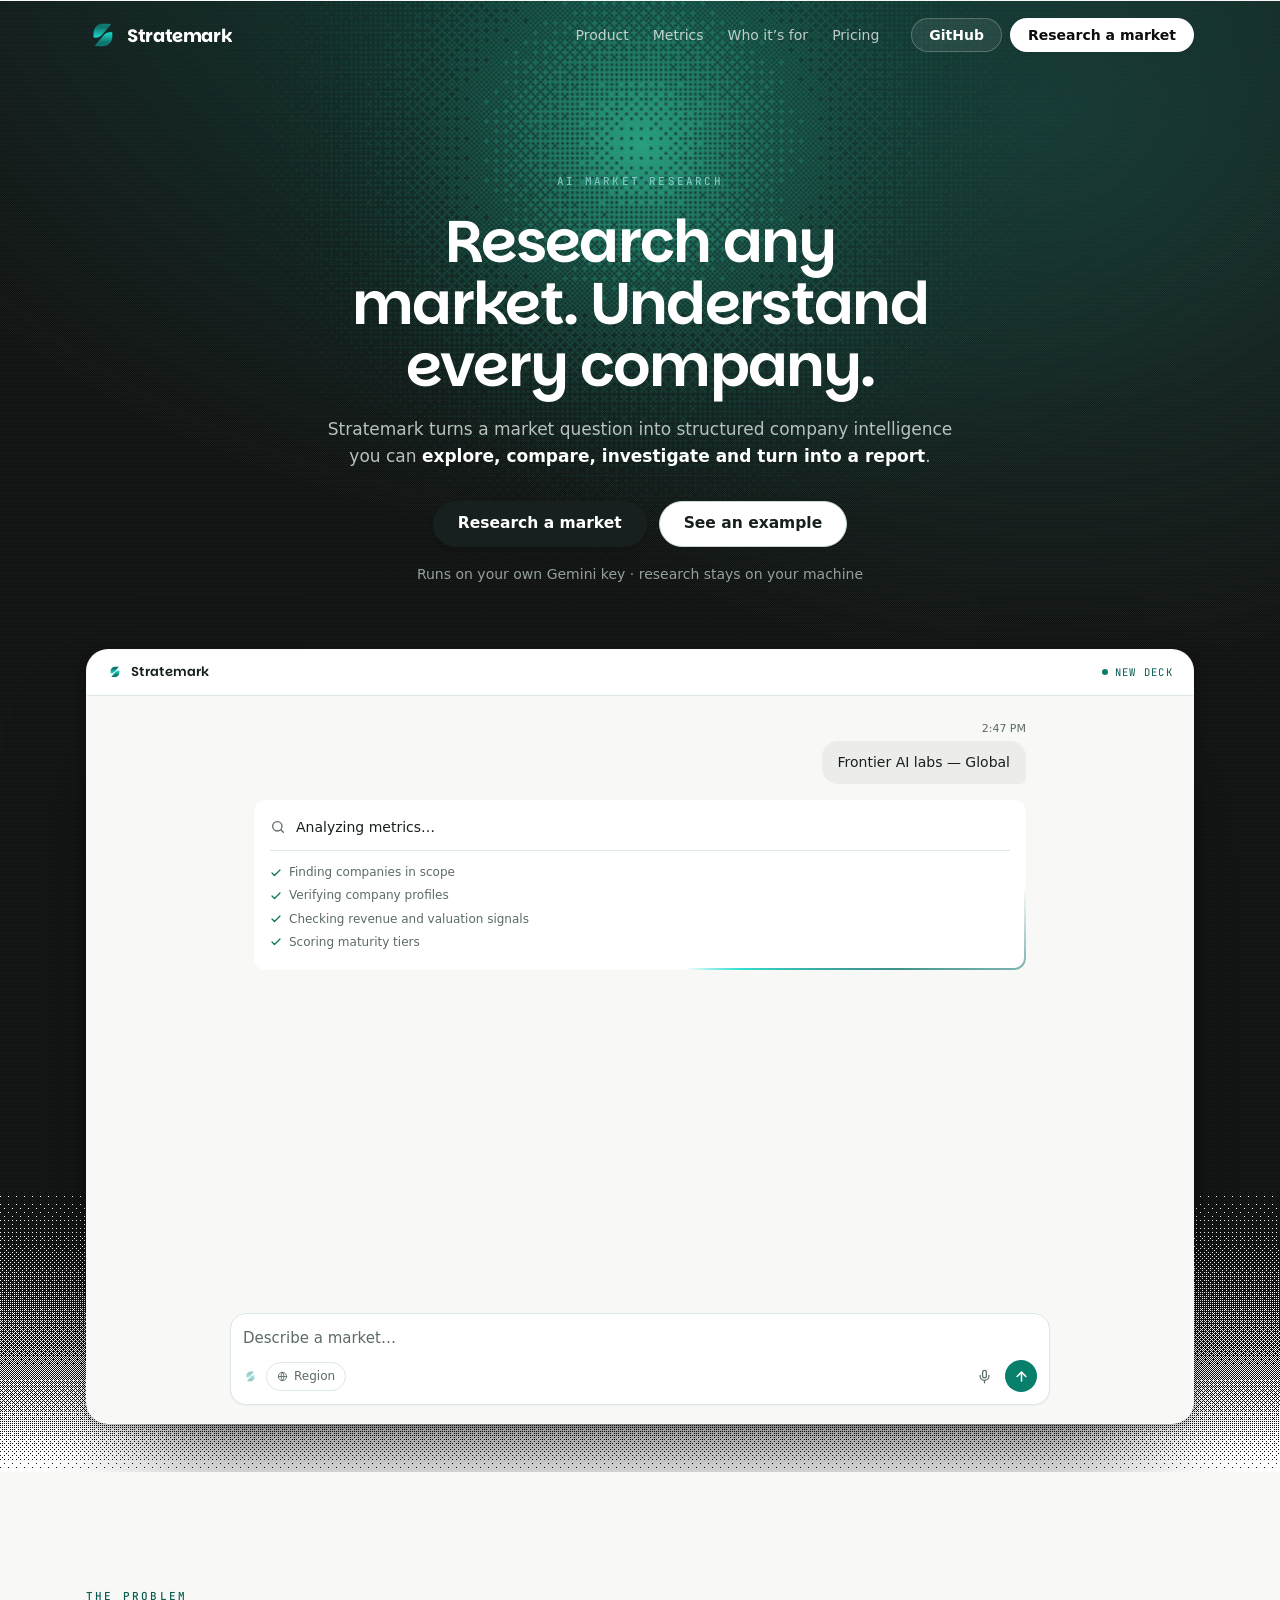
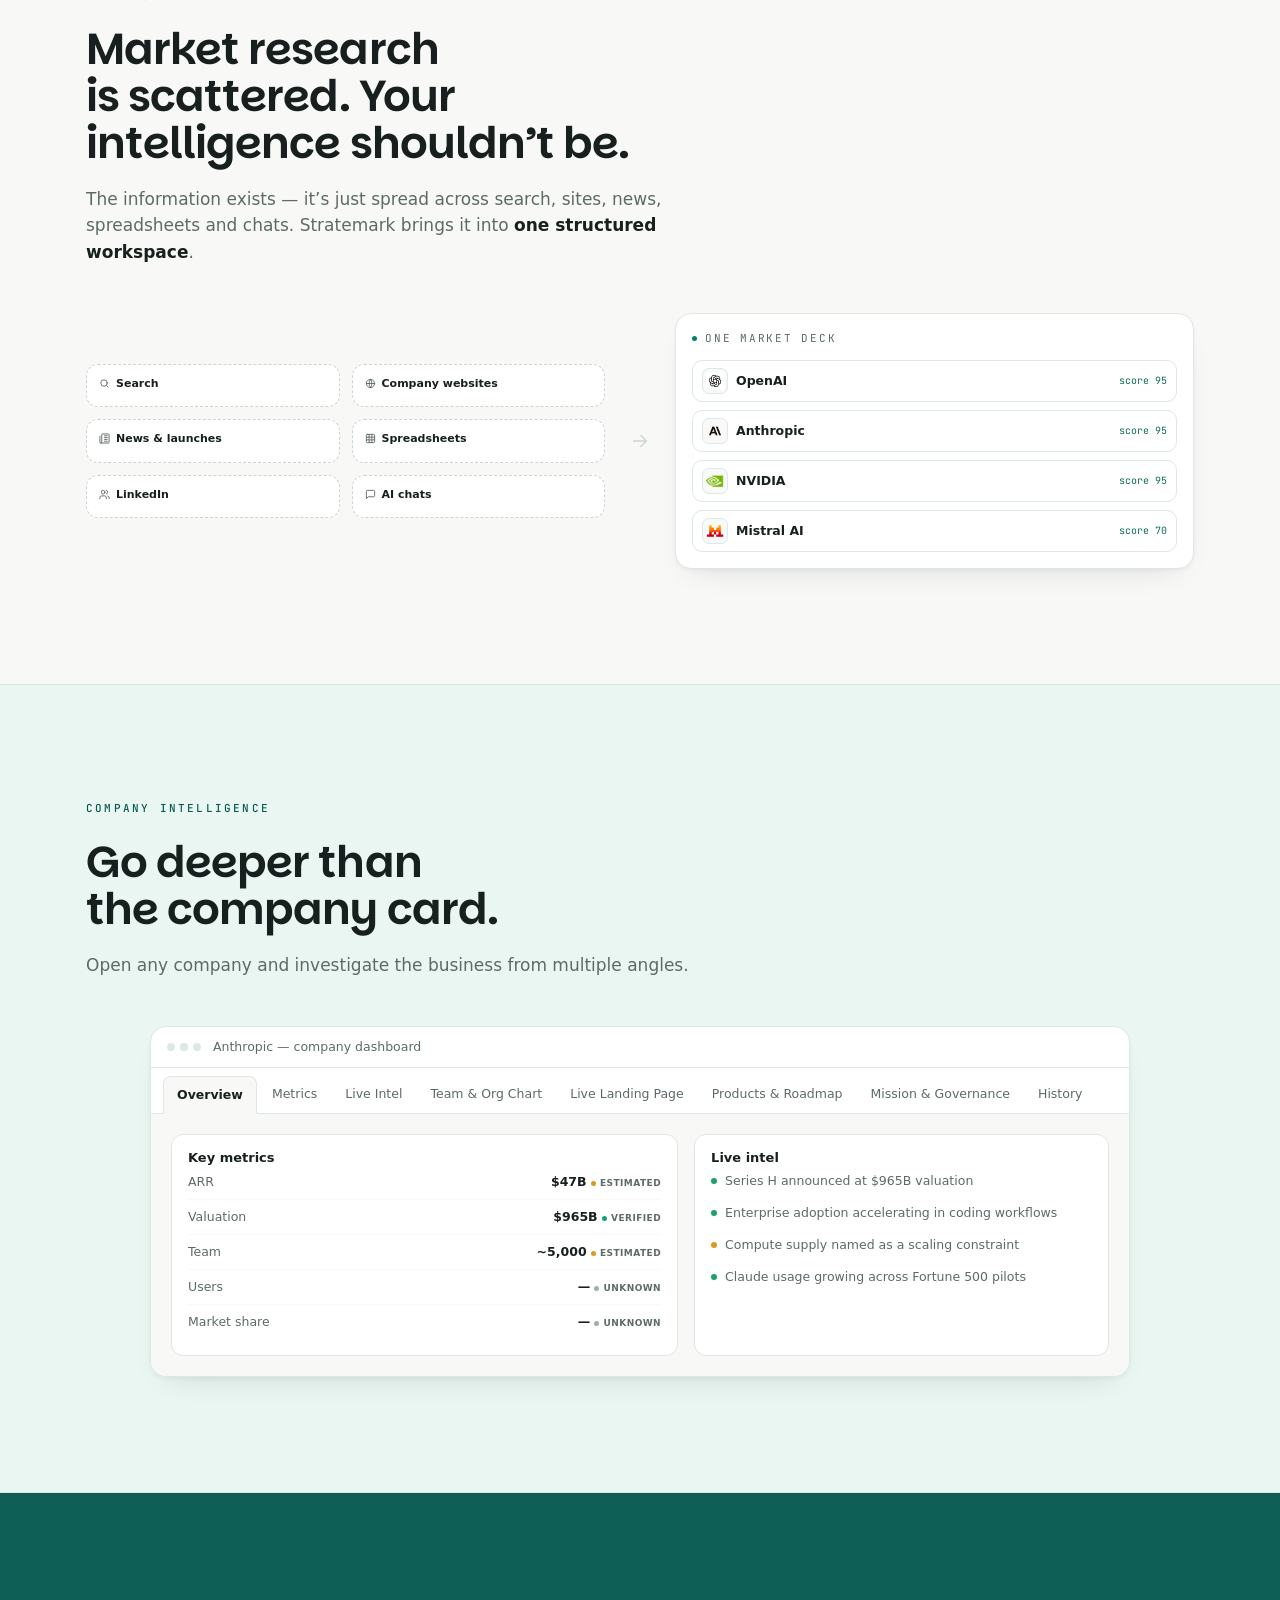
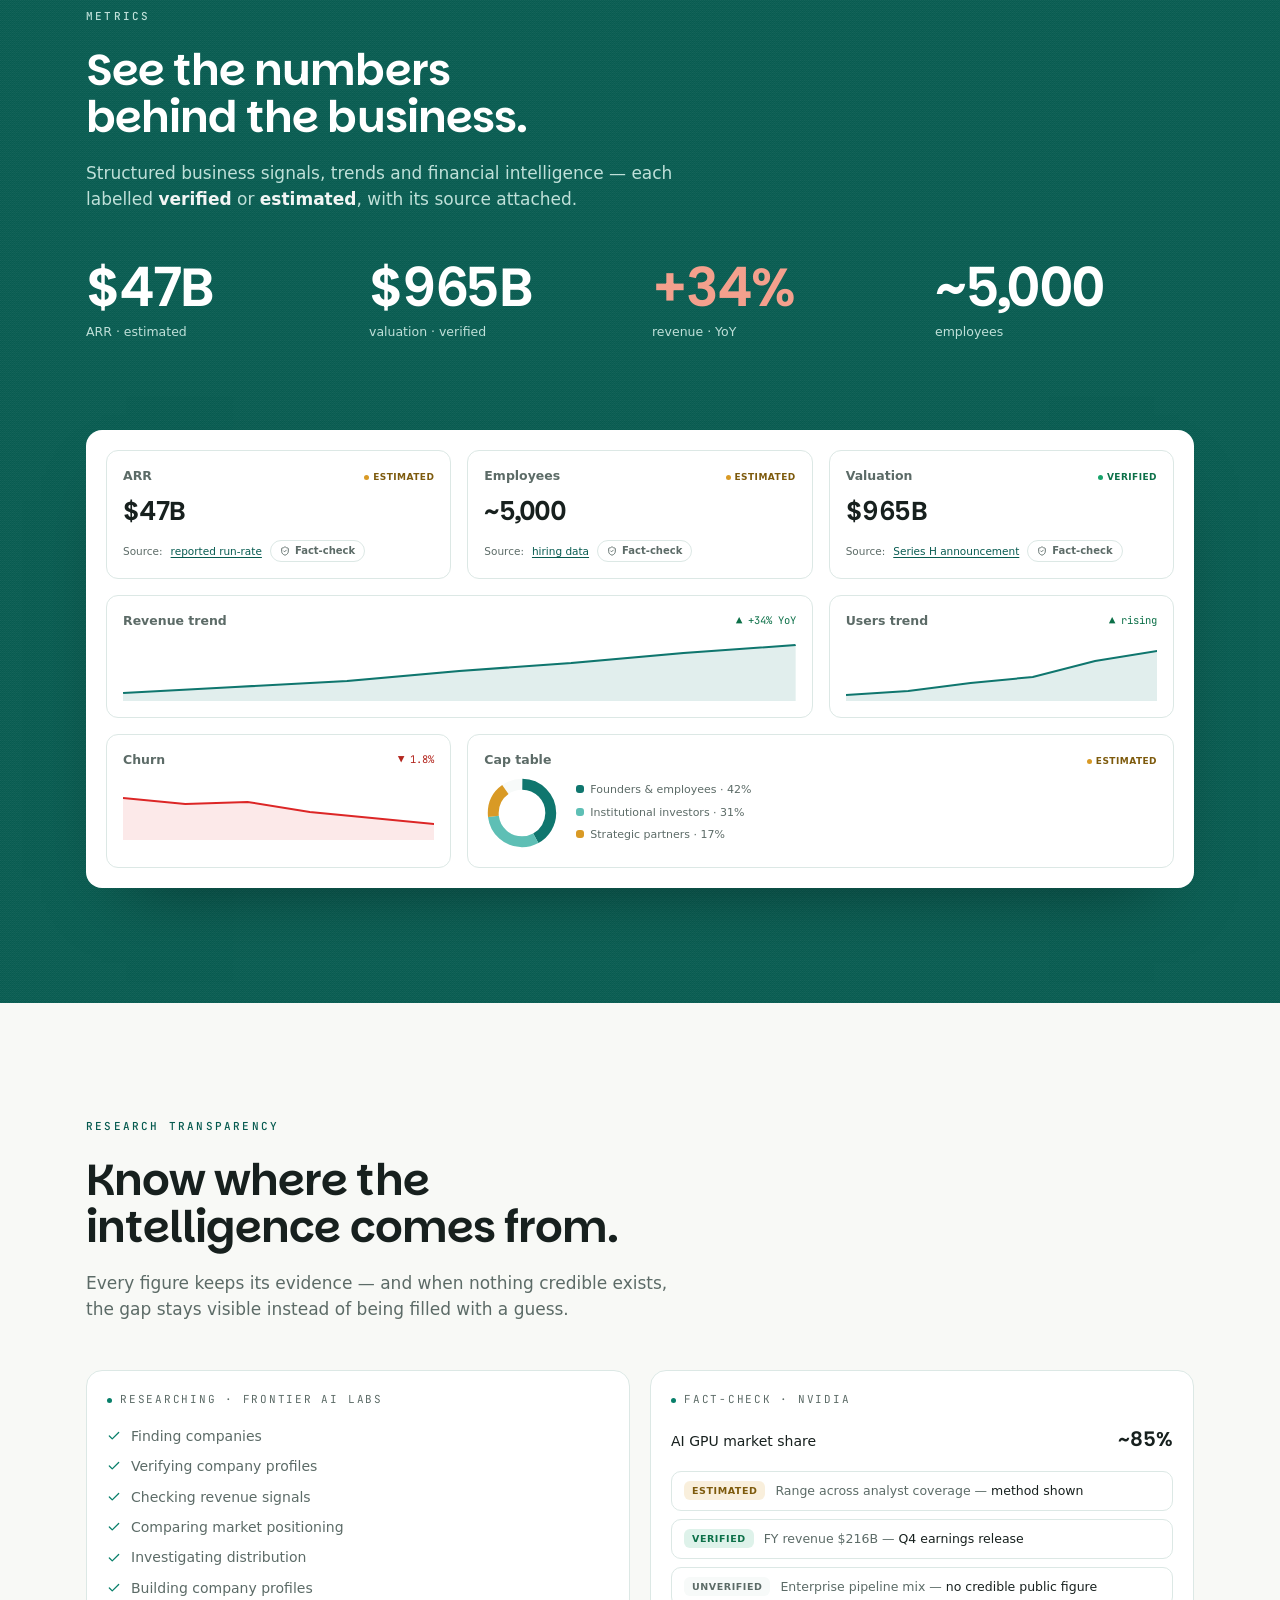
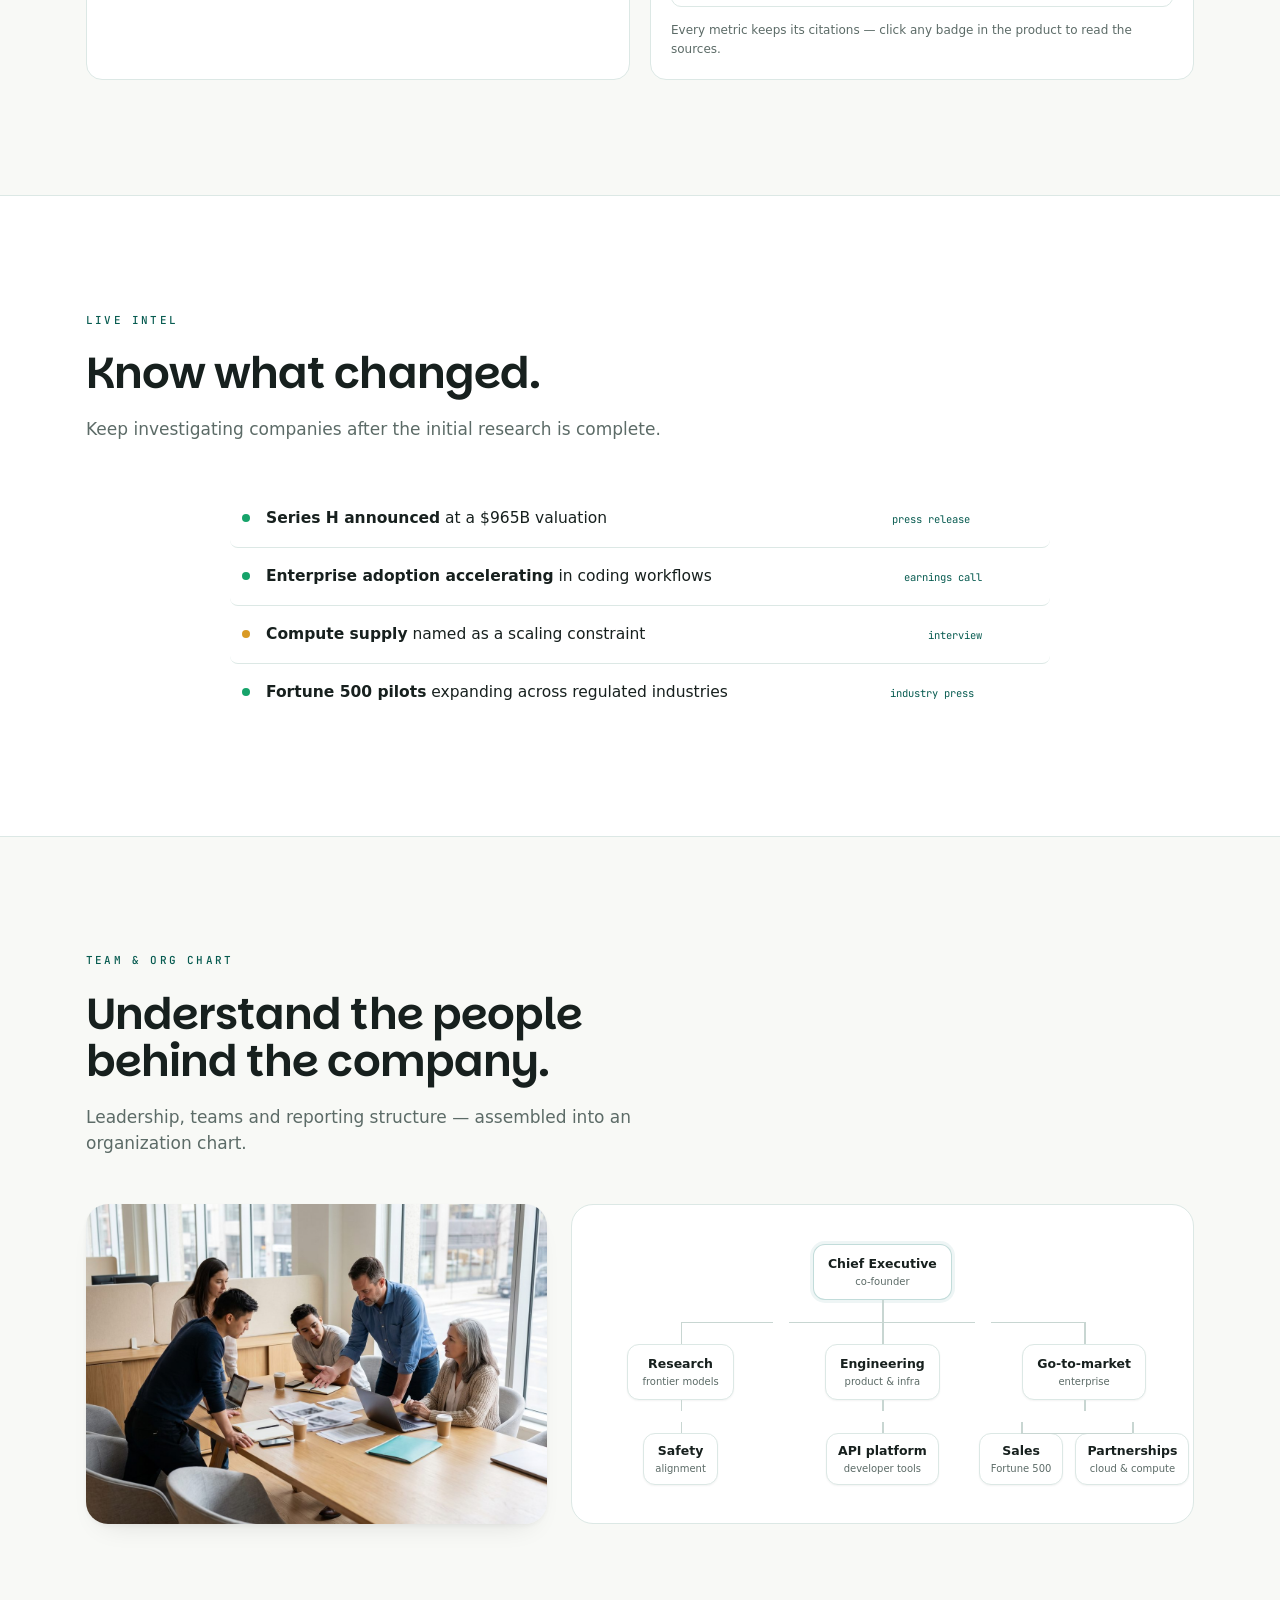
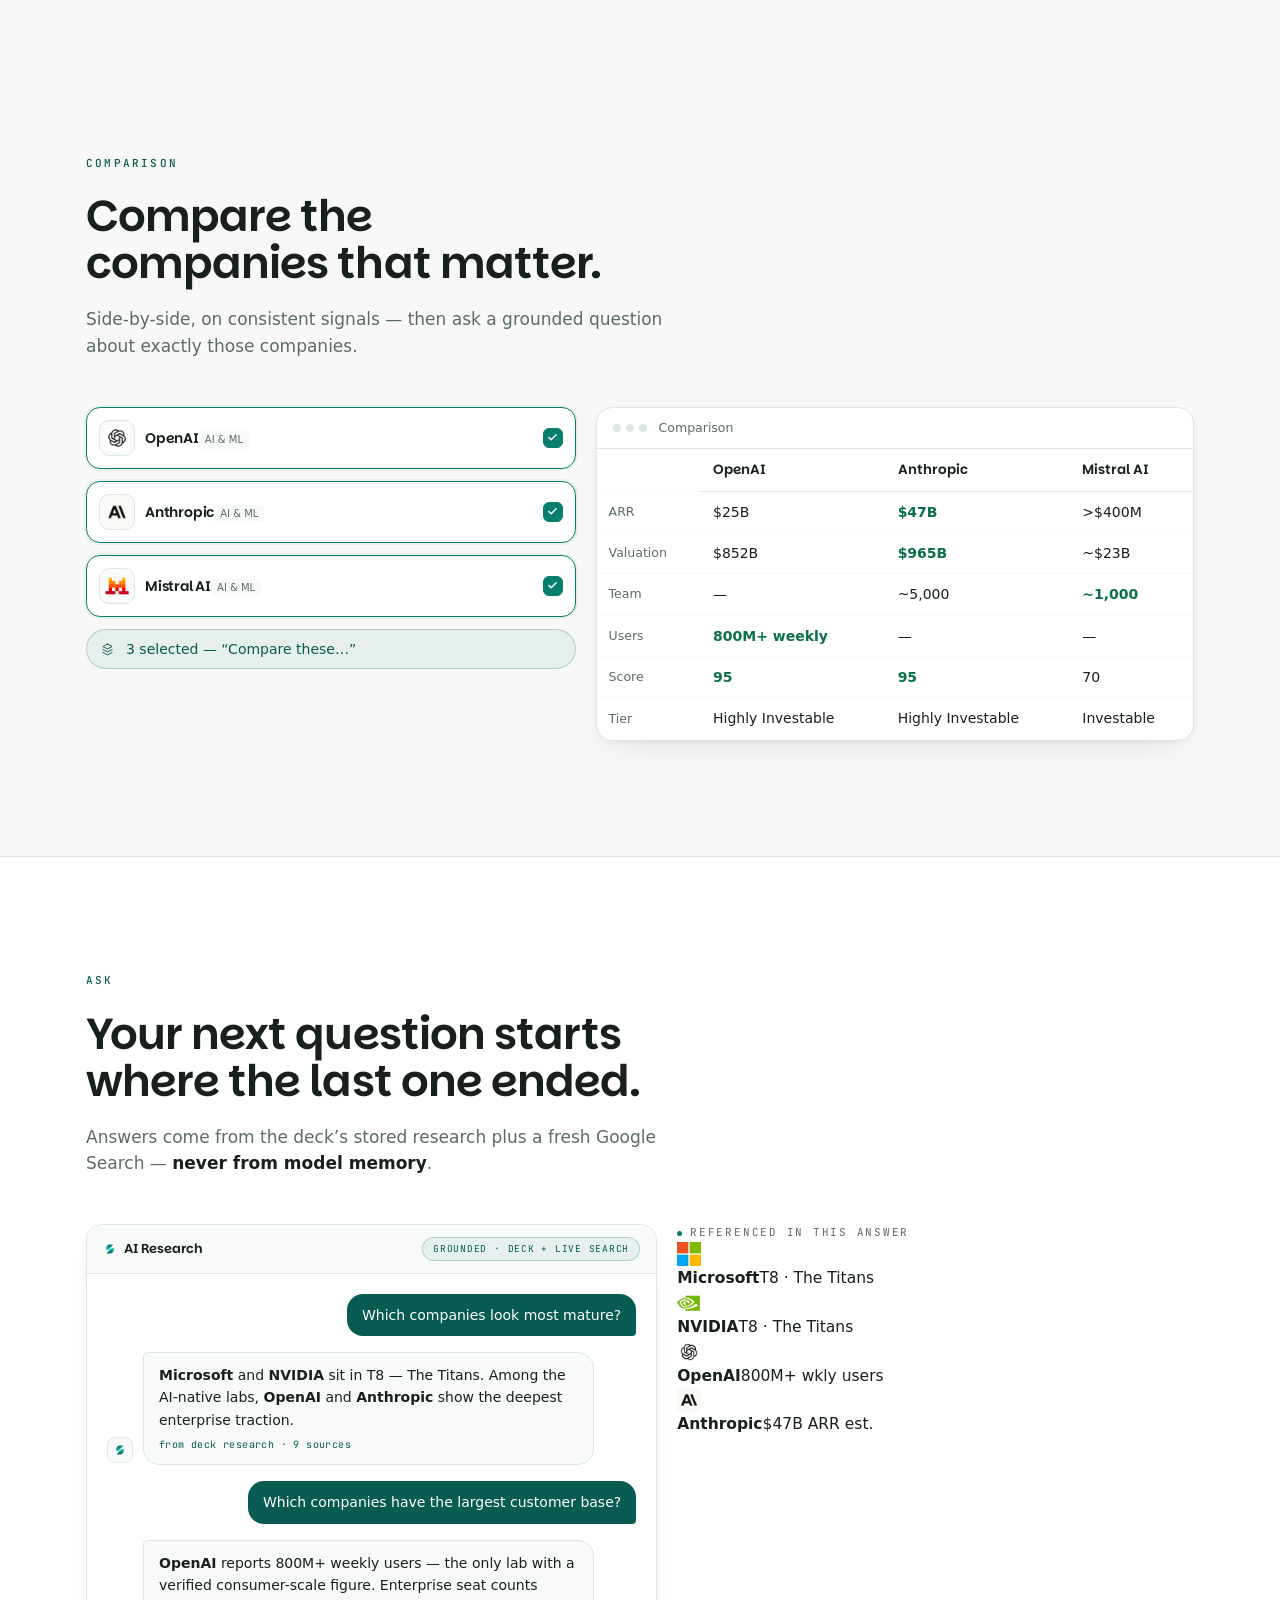
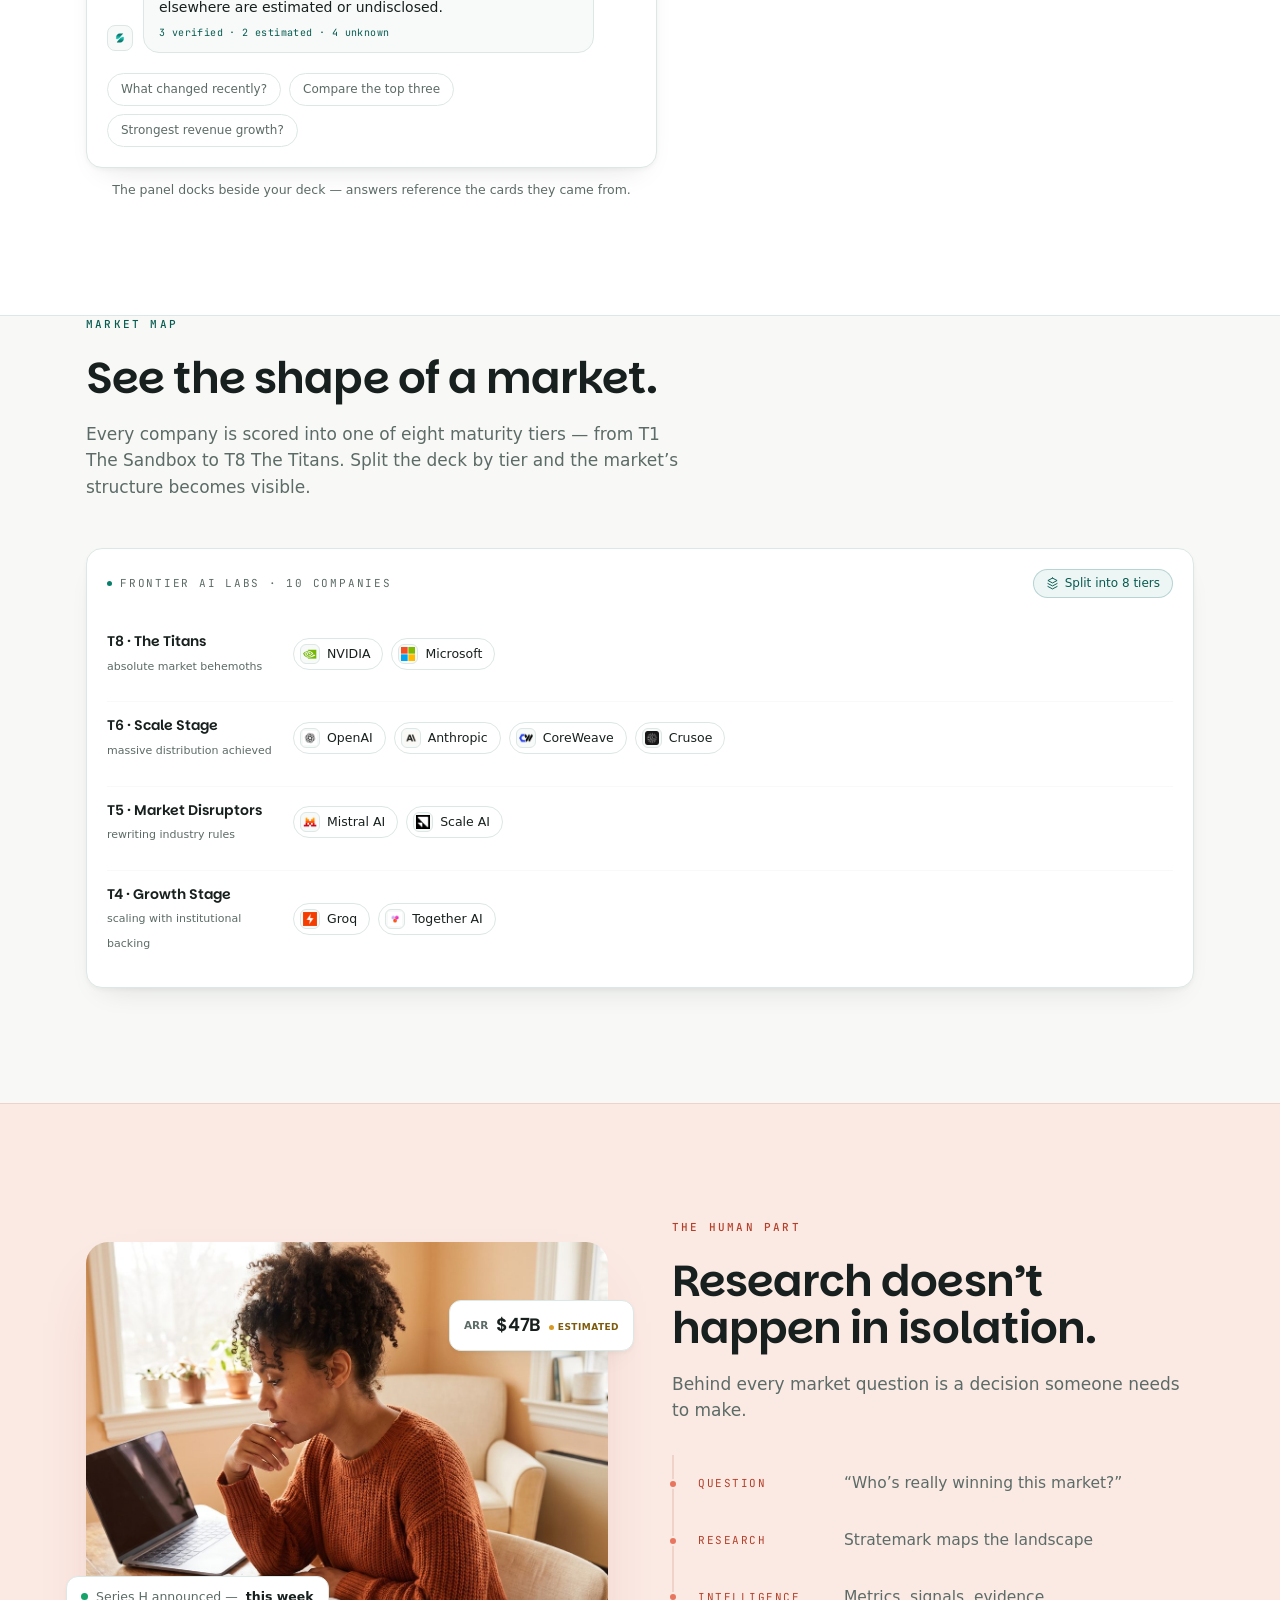
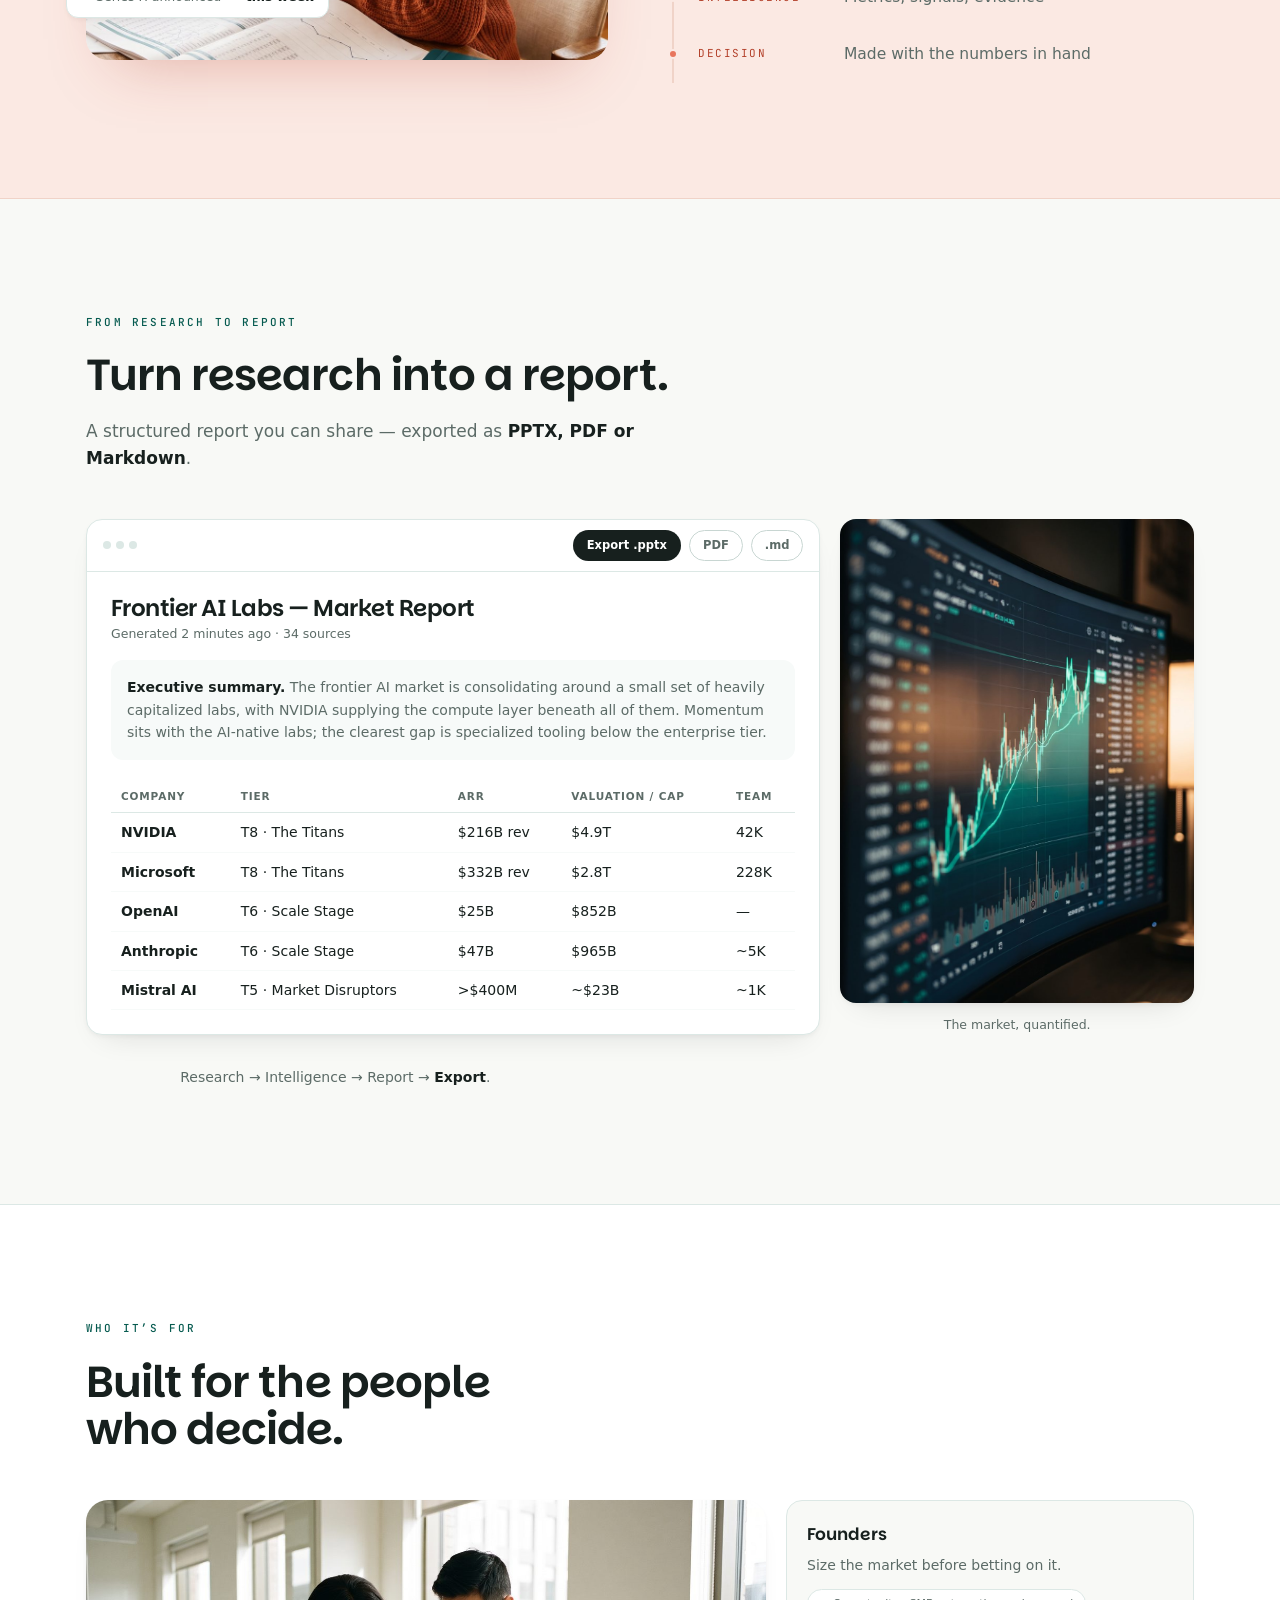
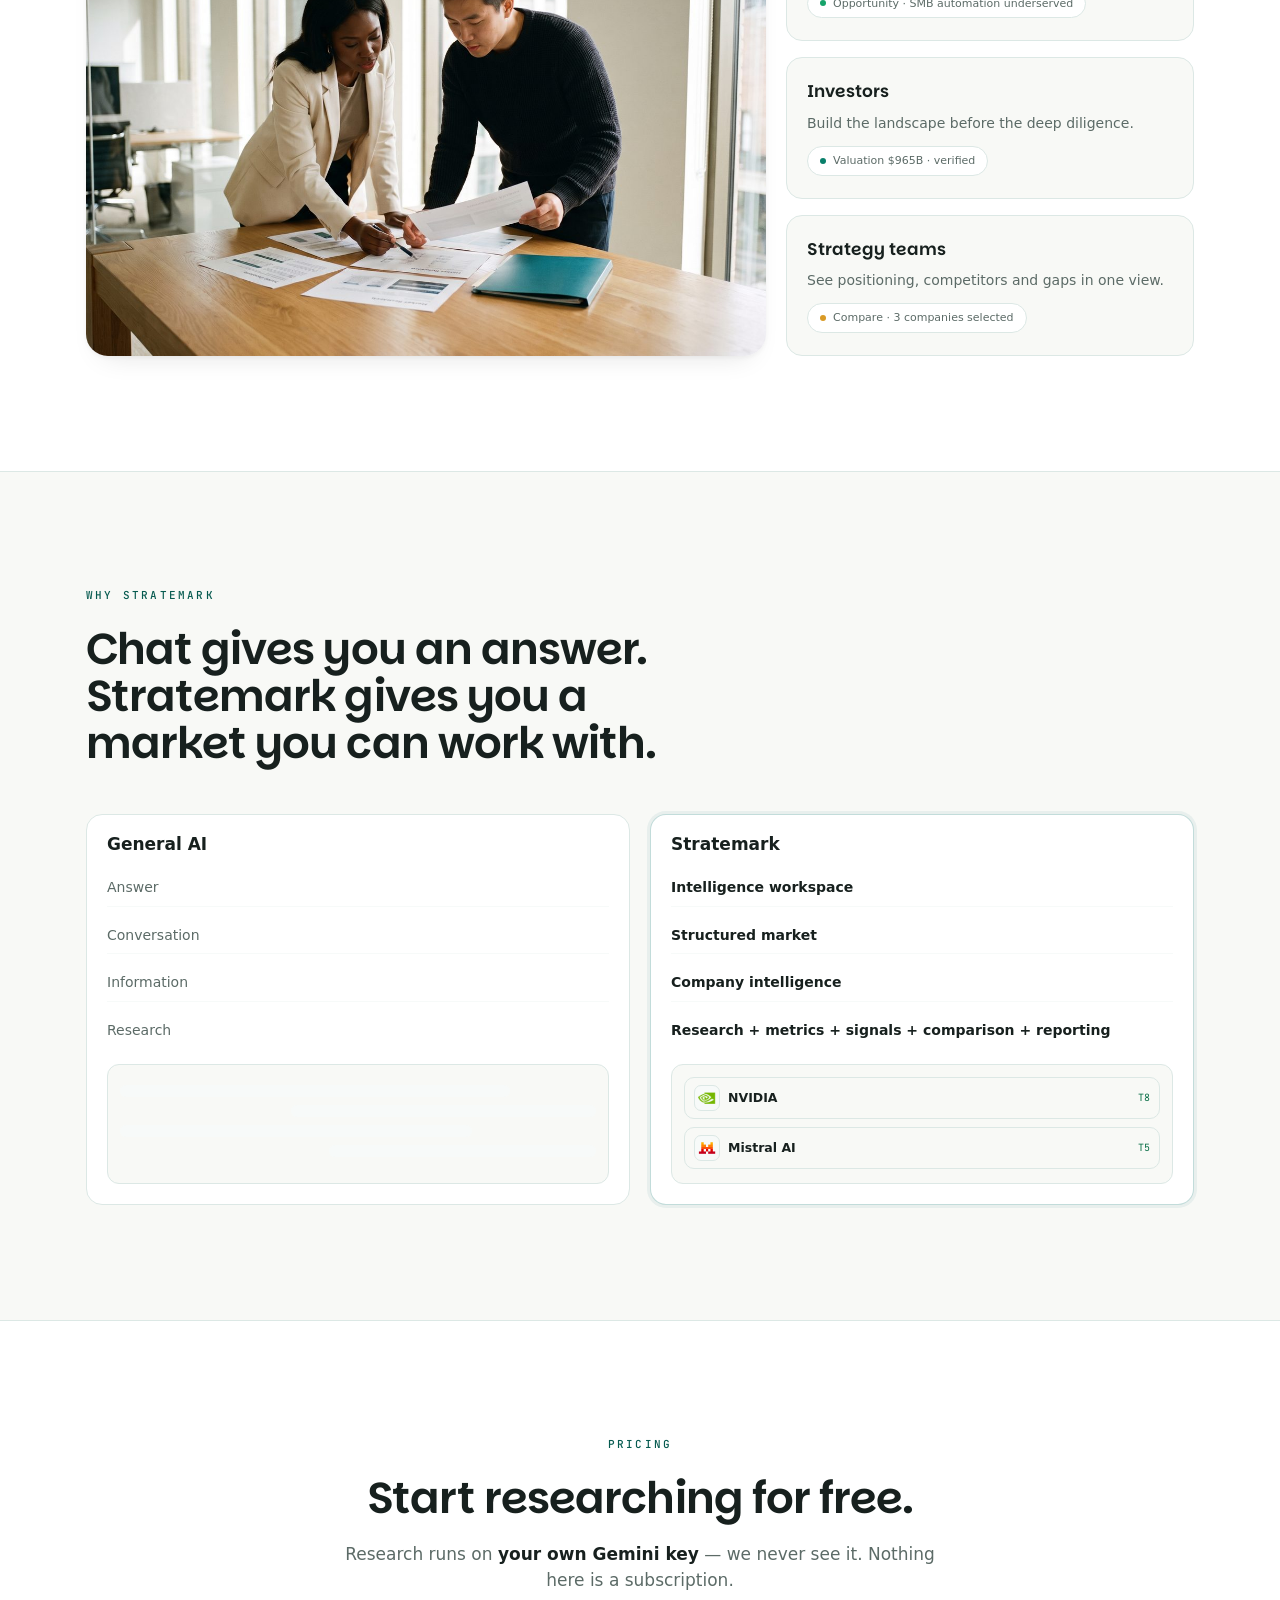
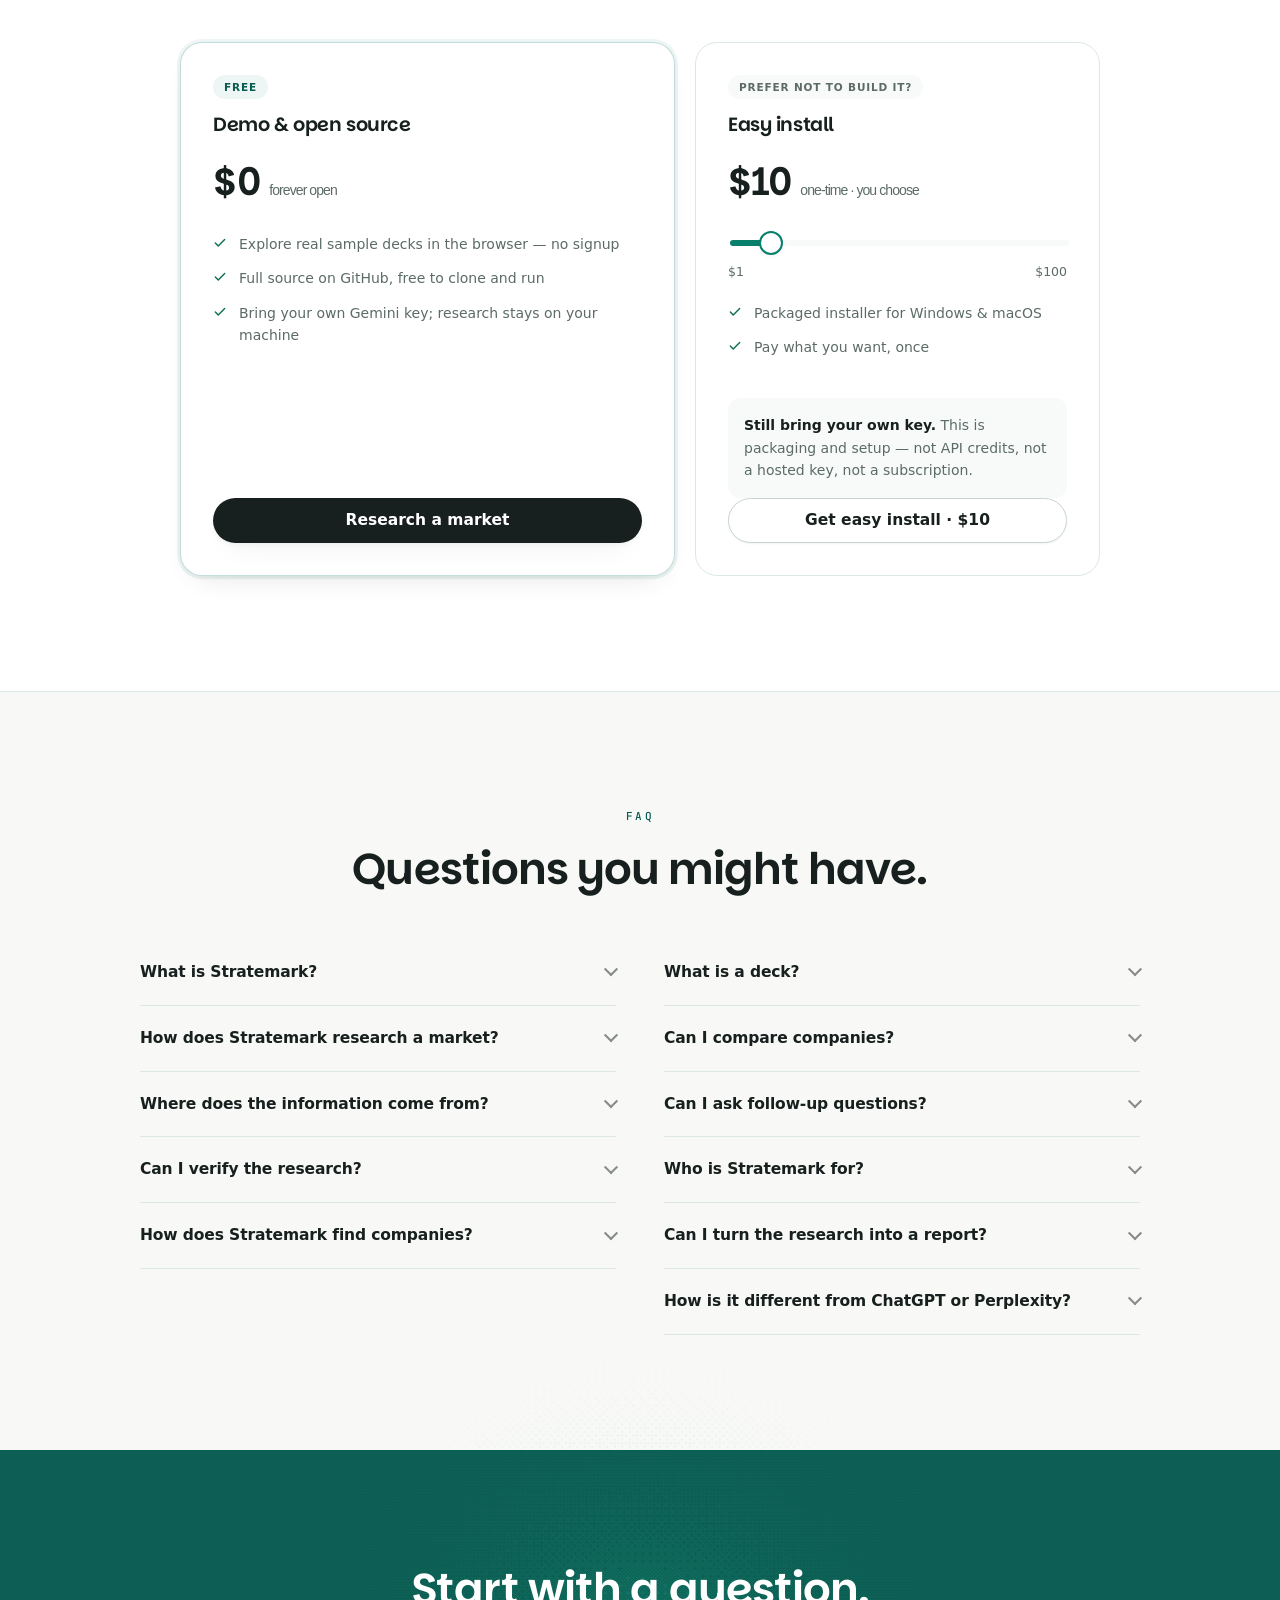
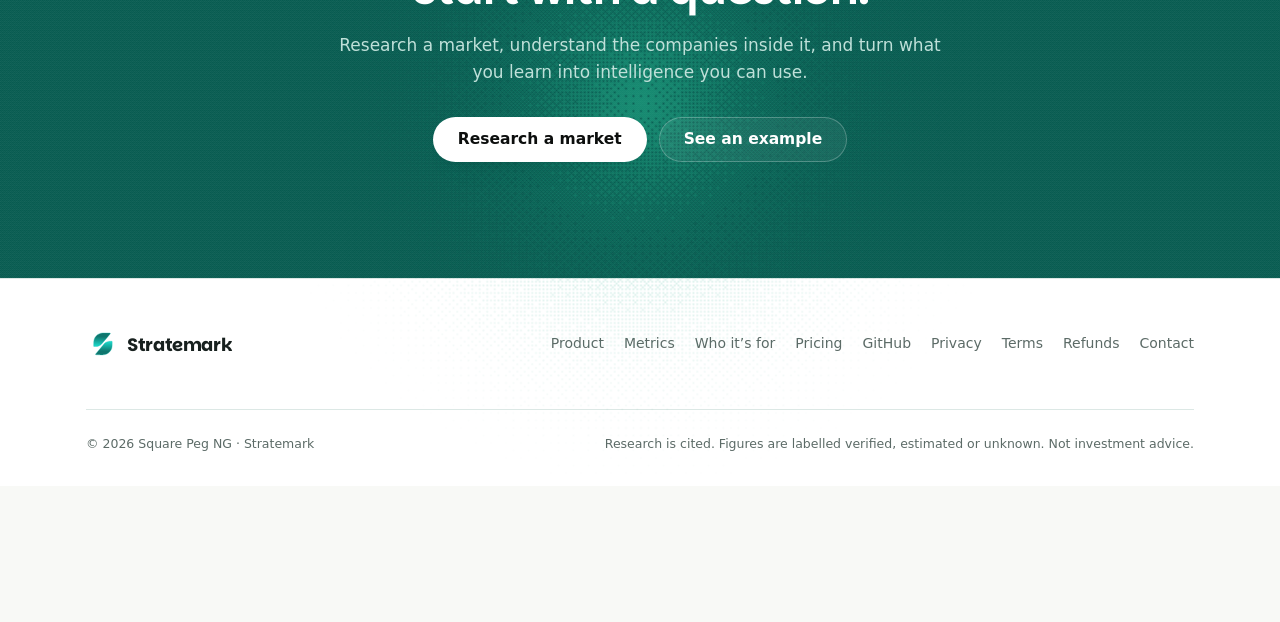
==== commit 57f4117b: "feat(landing-page): V8 — review round 3 Removes the capability strip; rebuilds Team & Org with a gro" ====
--- a/landing-page/site/index.html
+++ b/landing-page/site/index.html
@@ -344,22 +344,46 @@
 .intel-row .pub{font-family:"JetBrains Mono",monospace;font-size:10.5px;color:var(--primary-deep);white-space:nowrap}
 .intel-row .when{font-size:11px;color:var(--muted);white-space:nowrap}
 
-/* org chart */
-.team-grid{margin-top:var(--s12);display:grid;grid-template-columns:minmax(0,.8fr) minmax(0,1.2fr);gap:var(--s6);align-items:center}
-.team-photo{margin:0;border-radius:var(--r-xl);overflow:hidden;box-shadow:var(--sh-md);align-self:stretch}
-.team-photo img{width:100%;height:100%;object-fit:cover;display:block;min-height:300px}
-@media (max-width:1000px){.team-grid{grid-template-columns:1fr}.team-photo img{max-height:300px;min-height:0}}
-.org{position:relative}
-.org-rows{display:grid;gap:var(--s8)}
-.org-row{display:flex;justify-content:center;gap:var(--s4);flex-wrap:wrap}
+/* org chart — connected tree */
+.team-grid{margin-top:var(--s12);display:grid;grid-template-columns:minmax(0,.85fr) minmax(0,1.15fr);gap:var(--s6);align-items:stretch}
+.team-photo{margin:0;border-radius:var(--r-xl);overflow:hidden;box-shadow:var(--sh-md)}
+.team-photo img{width:100%;height:100%;object-fit:cover;display:block;min-height:320px}
+.org{background:var(--surface);border:1px solid var(--border);border-radius:var(--r-xl);padding:var(--s8) var(--s4);display:grid;place-items:center}
+.org-tree{--wire:var(--border2);width:100%}
 .org-node{
-  background:var(--surface);border:1px solid var(--border);border-radius:var(--r-md);
-  padding:10px 16px;text-align:center;box-shadow:var(--sh-sm);min-width:130px;
-}
-.org-node b{display:block;font-size:13px;font-weight:600}
-.org-node span{display:block;font-size:10.5px;color:var(--muted)}
+  display:inline-block;background:var(--surface);border:1px solid var(--border);border-radius:var(--r-md);
+  padding:9px 14px;text-align:center;box-shadow:var(--sh-sm);
+}
+.org-node b{display:block;font-size:12.5px;font-weight:600;white-space:nowrap}
+.org-node span{display:block;font-size:10px;color:var(--muted);white-space:nowrap}
 .org-node.lead{border-color:var(--wash-line);box-shadow:0 0 0 3px var(--wash)}
-.org svg.wires{position:absolute;inset:0;width:100%;height:100%;pointer-events:none;z-index:-1}
+.org-node.sm{padding:7px 11px}
+.ot-root{display:flex;justify-content:center;position:relative;padding-bottom:22px}
+.ot-root::after{content:"";position:absolute;bottom:0;left:50%;width:1.5px;height:22px;background:var(--wire)}
+.ot-l1{display:flex;justify-content:center;gap:var(--s4);list-style:none;margin:0;padding:0}
+.ot-l1>li{position:relative;display:flex;flex-direction:column;align-items:center;padding-top:22px;flex:1;min-width:0}
+/* horizontal rail across the children + drop line into each */
+.ot-l1>li::before{content:"";position:absolute;top:0;left:0;right:0;height:1.5px;background:var(--wire)}
+.ot-l1>li:first-child::before{left:50%}
+.ot-l1>li:last-child::before{right:50%}
+.ot-l1>li::after{content:"";position:absolute;top:0;left:50%;width:1.5px;height:22px;background:var(--wire)}
+.ot-l2{display:flex;justify-content:center;gap:var(--s3);list-style:none;margin:0;padding:22px 0 0;position:relative}
+.ot-l2::before{content:"";position:absolute;top:0;left:50%;width:1.5px;height:11px;background:var(--wire)}
+.ot-l2>li{position:relative;padding-top:11px}
+.ot-l2>li::before{content:"";position:absolute;top:11px;left:50%;width:1.5px;height:0}
+.ot-l2>li::after{content:"";position:absolute;top:0;left:50%;width:1.5px;height:11px;background:var(--wire)}
+.ot-l2>li:only-child::after{top:0}
+/* rail across two sub-children */
+.ot-l2>li:first-child:not(:only-child)::before{content:"";position:absolute;top:11px;left:50%;right:-8px;height:1.5px;width:auto;background:var(--wire)}
+.ot-l2>li:last-child:not(:only-child)::before{content:"";position:absolute;top:11px;right:50%;left:-8px;height:1.5px;width:auto;background:var(--wire)}
+@media (max-width:1000px){.team-grid{grid-template-columns:1fr}.team-photo img{max-height:320px;min-height:0}}
+@media (max-width:760px){
+  .ot-l1{flex-direction:column;gap:var(--s3);align-items:center}
+  .ot-l1>li::before,.ot-l1>li::after{display:none}
+  .ot-l1>li{padding-top:0}
+  .ot-root{padding-bottom:12px}
+  .ot-root::after{display:none}
+}
 
 
 /* report */
@@ -450,15 +474,6 @@
   .decision-flow li{grid-template-columns:1fr;gap:2px}
 }
 
-/* capability index — an editorial table of contents, not feature cards */
-.cap-index{display:grid;grid-template-columns:repeat(6,minmax(0,1fr));gap:var(--s2)}
-.cap{display:flex;flex-direction:column;gap:2px;padding:var(--s3) var(--s4);border-radius:var(--r-md);border:1px solid transparent;transition:border-color .18s,background .18s}
-.cap:hover{border-color:var(--border);background:var(--bg)}
-.cap b{font-size:var(--t-sm);font-weight:600}
-.cap span{font-size:var(--t-xs);color:var(--muted)}
-@media (max-width:1000px){.cap-index{grid-template-columns:repeat(3,minmax(0,1fr))}}
-@media (max-width:640px){.cap-index{grid-template-columns:repeat(2,minmax(0,1fr))}}
-
 /* people band */
 .people-band{margin-top:var(--s12);display:grid;grid-template-columns:minmax(0,1.25fr) minmax(0,.75fr);gap:var(--s5);align-items:stretch}
 .pb-photo{margin:0;border-radius:var(--r-xl);overflow:hidden;box-shadow:var(--sh-md)}
@@ -554,14 +569,17 @@
 /* compare */
 .compare-grid{margin-top:var(--s12);display:grid;grid-template-columns:minmax(0,.9fr) minmax(0,1.1fr);gap:var(--s5);align-items:start}
 .sel-cards{display:grid;gap:var(--s3)}
-.sel{position:relative}
-.sel .gcard{padding:12px}
-.sel.picked .gcard{border-color:var(--primary);box-shadow:0 0 0 3px var(--wash)}
+.sel .gcard{padding:12px;position:relative}
+.sel.picked .gcard{border-color:var(--primary);box-shadow:0 0 0 2px var(--wash)}
+/* selection state lives inside the card, like the product's select mode */
 .sel .check{
-  position:absolute;top:-7px;right:-7px;width:22px;height:22px;border-radius:50%;
-  background:var(--primary);color:#fff;display:grid;place-items:center;box-shadow:var(--sh-sm);
-}
-.sel .check svg{width:12px;height:12px}
+  margin-left:auto;width:20px;height:20px;border-radius:6px;flex:none;
+  border:1.5px solid var(--border2);background:var(--surface);
+  display:grid;place-items:center;color:transparent;
+  transition:background .18s,border-color .18s,color .18s;
+}
+.sel.picked .check{background:var(--primary);border-color:var(--primary);color:#fff}
+.sel .check svg{width:11px;height:11px}
 .cmp-bar{
   display:flex;align-items:center;gap:var(--s3);margin-top:var(--s3);
   border:1px solid var(--wash-line);background:var(--wash);border-radius:var(--r-pill);
@@ -574,26 +592,27 @@
 .cmp-table td:first-child{color:var(--muted);font-size:var(--t-xs)}
 .cmp-table .best{color:var(--positive-text);font-weight:600}
 
-/* ask (docked panel) */
-.ask-grid{margin-top:var(--s12);display:grid;grid-template-columns:minmax(0,1.05fr) minmax(0,.95fr);gap:var(--s5);align-items:stretch}
-.chat{border:1px solid var(--border);border-radius:var(--r-lg);background:var(--surface);box-shadow:var(--sh-md);padding:var(--s5);display:flex;flex-direction:column;gap:var(--s4);min-height:360px}
-.chat .msg{max-width:88%}
-.chat .who{font-family:"JetBrains Mono",monospace;font-size:10px;letter-spacing:.16em;text-transform:uppercase;color:var(--muted);margin-bottom:5px}
-.chat .msg.user{align-self:flex-end;text-align:right}
-.chat .msg.user .bub{display:inline-block;background:rgba(23,26,25,.05);padding:9px 14px;border-radius:14px 14px 5px 14px;font-size:var(--t-sm);text-align:left}
-.chat .msg.ai .bub{display:inline-block;border:1px solid var(--border);background:var(--surface2);padding:10px 14px;border-radius:14px 14px 14px 5px;font-size:var(--t-sm);line-height:1.6}
-.chat .msg.ai .cite{font-family:"JetBrains Mono",monospace;font-size:10px;color:var(--primary-deep);letter-spacing:.04em}
+/* ask — the docked AI Research panel, styled like the product */
+.ask-grid{margin-top:var(--s12);display:grid;grid-template-columns:minmax(0,1.05fr) minmax(0,.95fr);gap:var(--s5);align-items:start}
+.chatwin{border:1px solid var(--border);border-radius:var(--r-lg);background:var(--surface);box-shadow:var(--sh-md);overflow:hidden}
+.chat-head{display:flex;align-items:center;justify-content:space-between;gap:var(--s3);padding:12px 16px;border-bottom:1px solid var(--border);background:var(--surface2)}
+.ch-title{display:inline-flex;align-items:center;gap:7px;font-family:Parkinsans,sans-serif;font-weight:600;font-size:13px}
+.ch-title svg{width:14px;height:14px;display:block}
+.ch-badge{font-family:"JetBrains Mono",monospace;font-size:9.5px;letter-spacing:.08em;text-transform:uppercase;color:var(--primary-deep);background:var(--wash);border:1px solid var(--wash-line);border-radius:999px;padding:3px 10px}
+.chat{padding:var(--s5);display:flex;flex-direction:column;gap:var(--s4);min-height:300px}
+.chat .msg{max-width:92%;display:flex;gap:10px;align-items:flex-end}
+.chat .msg.user{align-self:flex-end;justify-content:flex-end}
+.chat .msg .av{width:26px;height:26px;flex:none;border-radius:8px;border:1px solid var(--border);background:var(--surface2);display:grid;place-items:center;margin-bottom:2px}
+.chat .msg .av svg{width:14px;height:14px;display:block}
+.chat .msg.user .bub{display:inline-block;background:var(--primary-deep);color:#fff;padding:10px 15px;border-radius:16px 16px 4px 16px;font-size:var(--t-sm);font-weight:500}
+.chat .msg.ai .bub{display:inline-block;border:1px solid var(--border);background:var(--surface2);padding:11px 15px;border-radius:4px 16px 16px 16px;font-size:var(--t-sm);line-height:1.6}
+.chat .msg.ai .cite{display:block;margin-top:6px;font-family:"JetBrains Mono",monospace;font-size:10px;color:var(--primary-deep);letter-spacing:.04em}
 .js .chat .msg{opacity:0;transform:translateY(8px)}
 .js .chat .msg.in{opacity:1;transform:none;transition:opacity .5s var(--ease),transform .5s var(--ease)}
+.chat-foot{display:flex;gap:8px;flex-wrap:wrap;padding:0 var(--s5) var(--s5)}
+.sugg{border:1px solid var(--border);border-radius:999px;padding:6px 13px;font-size:12px;color:var(--muted);background:var(--surface);transition:border-color .18s,color .18s}
+.sugg:hover{border-color:var(--primary);color:var(--primary-deep)}
 .chat-note{margin-top:var(--s3);font-size:var(--t-xs);color:var(--muted);text-align:center}
-.linked{border:1px solid var(--border);border-radius:var(--r-lg);background:var(--surface);padding:var(--s4);display:flex;flex-direction:column;gap:8px}
-.lrow{display:grid;grid-template-columns:30px minmax(0,1fr) auto;gap:10px;align-items:center;border:1px solid transparent;border-radius:10px;padding:8px;transition:border-color .3s,background .3s;font-size:var(--t-sm)}
-.lrow .lg{width:30px;height:30px;border-radius:8px;border:1px solid var(--border);background:var(--surface2);display:grid;place-items:center;padding:3px}
-.lrow .lg img{width:100%;height:100%;object-fit:contain}
-.lrow b{font-weight:600;white-space:nowrap;overflow:hidden;text-overflow:ellipsis}
-.lrow span{font-family:"JetBrains Mono",monospace;font-size:10px;color:var(--muted)}
-.lrow.lit{border-color:var(--wash-line);background:var(--wash)}
-.lrow.lit span{color:var(--primary-deep)}
 
 
 /* market map */
@@ -892,20 +911,6 @@
   </div>
 </section>
 
-<!-- ============================================== 04b · CAPABILITIES === -->
-<section style="padding-block:var(--s16);border-block:1px solid var(--border);background:var(--surface)">
-  <div class="wrap">
-    <nav class="cap-index" aria-label="Everything in the workspace">
-      <a href="#top" class="cap"><b>Live research</b><span>question → deck</span></a>
-      <a href="#product-sec" class="cap"><b>Company profiles</b><span>8 intelligence tabs</span></a>
-      <a href="#metrics-sec" class="cap"><b>Metrics</b><span>fact-checked signals</span></a>
-      <a href="#intel-sec" class="cap"><b>Live Intel</b><span>what changed</span></a>
-      <a href="#ask" class="cap"><b>Compare &amp; Ask</b><span>grounded answers</span></a>
-      <a href="#report-sec" class="cap"><b>Reports</b><span>PPTX · PDF · MD</span></a>
-    </nav>
-  </div>
-</section>
-
 <!-- ========================================= 05 · COMPANY INTELLIGENCE === -->
 <section id="product-sec" style="background:var(--mint);border-block:1px solid var(--border)">
   <div class="wrap">
@@ -1081,24 +1086,31 @@
     </p>
     <div class="team-grid">
       <figure class="team-photo" data-r>
-        <img src="[data-uri]" width="1100" height="738" loading="lazy" decoding="async"
-             alt="Two colleagues debating a point at a laptop in a warm evening office." />
+        <img src="[data-uri]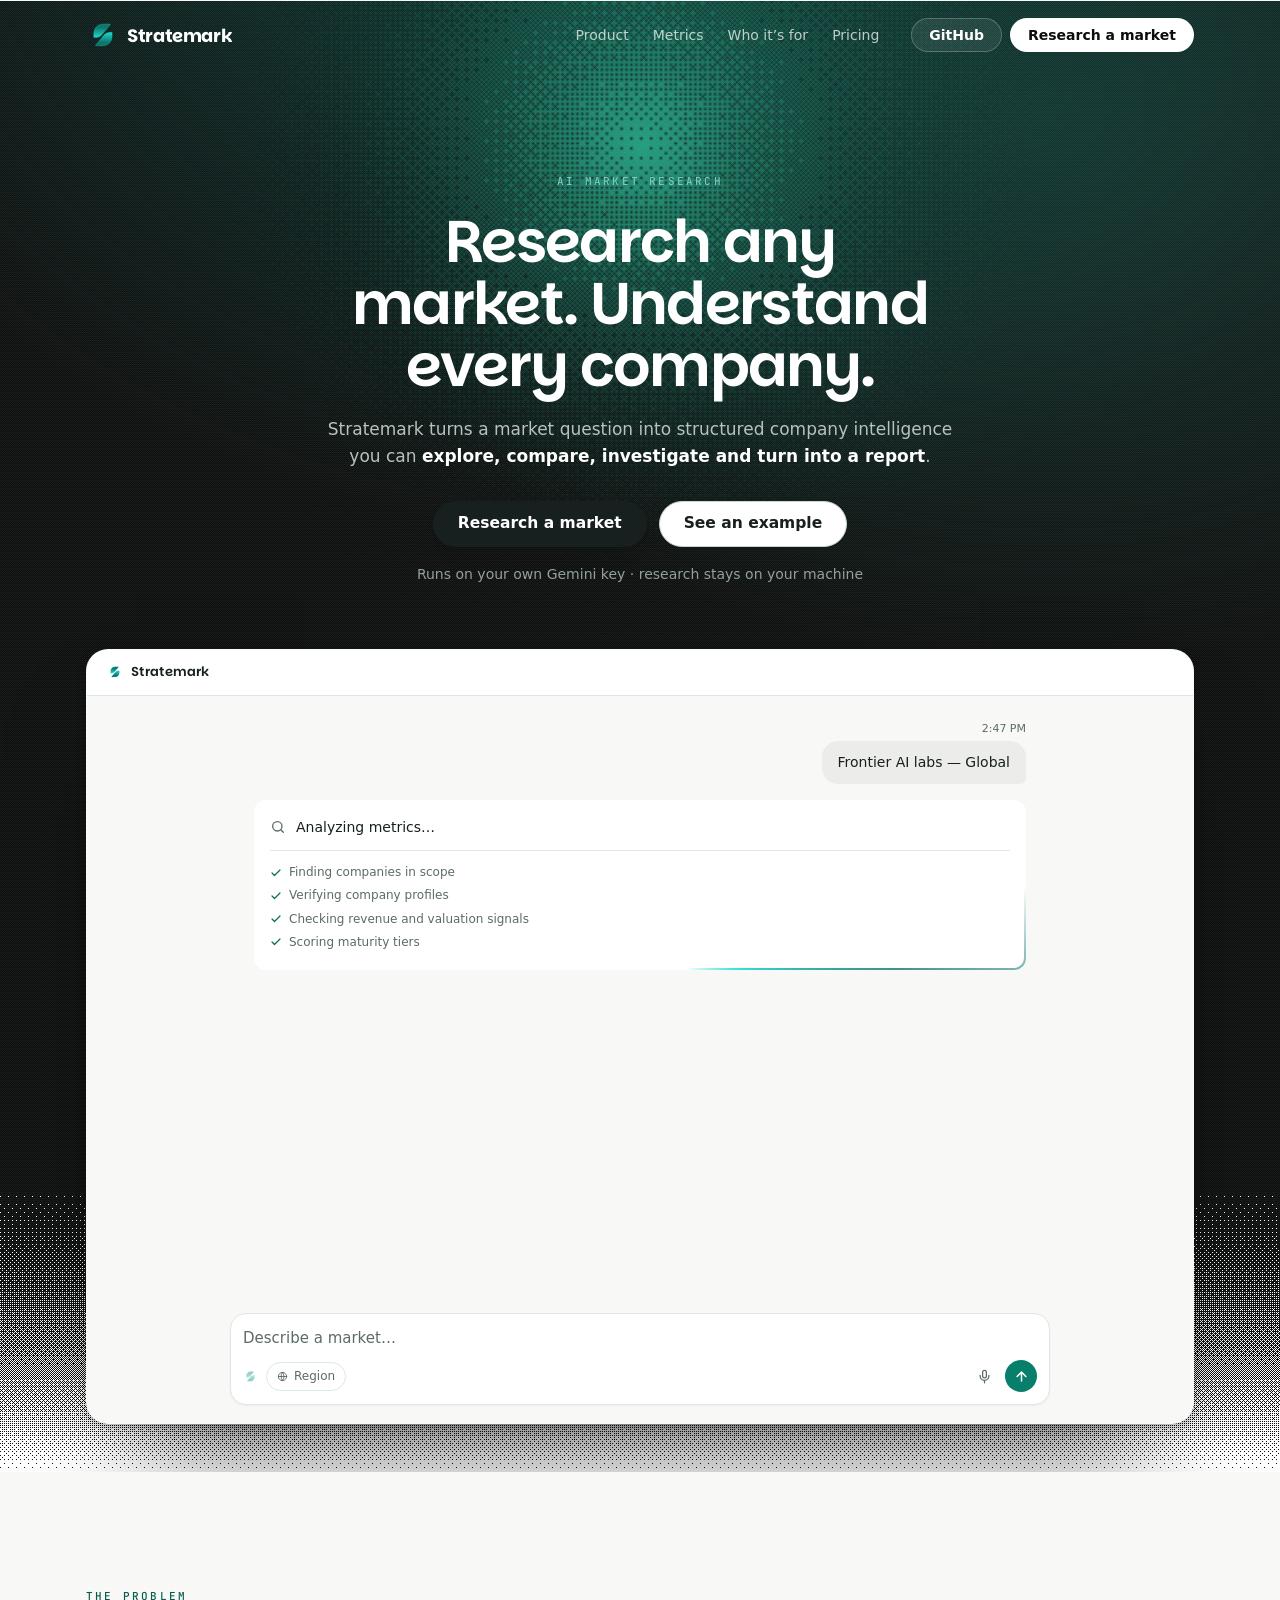
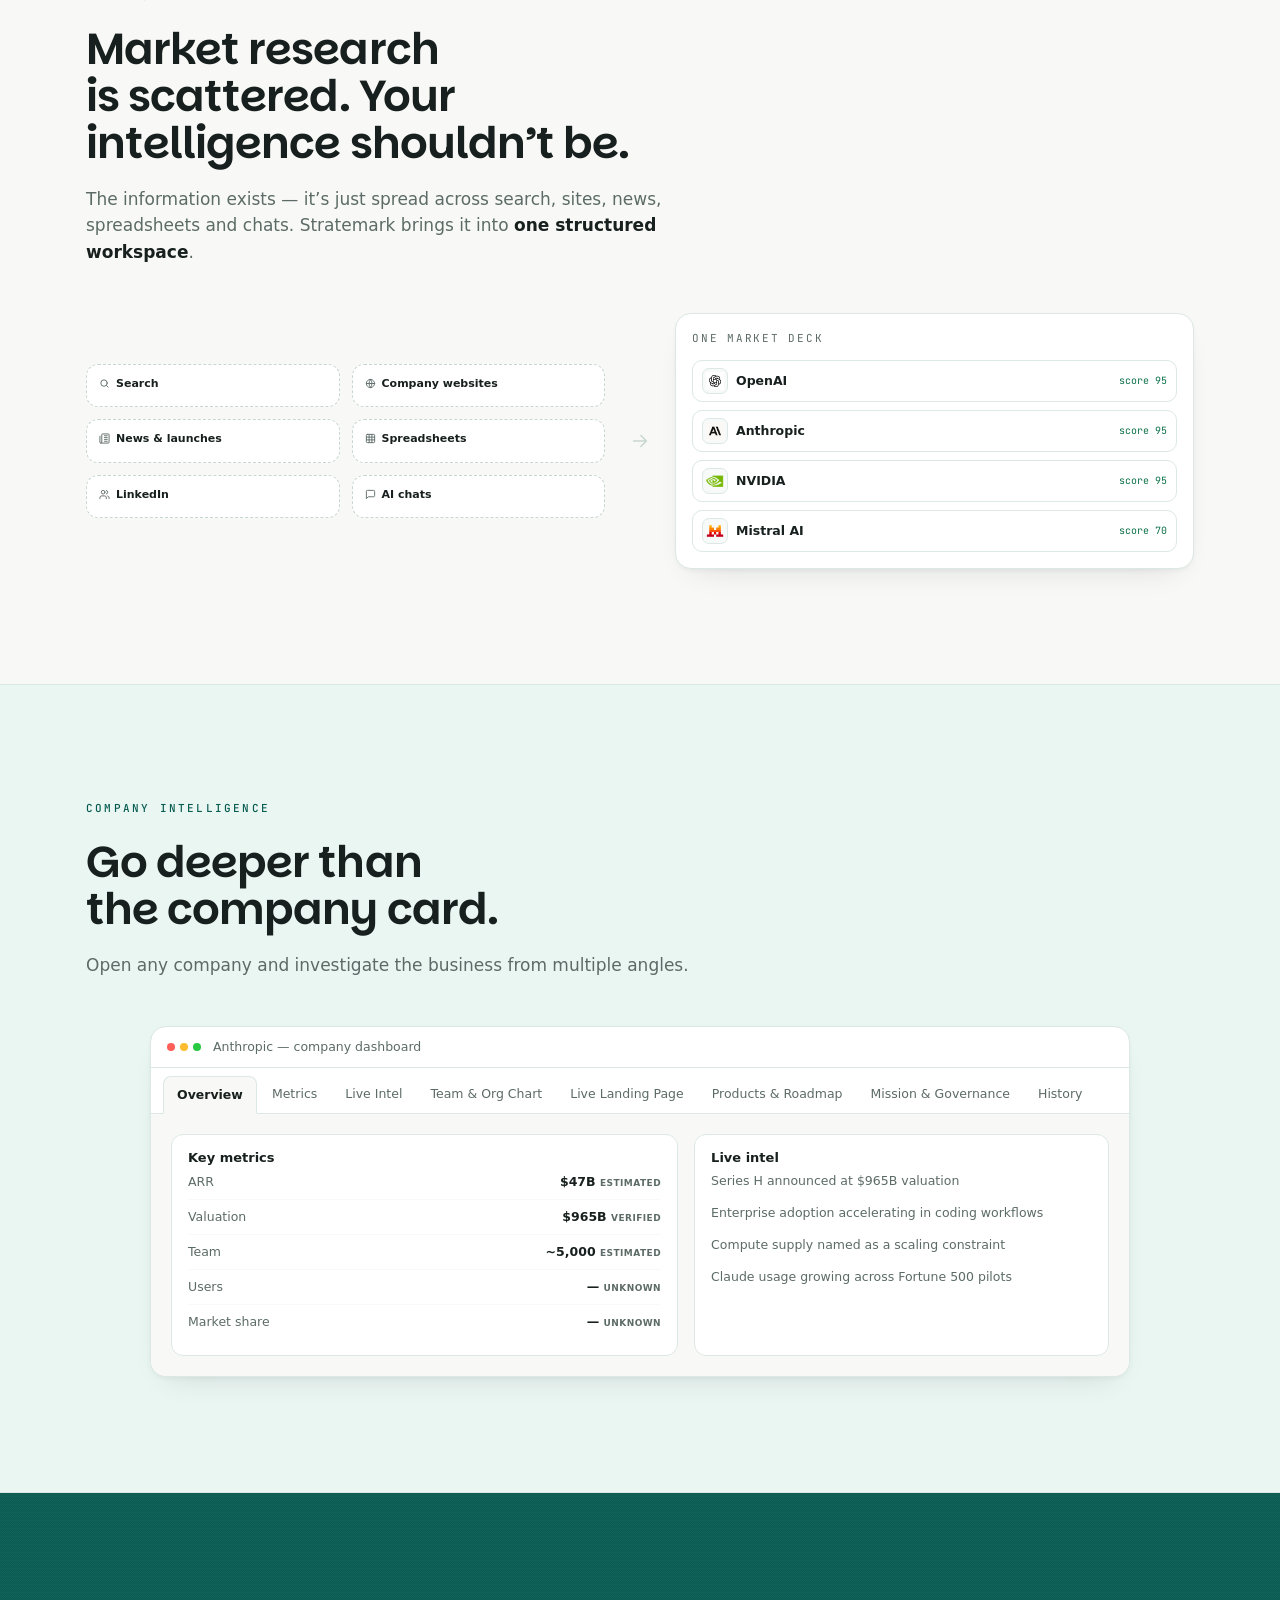
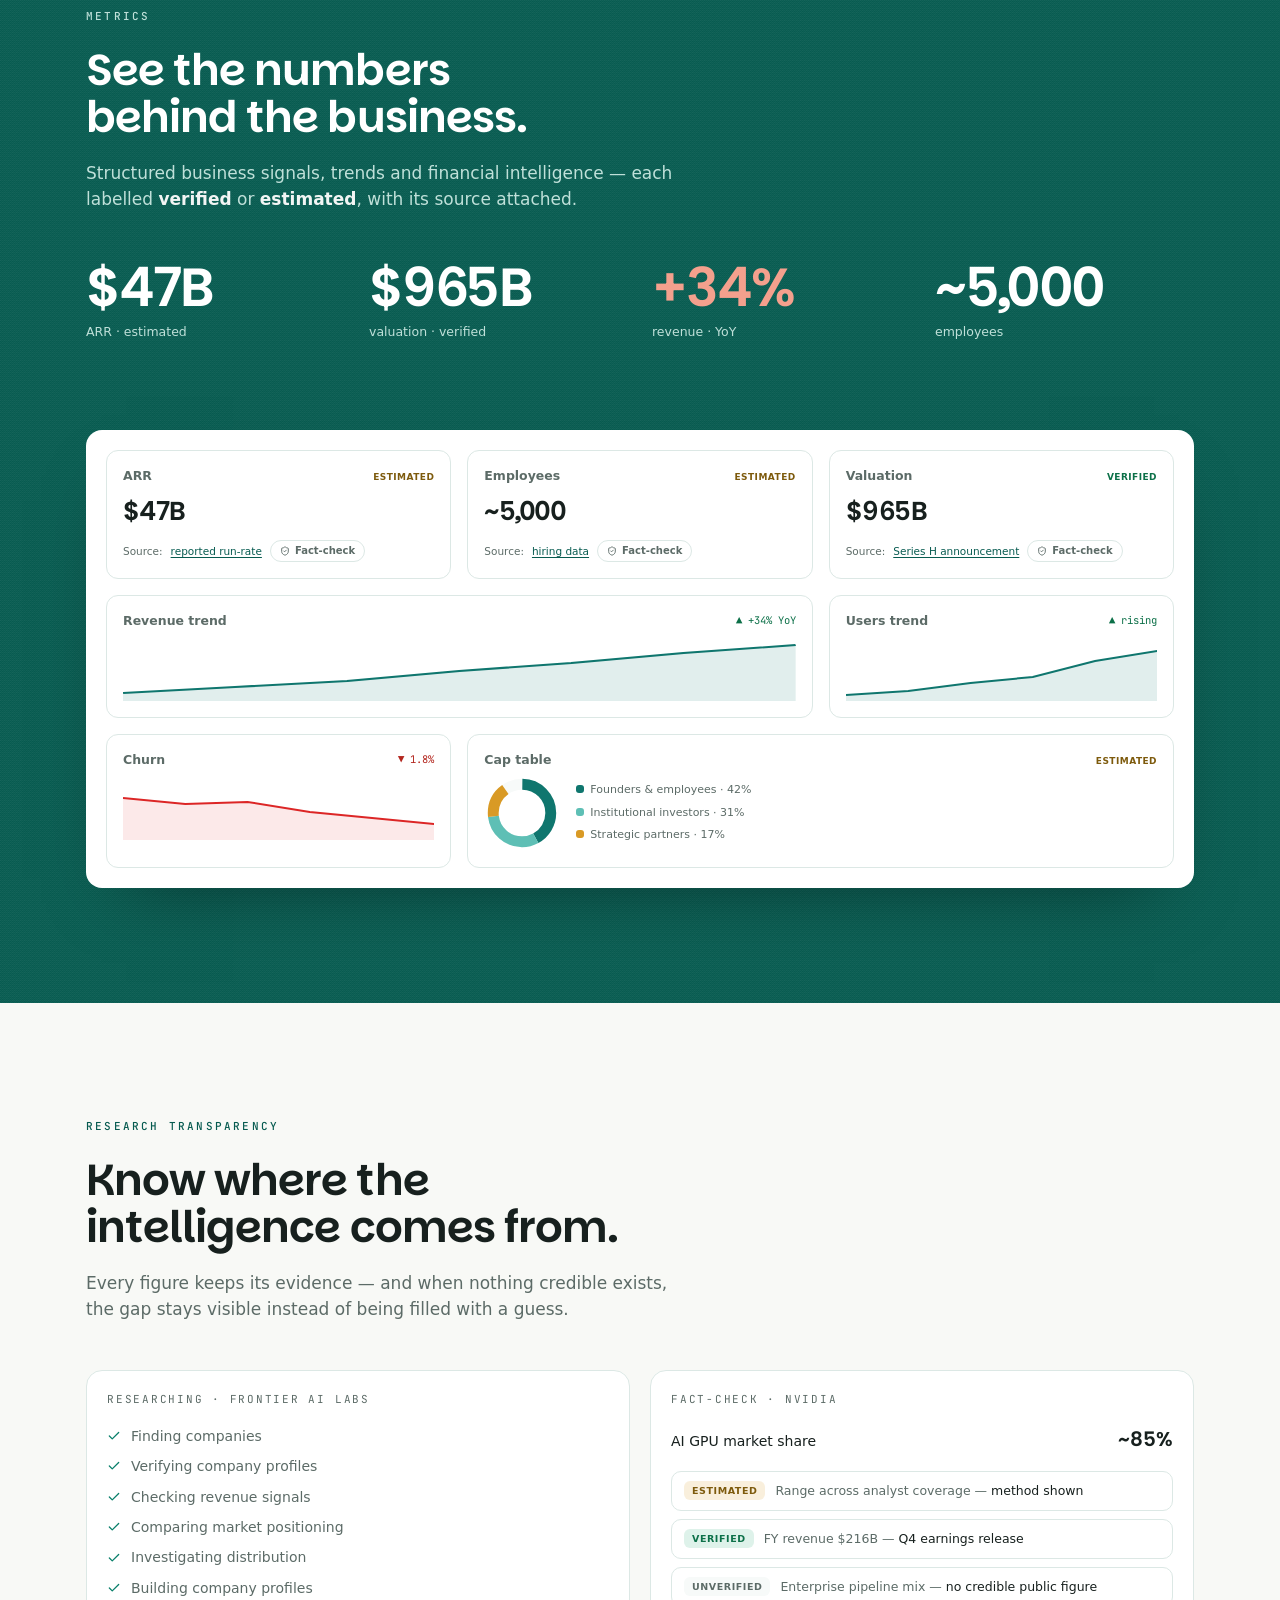
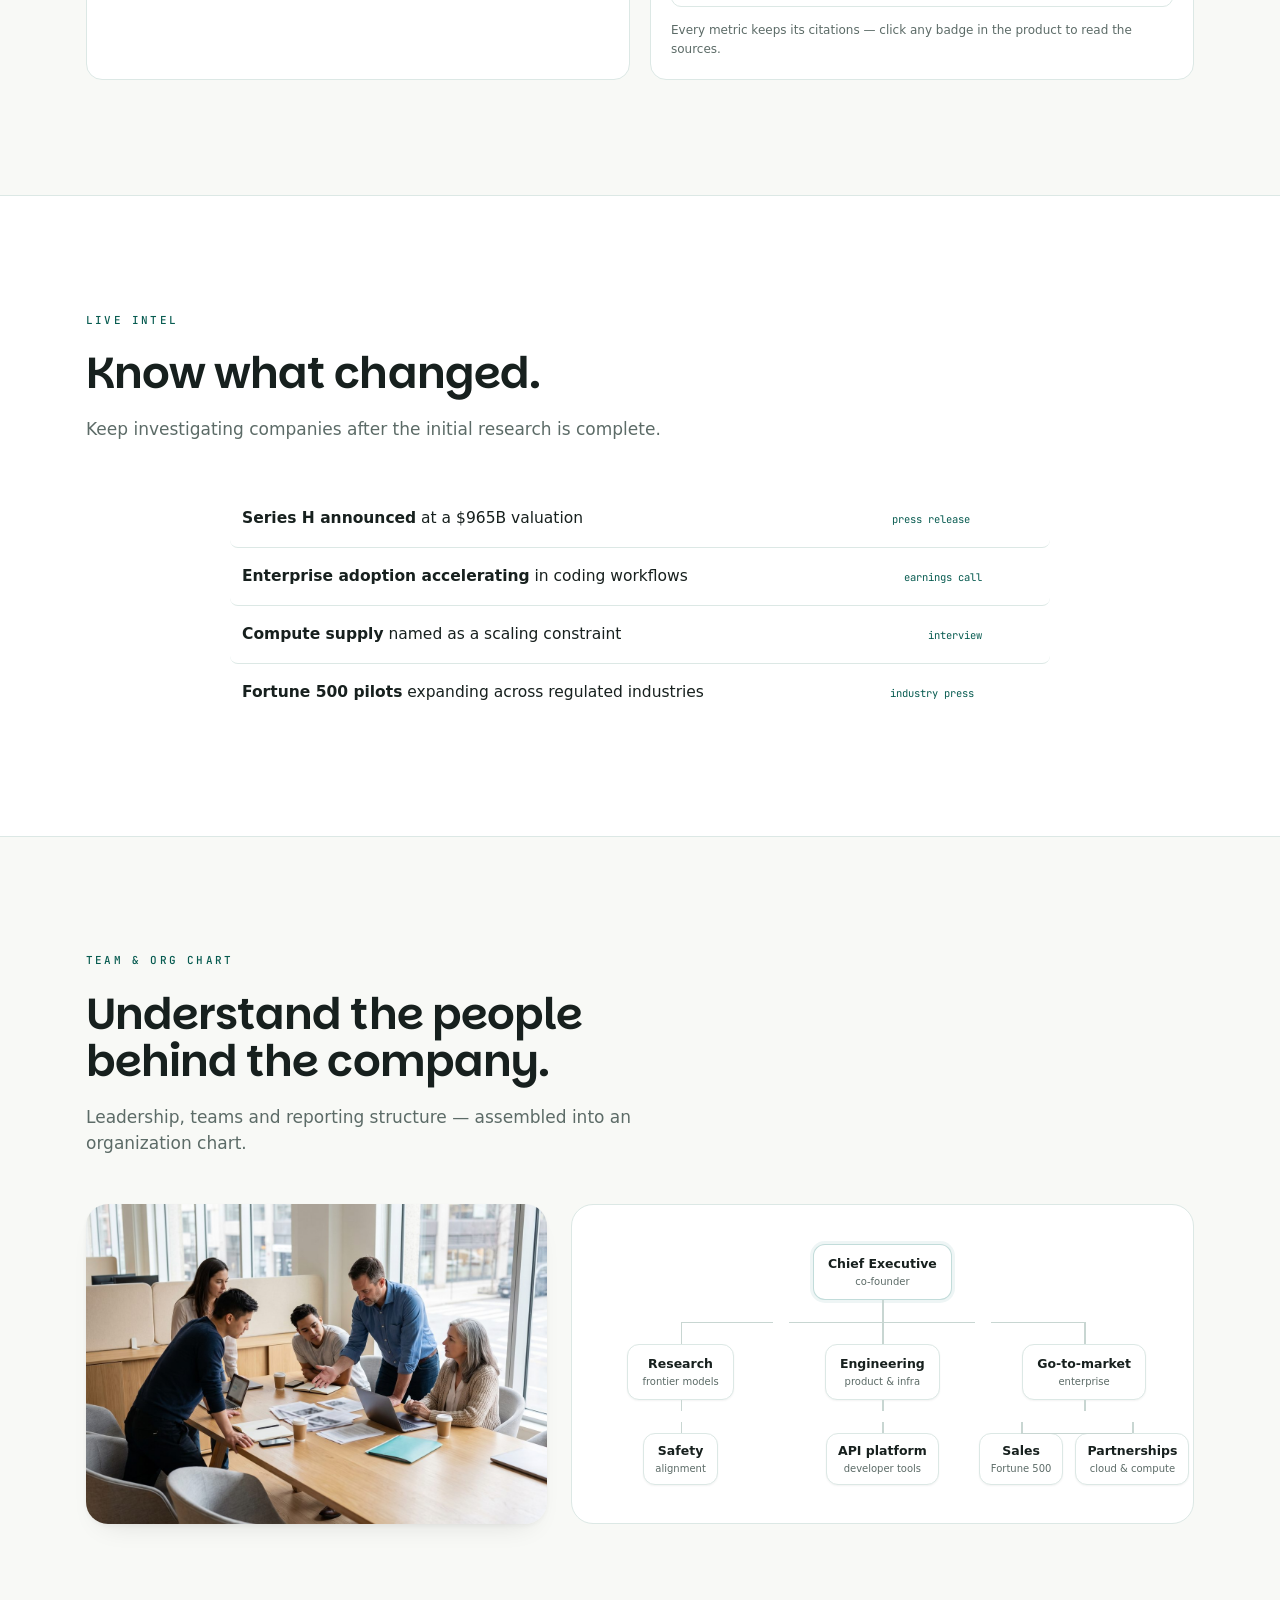
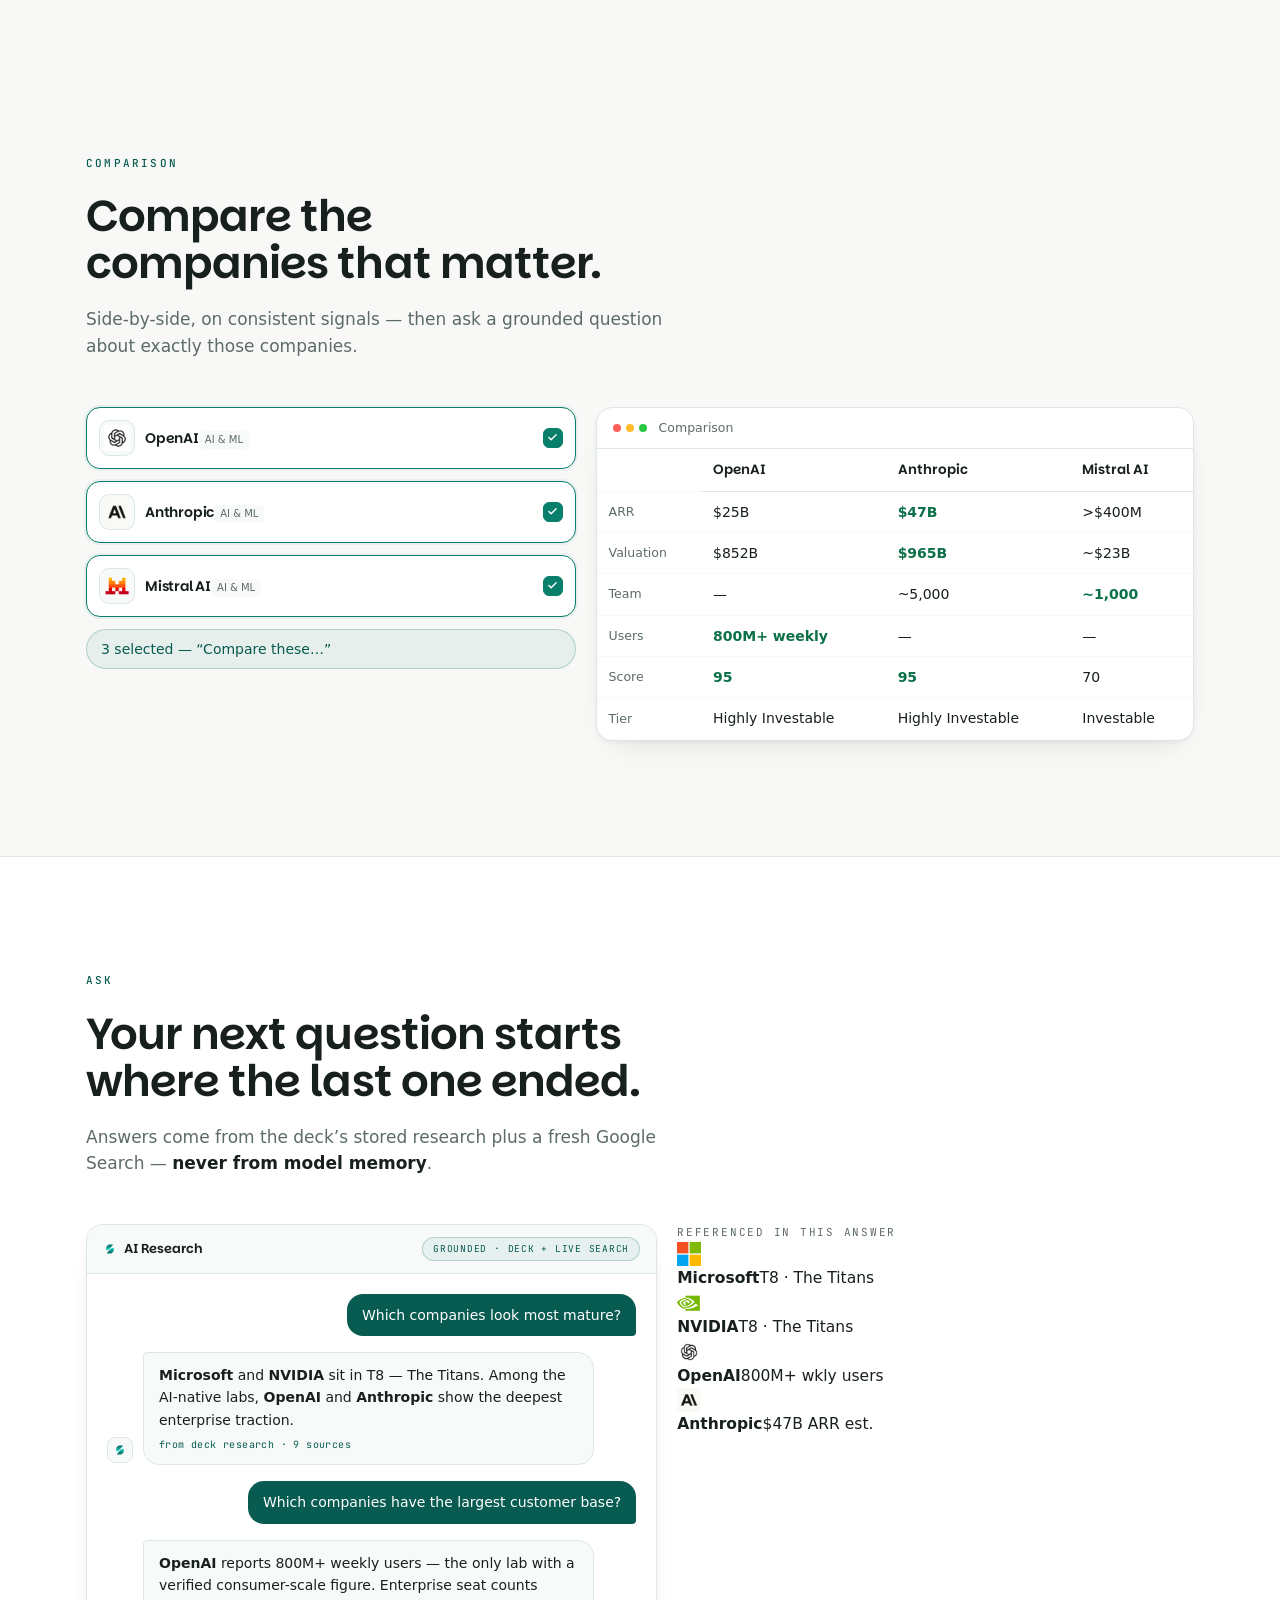
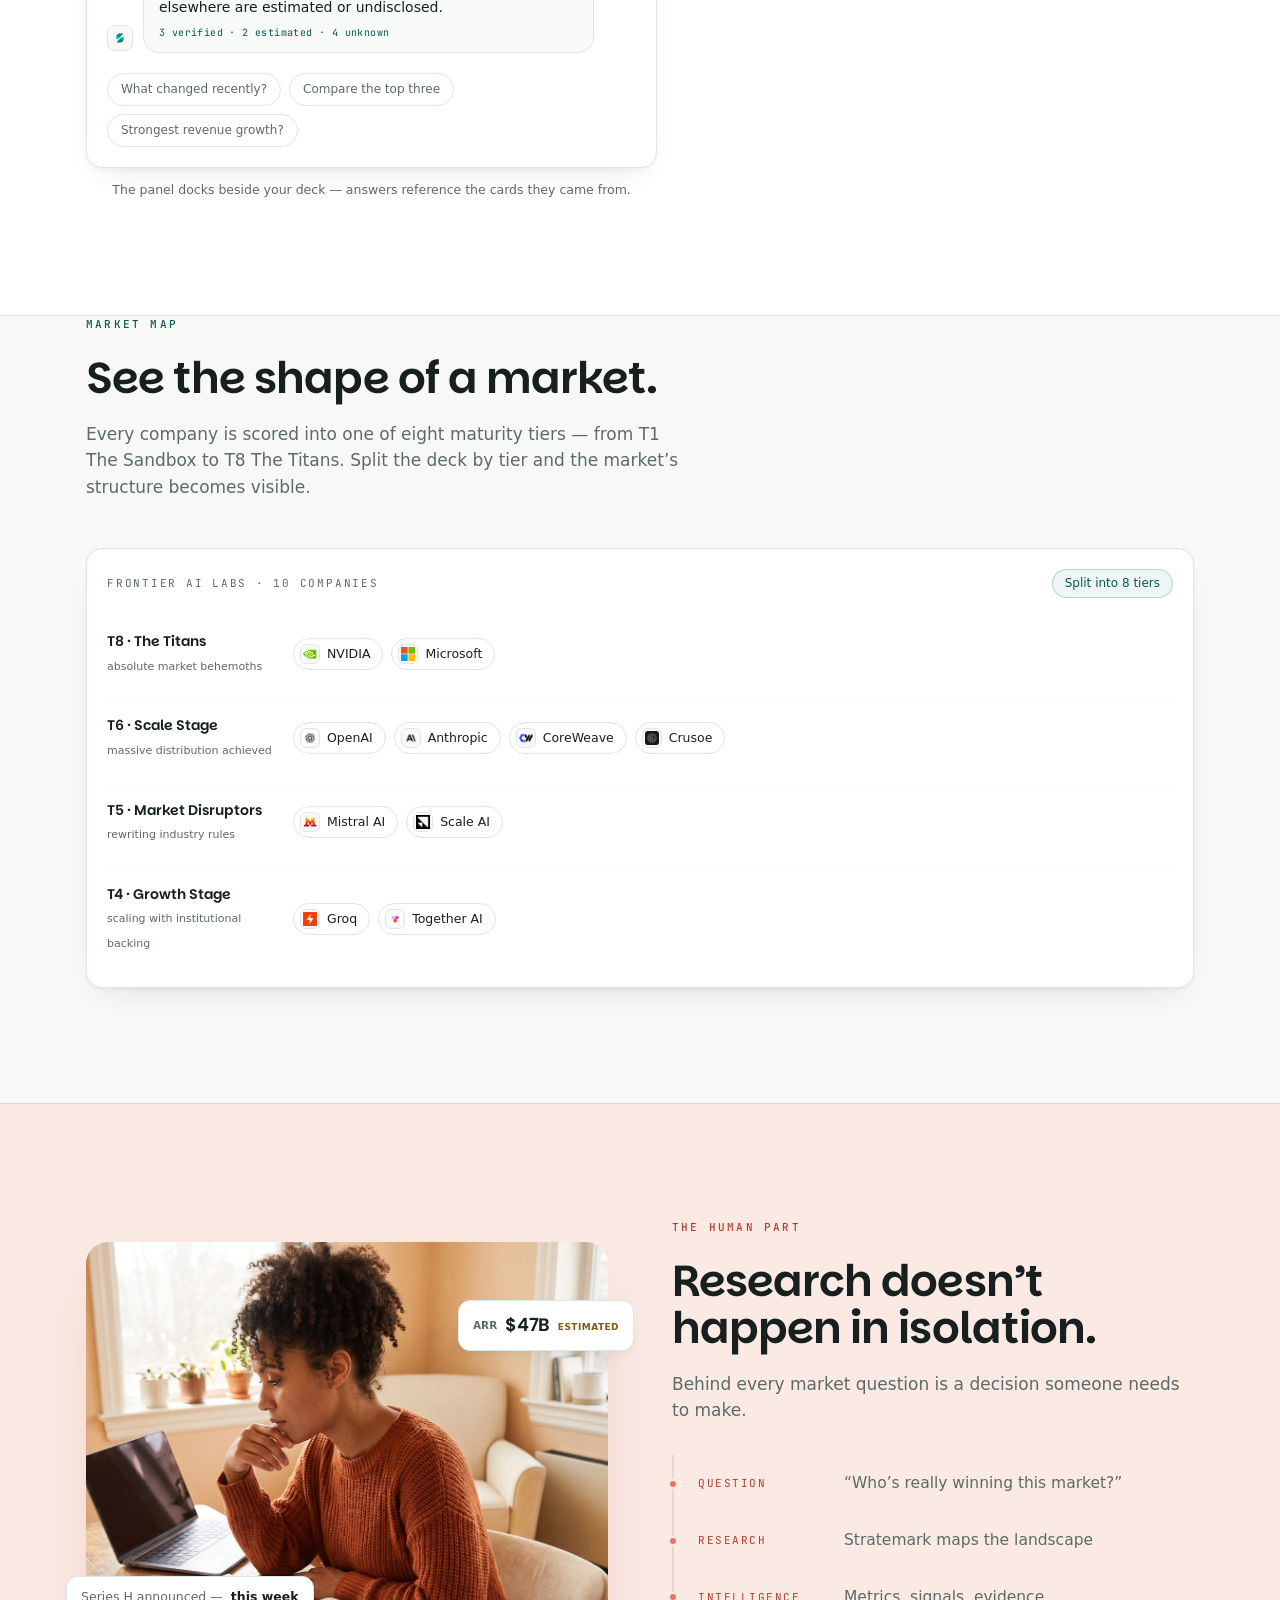
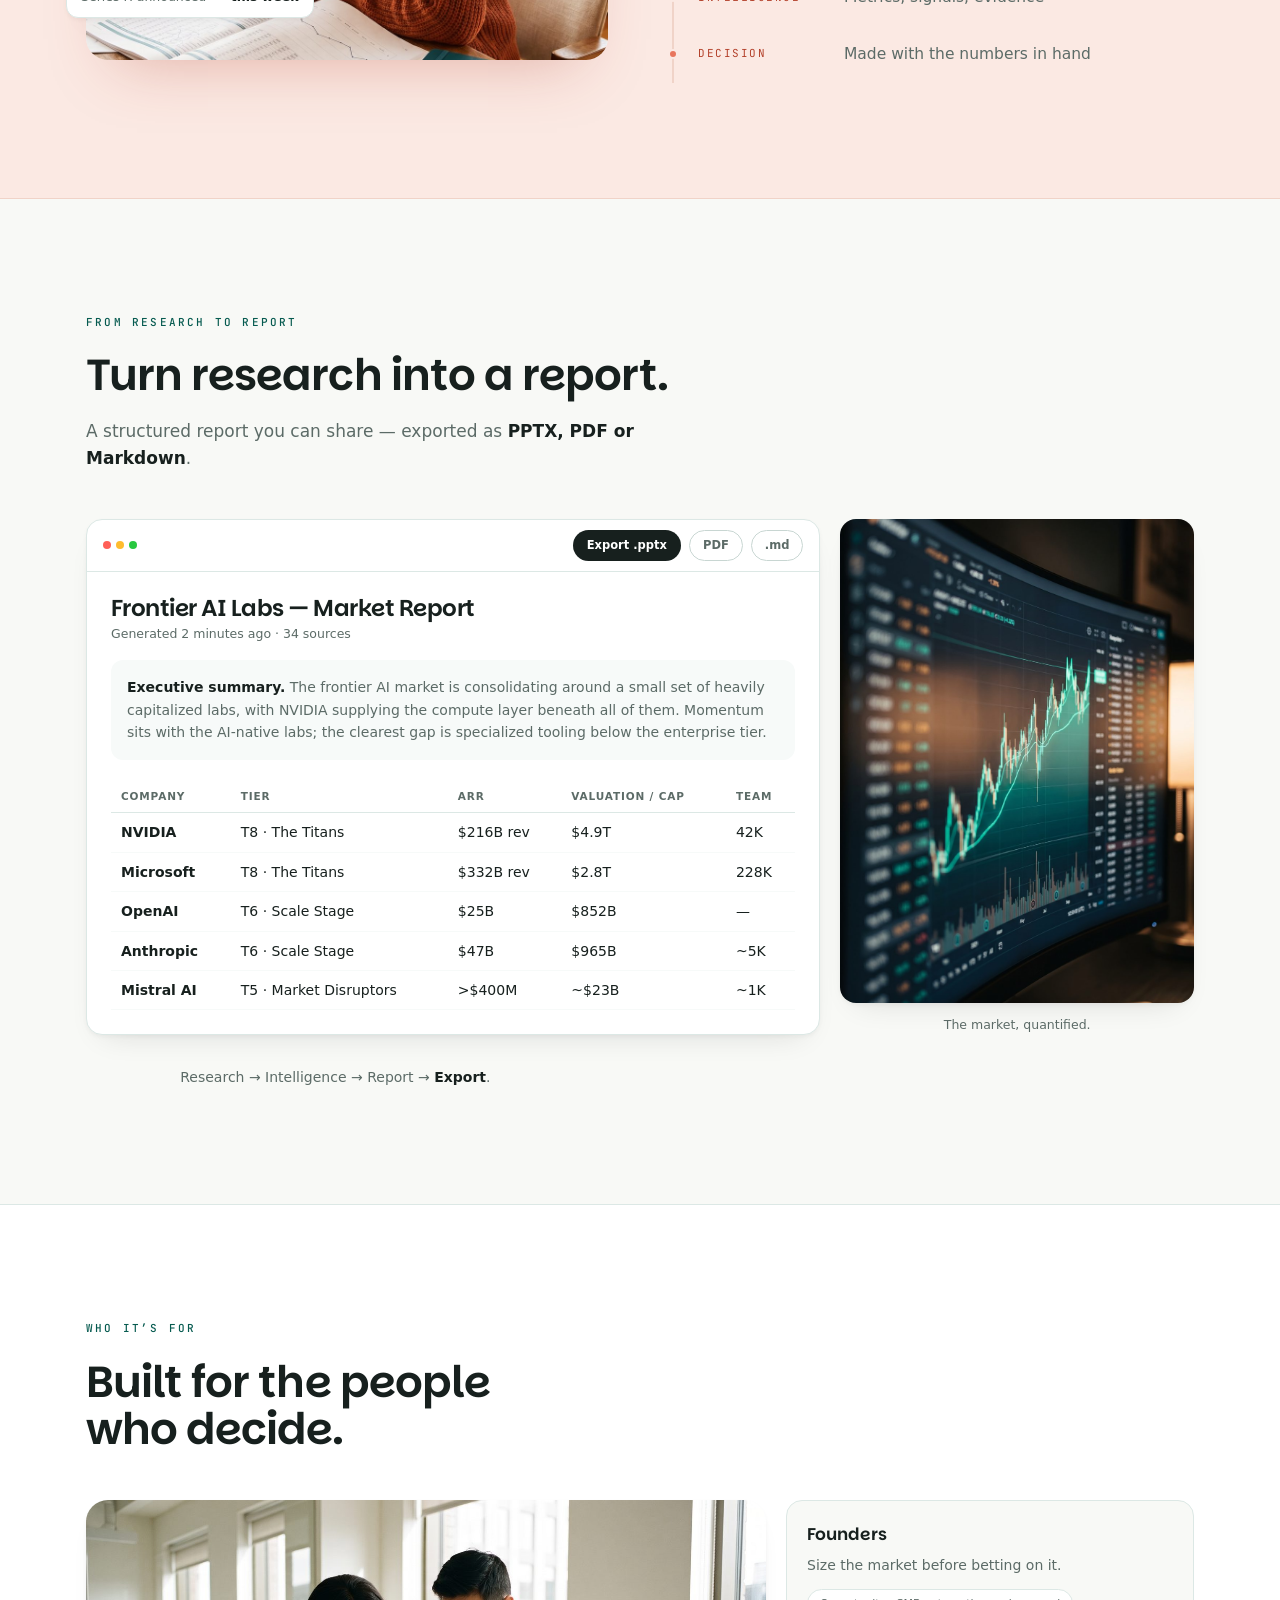
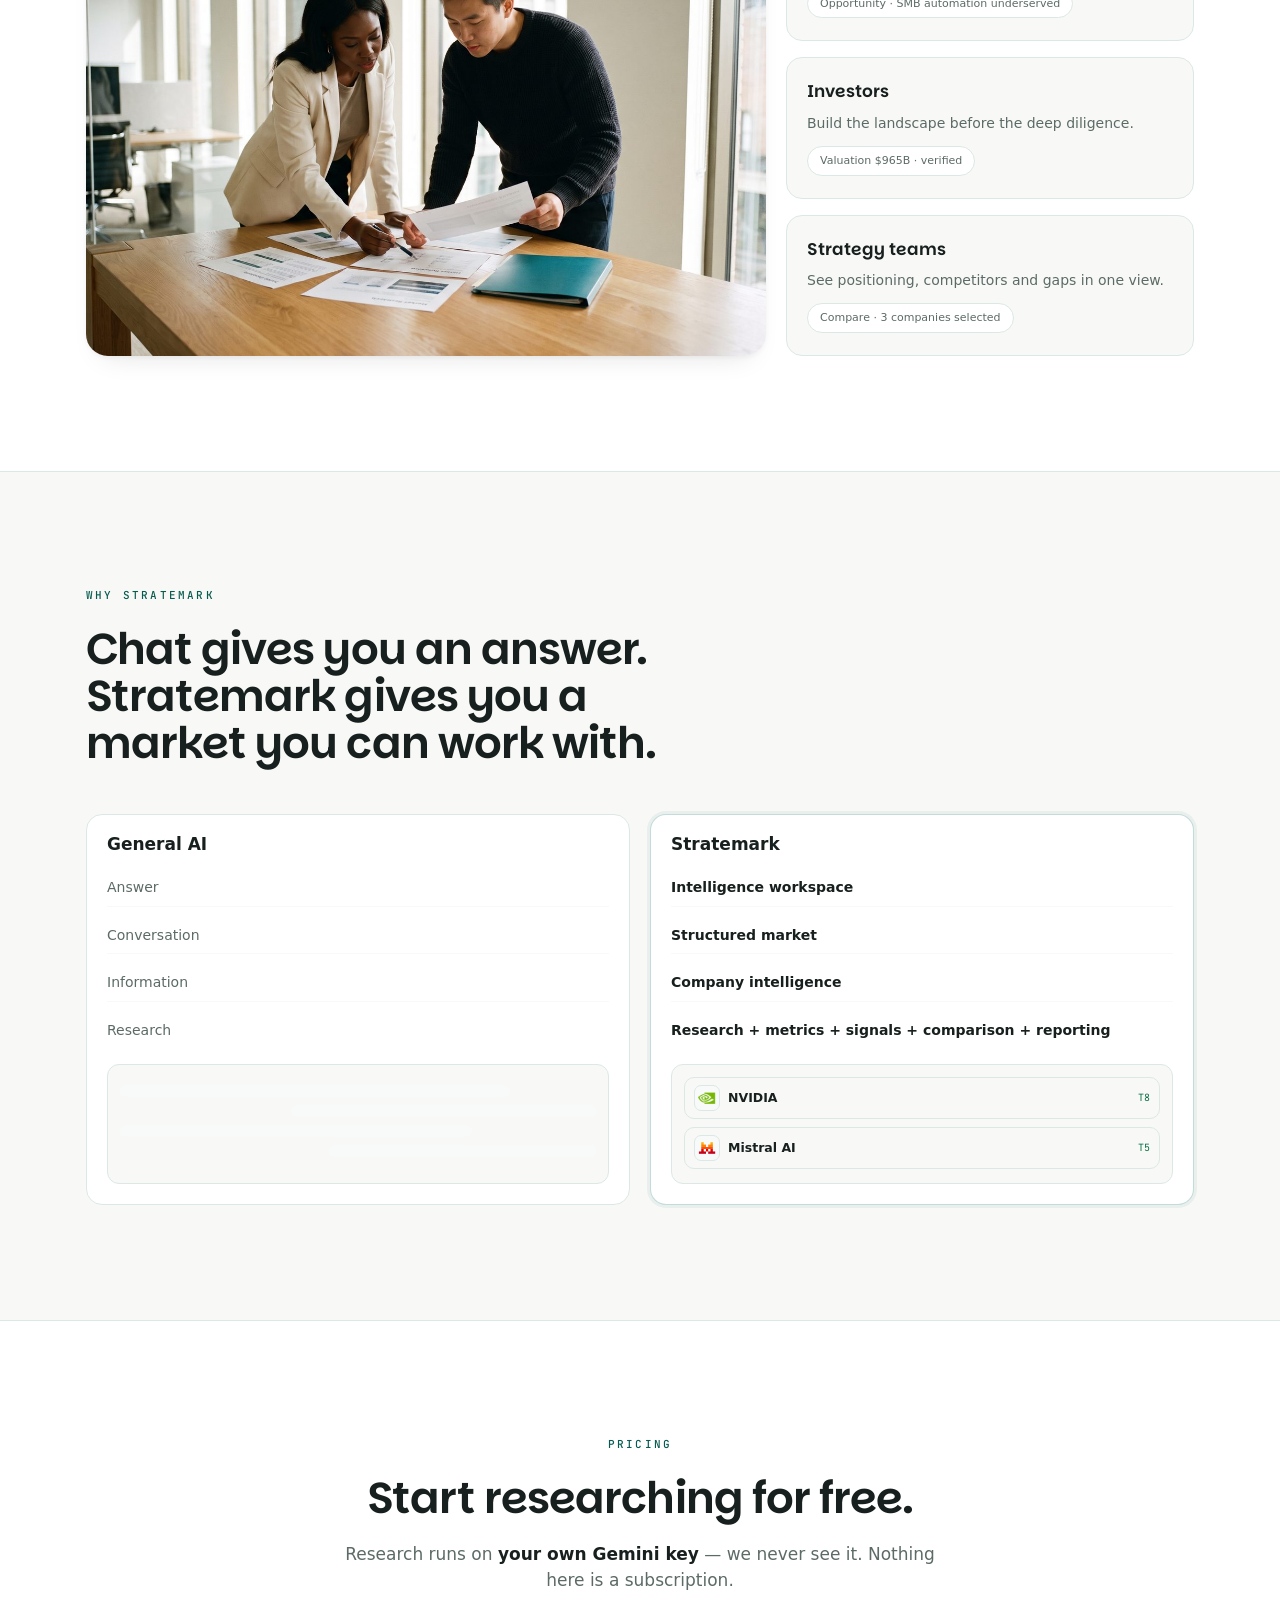
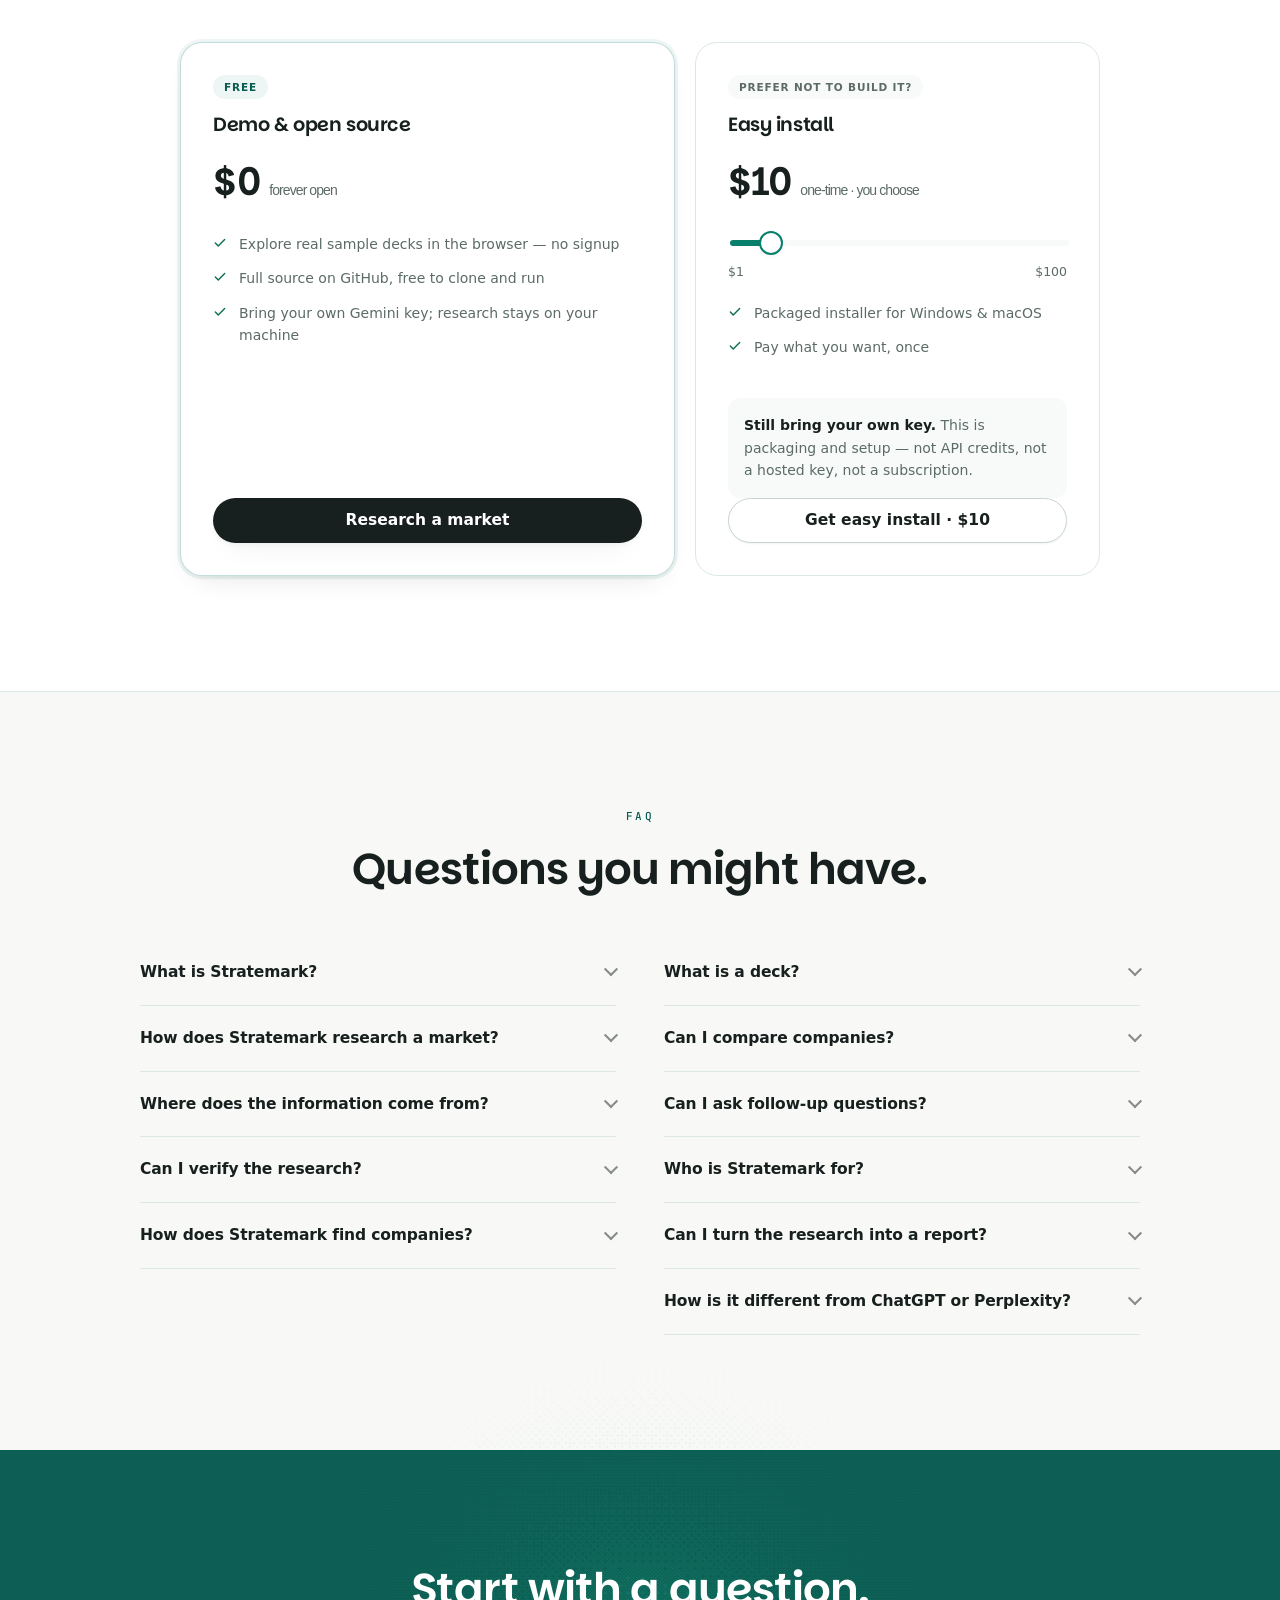
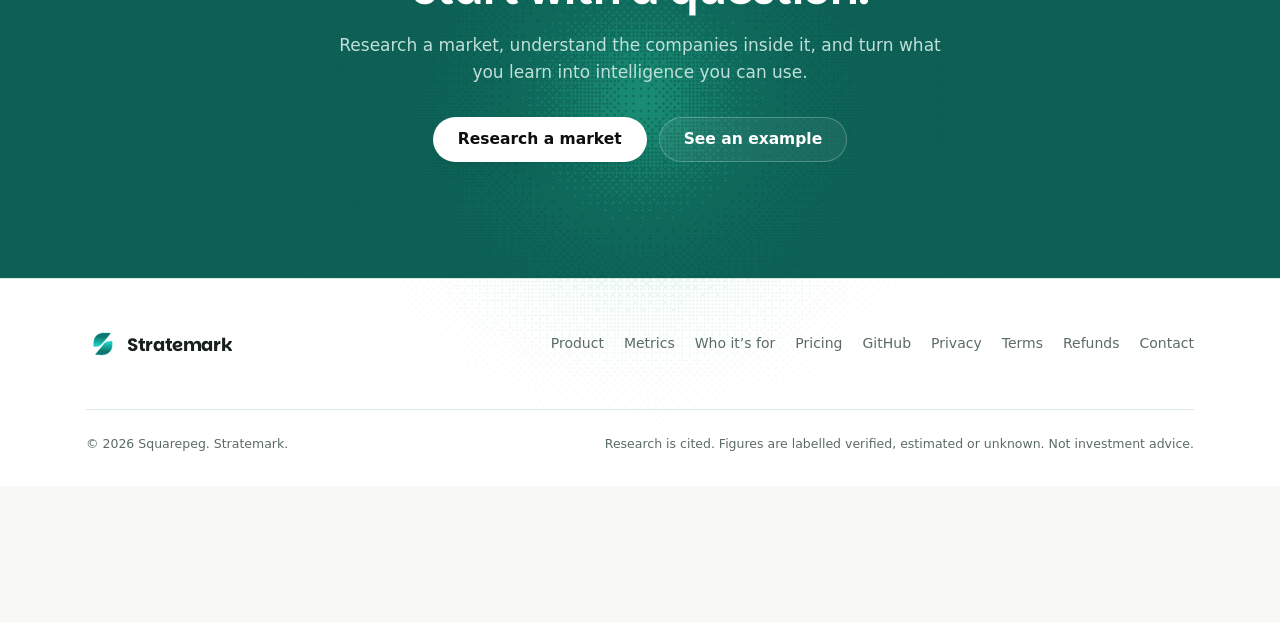
==== commit df6f62d0: "Landing V9: remove layers icon + New-deck chip + all green status dots; macOS traffic-light window d" ====
--- a/landing-page/site/index.html
+++ b/landing-page/site/index.html
@@ -9,7 +9,7 @@
 <meta property="og:title" content="Stratemark — Research any market. Understand every company." />
 <meta property="og:description" content="AI market research → structured company intelligence → comparison → ongoing research." />
 <meta property="og:type" content="website" />
-<link rel="icon" href="img/stratemark-mark.svg" type="image/svg+xml" />
+<link rel="icon" href="[data-uri]" type="image/svg+xml" />
 <link rel="preconnect" href="https://fonts.googleapis.com" />
 <link rel="preconnect" href="https://fonts.gstatic.com" crossorigin />
 <link href="https://fonts.googleapis.com/css2?family=Parkinsans:wght@500;600;700&family=Google+Sans+Flex:wght@400;500;600;700&family=JetBrains+Mono:wght@400;500&display=swap" rel="stylesheet" />
@@ -136,13 +136,15 @@
   font-size:var(--t-xs);color:var(--muted);
 }
 .win-bar .dots{display:flex;gap:5px}
-.win-bar .dots i{width:8px;height:8px;border-radius:50%;background:var(--border)}
+.win-bar .dots i{width:8px;height:8px;border-radius:50%}
+.win-bar .dots i:nth-child(1){background:#FF5F57}
+.win-bar .dots i:nth-child(2){background:#FEBC2E}
+.win-bar .dots i:nth-child(3){background:#28C840}
 .pane-label{
   font-family:"JetBrains Mono",monospace;font-size:var(--t-mono);
   letter-spacing:.16em;text-transform:uppercase;color:var(--muted);
   display:flex;align-items:center;gap:var(--s2);
 }
-.pane-label i{width:5px;height:5px;border-radius:50%;background:var(--primary);flex:none}
 
 /* ------------------------------------------------------------------ nav -- */
 .nav{
@@ -207,8 +209,6 @@
 }
 .demo-head .brand-mini{display:flex;align-items:center;gap:8px;font-family:Parkinsans,sans-serif;font-weight:600;font-size:13px}
 .demo-head .brand-mini svg{width:16px;height:16px}
-.demo-status{display:inline-flex;align-items:center;gap:7px;font-family:"JetBrains Mono",monospace;font-size:10.5px;letter-spacing:.12em;text-transform:uppercase;color:var(--primary-deep)}
-.demo-status i{width:6px;height:6px;border-radius:50%;background:var(--primary)}
 .demo-body{flex:1;padding:24px;max-width:820px;width:100%;margin-inline:auto;display:flex;flex-direction:column;gap:16px}
 .demo .q{align-self:flex-end;max-width:88%;text-align:right}
 .demo .q .t{font-size:11px;color:var(--muted);margin-bottom:4px}
@@ -293,13 +293,11 @@
 .gc-metrics .v{font-family:Parkinsans,sans-serif;font-size:15px;font-weight:600;letter-spacing:-.014em;font-variant-numeric:tabular-nums;line-height:1.15}
 .gc-metrics .l{margin-top:1px;font-size:10px;font-weight:500;color:var(--muted)}
 .conf{display:inline-flex;align-items:center;gap:4px;margin-top:3px;font-size:9px;font-weight:600;letter-spacing:.05em;text-transform:uppercase}
-.conf::before{content:"";width:5px;height:5px;border-radius:50%;flex:none}
-.conf-v{color:var(--positive-text)}.conf-v::before{background:var(--positive)}
-.conf-e{color:var(--neutral-text)}.conf-e::before{background:var(--neutral)}
-.conf-u{color:var(--muted)}.conf-u::before{background:#A3ACA9}
+.conf-v{color:var(--positive-text)}
+.conf-e{color:var(--neutral-text)}
+.conf-u{color:var(--muted)}
 .gc-foot{margin-top:auto;padding-top:10px;display:flex;align-items:center;justify-content:space-between;gap:8px;font-size:11px;color:var(--muted)}
 .tierbadge{display:inline-flex;align-items:center;gap:6px;border:1px solid var(--border);border-radius:999px;padding:2px 9px;font-size:10.5px;font-weight:600}
-.tierbadge i{width:6px;height:6px;border-radius:50%;background:var(--primary);flex:none}
 
 /* ---------------------------------------------------------- metrics viz -- */
 .metrics-grid{margin-top:var(--s12);display:grid;grid-template-columns:repeat(3,minmax(0,1fr));gap:var(--s4)}
@@ -329,7 +327,7 @@
 /* live intel rows */
 .intel{margin-top:var(--s12);max-width:820px;margin-inline:auto}
 .intel-row{
-  display:grid;grid-template-columns:auto minmax(0,1fr) auto auto;gap:var(--s4);align-items:baseline;
+  display:grid;grid-template-columns:minmax(0,1fr) auto auto;gap:var(--s4);align-items:baseline;
   padding:var(--s4) var(--s3);border-bottom:1px solid var(--border);font-size:var(--t-base);
   border-radius:var(--r-sm);
 }
@@ -338,8 +336,6 @@
 .intel-row:hover .when{opacity:1}
 .intel-row{transition:background .2s var(--ease)}
 .intel-row:hover{background:var(--surface2)}
-.intel-row .d{width:8px;height:8px;border-radius:50%;background:var(--positive);flex:none;transform:translateY(-1px)}
-.intel-row.warn .d{background:var(--neutral)}
 .intel-row b{font-weight:600}
 .intel-row .pub{font-family:"JetBrains Mono",monospace;font-size:10.5px;color:var(--primary-deep);white-space:nowrap}
 .intel-row .when{font-size:11px;color:var(--muted);white-space:nowrap}
@@ -421,7 +417,6 @@
 /* evidence, light mode */
 .evidence-light .epanel{background:var(--surface);border-color:var(--border)}
 .evidence-light .epanel .pane-label{color:var(--muted)}
-.evidence-light .epanel .pane-label i{background:var(--primary)}
 .evidence-light .echecks{color:var(--muted)}
 .evidence-light .echecks svg{color:var(--primary)}
 .evidence-light .src-row{border-color:var(--border);color:var(--muted)}
@@ -448,7 +443,6 @@
 .chip-metric .fc-k{font-size:10.5px;font-weight:600;color:var(--muted)}
 .chip-metric .fc-v{font-family:Parkinsans,sans-serif;font-weight:600;font-size:18px;letter-spacing:-.02em}
 .chip-signal{left:-20px;bottom:10%;color:var(--muted)}
-.chip-signal i{width:7px;height:7px;border-radius:50%;background:var(--positive);flex:none}
 .chip-signal b{color:var(--content);font-weight:600}
 .js .float-chip{opacity:0;transform:translateY(8px)}
 .js .float-chip.in{opacity:1;transform:none;transition:opacity .5s var(--ease) .3s,transform .5s var(--ease) .3s}
@@ -484,7 +478,6 @@
 .pb-role b{font-family:Parkinsans,sans-serif;font-size:var(--t-md);font-weight:600}
 .pb-role p{font-size:var(--t-sm);color:var(--muted)}
 .pb-chip{margin-top:6px;display:inline-flex;align-items:center;gap:7px;align-self:flex-start;border:1px solid var(--border);border-radius:999px;background:var(--surface);padding:5px 12px;font-size:11px;color:var(--muted)}
-.pb-chip i{width:6px;height:6px;border-radius:50%;flex:none}
 @media (max-width:1000px){.people-band{grid-template-columns:1fr}.pb-photo img{max-height:340px}}
 
 /* report + photo composition */
@@ -539,14 +532,11 @@
 .kv span{color:var(--muted)}
 .kv b{font-weight:600;font-variant-numeric:tabular-nums;text-align:right}
 .sig{display:flex;gap:8px;align-items:baseline;padding:6px 0;font-size:12.5px;color:var(--muted)}
-.sig i{width:6px;height:6px;border-radius:50%;background:var(--positive);flex:none;transform:translateY(-1px)}
-.sig.warn i{background:var(--neutral)}
 
 /* research transparency (dark) */
 .evidence{margin-top:var(--s12);display:grid;grid-template-columns:minmax(0,1fr) minmax(0,1fr);gap:var(--s5);align-items:stretch}
 .epanel{border:1px solid var(--ink-line);border-radius:var(--r-lg);background:var(--ink2);padding:var(--s5)}
 .epanel .pane-label{color:var(--on-ink-muted)}
-.epanel .pane-label i{background:var(--mint-accent)}
 .echecks{margin-top:var(--s4);display:grid;gap:8px;font-size:var(--t-sm);color:var(--on-ink-muted)}
 .echecks .row{display:flex;align-items:center;gap:10px}
 .echecks svg{width:14px;height:14px;color:var(--mint-accent);flex:none}
@@ -792,7 +782,6 @@
       <div class="demo" id="demo" aria-label="The Stratemark app researching the frontier AI market and returning a deck of company profiles.">
         <div class="demo-head">
           <span class="brand-mini"><svg width="16" height="16" aria-hidden="true" width='136' height='136' viewBox='0 0 136 136' fill='none' xmlns='http://www.w3.org/2000/svg'><path d='M68.3262 23.6562C69.1088 23.6525 69.8888 23.6628 70.3213 23.6641L77.6377 23.6914C80.4851 23.7026 92.1595 24.0311 96.0928 24.1436C96.6449 24.1593 97.0265 24.4853 97.0977 24.8896C97.2606 25.8172 97.2414 26.9168 96.6064 27.6807C85.125 41.4929 73.4071 55.0896 61.8076 68.8193C61.3698 69.3375 60.4883 70.1341 59.5273 70.9443C58.5875 71.7367 57.6124 72.5084 57.001 72.9814C53.6044 75.3205 49.17 77.1344 45.1133 77.6426C44.1311 77.7655 40.8278 77.9804 37.6055 78.0332C35.9967 78.0595 34.4261 78.0453 33.1885 77.9609C32.5684 77.9187 32.048 77.859 31.6543 77.7832C31.4574 77.7453 31.305 77.7057 31.1943 77.667C31.0747 77.6251 31.0442 77.5987 31.0557 77.6084C31.0256 77.583 30.9368 77.4479 30.8652 77.1074C30.8011 76.8023 30.7764 76.4697 30.7559 76.1953C30.5418 73.3239 30.7499 70.4213 30.7373 67.4414C30.7098 60.9478 30.9798 55.6007 32.3477 50.6172C33.7111 45.6499 36.1757 41.0096 40.5898 35.9609C46.9688 28.665 56.8041 24.4054 66.4189 23.7295L66.4404 23.7285L66.4629 23.7256C66.7987 23.679 67.528 23.6601 68.3262 23.6562Z' fill='url(#paint0_linear_2140_16844)' stroke='#18BFB2' stroke-width='1.31864'/><path d='M67.0801 111.562C66.2974 111.566 65.5174 111.556 65.085 111.555L57.7686 111.527C54.9211 111.516 43.2467 111.188 39.3135 111.075C38.7613 111.059 38.3798 110.733 38.3086 110.329C38.1456 109.402 38.1649 108.302 38.7998 107.538C50.2812 93.7259 61.9991 80.1291 73.5986 66.3994C74.0364 65.8812 74.9179 65.0846 75.8789 64.2744C76.8187 63.482 77.7939 62.7103 78.4053 62.2373C81.8018 59.8983 86.2362 58.0843 90.293 57.5762C91.2752 57.4533 94.5785 57.2383 97.8008 57.1855C99.4095 57.1592 100.98 57.1734 102.218 57.2578C102.838 57.3001 103.358 57.3598 103.752 57.4355C103.949 57.4735 104.101 57.513 104.212 57.5518C104.332 57.5936 104.362 57.62 104.351 57.6104C104.381 57.6358 104.469 57.7708 104.541 58.1113C104.605 58.4164 104.63 58.749 104.65 59.0234C104.864 61.8948 104.656 64.7974 104.669 67.7773C104.696 74.2709 104.426 79.6181 103.059 84.6016C101.695 89.5689 99.2306 94.2092 94.8164 99.2578C88.4374 106.554 78.6021 110.813 68.9873 111.489L68.9658 111.49L68.9434 111.493C68.6075 111.54 67.8783 111.559 67.0801 111.562Z' fill='url(#paint1_linear_2140_16844)' stroke='#18BFB2' stroke-width='1.31864'/><defs><linearGradient id='paint0_linear_2140_16844' x1='66.7762' y1='38.5006' x2='65.3996' y2='78.7549' gradientUnits='userSpaceOnUse'><stop stop-color='#0F766E'/><stop offset='1' stop-color='#1CDCCD'/></linearGradient><linearGradient id='paint1_linear_2140_16844' x1='68.6301' y1='96.7181' x2='70.0067' y2='56.4639' gradientUnits='userSpaceOnUse'><stop stop-color='#0F766E'/><stop offset='1' stop-color='#1CDCCD'/></linearGradient></defs></svg> Stratemark</span>
-          <span class="demo-status"><i aria-hidden="true"></i> New deck</span>
         </div>
         <div class="demo-body">
           <div class="q">
@@ -825,7 +814,7 @@
               <p class="gc-one">AI research and deployment company behind ChatGPT, the API platform, and frontier models.</p>
               <p class="gc-hq"><svg viewBox="0 0 24 24" fill="none" stroke="currentColor" stroke-width="2" stroke-linecap="round" stroke-linejoin="round"><path d="M20 10c0 6-8 12-8 12s-8-6-8-12a8 8 0 0 1 16 0Z"/><circle cx="12" cy="10" r="3"/></svg>San Francisco, California, United States</p>
               <div class="gc-metrics"><div><p class="v num">$25B</p><p class="l">ARR</p><span class="conf conf-e">estimated</span></div><div><p class="v num">$852B</p><p class="l">Valuation</p><span class="conf conf-e">estimated</span></div><div><p class="v num">800M+</p><p class="l">Wkly users</p><span class="conf conf-e">estimated</span></div></div>
-              <p class="gc-foot"><span>frontier AI labs</span><span class="tierbadge" style="color:#0A5751"><i style="background:#0A5751"></i>T6 · Scale Stage</span></p>
+              <p class="gc-foot"><span>frontier AI labs</span><span class="tierbadge" style="color:#0A5751">T6 · Scale Stage</span></p>
             </article>
             <article class="gcard dpop">
               <span class="open-aff" aria-hidden="true">Open company →</span>
@@ -840,7 +829,7 @@
               <p class="gc-one">AI safety and research company building Claude — widely adopted for enterprise coding and workflows.</p>
               <p class="gc-hq"><svg viewBox="0 0 24 24" fill="none" stroke="currentColor" stroke-width="2" stroke-linecap="round" stroke-linejoin="round"><path d="M20 10c0 6-8 12-8 12s-8-6-8-12a8 8 0 0 1 16 0Z"/><circle cx="12" cy="10" r="3"/></svg>San Francisco, California, United States</p>
               <div class="gc-metrics"><div><p class="v num">$47B</p><p class="l">ARR</p><span class="conf conf-e">estimated</span></div><div><p class="v num">$965B</p><p class="l">Valuation</p><span class="conf conf-v">verified</span></div><div><p class="v num">~5K</p><p class="l">Team</p><span class="conf conf-e">estimated</span></div></div>
-              <p class="gc-foot"><span>frontier AI labs</span><span class="tierbadge" style="color:#0A5751"><i style="background:#0A5751"></i>T6 · Scale Stage</span></p>
+              <p class="gc-foot"><span>frontier AI labs</span><span class="tierbadge" style="color:#0A5751">T6 · Scale Stage</span></p>
             </article>
             <article class="gcard dpop">
               <span class="open-aff" aria-hidden="true">Open company →</span>
@@ -855,7 +844,7 @@
               <p class="gc-one">Designs GPUs and full-stack accelerated computing platforms that power most frontier AI training and inference.</p>
               <p class="gc-hq"><svg viewBox="0 0 24 24" fill="none" stroke="currentColor" stroke-width="2" stroke-linecap="round" stroke-linejoin="round"><path d="M20 10c0 6-8 12-8 12s-8-6-8-12a8 8 0 0 1 16 0Z"/><circle cx="12" cy="10" r="3"/></svg>Santa Clara, California, United States</p>
               <div class="gc-metrics"><div><p class="v num">$216B</p><p class="l">FY rev</p><span class="conf conf-v">verified</span></div><div><p class="v num">$4.9T</p><p class="l">Mkt cap</p><span class="conf conf-e">estimated</span></div><div><p class="v num">~85%</p><p class="l">GPU share</p><span class="conf conf-e">estimated</span></div></div>
-              <p class="gc-foot"><span>frontier AI labs</span><span class="tierbadge" style="color:#0A5751"><i style="background:#0A5751"></i>T8 · The Titans</span></p>
+              <p class="gc-foot"><span>frontier AI labs</span><span class="tierbadge" style="color:#0A5751">T8 · The Titans</span></p>
             </article>
           </div>
         </div>
@@ -899,7 +888,7 @@
       </div>
       <span class="flow-arrow" aria-hidden="true"><svg width="22" height="22" viewBox="0 0 24 24" fill="none" stroke="currentColor" stroke-width="1.6" stroke-linecap="round" stroke-linejoin="round" aria-hidden="true"><path d="M5 12h14M13 6l6 6-6 6"/></svg></span>
       <div class="mini-deck" data-r>
-        <p class="pane-label"><i aria-hidden="true"></i> One market deck</p>
+        <p class="pane-label">One market deck</p>
         <div class="mini-rows">
           <div class="mini-row"><span class="lg"><img src="[data-uri]" width="20" height="20" loading="lazy" alt="" /></span><b>OpenAI</b><span class="sc">score 95</span></div>
           <div class="mini-row"><span class="lg"><img src="[data-uri]" width="20" height="20" loading="lazy" alt="" /></span><b>Anthropic</b><span class="sc">score 95</span></div>
@@ -942,10 +931,10 @@
         </div>
         <div class="dash-cell">
           <h4>Live intel</h4>
-          <div class="sig"><i aria-hidden="true"></i>Series H announced at $965B valuation</div>
-          <div class="sig"><i aria-hidden="true"></i>Enterprise adoption accelerating in coding workflows</div>
-          <div class="sig warn"><i aria-hidden="true"></i>Compute supply named as a scaling constraint</div>
-          <div class="sig"><i aria-hidden="true"></i>Claude usage growing across Fortune 500 pilots</div>
+          <div class="sig">Series H announced at $965B valuation</div>
+          <div class="sig">Enterprise adoption accelerating in coding workflows</div>
+          <div class="sig warn">Compute supply named as a scaling constraint</div>
+          <div class="sig">Claude usage growing across Fortune 500 pilots</div>
         </div>
       </div>
     </div>
@@ -1035,7 +1024,7 @@
     </p>
     <div class="evidence">
       <div class="epanel" data-r>
-        <p class="pane-label"><i aria-hidden="true"></i> Researching · frontier AI labs</p>
+        <p class="pane-label">Researching · frontier AI labs</p>
         <div class="echecks" id="echecks">
           <div class="row"><svg width="14" height="14" viewBox="0 0 24 24" fill="none" stroke="currentColor" stroke-width="2.2" stroke-linecap="round" stroke-linejoin="round" aria-hidden="true"><path d="M20 6 9 17l-5-5"/></svg>Finding companies</div>
           <div class="row"><svg width="14" height="14" viewBox="0 0 24 24" fill="none" stroke="currentColor" stroke-width="2.2" stroke-linecap="round" stroke-linejoin="round" aria-hidden="true"><path d="M20 6 9 17l-5-5"/></svg>Verifying company profiles</div>
@@ -1046,7 +1035,7 @@
         </div>
       </div>
       <div class="epanel" data-r>
-        <p class="pane-label"><i aria-hidden="true"></i> Fact-check · NVIDIA</p>
+        <p class="pane-label">Fact-check · NVIDIA</p>
         <div class="metric-line" style="margin-top:14px"><span>AI GPU market share</span><span class="v num">~85%</span></div>
         <div class="esrc">
           <div class="src-row"><span class="badge badge-e">Estimated</span><span>Range across analyst coverage — <b>method shown</b></span></div>
@@ -1068,10 +1057,10 @@
     <h2 class="h2" data-r>Know what changed.</h2>
     <p class="lede" data-r>Keep investigating companies after the initial research is complete.</p>
     <div class="intel" data-r aria-label="Live Intel: recent developments for Anthropic with publishers.">
-      <div class="intel-row"><span class="d" aria-hidden="true"></span><span><b>Series H announced</b> at a $965B valuation</span><span class="pub">press release</span><span class="when">this week</span></div>
-      <div class="intel-row"><span class="d" aria-hidden="true"></span><span><b>Enterprise adoption accelerating</b> in coding workflows</span><span class="pub">earnings call</span><span class="when">2w ago</span></div>
-      <div class="intel-row warn"><span class="d" aria-hidden="true"></span><span><b>Compute supply</b> named as a scaling constraint</span><span class="pub">interview</span><span class="when">3w ago</span></div>
-      <div class="intel-row"><span class="d" aria-hidden="true"></span><span><b>Fortune 500 pilots</b> expanding across regulated industries</span><span class="pub">industry press</span><span class="when">1mo ago</span></div>
+      <div class="intel-row"><span><b>Series H announced</b> at a $965B valuation</span><span class="pub">press release</span><span class="when">this week</span></div>
+      <div class="intel-row"><span><b>Enterprise adoption accelerating</b> in coding workflows</span><span class="pub">earnings call</span><span class="when">2w ago</span></div>
+      <div class="intel-row warn"><span><b>Compute supply</b> named as a scaling constraint</span><span class="pub">interview</span><span class="when">3w ago</span></div>
+      <div class="intel-row"><span><b>Fortune 500 pilots</b> expanding across regulated industries</span><span class="pub">industry press</span><span class="when">1mo ago</span></div>
     </div>
   </div>
 </section>
@@ -1113,7 +1102,6 @@
           </ul>
         </div>
       </div>
-      </div>
     </div>
   </div>
 </section>
@@ -1152,7 +1140,7 @@
             </div>
           </div>
         </div>
-        <div class="cmp-bar"><svg width="13" height="13" viewBox="0 0 24 24" fill="none" stroke="currentColor" stroke-width="1.8" stroke-linecap="round" stroke-linejoin="round" aria-hidden="true"><path d="m12 2 8.5 4.5L12 11 3.5 6.5 12 2zM3.5 12 12 16.5 20.5 12M3.5 17.5 12 22l8.5-4.5"/></svg> 3 selected — “Compare these…”</div>
+        <div class="cmp-bar">3 selected — “Compare these…”</div>
       </div>
       <div class="window" data-r>
         <div class="win-bar"><span class="dots" aria-hidden="true"><i></i><i></i><i></i></span> Comparison</div>
@@ -1203,7 +1191,7 @@
         <p class="chat-note">The panel docks beside your deck — answers reference the cards they came from.</p>
       </div>
       <div class="linked" data-r>
-        <p class="pane-label"><i aria-hidden="true"></i> Referenced in this answer</p>
+        <p class="pane-label">Referenced in this answer</p>
         <div class="lrow" data-co="microsoft"><span class="lg"><img src="[data-uri]" width="24" height="24" loading="lazy" alt="" /></span><b>Microsoft</b><span>T8 · The Titans</span></div>
         <div class="lrow" data-co="nvidia"><span class="lg"><img src="[data-uri]" width="24" height="24" loading="lazy" alt="" /></span><b>NVIDIA</b><span>T8 · The Titans</span></div>
         <div class="lrow" data-co="openai"><span class="lg"><img src="[data-uri]" width="24" height="24" loading="lazy" alt="" /></span><b>OpenAI</b><span>800M+ wkly users</span></div>
@@ -1224,8 +1212,8 @@
     </p>
     <div class="map" data-r>
       <div class="map-head">
-        <p class="pane-label"><i aria-hidden="true"></i> Frontier AI Labs · 10 companies</p>
-        <span class="group-pill"><svg width="13" height="13" viewBox="0 0 24 24" fill="none" stroke="currentColor" stroke-width="1.8" stroke-linecap="round" stroke-linejoin="round" aria-hidden="true"><path d="m12 2 8.5 4.5L12 11 3.5 6.5 12 2zM3.5 12 12 16.5 20.5 12M3.5 17.5 12 22l8.5-4.5"/></svg> Split into 8 tiers</span>
+        <p class="pane-label">Frontier AI Labs · 10 companies</p>
+        <span class="group-pill">Split into 8 tiers</span>
       </div>
       <div class="map-rows" id="map-rows">
         <div class="map-row">
@@ -1274,7 +1262,7 @@
           <span class="fc-k">ARR</span><span class="fc-v num">$47B</span><span class="conf conf-e">estimated</span>
         </div>
         <div class="float-chip chip-signal" aria-hidden="true">
-          <i></i>Series H announced — <b>this week</b>
+          Series H announced — <b>this week</b>
         </div>
       </figure>
       <div class="human-copy">
@@ -1355,17 +1343,17 @@
         <div class="pb-role" data-r>
           <b>Founders</b>
           <p>Size the market before betting on it.</p>
-          <span class="pb-chip"><i style="background:var(--positive)"></i>Opportunity · SMB automation underserved</span>
+          <span class="pb-chip">Opportunity · SMB automation underserved</span>
         </div>
         <div class="pb-role" data-r>
           <b>Investors</b>
           <p>Build the landscape before the deep diligence.</p>
-          <span class="pb-chip"><i style="background:var(--primary)"></i>Valuation $965B · verified</span>
+          <span class="pb-chip">Valuation $965B · verified</span>
         </div>
         <div class="pb-role" data-r>
           <b>Strategy teams</b>
           <p>See positioning, competitors and gaps in one view.</p>
-          <span class="pb-chip"><i style="background:var(--neutral)"></i>Compare · 3 companies selected</span>
+          <span class="pb-chip">Compare · 3 companies selected</span>
         </div>
       </div>
     </div>
@@ -1544,7 +1532,7 @@
       <a href="contact.html">Contact</a>
     </nav>
     <div class="foot-note">
-      <span>© 2026 Square Peg NG · Stratemark</span>
+      <span>© 2026 Squarepeg. Stratemark.</span>
       <span>Research is cited. Figures are labelled verified, estimated or unknown. Not investment advice.</span>
     </div>
   </div>
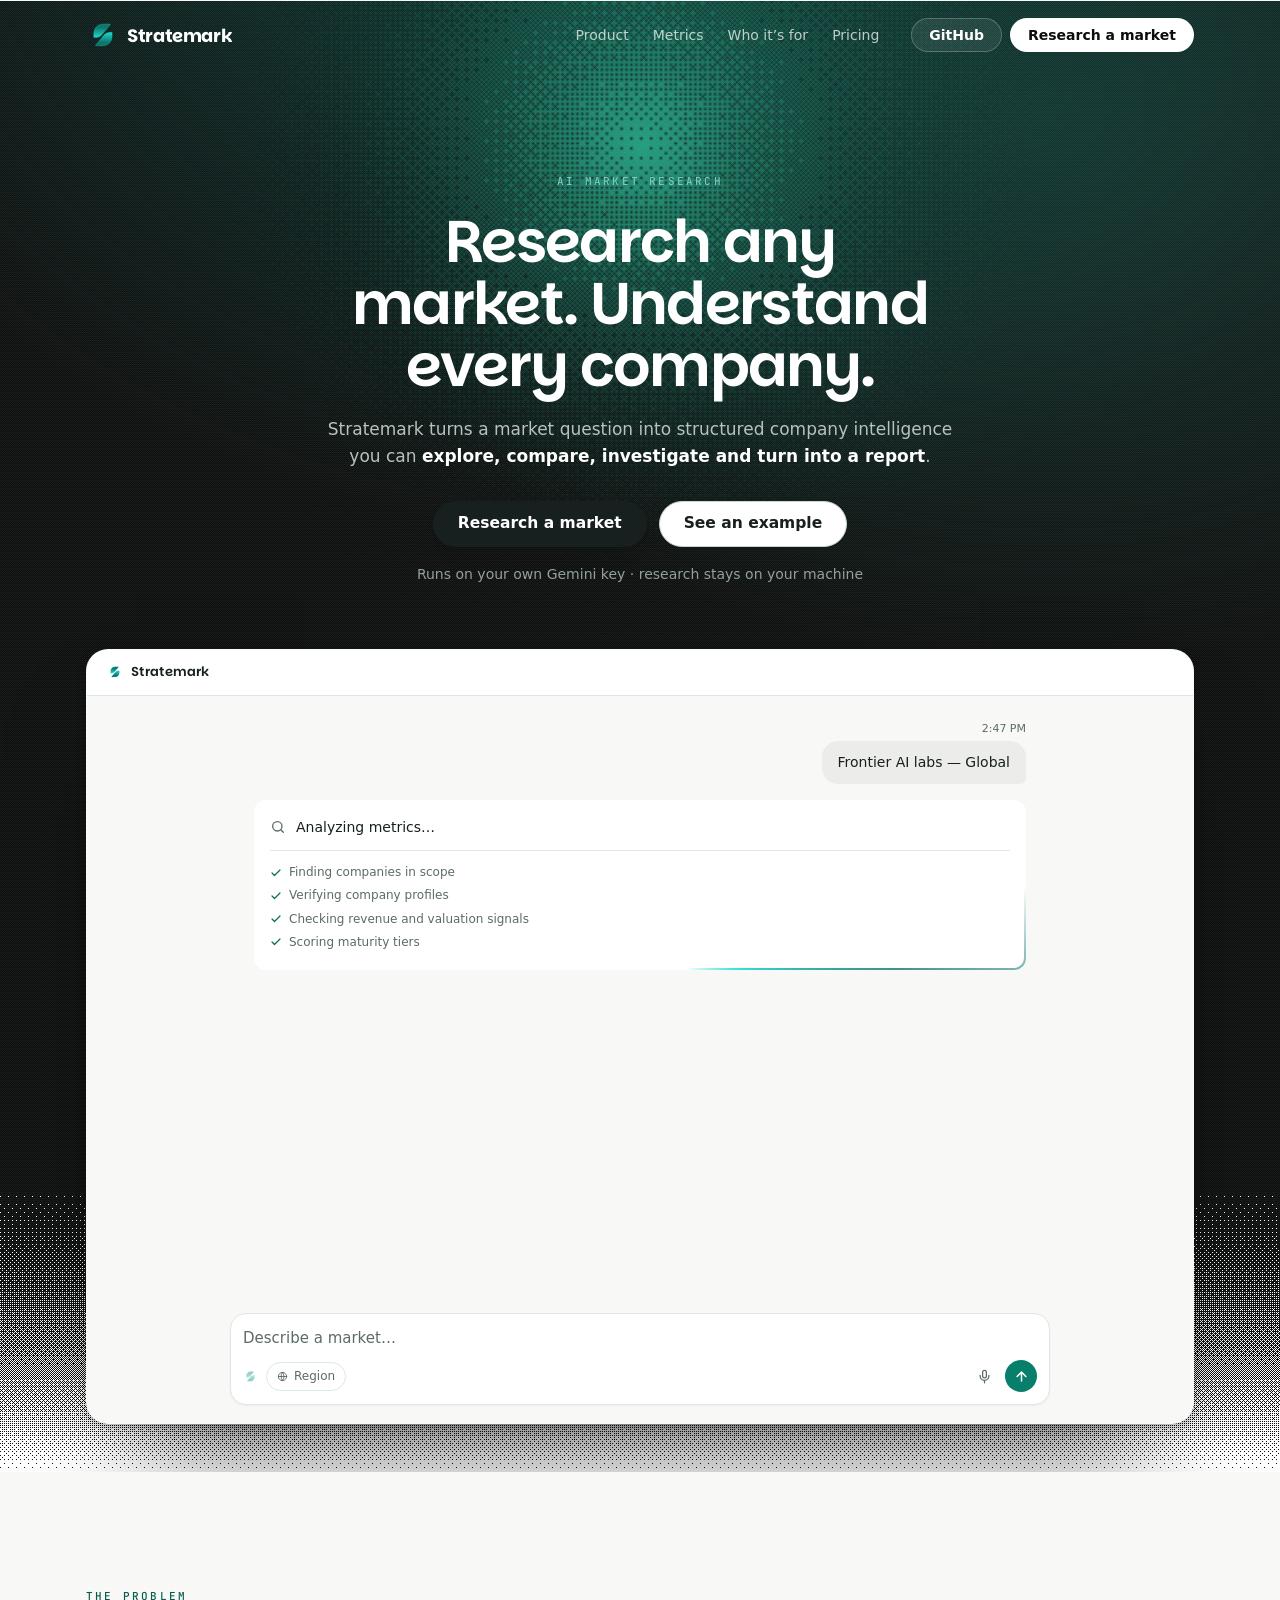
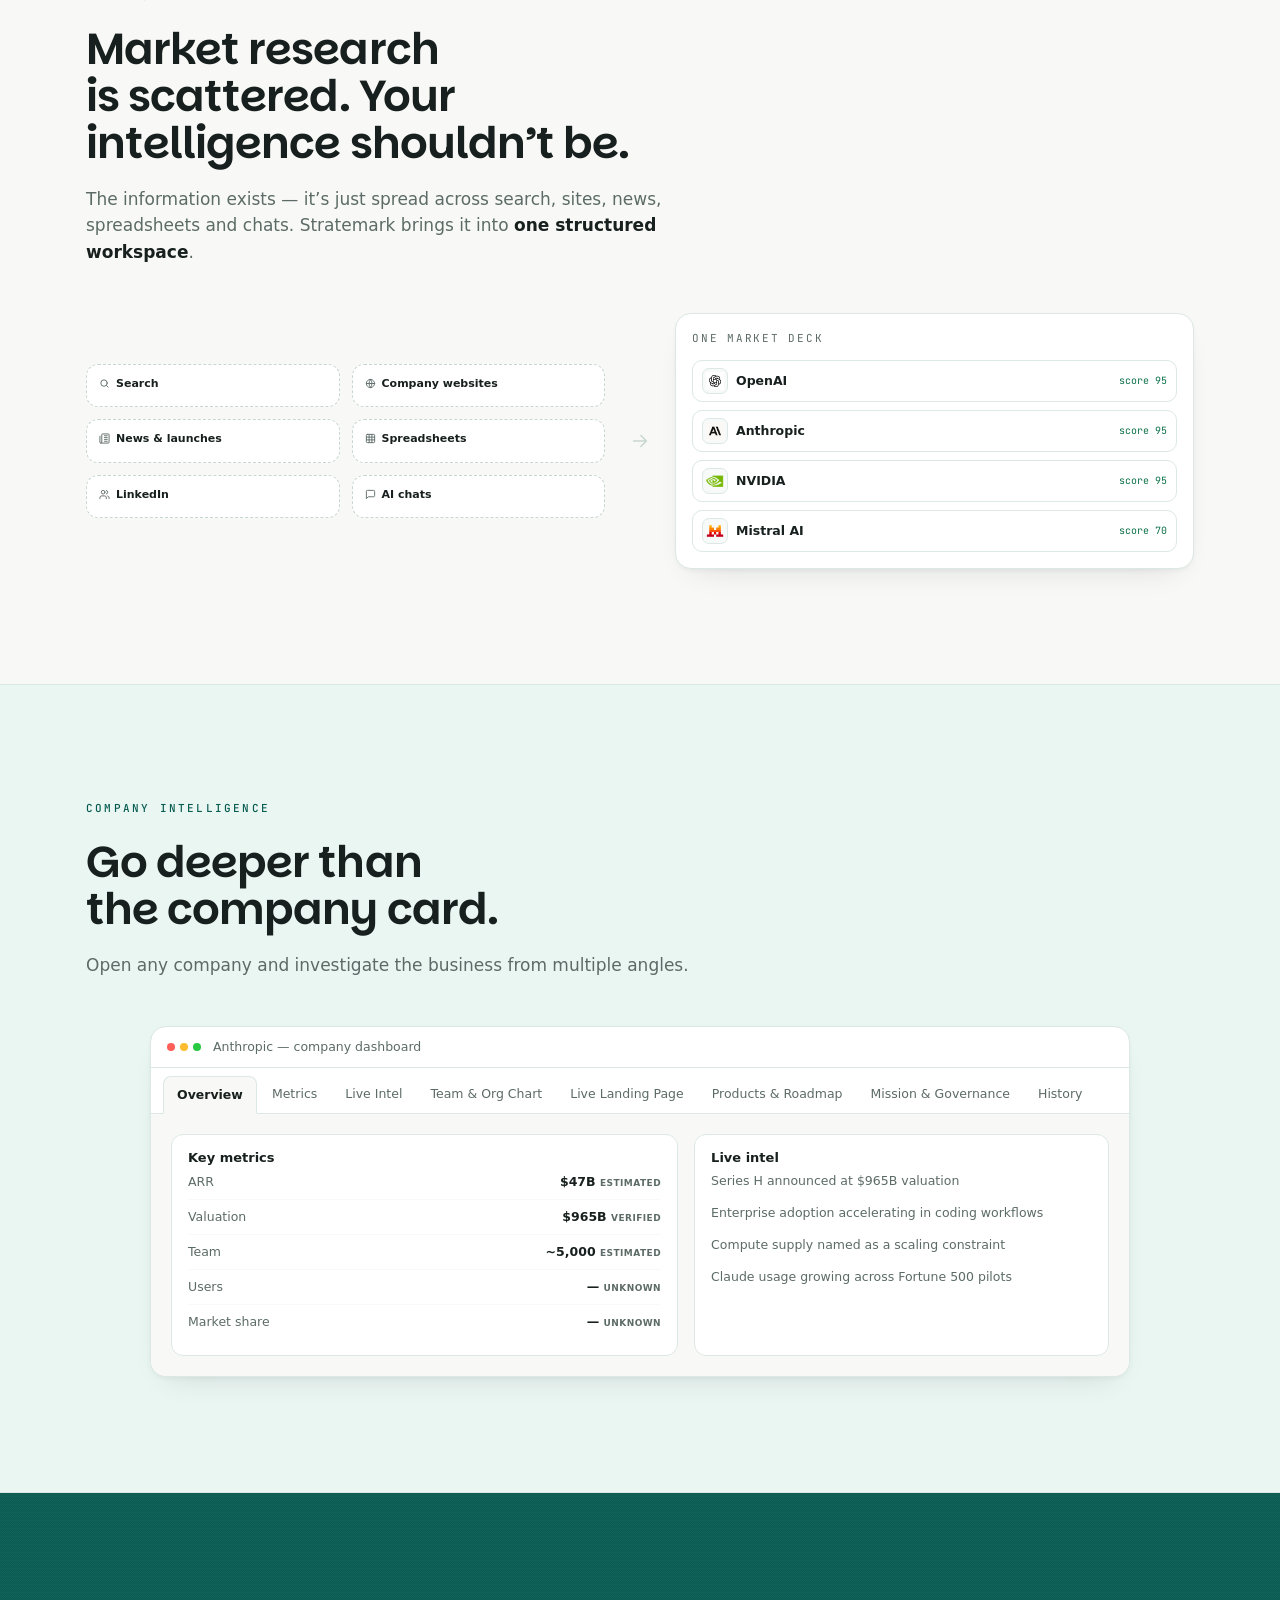
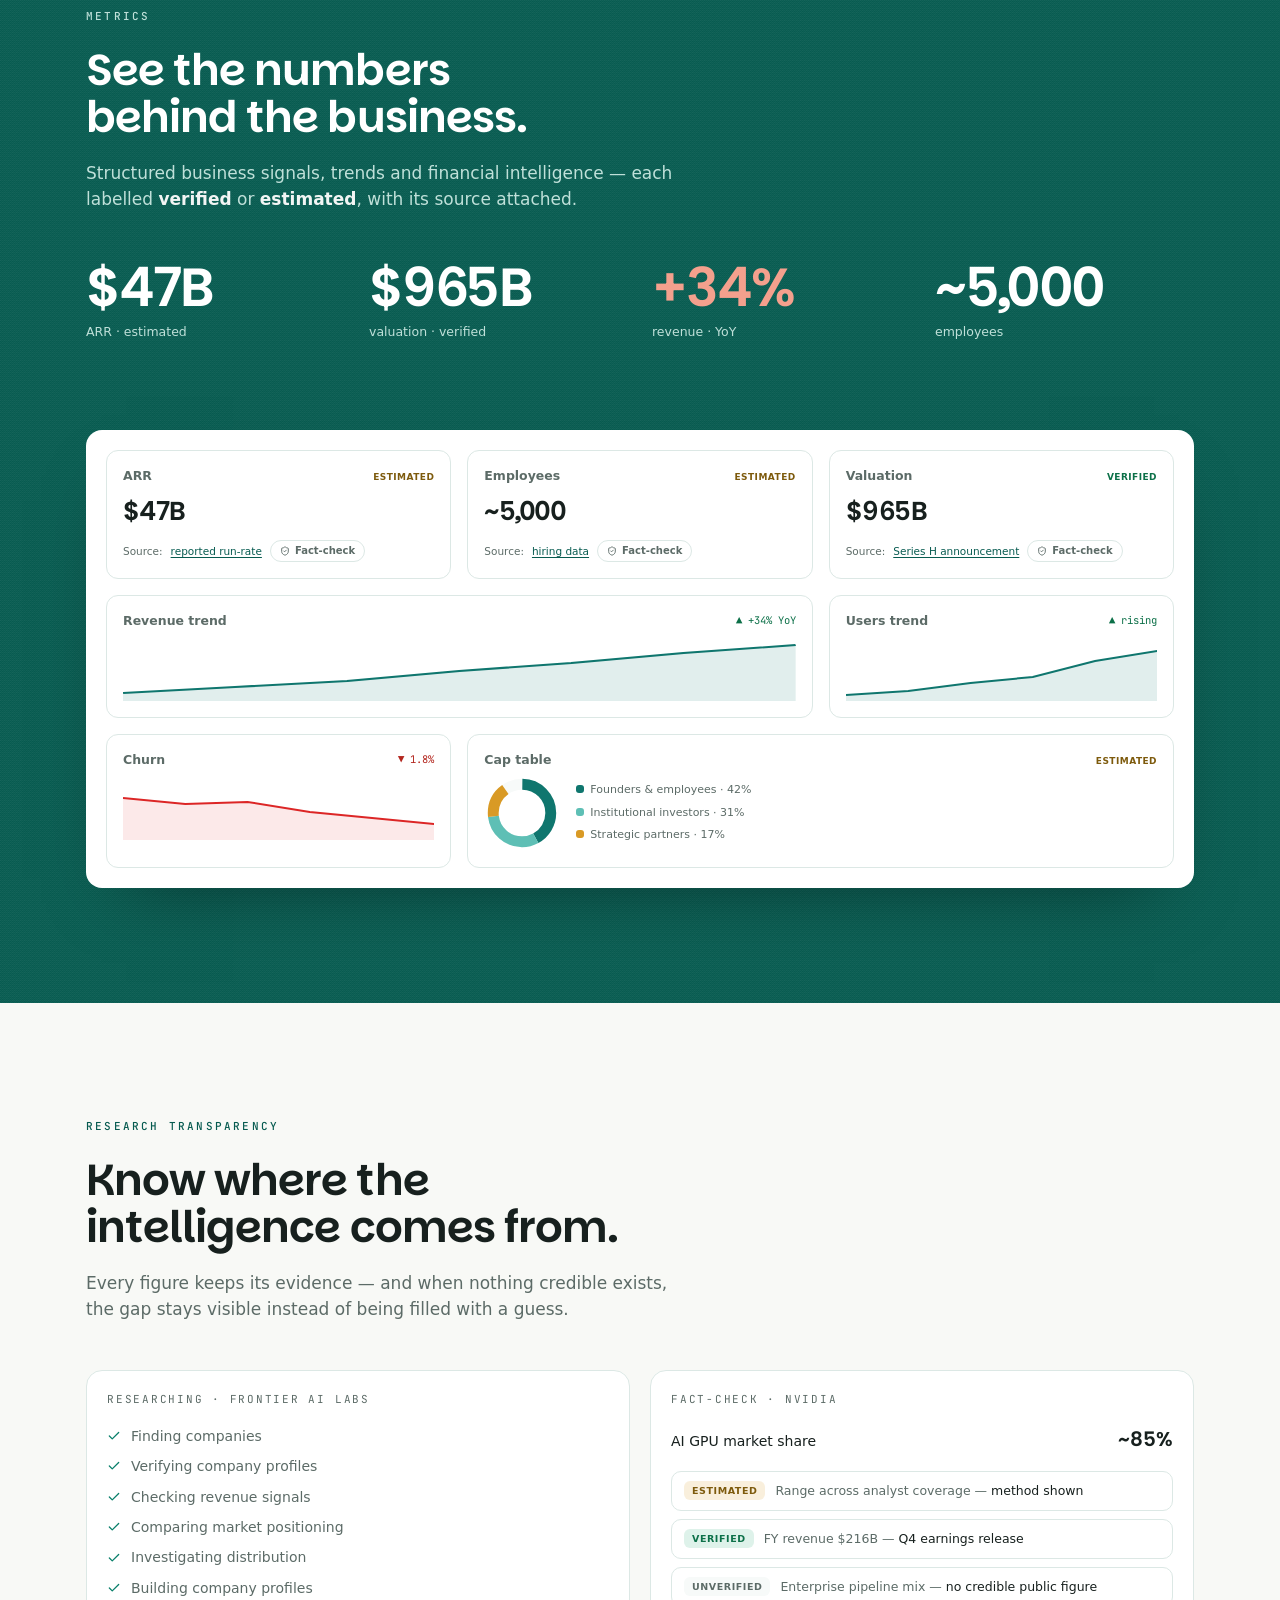
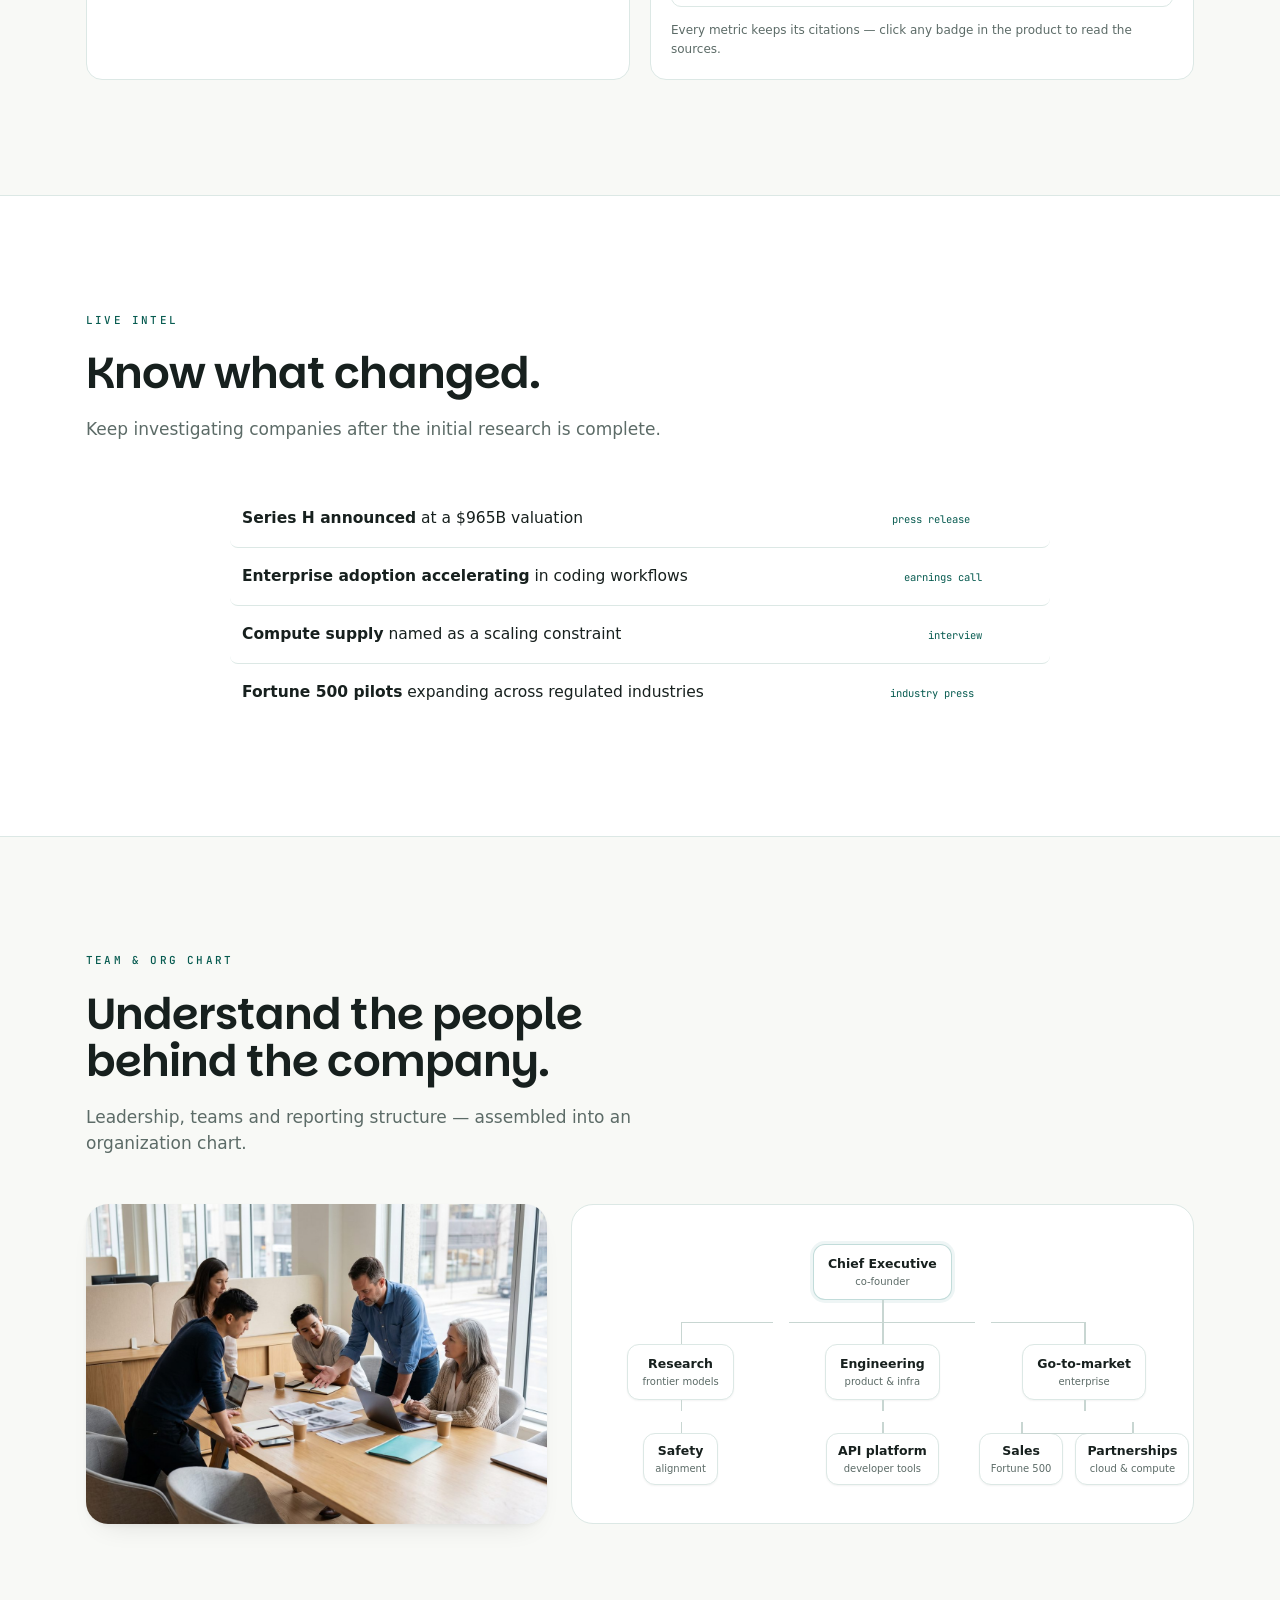
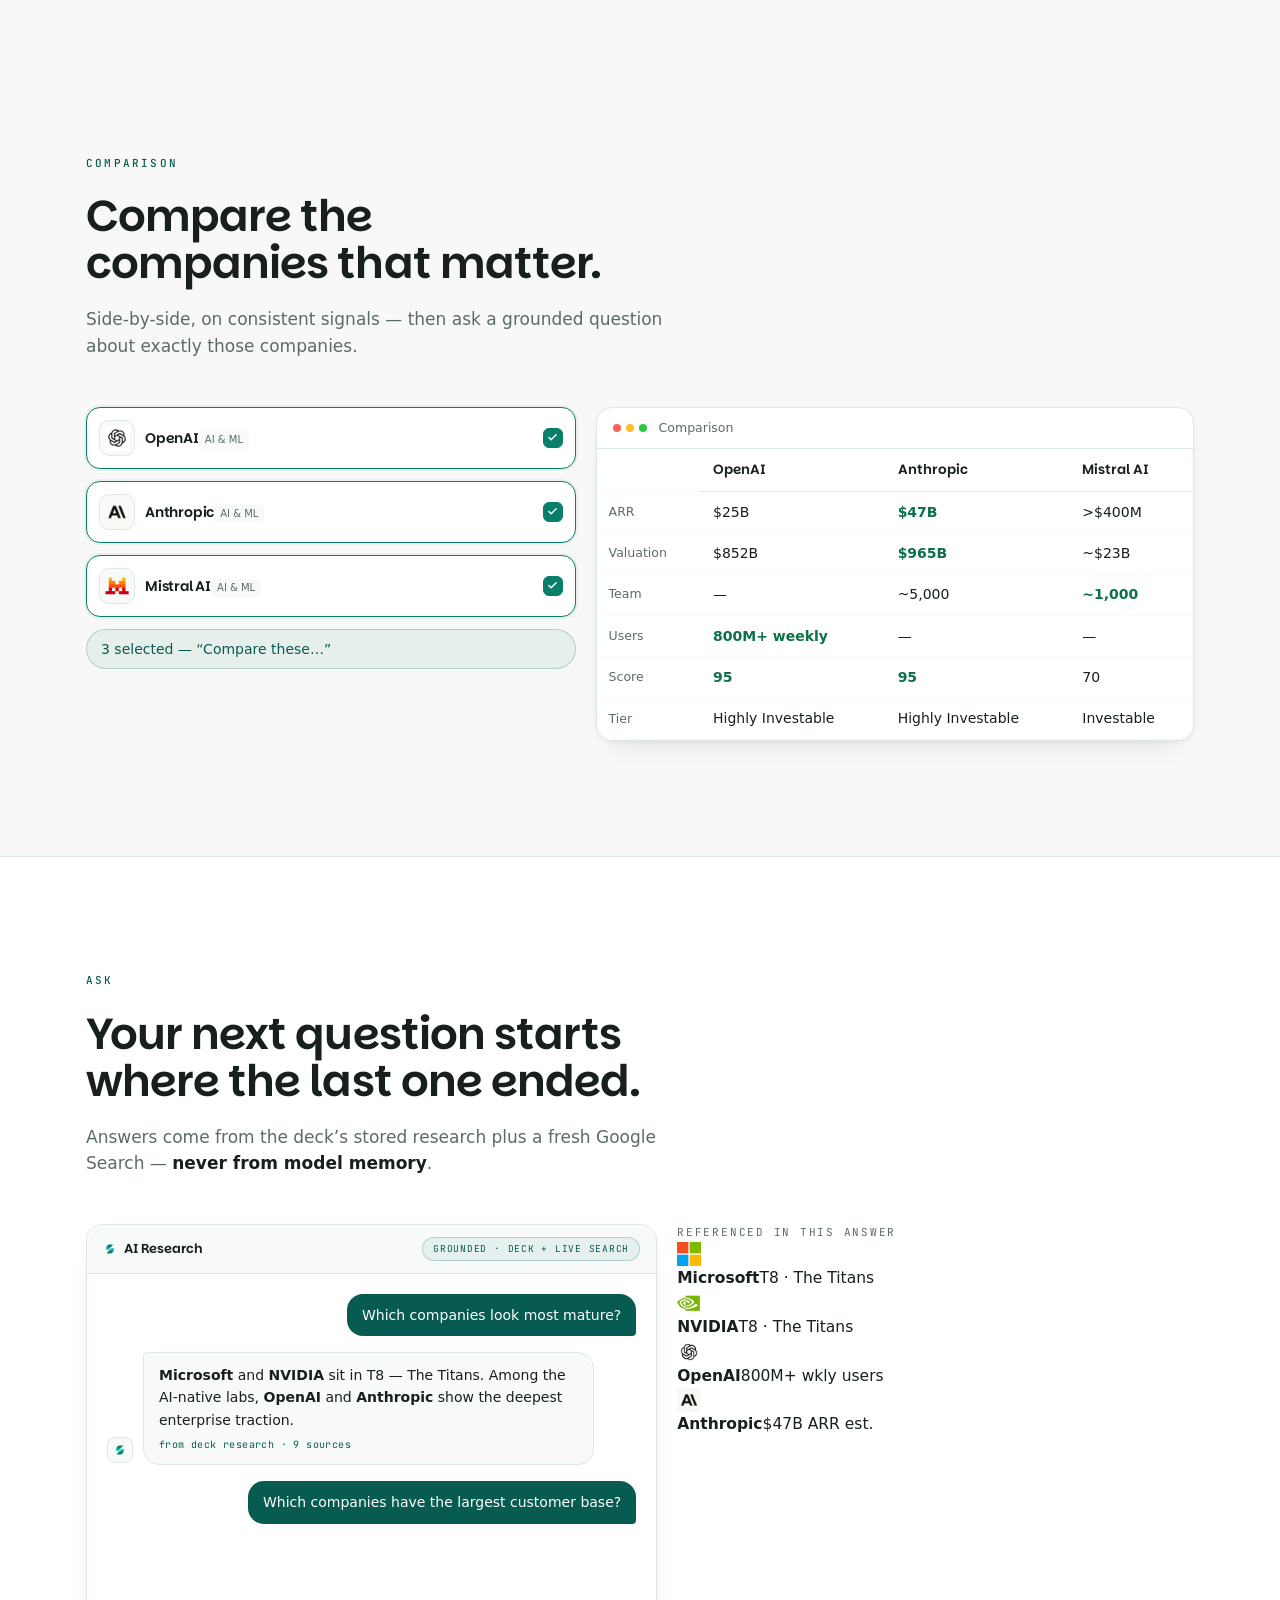
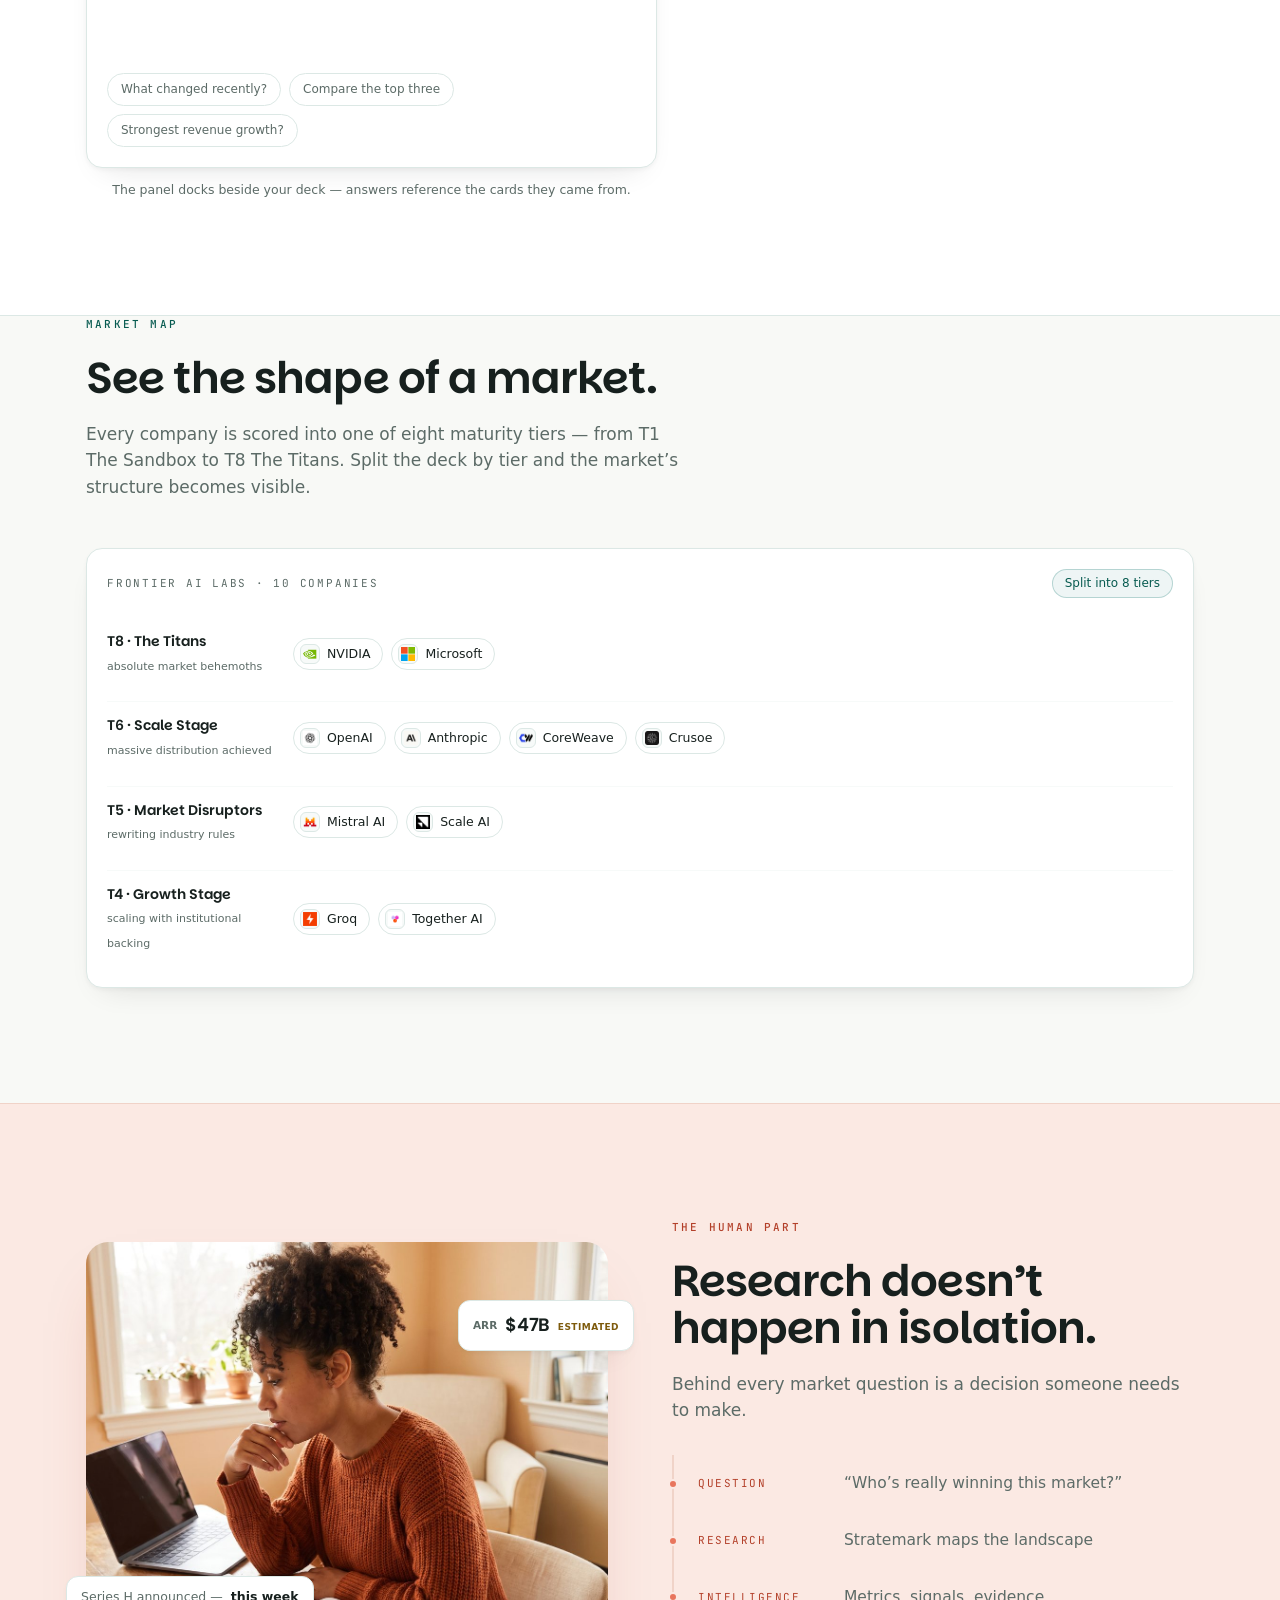
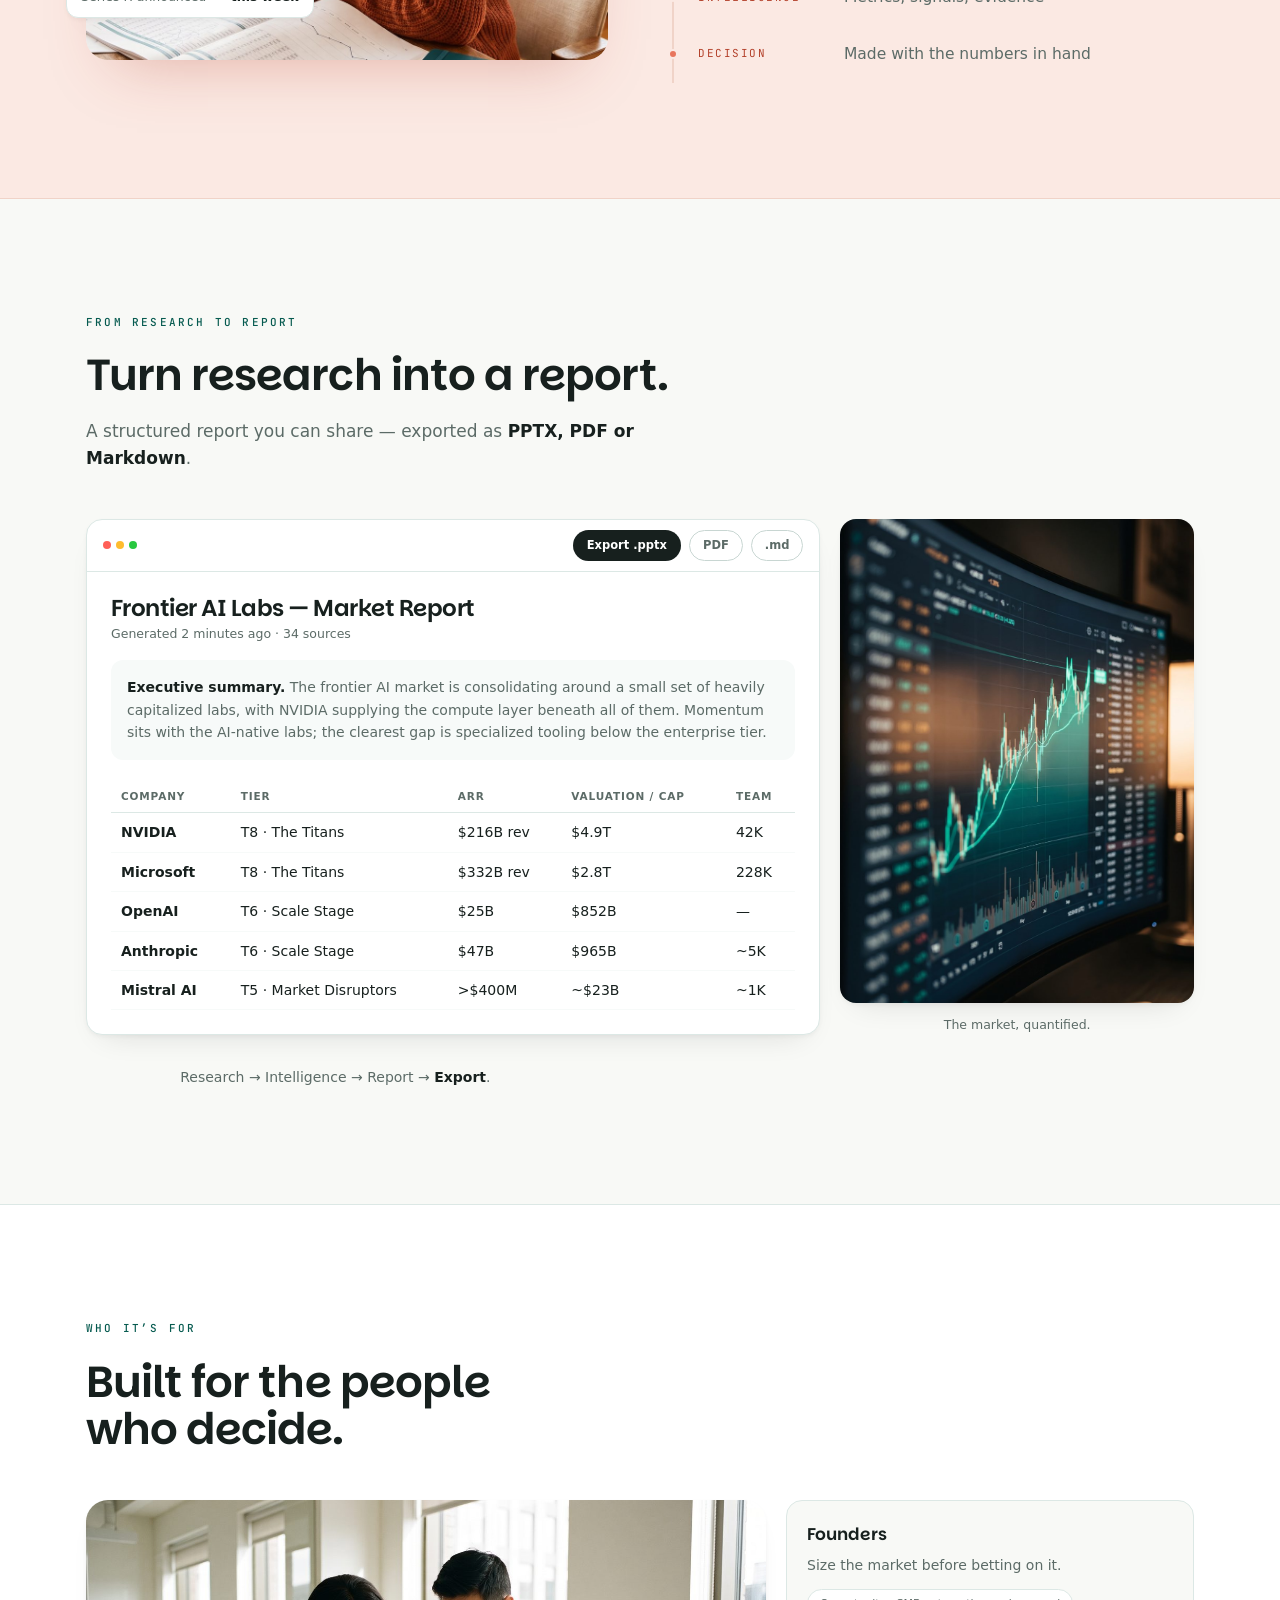
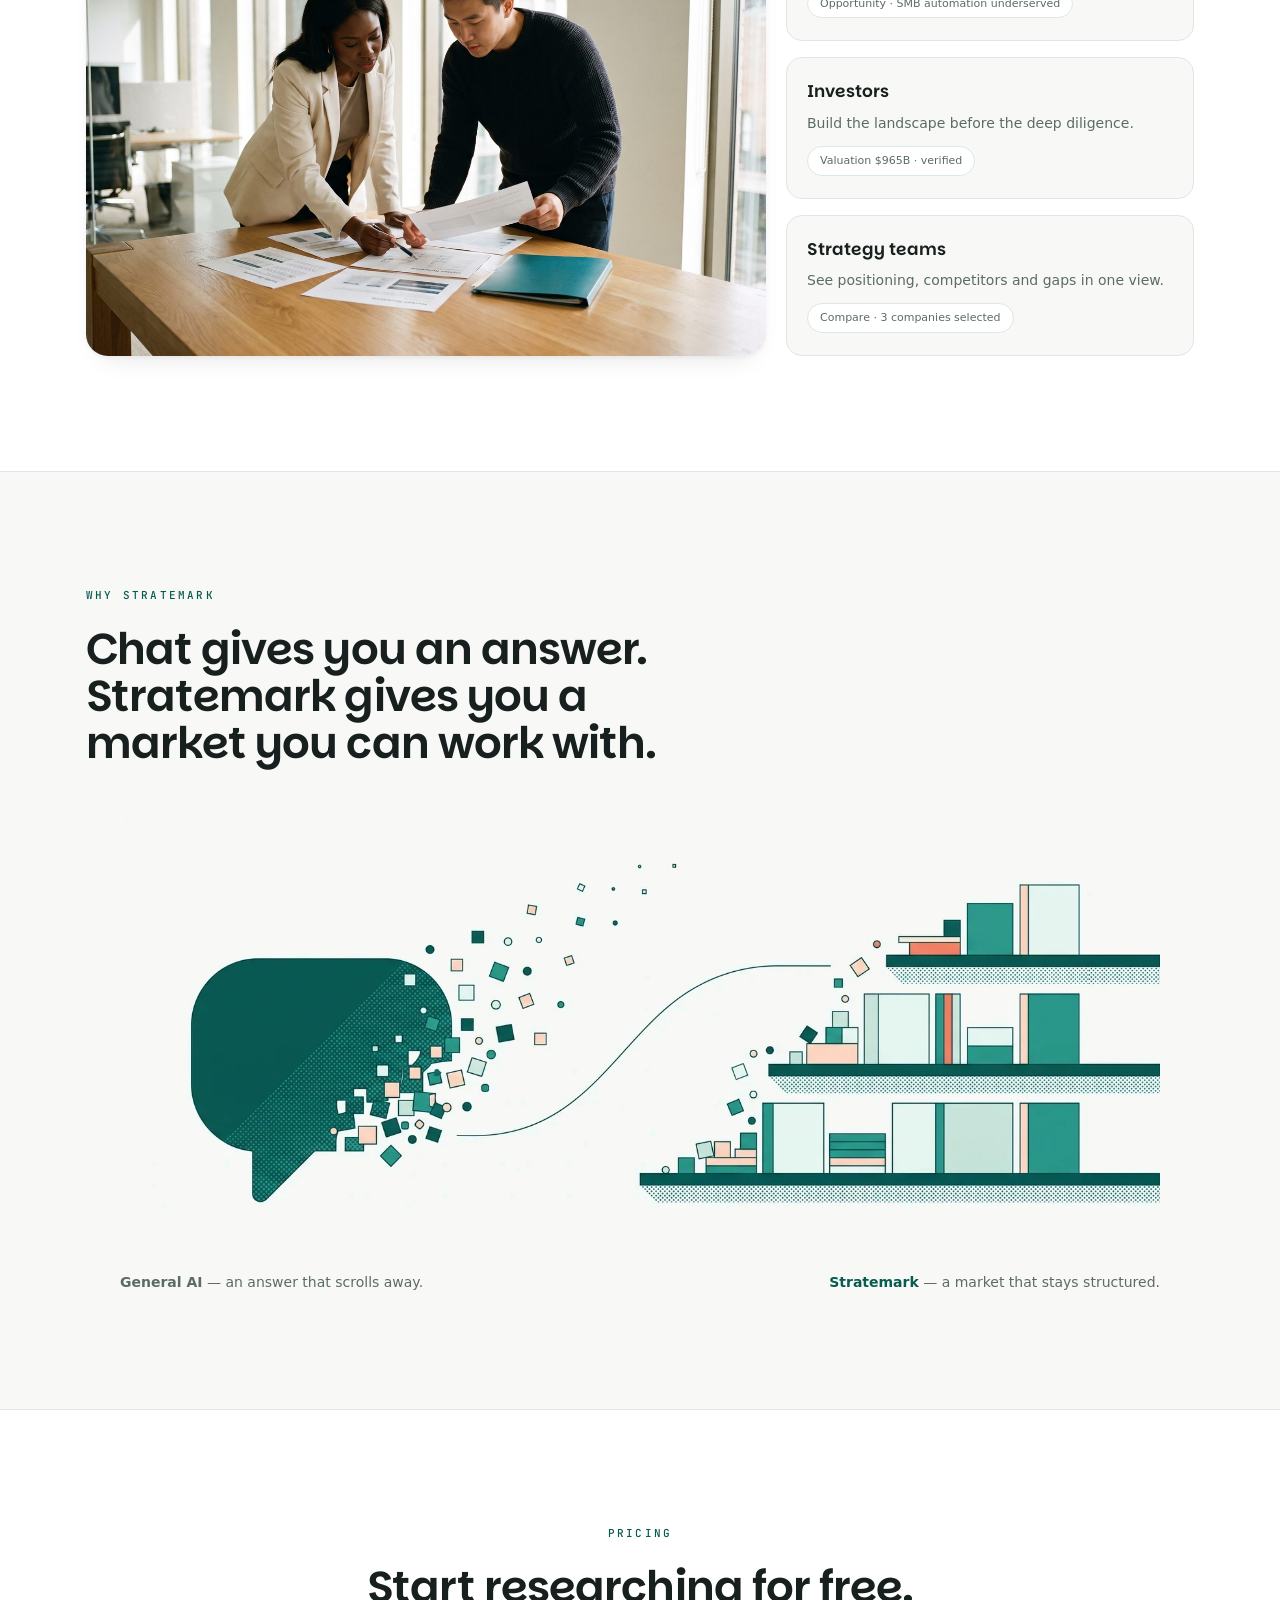
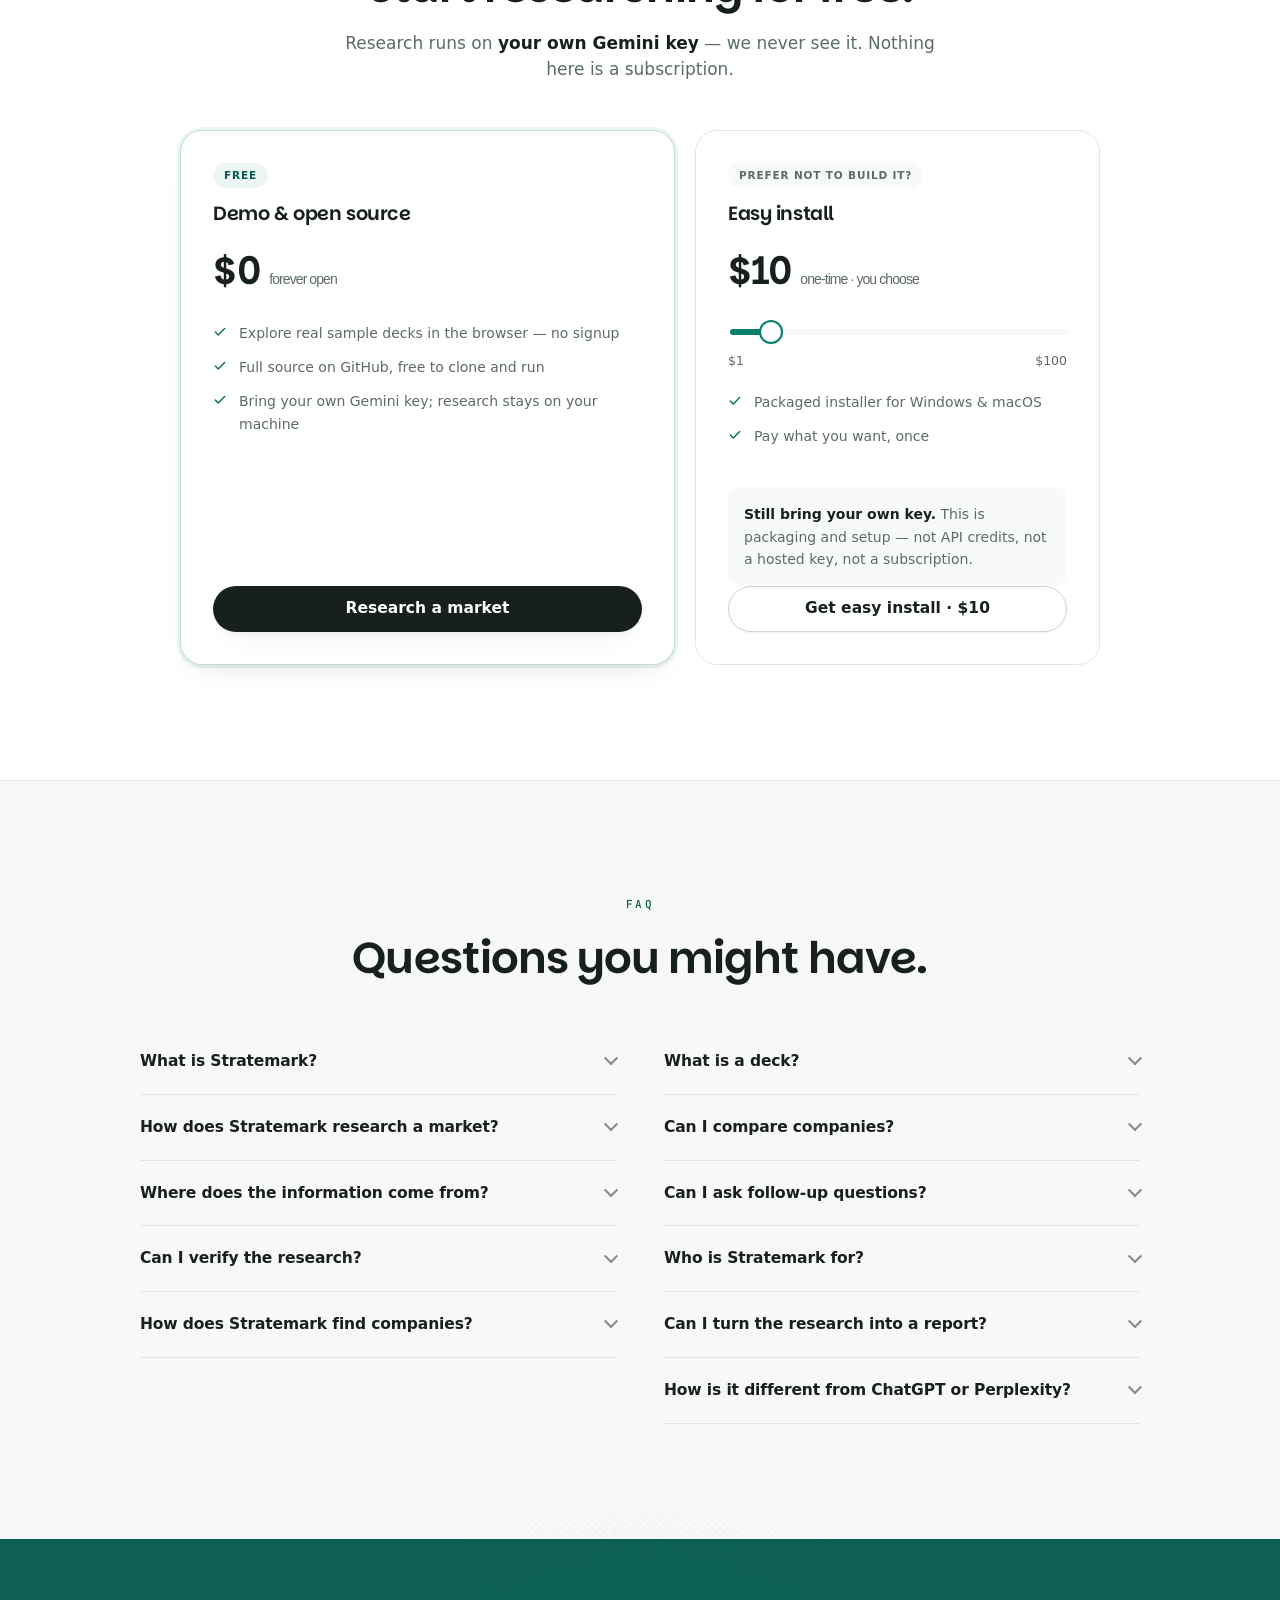
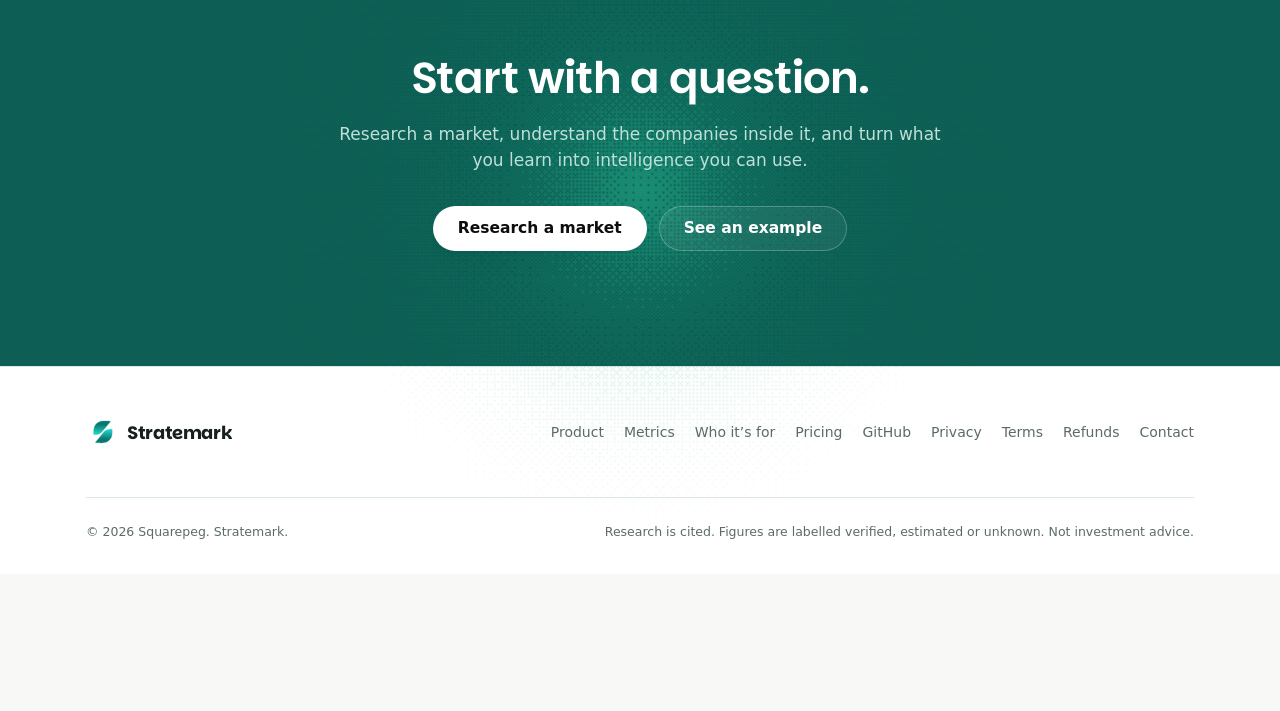
==== commit bde39194: "Landing V10: replace Why-section mock-UI panels with editorial dissolve-to-structure illustration" ====
--- a/landing-page/site/index.html
+++ b/landing-page/site/index.html
@@ -624,21 +624,13 @@
 
 
 /* why vs chat */
-.vs{margin-top:var(--s12);display:grid;grid-template-columns:minmax(0,1fr) minmax(0,1fr);gap:var(--s5);align-items:stretch}
-.vs-col{border:1px solid var(--border);border-radius:var(--r-lg);background:var(--surface);padding:var(--s5)}
-.vs-col.smk{border-color:var(--wash-line);box-shadow:0 0 0 3px var(--wash)}
-.vs-col h3{font-size:var(--t-md);font-family:inherit;font-weight:600;letter-spacing:0}
-.vs-list{margin-top:var(--s4);display:grid;gap:10px;font-size:var(--t-sm);color:var(--muted)}
-.vs-list li{display:flex;gap:10px;align-items:flex-start;padding:7px 0;border-bottom:1px solid var(--surface2)}
-.vs-list li:last-child{border-bottom:0}
-.vs-k{font-size:var(--t-sm)}
-.vs-k.strong{color:var(--content);font-weight:600}
-.vs-list svg{width:14px;height:14px;flex:none;margin-top:3px}
-.vs-col.gen .vs-list svg{color:var(--border2)}
-.vs-col.smk .vs-list svg{color:var(--positive-text)}
-.vs-visual{margin-top:var(--s4);border:1px solid var(--border);border-radius:var(--r-md);background:var(--bg);padding:var(--s3);min-height:120px}
-.ghost-msg{border-radius:10px;background:var(--surface2);height:12px;margin:8px 0}
-.ghost-msg.w1{width:82%}.ghost-msg.w2{width:64%;margin-left:auto}.ghost-msg.w3{width:74%}.ghost-msg.w4{width:56%;margin-left:auto}
+.vs-figure{margin:var(--s12) auto 0;max-width:1040px}
+.vs-figure img{display:block;width:100%}
+.vs-caps{margin:var(--s4) auto 0;max-width:1040px;display:grid;grid-template-columns:minmax(0,1fr) minmax(0,1fr);gap:var(--s5);font-size:var(--t-sm);color:var(--muted)}
+.vs-cap b{font-weight:600}
+.vs-cap.smk{text-align:right}
+.vs-cap.smk b{color:var(--primary-deep)}
+@media (max-width:700px){.vs-caps{grid-template-columns:1fr;gap:var(--s2)}.vs-cap.smk{text-align:left}}
 
 /* pricing */
 .plans{margin-top:var(--s12);display:grid;grid-template-columns:minmax(0,1.1fr) minmax(0,.9fr);gap:var(--s5);max-width:920px;margin-inline:auto}
@@ -700,7 +692,7 @@
   .how-grid{grid-template-columns:1fr;max-width:480px;margin-inline:auto}
   .anatomy{grid-template-columns:1fr}
   .dash-body{grid-template-columns:1fr}
-  .evidence,.compare-grid,.ask-grid,.vs{grid-template-columns:1fr}
+  .evidence,.compare-grid,.ask-grid{grid-template-columns:1fr}
   .metrics-grid{grid-template-columns:repeat(2,minmax(0,1fr))}
   .mcell.wide{grid-column:span 2}
   .lenses{grid-template-columns:repeat(2,minmax(0,1fr))}
@@ -1365,35 +1357,13 @@
   <div class="wrap">
     <p class="kicker" data-r>Why Stratemark</p>
     <h2 class="h2" data-r>Chat gives you an answer. Stratemark gives you a market you can work with.</h2>
-    <div class="vs">
-      <div class="vs-col gen" data-r>
-        <h3>General AI</h3>
-        <ul class="vs-list">
-          <li><span class="vs-k">Answer</span></li>
-          <li><span class="vs-k">Conversation</span></li>
-          <li><span class="vs-k">Information</span></li>
-          <li><span class="vs-k">Research</span></li>
-        </ul>
-        <div class="vs-visual" aria-hidden="true">
-          <div class="ghost-msg w1"></div><div class="ghost-msg w2"></div>
-          <div class="ghost-msg w3"></div><div class="ghost-msg w4"></div>
-        </div>
-      </div>
-      <div class="vs-col smk" data-r>
-        <h3>Stratemark</h3>
-        <ul class="vs-list">
-          <li><span class="vs-k strong">Intelligence workspace</span></li>
-          <li><span class="vs-k strong">Structured market</span></li>
-          <li><span class="vs-k strong">Company intelligence</span></li>
-          <li><span class="vs-k strong">Research + metrics + signals + comparison + reporting</span></li>
-        </ul>
-        <div class="vs-visual">
-          <div class="mini-rows">
-            <div class="mini-row"><span class="lg"><img src="[data-uri]" width="20" height="20" loading="lazy" alt="" /></span><b>NVIDIA</b><span class="sc">T8</span></div>
-            <div class="mini-row"><span class="lg"><img src="[data-uri]" width="20" height="20" loading="lazy" alt="" /></span><b>Mistral AI</b><span class="sc">T5</span></div>
-          </div>
-        </div>
-      </div>
+    <figure class="vs-figure" data-r>
+      <img src="[data-uri]